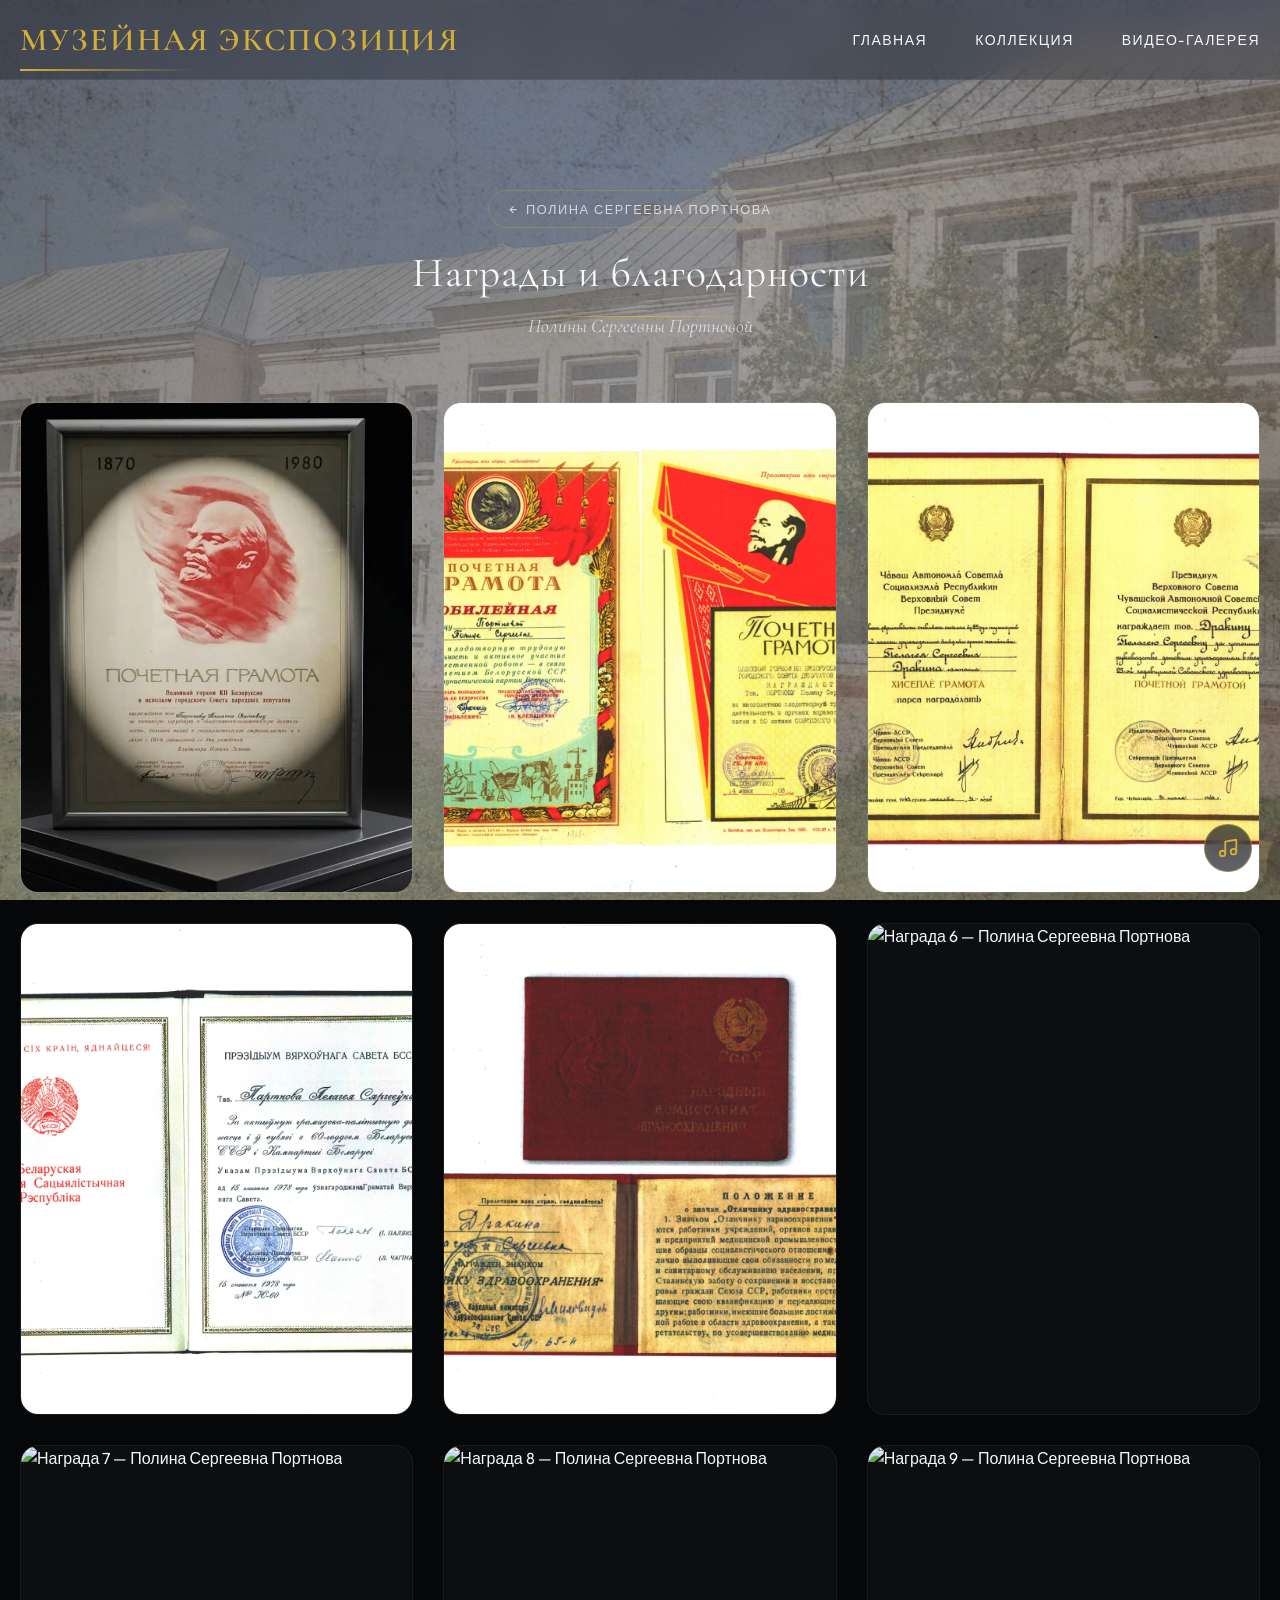
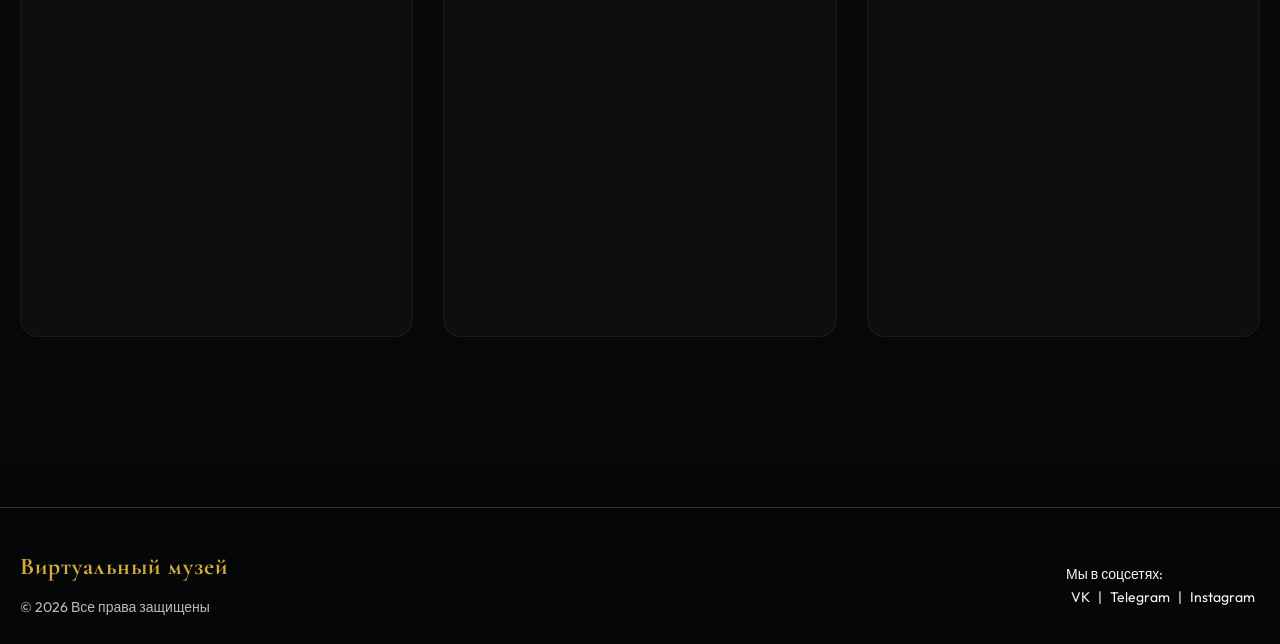
==== awards.html @ 123d1235 "Update awards.html" ====
<!doctype html>
<html lang="ru">
  <head>
    <meta charset="UTF-8" />
    <meta name="viewport" content="width=device-width, initial-scale=1.0" />
    <title>Награды и благодарности — Полина Сергеевна Портнова</title>

    <!-- SEO -->
    <meta
      name="description"
      content="Награды и благодарности Полины Сергеевны Портновой — документы и свидетельства признания подвига основательницы детского сада №24 г. Полоцка."
    />
    <meta
      name="keywords"
      content="Полина Портнова, награды, благодарности, детский сад Полоцк, Великая Отечественная война"
    />
    <meta name="robots" content="index, follow" />

    <!-- Open Graph -->
    <meta
      property="og:title"
      content="Награды и благодарности — Полина Сергеевна Портнова"
    />
    <meta
      property="og:description"
      content="Награды и благодарности Полины Сергеевны Портновой из фондов виртуального музея детского сада №24 г. Полоцка."
    />
    <meta property="og:image" content="assets/portnova.webp" />
    <meta property="og:type" content="website" />

    <!-- Performance: preconnect -->
    <link rel="preconnect" href="https://fonts.googleapis.com" />
    <link rel="preconnect" href="https://fonts.gstatic.com" crossorigin />

    <link rel="stylesheet" href="style.css" />
    <link
      href="https://fonts.googleapis.com/css2?family=Cormorant+Garamond:ital,wght@0,400;0,600;1,400&family=Outfit:wght@300;400;500&display=swap"
      rel="stylesheet"
    />
  </head>
  <body class="gallery-page">
    <a class="skip-link" href="#main-content"
      >Перейти к основному содержимому</a
    >

    <header class="header" role="banner">
      <div class="container nav">
        <div class="logo">Музейная экспозиция</div>
        <nav aria-label="Основная навигация">
          <ul class="nav-menu" id="menu" role="list">
            <li><a href="index.html">Главная</a></li>
            <li><a href="gallery.html">Коллекция</a></li>
            <li><a href="video-gallery.html">Видео-галерея</a></li>
          </ul>
        </nav>
        <button
          class="burger"
          id="burger"
          aria-label="Открыть меню навигации"
          aria-expanded="false"
          aria-controls="menu"
        >
          <span aria-hidden="true"></span>
          <span aria-hidden="true"></span>
          <span aria-hidden="true"></span>
        </button>
      </div>
    </header>

    <main id="main-content">
      <section
        class="bio-hero"
        aria-label="Награды и благодарности Полины Сергеевны Портновой"
      >
        <div class="container">
          <!-- Заголовок с кнопкой назад -->
          <div class="archive-header animate-up">
            <a
              href="portnova.html"
              class="archive-back-btn"
              aria-label="Вернуться к странице Портновой"
            >
              <span aria-hidden="true">←</span> Полина Сергеевна Портнова
            </a>
            <h1 class="bio-gallery-title" style="margin-bottom: 0">
              Награды и благодарности
            </h1>
            <p class="bio-gallery-sub">Полины Сергеевны Портновой</p>
          </div>

          <!--
            Чтобы добавить/изменить фото — отредактируйте массив ниже.
            Поля: src, alt (обязательные), caption (необязательное — подпись под фото)
          -->
          <!--
            Поля: src, alt (обязательные)
                  name — название награды
                  date — дата (необязательно)
                  note — вторая строка (необязательно)
          -->
          <script id="awards-data" type="application/json">
            [
              {
                "src": "assets/awards/award-01.webp",
                "alt": "Награда 1 — Полина Сергеевна Портнова",
                "name": "",
                "date": ""
              },
              {
                "src": "assets/awards/award-02.webp",
                "alt": "Награда 2 — Полина Сергеевна Портнова",
                "name": "",
                "date": ""
              },
              {
                "src": "assets/awards/award-03.webp",
                "alt": "Награда 3 — Полина Сергеевна Портнова",
                "name": "",
                "date": ""
              },
              {
                "src": "assets/awards/award-04.webp",
                "alt": "Награда 4 — Полина Сергеевна Портнова",
                "name": "",
                "date": ""
              },
              {
                "src": "assets/awards/award-05.webp",
                "alt": "Награда 5 — Полина Сергеевна Портнова",
                "name": "",
                "date": ""
              },
              {
                "src": "assets/awards/award-06.jpg",
                "alt": "Награда 6 — Полина Сергеевна Портнова",
                "name": "",
                "date": ""
              },
              {
                "src": "assets/awards/award-07.jpg",
                "alt": "Награда 7 — Полина Сергеевна Портнова",
                "name": "",
                "date": ""
              },
              {
                "src": "assets/awards/award-08.jpg",
                "alt": "Награда 8 — Полина Сергеевна Портнова",
                "name": "",
                "date": ""
              },
              {
                "src": "assets/awards/award-09.jpg",
                "alt": "Награда 9 — Полина Сергеевна Портнова",
                "name": "",
                "date": ""
              }
            ]
          </script>

          <div
            class="gallery-grid"
            id="awards-grid"
            role="list"
            aria-label="Награды и благодарности"
          ></div>
        </div>
      </section>
    </main>

    <footer class="footer" role="contentinfo">
      <div class="container">
        <div class="footer-content">
          <div class="footer-info">
            <h3>Виртуальный музей</h3>
            <p>© 2026 Все права защищены</p>   
          </div>
          <div class="footer-social">
            <p>Мы в соцсетях:</p>
            <a href="https://vk.ru/club183409209" aria-label="VK">VK</a> |
            <a href="https://t.me/Detskiisad24" aria-label="Telegram">Telegram</a> |
            <a href="https://www.instagram.com/sad_24_polotsk?igsh=MTd6ZWc3cmJobXB2Nw%3D%3D&utm_source=qr" aria-label="Instagram">Instagram</a>
          </div>
        </div>
      </div>
    </footer>

    <audio id="bg-music" loop>
      <source src="assets/audio/music-main.mp3" type="audio/mpeg" />
      Ваш браузер не поддерживает аудио.
    </audio>

    <button
      id="music-toggle"
      class="music-toggle"
      aria-label="Включить музыку"
      aria-pressed="false"
    >
      <svg
        xmlns="http://www.w3.org/2000/svg"
        viewBox="0 0 24 24"
        aria-hidden="true"
        focusable="false"
      >
        <path class="note-icon" d="M9 18V5l12-2v13" />
        <circle class="note-icon" cx="6" cy="18" r="3" />
        <circle class="note-icon" cx="18" cy="16" r="3" />
      </svg>
      <svg
        class="pause-icon"
        xmlns="http://www.w3.org/2000/svg"
        viewBox="0 0 24 24"
        aria-hidden="true"
        focusable="false"
      >
        <rect x="6" y="4" width="4" height="16" rx="1" />
        <rect x="14" y="4" width="4" height="16" rx="1" />
      </svg>
    </button>
    <script src="script.js"></script>
  </body>
</html>
---- style.css ----
:root {
  --bg: #060709;
  --surface-light: rgba(255, 255, 255, 0.03);
  --light: #f8f5f2;
  --text: #f5f7fa;
  --text-muted: rgba(245, 247, 250, 0.75);
  --accent: #d4af37;
  --accent-soft: rgba(212, 175, 55, 0.15);
  --accent-glow: rgba(212, 175, 55, 0.3);

  --font-serif: "Cormorant Garamond", serif;
  --font-sans: "Outfit", sans-serif;

  --radius: 24px;
  --radius-sm: 18px;
  --transition: 0.4s cubic-bezier(0.2, 0.9, 0.3, 1);
  --shadow: 0 25px 50px -12px rgba(0, 0, 0, 0.6);

  --header-height: 80px;
}

* {
  box-sizing: border-box;
  margin: 0;
  padding: 0;
}

img,
video,
iframe,
embed,
object,
svg {
  max-width: 100%; /* не даём медиа выйти за ширину контейнера */
}

html {
  height: 100%;
  overflow-x: hidden; /* блокируем горизонтальный скролл на уровне корня */
  background-color: var(--bg);
  scroll-padding-top: var(--header-height);
  scroll-behavior: smooth;
}

body {
  font-family: var(--font-sans);
  color: var(--text);
  line-height: 1.6;
  overflow-x: hidden;
  max-width: 100%; /* не даём body выйти за viewport */
  min-height: 100vh;
  position: relative;
  background:
    linear-gradient(
      135deg,
      rgba(6, 7, 9, 0.5) 0%,
      rgba(20, 25, 35, 0.4) 50%,
      rgba(6, 7, 9, 0.5) 100%
    ),
    url("assets/background.webp");
  background-size: cover;
  background-position: center;
  background-repeat: no-repeat;
  background-attachment: fixed;
}

/* iOS Safari fix: background-attachment: fixed causes white flicker / broken scroll */
@supports (-webkit-touch-callout: none) {
  body {
    background-attachment: scroll;
  }
}

.container {
  max-width: 1280px;
  margin: 0 auto;
  padding: 50px 20px;
  width: 100%;
  overflow-x: hidden;
}

/* Шапка */
.header {
  position: fixed;
  top: 0;
  width: 100%;
  z-index: 1000;
  background: rgba(10, 15, 24, 0.3);
  backdrop-filter: blur(16px);
  -webkit-backdrop-filter: blur(16px);
  border-bottom: 1px solid rgba(255, 255, 255, 0.05);
  height: var(--header-height);
  display: flex;
  align-items: center;
  overflow: visible;
}

.nav {
  display: flex;
  justify-content: space-between;
  align-items: center;
  padding: 15px 20px;
  width: 100%;
  /* .container sets overflow-x:hidden which clips the
     mobile dropdown — override it for the nav bar */
  overflow: visible !important;
  position: relative;
}

.logo {
  font-family: var(--font-serif);
  font-size: clamp(20px, 4vw, 32px);
  font-weight: 600;
  letter-spacing: 2px;
  color: var(--accent);
  text-transform: uppercase;
  position: relative;
  z-index: 1002;
}

.logo::after {
  content: "";
  position: absolute;
  bottom: -6px;
  left: 0;
  width: 40%;
  height: 2px;
  background: linear-gradient(90deg, var(--accent), transparent);
}

.nav-menu {
  display: flex;
  gap: 48px;
  list-style: none;
  z-index: 999;
}

.nav-menu a {
  text-decoration: none;
  color: var(--text);
  font-size: 14px;
  text-transform: uppercase;
  letter-spacing: 1.5px;
  transition: var(--transition);
  position: relative;
  padding-bottom: 4px;
}

.nav-menu a::before {
  content: "";
  position: absolute;
  bottom: 0;
  left: 0;
  width: 0;
  height: 1px;
  background: var(--accent);
  transition: width 0.3s ease;
}

.nav-menu a:hover {
  color: var(--accent);
}

.nav-menu a:hover::before {
  width: 100%;
}

/* Бургер-меню */
.burger {
  display: none;
  flex-direction: column;
  justify-content: center;
  align-items: center;
  gap: 5px;
  width: 40px;
  height: 40px;
  cursor: pointer;
  z-index: 1001;
  padding: 0;
  background: rgba(10, 15, 24, 0.4);
  border: 1px solid rgba(212, 175, 55, 0.3);
  border-radius: 10px;
  backdrop-filter: blur(10px);
  -webkit-backdrop-filter: blur(10px);
  transition: border-color 0.35s ease, background 0.35s ease, box-shadow 0.35s ease;
}

.burger:hover {
  border-color: rgba(212, 175, 55, 0.75);
  background: rgba(10, 15, 24, 0.7);
  box-shadow: 0 0 16px rgba(212, 175, 55, 0.1);
}

.burger span {
  display: block;
  height: 1.5px;
  background-color: rgba(245, 247, 250, 0.75);
  border-radius: 2px;
  transition: var(--transition);
}

/* Три черты разной длины — элегантный асимметричный штрих */
.burger span:nth-child(1) { width: 18px; }
.burger span:nth-child(2) { width: 12px; align-self: flex-start; margin-left: 11px; }
.burger span:nth-child(3) { width: 18px; }

.burger:hover span {
  background-color: var(--accent);
}

.burger.active {
  border-color: rgba(212, 175, 55, 0.6);
  background: rgba(10, 15, 24, 0.75);
}

.burger.active span:nth-child(1) {
  width: 18px;
  transform: translateY(6.5px) rotate(45deg);
  background-color: var(--accent);
}

.burger.active span:nth-child(2) {
  opacity: 0;
  transform: scaleX(0);
}

.burger.active span:nth-child(3) {
  width: 18px;
  transform: translateY(-6.5px) rotate(-45deg);
  background-color: var(--accent);
}

body.menu-open {
  overflow: hidden;
}

/* Hero секция (index.html) */
.hero {
  padding-top: calc(var(--header-height) + 20px);
}

.hero-text-container {
  position: relative;
  max-width: 1000px;
  margin: 0 auto 60px;
  padding: 40px 20px;
  display: flex;
  justify-content: center;
  align-items: center;
  background: rgba(6, 7, 9, 0.65);
  backdrop-filter: blur(3px);
  -webkit-backdrop-filter: blur(3px);
  border-radius: 15px;
}

.hero-text {
  position: relative;
  z-index: 2;
  text-align: center;
  max-width: 820px;
}

.hero-title {
  font-family: var(--font-serif);
  color: var(--accent);
  font-size: clamp(2.2rem, 6vw, 4rem);
  line-height: 1.1;
  margin-bottom: 24px;
  text-shadow: 0 15px 40px rgba(0, 0, 0, 0.6);
  font-weight: 500;
  letter-spacing: -0.5px;
}

.hero-subtitle {
  font-family: var(--font-serif);
  font-size: clamp(1.8rem, 3.6vw, 2.1rem);
  color: var(--text-muted);
  line-height: 1.5;
  max-width: 750px;
  margin: 0 auto;
  font-style: italic;
  border-left: 2px solid var(--accent);
  padding-left: 24px;
  text-align: left;
}

/* Секция выставок – слайдер (index.html) */
.exhibitions {
  background: rgba(0, 0, 0, 0.15);
  padding: 60px 0;
  margin: 30px 0;
}

.swipe-gallery {
  position: relative;
  max-width: 1100px;
  margin: 0 auto;
  overflow: hidden;
  border-radius: 36px;
  box-shadow: var(--shadow);
}

.swipe-track {
  display: flex;
  transition: transform 0.7s cubic-bezier(0.25, 0.46, 0.45, 0.94);
}

.swipe-slide {
  flex: 0 0 100%;
  max-width: 100%;
  position: relative;
  overflow: hidden;
}

.swipe-slide img {
  width: 100%;
  height: 550px;
  object-fit: cover;
  display: block;
  transition:
    transform 0.8s ease,
    filter 0.5s;
  filter: brightness(0.9);
  cursor: pointer;
}

.swipe-slide:hover img {
  transform: scale(1.05);
  filter: brightness(1);
}

.slide-caption {
  position: absolute;
  left: 40px;
  bottom: 40px;
  background: rgba(10, 15, 24, 0.5);
  backdrop-filter: blur(16px);
  border: 1px solid rgba(212, 175, 55, 0.3);
  border-radius: 60px;
  padding: 16px 36px;
  font-family: var(--font-serif);
  font-size: 1.8rem;
  color: white;
  box-shadow: 0 10px 30px rgba(0, 0, 0, 0.3);
  transform: translateY(0);
  transition:
    transform 0.4s ease,
    background 0.4s;
  pointer-events: none;
}

.swipe-slide:hover .slide-caption {
  background: rgba(212, 175, 55, 0.2);
  transform: translateY(-5px);
}

.swipe-btn {
  position: absolute;
  top: 50%;
  transform: translateY(-50%);
  background: rgba(6, 7, 9, 0.75);
  backdrop-filter: blur(14px);
  -webkit-backdrop-filter: blur(14px);
  color: var(--accent);
  border: 1.5px solid rgba(212, 175, 55, 0.6);
  width: 52px;
  height: 52px;
  border-radius: 50%;
  cursor: pointer;
  z-index: 10;
  transition: background 0.3s ease, border-color 0.3s ease,
              transform 0.3s cubic-bezier(0.2, 0.9, 0.3, 1),
              box-shadow 0.3s ease;
  display: flex;
  align-items: center;
  justify-content: center;
  box-shadow: 0 4px 20px rgba(0, 0, 0, 0.5);
}

.swipe-btn svg {
  width: 22px;
  height: 22px;
  stroke: var(--accent);
  filter: drop-shadow(0 0 4px rgba(212, 175, 55, 0.4));
}

.swipe-btn:hover {
  background: rgba(6, 7, 9, 0.92);
  border-color: rgba(212, 175, 55, 1);
  box-shadow: 0 0 20px rgba(212, 175, 55, 0.25), 0 4px 20px rgba(0, 0, 0, 0.6);
  transform: translateY(-50%) scale(1.08);
}

.swipe-btn:active {
  transform: translateY(-50%) scale(0.95);
}

.swipe-btn.prev {
  left: 15px;
}
.swipe-btn.next {
  right: 15px;
}

.swipe-dots {
  display: flex;
  justify-content: center;
  gap: 16px;
  margin-top: 30px;
}

.dot {
  width: 10px;
  height: 10px;
  border-radius: 50%;
  background: rgba(212, 175, 55, 0.3);
  cursor: pointer;
  transition: var(--transition);
}

.dot.active {
  background: var(--accent);
  transform: scale(1.3);
}

/* Floating 3D Carousel (index.html) */
.carousel-section {
  padding: 100px 0 100px;
  background: rgba(10, 15, 24, 0.3);
  position: relative;
  z-index: 10;
  margin-top: 20px;
}

.carousel-wrapper {
  position: relative;
  width: 100%;
  height: 480px;
  margin: 0 auto;
  pointer-events: none;
}

.carousel-3d,
.carousel-controls {
  pointer-events: auto;
}

.carousel-3d {
  position: relative;
  width: 100%;
  height: 100%;
  transform-style: preserve-3d;
  perspective: 1000px;
}

.carousel-item {
  position: absolute;
  top: 50%;
  left: 50%;
  width: 320px;
  height: 400px;
  margin-left: -160px;
  margin-top: -200px;
  max-width: 90vw;
  transform-style: preserve-3d;
  transition:
    transform 0.5s cubic-bezier(0.2, 0.9, 0.3, 1),
    opacity 0.3s ease;
  will-change: transform, opacity;
}

.carousel-card {
  width: 100%;
  height: 100%;
  border-radius: 24px;
  overflow: hidden;
  display: flex;
  flex-direction: column;
  background: linear-gradient(
    160deg,
    rgba(255, 255, 255, 0.25) 0%,
    rgba(212, 175, 55, 0.15) 40%,
    rgba(180, 140, 40, 0.1) 100%
  );
  backdrop-filter: blur(20px);
  border: 1px solid rgba(212, 175, 55, 0.4);
  box-shadow:
    0 15px 35px rgba(0, 0, 0, 0.25),
    0 0 50px rgba(212, 175, 55, 0.12),
    inset 0 1px 0 rgba(255, 255, 255, 0.3),
    inset 0 -1px 0 rgba(212, 175, 55, 0.1);
  transition: all 0.5s cubic-bezier(0.2, 0.9, 0.3, 1);
}

.carousel-item:hover .carousel-card {
  border-color: var(--accent);
  box-shadow:
    0 25px 50px rgba(0, 0, 0, 0.3),
    0 0 60px rgba(212, 175, 55, 0.25),
    inset 0 1px 0 rgba(255, 255, 255, 0.4),
    inset 0 -1px 0 rgba(212, 175, 55, 0.15);
  transform: translateY(-5px);
}

.card-image {
  width: 100%;
  height: 100%;
  border-radius: var(--radius);
  overflow: hidden;
  box-shadow: var(--shadow);
  border: 1px solid rgba(255, 255, 255, 0.1);
}

.card-image::after {
  content: "";
  position: absolute;
  bottom: 0;
  left: 0;
  right: 0;
  height: 40px;
  background: linear-gradient(to top, rgba(10, 15, 24, 0.8), transparent);
}

.card-image img {
  width: 100%;
  height: 100%;
  object-fit: cover;
  display: block;
}

.carousel-item:hover .card-image img {
  transform: scale(1.08);
}

.carousel-controls {
  position: absolute;
  bottom: -50px;
  left: 50%;
  transform: translateX(-50%);
  display: flex;
  align-items: center;
  gap: 30px;
  z-index: 1000;
}

.carousel-btn {
  width: 56px;
  height: 56px;
  border-radius: 50%;
  background: rgba(212, 175, 55, 0.15);
  border: 2px solid var(--accent);
  color: var(--accent);
  cursor: pointer;
  display: flex;
  align-items: center;
  justify-content: center;
  transition: all 0.4s cubic-bezier(0.2, 0.9, 0.3, 1);
  flex-shrink: 0;
}

.carousel-btn:hover {
  background: rgba(212, 175, 55, 0.3);
  backdrop-filter: blur(8px);
  transform: scale(1.1);
}

.carousel-btn:active {
  transform: scale(0.95);
}

.carousel-dots {
  display: flex;
  gap: 12px;
}

.carousel-dot {
  width: 10px;
  height: 10px;
  border-radius: 50%;
  background: rgba(212, 175, 55, 0.25);
  cursor: pointer;
  transition: all 0.3s ease;
  border: 1px solid transparent;
}

.carousel-dot:hover {
  background: rgba(212, 175, 55, 0.5);
  transform: scale(1.2);
}

.carousel-dot.active {
  background: var(--accent);
  transform: scale(1.3);
  border-color: rgba(255, 255, 255, 0.3);
}

/* Анимация появления */
.animate-up {
  opacity: 0;
  transform: translateY(40px);
  transition: all 0.8s cubic-bezier(0.2, 0.9, 0.3, 1);
}

.animate-up.visible {
  opacity: 1;
  transform: translateY(0);
}

/* Модальное окно для видео (index.html) */
.modal {
  display: none;
  position: fixed;
  z-index: 2000;
  left: 0;
  top: 0;
  width: 100%;
  height: 100%;
  background-color: rgba(0, 0, 0, 0.9);
}

.modal-content {
  position: relative;
  margin: auto;
  padding: 20px;
  width: 90%;
  max-width: 800px;
  top: 50%;
  transform: translateY(-50%);
}

.close {
  position: absolute;
  top: -52px;
  right: 0;
  width: 40px;
  height: 40px;
  cursor: pointer;
  display: flex;
  align-items: center;
  justify-content: center;
  background: rgba(10, 15, 24, 0.6);
  border: 1px solid rgba(212, 175, 55, 0.35);
  border-radius: 10px;
  backdrop-filter: blur(12px);
  -webkit-backdrop-filter: blur(12px);
  color: rgba(245, 247, 250, 0.65);
  font-size: 0;          /* скрываем символ × */
  transition: border-color 0.3s ease, background 0.3s ease, box-shadow 0.3s ease;
}

/* Рисуем крест через псевдоэлементы */
.close::before,
.close::after {
  content: "";
  position: absolute;
  width: 14px;
  height: 1.5px;
  background: rgba(245, 247, 250, 0.65);
  border-radius: 2px;
  transition: background 0.3s ease;
}
.close::before { transform: rotate(45deg); }
.close::after  { transform: rotate(-45deg); }

.close:hover {
  border-color: rgba(212, 175, 55, 0.75);
  background: rgba(10, 15, 24, 0.85);
  box-shadow: 0 0 16px rgba(212, 175, 55, 0.12);
}
.close:hover::before,
.close:hover::after {
  background: var(--accent);
}

#modalVideo {
  width: 100%;
  height: auto;
  border-radius: 12px;
  box-shadow: 0 20px 40px rgba(0, 0, 0, 0.5);
}

/* Указатель мыши для карусели */
.carousel-3d .card-image {
  cursor: pointer;
}

/* Контейнер галереи (gallery.html, video-gallery.html) */
.gallery-hero {
  padding-top: calc(var(--header-height) + 60px);
  padding-bottom: 100px;
}

.gallery-grid {
  display: grid;
  grid-template-columns: repeat(auto-fill, minmax(300px, 1fr));
  gap: 30px;
  margin-top: 60px;
}

/* Карточка в галерее (gallery.html) */
.gallery-item {
  opacity: 0;
  transform: translateY(30px);
  transition: var(--transition);
}

.gallery-item.visible {
  opacity: 1;
  transform: translateY(0);
}

.gallery-card {
  position: relative;
  border-radius: var(--radius-sm);
  overflow: hidden;
  aspect-ratio: 4 / 5;
  background: var(--surface-light);
  border: 1px solid rgba(255, 255, 255, 0.05);
  transition: var(--transition);
}

.gallery-card img {
  width: 100%;
  height: 100%;
  object-fit: cover;
  transition: transform 0.6s cubic-bezier(0.2, 0.9, 0.3, 1);
}

.gallery-info {
  position: absolute;
  bottom: 0;
  left: 0;
  right: 0;
  padding: 30px 20px;
  background: linear-gradient(to top, rgba(0, 0, 0, 0.9) 0%, transparent 100%);
  transform: translateY(20px);
  opacity: 0;
  transition: var(--transition);
}

.gallery-info span {
  font-family: var(--font-sans);
  font-size: 12px;
  color: var(--accent);
  text-transform: uppercase;
  letter-spacing: 2px;
}

.gallery-info h3 {
  font-family: var(--font-serif);
  font-size: 20px;
  color: var(--text);
  margin-top: 5px;
}

.gallery-card:hover {
  transform: translateY(-10px);
  border-color: var(--accent-soft);
  box-shadow: 0 20px 40px rgba(0, 0, 0, 0.4);
}

.gallery-card:hover img {
  transform: scale(1.1);
}

.gallery-card:hover .gallery-info {
  transform: translateY(0);
  opacity: 1;
}

.section-subtitle {
  font-family: var(--font-serif);
  font-size: clamp(1.6rem, 3.2vw, 1.9rem);
  color: var(--text-muted);
  line-height: 1.5;
  font-style: italic;
  padding-left: 24px;
  text-align: left;
  backdrop-filter: blur(20px);
  border-radius: 15px;
}

/* Видео-контейнер для вертикальной галереи (video-gallery.html) */
.video-container {
  position: relative;
  display: inline-block;
  cursor: pointer;
}

.video-poster {
  display: block;
  width: 100%;
  height: auto;
}

.video-player {
  display: none;
  width: 100%;
  height: auto;
}

.video-container.playing .video-poster {
  display: none;
}

.video-container.playing .video-player {
  display: block;
}

/* Вертикальная галерея видео (video-gallery.html) */
.video-gallery-vertical {
  display: flex;
  flex-direction: column;
  gap: 40px;
  margin-top: 50px;
}

.video-vertical-item {
  width: 100%;
}

.video-vertical-item .video-container {
  position: relative;
  width: 100%;
  aspect-ratio: 16 / 9;
  cursor: pointer;
  overflow: hidden;
  border-radius: var(--radius);
  box-shadow: var(--shadow);
  transition: var(--transition);
}

.video-vertical-item .video-container:hover {
  transform: scale(1.01);
  box-shadow: 0 25px 50px rgba(212, 175, 55, 0.2);
}

.video-vertical-item .video-poster,
.video-vertical-item .video-player {
  position: absolute;
  top: 0;
  left: 0;
  width: 100%;
  height: 100%;
  object-fit: cover;
}

.video-vertical-item .video-poster {
  z-index: 2;
}

.video-vertical-item .video-player {
  z-index: 1;
  display: none;
}

.video-caption {
  margin-top: 15px;
  font-family: var(--font-serif);
  font-size: 1.4rem;
  color: white;
  text-align: center;
  letter-spacing: 1px;
  border-bottom: 1px solid rgba(212, 175, 55, 0.3);
  padding-bottom: 10px;
  backdrop-filter: blur(22px);
  -webkit-backdrop-filter: blur(22px);
  border-radius: 15px;
}

/* Footer (все страницы) */
.footer {
  background: rgba(6, 7, 9, 0.6);
  backdrop-filter: blur(20px);
  -webkit-backdrop-filter: blur(20px);
  border-top: 1px solid rgba(212, 175, 55, 0.25);
  padding: 40px 0 20px;
  margin-top: 60px;
  box-shadow: 0 -10px 30px rgba(0, 0, 0, 0.2);
}

.footer .container {
  padding-top: 0;
  padding-bottom: 0;
}

.footer-content {
  display: flex;
  flex-wrap: wrap;
  justify-content: space-between;
  align-items: center;
  gap: 30px;
}

.footer-info h3 {
  font-family: var(--font-serif);
  font-size: 24px;
  color: var(--accent);
  margin-bottom: 10px;
  letter-spacing: 1px;
}

.footer-info p {
  font-family: var(--font-sans);
  font-size: 14px;
  color: var(--text-muted);
  margin-bottom: 5px;
}

.footer-social {
  font-family: var(--font-sans);
  font-size: 14px;
  color: var(--text);
}

.footer-social a {
  color: var(--text);
  text-decoration: none;
  transition: color 0.3s ease;
  margin: 0 5px;
}

.footer-social a:hover {
  color: var(--accent);
}

/* ── Кнопка воспроизведения поверх постера ────────────────────── */
.video-container::after {
  content: "▶";
  position: absolute;
  top: 50%;
  left: 50%;
  transform: translate(-50%, -50%);
  font-size: 3rem;
  color: rgba(255, 255, 255, 0.85);
  text-shadow: 0 2px 12px rgba(0, 0, 0, 0.6);
  z-index: 3;
  pointer-events: none;
  transition: opacity 0.3s ease;
}

.video-container.playing::after {
  opacity: 0;
}

/* ── Safe-area для устройств с вырезами (notch) ───────────────── */
@supports (padding: max(0px)) {
  .header {
    padding-left: max(0px, env(safe-area-inset-left));
    padding-right: max(0px, env(safe-area-inset-right));
  }
  .footer {
    padding-bottom: max(20px, env(safe-area-inset-bottom));
  }
}

/* ── Секция «Играй и познавай» (index.html) ───────────────────── */
.visitors {
  padding: 40px;
}

.section-title {
  font-family: var(--font-serif);
  font-size: clamp(2.4rem, 5vw, 3.6rem);
  font-weight: 400;
  margin-bottom: 60px;
  text-align: center;
  letter-spacing: 1px;
  color: var(--text);
  position: relative;
  display: block;
  width: 100%;
}
.section-title::after {
  content: "";
  position: absolute;
  bottom: -10px;
  left: 25%;
  width: 50%;
  height: 1px;
  background: linear-gradient(90deg, transparent, var(--accent), transparent);
}

.visitors-grid {
  display: grid;
  grid-template-columns: repeat(3, 1fr);
  gap: 32px;
  max-width: 1060px;
  margin: 0 auto;
}

.visitor-card {
  position: relative;
  cursor: default;
  transition: transform 0.5s cubic-bezier(0.2, 0.9, 0.3, 1);
}
.visitor-card:hover {
  transform: scale(1.05);
}

/* Арка — скрыта */
.window-arch {
  display: none;
}

/* Стеклянное тело */
.window-glass {
  position: relative;
  z-index: 1;
  background: linear-gradient(
    175deg,
    rgba(255, 255, 255, 0.11) 0%,
    rgba(212, 175, 55, 0.08) 40%,
    rgba(10, 15, 24, 0.28) 100%
  );
  backdrop-filter: blur(22px);
  -webkit-backdrop-filter: blur(22px);
  border: 1px solid rgba(212, 175, 55, 0.38);
  border-radius: 16px;
  overflow: hidden;
  box-shadow: 0 20px 50px rgba(0, 0, 0, 0.45);
  transition: border-color 0.3s ease, box-shadow 0.5s ease;
}
.visitor-card:hover .window-glass {
  border-color: rgba(212, 175, 55, 0.7);
  box-shadow: 0 28px 60px rgba(0, 0, 0, 0.55), 0 0 30px rgba(212, 175, 55, 0.1);
}

/* Декоративные уголки рамки */
.window-frame-corner {
  position: absolute;
  width: 16px;
  height: 16px;
  border-color: rgba(212, 175, 55, 0.5);
  border-style: solid;
  z-index: 3;
}
.window-frame-corner.tl {
  top: 0;
  left: 0;
  border-width: 2px 0 0 2px;
}
.window-frame-corner.tr {
  top: 0;
  right: 0;
  border-width: 2px 2px 0 0;
}

/* Блеск — скрыт */
.window-shine {
  display: none;
}

/* Подоконник */
.window-sill {
  height: 10px;
  margin: 0 20px;
  background: linear-gradient(
    90deg,
    transparent,
    rgba(212, 175, 55, 0.35) 30%,
    rgba(212, 175, 55, 0.52) 50%,
    rgba(212, 175, 55, 0.35) 70%,
    transparent
  );
  border-radius: 0 0 6px 6px;
  position: relative;
  z-index: 2;
}

/* ── Цветная картинка поверх ч/б (video-gallery.html) ─────────── */
.video-vertical-item .color-reveal {
  position: absolute;
  top: 0;
  left: 0;
  width: 100%;
  height: 100%;
  object-fit: cover;
  z-index: 3;
  opacity: 0;
  transition: opacity 0.8s ease;
}

/* Видео-режим: постер скрывается */
.video-vertical-item .video-container.playing .video-poster {
  display: none;
}

/* Режим color-reveal: постер остаётся как ч/б фон */
.video-vertical-item .video-container.has-color-reveal.playing .video-poster {
  display: block;
}

.video-vertical-item .video-container.playing .color-reveal {
  opacity: 1;
}

/* ── Кнопка «О музее» ─────────────────────────────────────────── */
.hero-btn-wrap {
  margin-top: 36px;
  display: flex;
  justify-content: center;
}

.btn-museum {
  font-family: var(--font-serif);
  font-size: 1.1rem;
  letter-spacing: 2px;
  text-transform: uppercase;
  color: var(--accent);
  background: rgba(212, 175, 55, 0.1);
  border: 2px solid var(--accent);
  border-radius: 4px;
  padding: 14px 48px;
  cursor: pointer;
  transition: all 0.4s cubic-bezier(0.2, 0.9, 0.3, 1);
}

.btn-museum:hover {
  background: rgba(212, 175, 55, 0.3);
  backdrop-filter: blur(10px);
  -webkit-backdrop-filter: blur(10px);
  transform: scale(1.05);
}

.btn-museum:active {
  transform: scale(0.97);
}

/* ── Модальное окно «О музее» ─────────────────────────────────── */
.about-modal {
  display: flex;
  align-items: center;
  justify-content: center;
  position: fixed;
  inset: 0;
  z-index: 2000;
  background: rgba(0, 0, 0, 0.75);
  backdrop-filter: blur(14px);
  -webkit-backdrop-filter: blur(14px);
  opacity: 0;
  pointer-events: none;
  transition: opacity 0.35s ease;
}

.about-modal.active {
  opacity: 1;
  pointer-events: all;
}

.about-modal-content {
  position: relative;
  width: 90%;
  max-width: 680px;
  max-height: 85vh;
  overflow-y: auto;
  background:
    linear-gradient(
      135deg,
      rgba(6, 7, 9, 0.72) 0%,
      rgba(20, 25, 35, 0.65) 50%,
      rgba(6, 7, 9, 0.72) 100%
    ),
    url("assets/background.webp");
  background-size: cover;
  background-position: center;
  backdrop-filter: blur(18px);
  -webkit-backdrop-filter: blur(18px);
  border: 1px solid rgba(212, 175, 55, 0.35);
  border-radius: var(--radius);
  padding: 52px 48px 44px;
  box-shadow: 0 30px 60px rgba(0, 0, 0, 0.6);
  transform: translateY(24px);
  transition: transform 0.35s cubic-bezier(0.2, 0.9, 0.3, 1);
}

.about-modal.active .about-modal-content {
  transform: translateY(0);
}

.about-modal-content::before,
.about-modal-content::after {
  content: "";
  position: absolute;
  width: 22px;
  height: 22px;
  border-color: var(--accent);
  border-style: solid;
  pointer-events: none;
}
.about-modal-content::before {
  top: 16px;
  left: 16px;
  border-width: 2px 0 0 2px;
}
.about-modal-content::after {
  bottom: 16px;
  right: 16px;
  border-width: 0 2px 2px 0;
}

.about-modal-close {
  position: absolute;
  top: 16px;
  right: 20px;
  width: 36px;
  height: 36px;
  cursor: pointer;
  display: flex;
  align-items: center;
  justify-content: center;
  background: rgba(10, 15, 24, 0.5);
  border: 1px solid rgba(212, 175, 55, 0.25);
  border-radius: 8px;
  backdrop-filter: blur(8px);
  -webkit-backdrop-filter: blur(8px);
  font-size: 0;
  transition: border-color 0.3s ease, background 0.3s ease, box-shadow 0.3s ease;
}

.about-modal-close::before,
.about-modal-close::after {
  content: "";
  position: absolute;
  width: 13px;
  height: 1.5px;
  background: rgba(245, 247, 250, 0.55);
  border-radius: 2px;
  transition: background 0.3s ease;
}
.about-modal-close::before { transform: rotate(45deg); }
.about-modal-close::after  { transform: rotate(-45deg); }

.about-modal-close:hover {
  border-color: rgba(212, 175, 55, 0.7);
  background: rgba(10, 15, 24, 0.8);
  box-shadow: 0 0 14px rgba(212, 175, 55, 0.1);
}
.about-modal-close:hover::before,
.about-modal-close:hover::after {
  background: var(--accent);
}

.about-modal-title {
  font-family: var(--font-serif);
  font-size: clamp(1.8rem, 3.5vw, 2.6rem);
  font-weight: 400;
  color: var(--accent);
  letter-spacing: 1.5px;
  margin-bottom: 28px;
  padding-bottom: 16px;
  border-bottom: 1px solid rgba(212, 175, 55, 0.2);
}

.about-modal-body p {
  font-family: var(--font-sans);
  font-size: 1rem;
  color: var(--text-muted);
  line-height: 1.85;
  font-weight: 300;
  margin-bottom: 18px;
}

.about-modal-body p:last-child {
  margin-bottom: 0;
}

.about-modal-quote {
  font-family: var(--font-serif) !important;
  font-style: italic;
  font-size: 1.15rem !important;
  color: var(--text) !important;
  border-left: 2px solid var(--accent);
  padding-left: 20px;
  margin-top: 24px !important;
}


/* ── Три зала в модальном окне ─────────────────────── */
.modal-halls {
  display: flex;
  gap: 14px;
  margin-top: 28px;
  flex-wrap: wrap;
}

.modal-hall-card {
  position: relative;
  flex: 1;
  min-width: 140px;
  display: flex;
  flex-direction: column;
  align-items: center;
  gap: 8px;
  text-decoration: none;
  padding: 24px 16px 20px;
  background: linear-gradient(
    175deg,
    rgba(255, 255, 255, 0.07) 0%,
    rgba(212, 175, 55, 0.05) 40%,
    rgba(10, 15, 24, 0.22) 100%
  );
  border: 1px solid rgba(212, 175, 55, 0.3);
  border-radius: 16px;
  backdrop-filter: blur(12px);
  -webkit-backdrop-filter: blur(12px);
  overflow: hidden;
  transition:
    border-color 0.35s ease,
    background 0.35s ease,
    transform 0.35s ease,
    box-shadow 0.35s ease;
}

.modal-hall-card::before {
  content: "";
  position: absolute;
  inset: 0;
  background: linear-gradient(135deg, rgba(212, 175, 55, 0.08) 0%, transparent 60%);
  opacity: 0;
  transition: opacity 0.35s ease;
}

.modal-hall-card:hover {
  border-color: rgba(212, 175, 55, 0.75);
  transform: translateY(-4px);
  box-shadow: 0 16px 40px rgba(0, 0, 0, 0.45),
    0 0 20px rgba(212, 175, 55, 0.1);
}

.modal-hall-card:hover::before {
  opacity: 1;
}

/* Декоративные уголки */
.modal-hall-card__corner {
  position: absolute;
  width: 12px;
  height: 12px;
  border-color: rgba(212, 175, 55, 0.55);
  border-style: solid;
}
.modal-hall-card__corner.tl {
  top: 8px;
  left: 8px;
  border-width: 1.5px 0 0 1.5px;
}
.modal-hall-card__corner.tr {
  top: 8px;
  right: 8px;
  border-width: 1.5px 1.5px 0 0;
}

.modal-hall-card:hover .modal-hall-card__corner {
  border-color: rgba(212, 175, 55, 0.9);
}

/* Римская цифра */
.modal-hall-card__num {
  font-family: var(--font-serif);
  font-size: 1.6rem;
  font-weight: 400;
  color: var(--accent);
  letter-spacing: 2px;
  line-height: 1;
  opacity: 0.85;
  transition: opacity 0.3s;
}

.modal-hall-card:hover .modal-hall-card__num {
  opacity: 1;
}

/* Название зала */
.modal-hall-card__title {
  font-family: var(--font-serif);
  font-size: clamp(0.9rem, 1.5vw, 1.05rem);
  color: var(--text);
  text-align: center;
  line-height: 1.3;
  font-weight: 400;
  letter-spacing: 0.3px;
  transition: color 0.3s;
}

.modal-hall-card:hover .modal-hall-card__title {
  color: var(--accent);
}

/* Подпись */
.modal-hall-card__sub {
  font-family: var(--font-sans);
  font-size: 0.7rem;
  color: var(--text-muted);
  text-transform: uppercase;
  letter-spacing: 1px;
  text-align: center;
  line-height: 1.4;
  opacity: 0.75;
}

@media (max-width: 560px) {
  .modal-halls {
    flex-direction: column;
    gap: 12px;
  }
  .modal-hall-card {
    min-width: unset;
    flex-direction: row;
    text-align: left;
    align-items: center;
    gap: 14px;
    padding: 18px 16px;
  }
  .modal-hall-card__num {
    font-size: 1.4rem;
    min-width: 24px;
  }
  .modal-hall-card__title,
  .modal-hall-card__sub {
    text-align: left;
  }
}

/* =================================================================
   АДАПТИВНАЯ ВЁРСТКА — единый организованный блок
   ================================================================= */

/* ── Планшеты широкие (≤ 1200px) ─────────────────────────────── */
@media (max-width: 1200px) {
  .nav-menu {
    gap: 32px;
  }
}

/* ── Планшеты (≤ 992px) ─────────────────────────────────────── */
@media (max-width: 992px) {
  .nav-menu {
    gap: 24px;
  }
}

/* ── Планшеты средние — окна в три колонки (≤ 900px) ─────────── */
@media (max-width: 900px) {
  .visitors-grid {
    grid-template-columns: repeat(3, 1fr);
    gap: 20px;
  }
}

/* ── Планшеты / крупные телефоны (≤ 768px) ───────────────────── */
@media (max-width: 768px) {
  /* Фон: fixed ломает мобильные браузеры */
  body {
    background-attachment: scroll;
  }

  /* Навигация */
  .burger {
    display: flex;
  }
  .logo {
    font-size: 18px;
    letter-spacing: 0.5px;
  }

  .nav-menu {
    position: fixed;
    top: var(--header-height);
    left: -100vw;
    width: 100%; /* 100vw включает скроллбар и вызывает горизонтальный overflow */
    flex-direction: column;
    background: rgba(10, 15, 24, 0.98);
    backdrop-filter: blur(20px);
    -webkit-backdrop-filter: blur(20px);
    padding: 20px 0;
    gap: 16px;
    align-items: center;
    transition: left 0.4s cubic-bezier(0.2, 0.9, 0.3, 1);
    z-index: 1001;
  }
  .nav-menu.active {
    left: 0;
  }
  .nav-menu a {
    font-size: 16px;
    padding: 8px 20px;
    width: 100%;
    text-align: center;
  }
  .nav-menu.active::before {
    content: "";
    position: fixed;
    top: var(--header-height);
    left: 0;
    width: 100%;
    height: 100vh;
    background: rgba(0, 0, 0, 0.5);
    backdrop-filter: blur(4px);
    z-index: -1;
  }

  /* Заголовки секций */
  .section-title {
    margin-bottom: 36px;
    font-size: 2.6rem;
  }

  /* Hero */
  .hero-text-container {
    padding: 24px 0;
    margin-bottom: 36px;
  }

  /* Карусель */
  .carousel-section {
    padding: 60px 0 120px;
  }
  .carousel-wrapper {
    height: 380px;
  }
  .carousel-item {
    width: 220px;
    height: 300px;
    margin-left: -110px;
    margin-top: -150px;
  }
  .carousel-controls {
    bottom: -55px;
    gap: 20px;
  }
  .carousel-btn {
    width: 44px;
    height: 44px;
  }

  /* Слайдер */
  .swipe-gallery {
    border-radius: 24px;
    padding: 0;
  }
  .swipe-slide img {
    height: 400px;
  }
  .slide-caption {
    left: 20px;
    bottom: 20px;
    padding: 10px 24px;
    font-size: 1.3rem;
  }
  .swipe-btn {
    width: 44px;
    height: 44px;
  }
  .swipe-btn svg {
    width: 20px;
    height: 20px;
  }
  .swipe-btn.prev {
    left: 10px;
  }
  .swipe-btn.next {
    right: 10px;
  }

  /* Галерея экспонатов */
  .gallery-grid {
    grid-template-columns: repeat(auto-fill, minmax(250px, 1fr));
    gap: 15px;
  }
  .gallery-info {
    transform: translateY(0);
    opacity: 1;
  }
  .gallery-card:hover {
    transform: none;
  }

  /* Видео-галерея */
  .video-gallery-vertical {
    gap: 30px;
    margin-top: 30px;
  }
  .video-vertical-item {
    width: 100%;
  } /* сбрасываем 80% — на планшете/телефоне на всю ширину */
  .video-caption {
    font-size: 1.2rem;
    margin-top: 10px;
  }

  /* Секция «окна» */
  .visitors {
    padding: 60px 20px 80px;
  }

  /* Биография */
  .bio-portrait-frame {
    width: 160px;
    height: 210px;
  }
  .bio-photo-grid {
    grid-template-columns: 1fr 1fr;
    gap: 14px;
  }

  /* Подвал */
  .footer-content {
    flex-direction: column;
    text-align: center;
  }
  .footer-info h3 {
    font-size: 22px;
  }
}

/* ── Средние телефоны / маленькие планшеты (≤ 640px) ─────────── */
@media (max-width: 640px) {
  /* Сетка «окон» — одна колонка */
  .visitors-grid {
    grid-template-columns: 1fr;
    max-width: 420px;
    gap: 32px;
  }
  .visitors {
    padding: 50px 16px 70px;
  }

  /* Галерея экспонатов — одна колонка */
  .gallery-grid {
    grid-template-columns: 1fr;
    gap: 16px;
  }
  .gallery-info {
    transform: translateY(0);
    opacity: 1;
    padding: 16px 14px;
  }
  .gallery-info span {
    font-size: 10px;
  }
  .gallery-info h3 {
    font-size: 15px;
  }

  /* Карусель */
  .carousel-wrapper {
    height: 330px;
  }
  .carousel-item {
    width: 195px;
    height: 265px;
    margin-left: -98px;
    margin-top: -133px;
  }

  /* Слайдер */
  .swipe-slide img {
    height: 310px;
  }
  .slide-caption {
    left: 12px;
    right: 12px;
    bottom: 12px;
    font-size: 1rem;
    padding: 7px 15px;
  }

  /* Видео */
  .video-vertical-item {
    width: 100%;
  }

  /* Подвал */
  .footer-info h3 {
    font-size: 20px;
  }
  .footer-info p,
  .footer-social {
    font-size: 12px;
  }

  /* Биография */
  .bio-photo-grid {
    grid-template-columns: 1fr 1fr;
    gap: 12px;
  }
  .bio-poem {
    padding: 30px 22px;
  }
}

/* ── Смартфоны (≤ 480px) ─────────────────────────────────────── */
@media (max-width: 480px) {
  /* Контейнер */
  .container {
    padding: 30px 15px;
  }

  /* Навигация */
  .logo {
    font-size: 16px;
    letter-spacing: 0.2px;
  }

  /* Заголовки и подзаголовки */
  .section-title {
    margin-bottom: 24px;
    font-size: 2rem;
  }
  .section-subtitle {
    font-size: 1.2rem;
    padding-left: 15px;
  }

  /* Hero */
  .hero-text-container {
    padding: 16px 0;
    margin-bottom: 24px;
  }
  .hero-title {
    font-size: 1.8rem;
  }
  .hero-subtitle {
    font-size: 1.2rem;
    padding-left: 15px;
    border-left-width: 2px;
    text-align: left;
  }
  .hero-btn-wrap {
    margin-top: 24px;
  }
  .btn-museum {
    padding: 12px 32px;
    font-size: 1rem;
  }

  /* Карусель */
  .carousel-section {
    padding: 30px 0 100px;
  }
  .carousel-wrapper {
    height: 320px;
  }
  .carousel-item {
    width: 180px;
    height: 250px;
    margin-left: -90px;
    margin-top: -125px;
  }
  .carousel-controls {
    bottom: -45px;
    gap: 12px;
  }
  .carousel-btn {
    width: 38px;
    height: 38px;
  }
  .carousel-btn svg {
    width: 18px;
    height: 18px;
  }

  /* Слайдер */
  .swipe-slide img {
    height: 280px;
  }
  .slide-caption {
    left: 10px;
    right: 10px;
    bottom: 10px;
    font-size: 0.95rem;
    padding: 6px 14px;
    white-space: nowrap;
    overflow: hidden;
    text-overflow: ellipsis;
    border-radius: 30px;
  }
  .swipe-btn {
    width: 38px;
    height: 38px;
  }
  .swipe-btn svg {
    width: 16px;
    height: 16px;
  }
  .swipe-btn.prev {
    left: 5px;
  }
  .swipe-btn.next {
    right: 5px;
  }
  .swipe-dots {
    gap: 12px;
    margin-top: 20px;
  }

  /* Галерея экспонатов */
  .gallery-grid {
    grid-template-columns: 1fr;
    gap: 20px;
  }
  .gallery-card {
    aspect-ratio: 4 / 3;
  }
  .gallery-info {
    transform: translateY(0);
    opacity: 1;
    padding: 16px 14px;
  }
  .gallery-info span {
    font-size: 10px;
  }
  .gallery-info h3 {
    font-size: 15px;
  }

  /* Видео-галерея */
  .video-gallery-vertical {
    gap: 25px;
  }
  .video-caption {
    font-size: 1rem;
  }

  /* Модальное видео */
  .modal-content {
    width: 95%;
    padding: 10px;
  }
  .close {
    top: -50px;
    width: 36px;
    height: 36px;
  }

  /* Подвал */
  .footer {
    padding: 30px 0 15px;
    margin-top: 40px;
  }
  .footer-info h3 {
    font-size: 20px;
  }
  .footer-info p {
    font-size: 12px;
  }
  .footer-social {
    font-size: 12px;
  }

  /* Биография */
  .bio-hero {
    padding-top: calc(var(--header-height) + 30px);
    padding-bottom: 40px;
  }
  .bio-dates {
    font-size: 1.3rem;
    letter-spacing: 2px;
  }
  .bio-photo-grid {
    grid-template-columns: 1fr;
    gap: 16px;
  }
  .bio-poem {
    padding: 28px 20px;
  }
  .bio-poem-stanza p {
    font-size: 1.05rem;
  }
  .bio-dedication {
    font-size: 0.8rem;
    letter-spacing: 1px;
    white-space: normal;
    text-align: center;
    flex-direction: column;
    gap: 10px;
  }
  .bio-dedication-line {
    width: 60px;
    flex: none;
  }

  /* Модальное окно «О музее» */
  .about-modal-content {
    padding: 40px 20px 28px;
  }
  .about-modal-title {
    font-size: 1.6rem;
    margin-bottom: 20px;
  }
  .about-modal-body p {
    font-size: 0.95rem;
  }

  /* Секция «окна» — одна колонка */
  .visitors-grid {
    grid-template-columns: 1fr;
    max-width: 400px;
    gap: 40px;
  }

  /* Биография — сетка в одну колонку */
  .bio-hero {
    padding-top: calc(var(--header-height) + 30px);
    padding-bottom: 40px;
  }
  .bio-photo-grid {
    grid-template-columns: 1fr;
    gap: 16px;
  }
  .bio-poem {
    padding: 28px 20px;
  }
  .bio-poem-stanza p {
    font-size: 1.05rem;
  }
  .bio-dedication {
    font-size: 0.8rem;
    letter-spacing: 1px;
    white-space: normal;
    text-align: center;
    flex-direction: column;
    gap: 10px;
  }
  .bio-dedication-line {
    width: 60px;
    flex: none;
  }
}

/* ── Страница биографии ─────────────────────────────── */

.bio-hero {
  padding-top: calc(var(--header-height) + 60px);
  padding-bottom: 60px;
}

/* Шапка-портрет */
.bio-portrait {
  display: flex;
  flex-direction: column;
  align-items: center;
  text-align: center;
  margin-bottom: 70px;
}

.bio-portrait-frame {
  position: relative;
  width: 220px;
  height: 280px;
  margin-bottom: 36px;
  flex-shrink: 0;
}

.bio-portrait-frame img {
  width: 100%;
  height: 100%;
  object-fit: cover;
  border-radius: 4px;
  display: block;
  filter: sepia(0.25) brightness(0.92);
}

/* Декоративная рамка вокруг портрета */
.bio-portrait-frame::before,
.bio-portrait-frame::after {
  content: "";
  position: absolute;
  border: 1px solid rgba(212, 175, 55, 0.5);
  border-radius: 4px;
  pointer-events: none;
}
.bio-portrait-frame::before {
  inset: -8px;
}
.bio-portrait-frame::after {
  inset: -16px;
  border-color: rgba(212, 175, 55, 0.2);
}

/* Угловые золотые уголки */
.bio-portrait-corners span {
  position: absolute;
  width: 18px;
  height: 18px;
  border-color: var(--accent);
  border-style: solid;
}
.bio-portrait-corners span:nth-child(1) {
  top: -20px;
  left: -20px;
  border-width: 2px 0 0 2px;
}
.bio-portrait-corners span:nth-child(2) {
  top: -20px;
  right: -20px;
  border-width: 2px 2px 0 0;
}
.bio-portrait-corners span:nth-child(3) {
  bottom: -20px;
  left: -20px;
  border-width: 0 0 2px 2px;
}
.bio-portrait-corners span:nth-child(4) {
  bottom: -20px;
  right: -20px;
  border-width: 0 2px 2px 0;
}

.bio-name {
  font-family: var(--font-serif);
  font-size: clamp(2.4rem, 5vw, 3.8rem);
  font-weight: 400;
  color: var(--accent);
  letter-spacing: 2px;
  line-height: 1.15;
  margin-bottom: 10px;
}

.bio-dates {
  font-family: var(--font-serif);
  font-size: 1.7rem;
  color: var(--text-muted);
  letter-spacing: 4px;
  text-transform: uppercase;
  margin-bottom: 24px;
  backdrop-filter: blur(8px);
  border-radius: 10px;
}

/* ── Фото-сетка (галерея жизни) ──────────────────── */
.bio-gallery-title {
  text-align: center;
  font-family: var(--font-serif);
  font-size: clamp(1.8rem, 3.5vw, 2.6rem);
  font-weight: 400;
  color: var(--text);
  letter-spacing: 1px;
  margin-bottom: 40px;
  position: relative;
}
.bio-gallery-title::after {
  content: "";
  position: absolute;
  bottom: -10px;
  left: 25%;
  width: 50%;
  height: 1px;
  background: linear-gradient(90deg, transparent, var(--accent), transparent);
}

.bio-photo-grid {
  display: grid;
  grid-template-columns: repeat(auto-fill, minmax(280px, 1fr));
  gap: 24px;
  margin-bottom: 80px;
}

.bio-photo-item {
  opacity: 0;
  transform: translateY(30px);
  transition:
    opacity 0.7s ease,
    transform 0.7s ease;
}

.bio-photo-item.visible {
  opacity: 1;
  transform: translateY(0);
}

.bio-photo-card {
  position: relative;
  border-radius: var(--radius-sm);
  overflow: hidden;
  aspect-ratio: 3 / 4;
  background: var(--surface-light);
  border: 1px solid rgba(255, 255, 255, 0.05);
  cursor: pointer;
  transition:
    border-color 0.3s ease,
    box-shadow 0.3s ease;
}

.bio-photo-card:hover {
  border-color: rgba(212, 175, 55, 0.4);
  box-shadow: 0 16px 40px rgba(0, 0, 0, 0.4);
}

.bio-photo-card img {
  width: 100%;
  height: 100%;
  object-fit: cover;
  filter: sepia(0.2) brightness(0.88);
  transition:
    filter 0.5s ease,
    transform 0.6s ease;
  display: block;
}

.bio-photo-card:hover img {
  filter: sepia(0) brightness(1);
  transform: scale(1.06);
}

.bio-photo-info {
  position: absolute;
  bottom: 0;
  left: 0;
  right: 0;
  padding: 24px 18px 18px;
  background: linear-gradient(to top, rgba(0, 0, 0, 0.88) 0%, transparent 100%);
  transform: translateY(8px);
  opacity: 0;
  transition:
    opacity 0.3s ease,
    transform 0.3s ease;
}

.bio-photo-card:hover .bio-photo-info {
  opacity: 1;
  transform: translateY(0);
}

/* На мобильных — всегда видимо */
@media (hover: none) {
  .bio-photo-info {
    opacity: 1;
    transform: translateY(0);
  }
}

.bio-photo-info span {
  font-family: var(--font-sans);
  font-size: 11px;
  color: var(--accent);
  text-transform: uppercase;
  letter-spacing: 2px;
  display: block;
  margin-bottom: 4px;
}

.bio-photo-info p {
  font-family: var(--font-serif);
  font-size: 1.1rem;
  color: var(--text);
  line-height: 1.3;
  margin: 0;
}

/* ── Адаптив (см. главный блок медиазапросов ниже) ─── */
/* ── Стихотворение ────────────────────────────────────── */
.bio-poem {
  position: relative;
  max-width: 520px;
  margin: 28px auto 0;
  padding: 40px 48px;
  text-align: center;

  /* Тонкая рамка с золотыми углами */
  border: 1px solid rgba(212, 175, 55, 0.2);
  border-radius: 2px;

  /* Стеклянный фон под стихом */
  background: rgba(10, 15, 24, 0.35);
  backdrop-filter: blur(12px);
  -webkit-backdrop-filter: blur(12px);
}

/* Угловые акценты */
.bio-poem::before,
.bio-poem::after {
  content: "";
  position: absolute;
  width: 20px;
  height: 20px;
  border-color: var(--accent);
  border-style: solid;
}
.bio-poem::before {
  top: -1px;
  left: -1px;
  border-width: 2px 0 0 2px;
}
.bio-poem::after {
  bottom: -1px;
  right: -1px;
  border-width: 0 2px 2px 0;
}

/* Орнамент ✦ */
.bio-poem-ornament {
  font-size: 0.85rem;
  color: var(--accent);
  letter-spacing: 6px;
  opacity: 0.7;
  margin: 0 0 20px;
  user-select: none;
}
.bio-poem-ornament:last-child {
  margin: 20px 0 0;
}

/* Строфа */
.bio-poem-stanza {
  margin-bottom: 22px;
}
.bio-poem-stanza:last-of-type {
  margin-bottom: 0;
}

/* Строки */
.bio-poem-stanza p {
  font-family: var(--font-serif);
  font-size: clamp(1.1rem, 2.2vw, 1.35rem);
  font-style: italic;
  color: var(--text-muted);
  line-height: 1.85;
  margin: 0;
  font-weight: 400;
  letter-spacing: 0.2px;
}

/* Последняя строка — акцент */
.bio-poem-last {
  color: var(--accent) !important;
  font-style: normal !important;
  font-weight: 600 !important;
  letter-spacing: 0.5px !important;
  margin-top: 4px !important;
}

/* ── Посвящение ───────────────────────────────────────── */
.bio-dedication {
  display: flex;
  align-items: center;
  gap: 18px;
  max-width: 540px;
  margin: 0 auto 28px;
  font-family: var(--font-serif);
  font-size: clamp(0.95rem, 1.8vw, 1.15rem);
  font-style: italic;
  color: rgba(212, 175, 55, 0.55);
  letter-spacing: 1.5px;
  text-transform: uppercase;
  white-space: nowrap;
}

.bio-dedication-line {
  flex: 1;
  height: 1px;
  background: linear-gradient(
    90deg,
    transparent,
    rgba(212, 175, 55, 0.35),
    transparent
  );
}

/* ── Посвящение внутри блока стихотворения ─────────── */
.bio-poem .bio-dedication {
  flex-direction: column;
  gap: 10px;
  white-space: normal;
  text-align: center;
  margin-bottom: 20px;
  font-size: clamp(0.8rem, 1.6vw, 1rem);
}

.bio-poem .bio-dedication-line {
  width: 80px;
  flex: none;
}
/* =====================================================
   УЛУЧШЕНИЯ (museum-report.md)
   ===================================================== */

/* --- Skip link (доступность) --- */
.skip-link {
  position: absolute;
  top: -100px;
  left: 1rem;
  z-index: 9999;
  padding: 0.6rem 1.2rem;
  background: var(--accent);
  color: #000;
  font-family: var(--font-sans);
  font-weight: 500;
  border-radius: var(--radius-sm);
  text-decoration: none;
  transition: top 0.2s;
}
.skip-link:focus {
  top: 1rem;
}

/* --- :focus-visible (клавиатурный фокус) --- */
*:focus {
  outline: none;
}
*:focus-visible {
  outline: 2px solid var(--accent);
  outline-offset: 3px;
  border-radius: 4px;
}

/* --- Форма обратной связи --- */
.contact-section {
  padding: 0;
}

.contact-grid {
  display: grid;
  grid-template-columns: 1fr 1.6fr;
  gap: 3rem;
  align-items: start;
}

@media (max-width: 768px) {
  .contact-grid {
    grid-template-columns: 1fr;
    gap: 2rem;
  }
}

.contact-info h3 {
  font-family: var(--font-serif);
  font-size: clamp(1.4rem, 2.5vw, 1.8rem);
  color: var(--accent);
  margin-bottom: 1rem;
}

.contact-info p {
  color: var(--text-muted);
  margin-bottom: 0.6rem;
  line-height: 1.7;
}

.contact-info a {
  color: var(--accent);
  text-decoration: none;
  transition: opacity 0.2s;
}
.contact-info a:hover {
  opacity: 0.75;
}

.contact-social {
  margin-top: 1.2rem;
}
.contact-social a {
  color: var(--accent);
  text-decoration: none;
  font-weight: 500;
  transition: opacity 0.2s;
}
.contact-social a:hover { opacity: 0.75; }

/* Форма */
.contact-form {
  display: flex;
  flex-direction: column;
  gap: 1.2rem;
  background: var(--surface-light);
  border: 1px solid rgba(212, 175, 55, 0.15);
  border-radius: var(--radius);
  padding: 2rem;
  backdrop-filter: blur(8px);
  -webkit-backdrop-filter: blur(8px);
}

.form-group {
  display: flex;
  flex-direction: column;
  gap: 0.4rem;
}

.form-group label {
  font-family: var(--font-sans);
  font-size: 0.85rem;
  font-weight: 500;
  color: var(--text-muted);
  letter-spacing: 0.04em;
  text-transform: uppercase;
}

.form-group input,
.form-group select,
.form-group textarea {
  background: rgba(255, 255, 255, 0.04);
  border: 1px solid rgba(212, 175, 55, 0.2);
  border-radius: var(--radius-sm);
  padding: 0.75rem 1rem;
  color: var(--text);
  font-family: var(--font-sans);
  font-size: 0.95rem;
  transition: border-color 0.25s, box-shadow 0.25s;
  width: 100%;
}

.form-group input::placeholder,
.form-group textarea::placeholder {
  color: rgba(245, 247, 250, 0.35);
}

.form-group select option {
  background: #0f1419;
  color: var(--text);
}

.form-group input:focus-visible,
.form-group select:focus-visible,
.form-group textarea:focus-visible {
  border-color: var(--accent);
  box-shadow: 0 0 0 3px var(--accent-soft);
  outline: none;
}

.form-group input[aria-invalid="true"],
.form-group textarea[aria-invalid="true"] {
  border-color: #e05c5c;
}

.form-group textarea {
  resize: vertical;
  min-height: 120px;
}

.field-error {
  font-size: 0.8rem;
  color: #e05c5c;
  min-height: 1.1em;
}

.form-consent {
  flex-direction: row;
  align-items: flex-start;
  gap: 0.6rem;
}

.checkbox-label {
  display: flex;
  align-items: flex-start;
  gap: 0.6rem;
  cursor: pointer;
  font-size: 0.85rem;
  color: var(--text-muted);
  line-height: 1.5;
  text-transform: none;
  font-weight: 400;
  letter-spacing: 0;
}

.checkbox-label input[type="checkbox"] {
  width: 18px;
  min-width: 18px;
  height: 18px;
  margin-top: 2px;
  accent-color: var(--accent);
  cursor: pointer;
}

.btn-submit {
  align-self: flex-start;
  cursor: pointer;
  transition: opacity 0.2s, transform 0.2s;
}
.btn-submit:disabled {
  opacity: 0.6;
  cursor: not-allowed;
  transform: none;
}

.form-status {
  padding: 0.75rem 1rem;
  border-radius: var(--radius-sm);
  font-size: 0.9rem;
  line-height: 1.5;
  display: none;
}
.form-status.success {
  display: block;
  background: rgba(72, 187, 120, 0.12);
  border: 1px solid rgba(72, 187, 120, 0.35);
  color: #68d391;
}
.form-status.error {
  display: block;
  background: rgba(224, 92, 92, 0.1);
  border: 1px solid rgba(224, 92, 92, 0.3);
  color: #fc8181;
}
/* ── Параллельный блок: портрет + стихотворение ───── */
.bio-hero-row {
  display: flex;
  flex-direction: row;
  align-items: center;
  gap: 60px;
  margin-bottom: 60px;
  justify-content: center;
}

.bio-portrait-col {
  display: flex;
  flex-direction: column;
  align-items: center;
  text-align: center;
  flex-shrink: 0;
  width: 280px;
}

.bio-poem-col {
  flex: 1;
  max-width: 480px;
  display: flex;
  align-items: center;
  justify-content: center;
}

.bio-poem--compact {
  margin: 0;
  padding: 28px 32px;
  max-width: 100%;
}

.bio-poem--compact .bio-poem-stanza p {
  font-size: clamp(0.9rem, 1.6vw, 1.05rem);
  line-height: 1.7;
}

.bio-poem--compact .bio-dedication {
  font-size: clamp(0.7rem, 1.3vw, 0.85rem);
  margin-bottom: 12px;
}

.bio-poem--compact .bio-poem-ornament {
  margin: 0 0 12px;
}
.bio-poem--compact .bio-poem-ornament:last-child {
  margin: 12px 0 0;
}

.bio-poem--compact .bio-poem-stanza {
  margin-bottom: 14px;
}

/* ── Кнопки разделов ───────────────────────────────── */
.bio-section-nav {
  display: flex;
  gap: 20px;
  justify-content: center;
  flex-wrap: wrap;
  margin-bottom: 72px;
}

.bio-section-btn {
  display: flex;
  flex-direction: column;
  align-items: center;
  gap: 8px;
  text-decoration: none;
  padding: 30px 28px;
  flex: 1;
  min-width: 200px;
  max-width: 260px;
  background: rgba(10, 15, 24, 0.55);
  border: 1px solid rgba(212, 175, 55, 0.35);
  border-radius: 24px;
  backdrop-filter: blur(12px);
  -webkit-backdrop-filter: blur(12px);
  position: relative;
  overflow: hidden;
  transition: border-color 0.35s ease, background 0.35s ease,
    transform 0.35s ease, box-shadow 0.35s ease;
}

.bio-section-btn::before {
  content: "";
  position: absolute;
  inset: 0;
  background: linear-gradient(135deg, rgba(212, 175, 55, 0.08) 0%, transparent 65%);
  opacity: 0;
  transition: opacity 0.35s ease;
}

.bio-section-btn:hover {
  border-color: rgba(212, 175, 55, 0.85);
  background: rgba(10, 15, 24, 0.8);
  transform: translateY(-5px);
  box-shadow: 0 20px 48px rgba(0, 0, 0, 0.5),
    0 0 24px rgba(212, 175, 55, 0.12);
}

.bio-section-btn:hover::before {
  opacity: 1;
}

.bio-section-btn__icon {
  font-size: 1.3rem;
  color: var(--accent);
  opacity: 0.65;
  transition: opacity 0.3s, transform 0.3s;
  display: block;
}

.bio-section-btn:hover .bio-section-btn__icon {
  opacity: 1;
  transform: scale(1.15) rotate(12deg);
}

.bio-section-btn__title {
  font-family: var(--font-serif);
  font-size: clamp(1rem, 1.8vw, 1.2rem);
  color: var(--text);
  text-align: center;
  line-height: 1.3;
  font-weight: 400;
  letter-spacing: 0.3px;
  transition: color 0.3s;
}

.bio-section-btn:hover .bio-section-btn__title {
  color: var(--accent);
}

.bio-section-btn__sub {
  font-family: var(--font-sans);
  font-size: 0.75rem;
  color: var(--text-muted);
  text-transform: uppercase;
  letter-spacing: 1.5px;
  text-align: center;
}

@media (max-width: 760px) {
  .bio-hero-row {
    flex-direction: column;
    gap: 32px;
  }
  .bio-portrait-col {
    width: auto;
  }
  .bio-poem-col {
    max-width: 100%;
    width: 100%;
  }
  .bio-section-nav {
    flex-direction: column;
    align-items: stretch;
    gap: 14px;
  }
  .bio-section-btn {
    max-width: 100%;
    min-width: unset;
  }
}
/* ── Автор стихотворения ───────────────────────────── */
.bio-poem-author {
  margin: 18px 0 6px;
  display: flex;
  flex-direction: column;
  align-items: center;
  gap: 8px;
}

.bio-poem-author__rule {
  display: block;
  width: 50%;
  height: 1px;
  background: linear-gradient(90deg, transparent, rgba(212, 175, 55, 0.45), transparent);
  align-self: stretch;
}

.bio-poem-author__inner {
  display: flex;
  flex-direction: column;
  align-items: center;
  gap: 2px;
  padding: 10px 14px;
  background: rgba(212, 175, 55, 0.05);
  border: 1px solid rgba(212, 175, 55, 0.18);
  border-radius: 12px;
  backdrop-filter: blur(6px);
  -webkit-backdrop-filter: blur(6px);
  position: relative;
}

.bio-poem-author__inner::before {
  position: absolute;
  top: -9px;
  right: 14px;
  font-size: 0.65rem;
  color: var(--accent);
  background: inherit;
  padding: 0 4px;
  background: #0c0e13;
}

.bio-poem-author__label {
  font-family: var(--font-sans);
  font-size: 0.65rem;
  text-transform: uppercase;
  letter-spacing: 2px;
  color: var(--accent);
  opacity: 0.7;
}

.bio-poem-author__name {
  font-family: var(--font-serif);
  font-size: clamp(0.95rem, 1.8vw, 1.1rem);
  font-weight: 600;
  font-style: italic;
  color: var(--accent);
  letter-spacing: 0.5px;
}

.bio-poem-author__role {
  font-family: var(--font-sans);
  font-size: 0.72rem;
  color: var(--text-muted);
  text-align: center;
  line-height: 1.4;
  max-width: 220px;
}
/* ── Динамическая галерея: загрузка и ошибка ───────── */
.gallery-loading {
  display: flex;
  justify-content: center;
  align-items: center;
  gap: 10px;
  padding: 80px 0;
}

.gallery-loading__dot {
  width: 8px;
  height: 8px;
  border-radius: 50%;
  background: var(--accent);
  opacity: 0.3;
  animation: gallery-pulse 1.2s ease-in-out infinite;
}

.gallery-loading__dot:nth-child(2) { animation-delay: 0.2s; }
.gallery-loading__dot:nth-child(3) { animation-delay: 0.4s; }

@keyframes gallery-pulse {
  0%, 100% { opacity: 0.3; transform: scale(1); }
  50%       { opacity: 1;   transform: scale(1.4); }
}

.gallery-error {
  display: flex;
  flex-direction: column;
  align-items: center;
  gap: 16px;
  padding: 60px 20px;
  text-align: center;
  color: var(--text-muted);
}

.gallery-error__icon {
  font-size: 2rem;
  color: var(--accent);
  opacity: 0.5;
}

.gallery-error p {
  font-family: var(--font-serif);
  font-size: 1.1rem;
  line-height: 1.6;
}

.gallery-error code {
  font-family: monospace;
  font-size: 0.9em;
  background: rgba(212, 175, 55, 0.08);
  border: 1px solid rgba(212, 175, 55, 0.2);
  border-radius: 6px;
  padding: 2px 6px;
  color: var(--accent);
}
/* ── Страница личного архива ────────────────────────── */
.archive-header {
  display: flex;
  flex-direction: column;
  align-items: center;
  gap: 12px;
  margin-bottom: 48px;
  text-align: center;
}

.archive-back-btn {
  display: inline-flex;
  align-items: center;
  gap: 8px;
  font-family: var(--font-sans);
  font-size: 0.8rem;
  text-transform: uppercase;
  letter-spacing: 1.5px;
  color: var(--text-muted);
  text-decoration: none;
  border: 1px solid rgba(212, 175, 55, 0.25);
  border-radius: 40px;
  padding: 8px 20px;
  transition: color 0.3s, border-color 0.3s;
}

.archive-back-btn:hover {
  color: var(--accent);
  border-color: rgba(212, 175, 55, 0.6);
}

.bio-gallery-sub {
  font-family: var(--font-serif);
  font-size: clamp(1rem, 2vw, 1.2rem);
  color: var(--text-muted);
  font-style: italic;
  margin-top: -8px;
}
/* ── Кнопка-нота для управления музыкой ────────────── */
.music-toggle {
  position: fixed;
  bottom: 28px;
  right: 28px;
  z-index: 1100;
  width: 48px;
  height: 48px;
  border-radius: 50%;
  border: 1px solid rgba(212, 175, 55, 0.45);
  background: rgba(10, 15, 24, 0.65);
  backdrop-filter: blur(12px);
  -webkit-backdrop-filter: blur(12px);
  cursor: pointer;
  display: flex;
  align-items: center;
  justify-content: center;
  transition: border-color 0.3s, background 0.3s, transform 0.3s, box-shadow 0.3s;
  padding: 0;
}

.music-toggle:hover {
  border-color: rgba(212, 175, 55, 0.85);
  background: rgba(10, 15, 24, 0.9);
  transform: scale(1.1);
  box-shadow: 0 0 18px rgba(212, 175, 55, 0.2);
}

.music-toggle:focus-visible {
  outline: 2px solid var(--accent);
  outline-offset: 3px;
}

/* SVG внутри кнопки */
.music-toggle svg {
  width: 22px;
  height: 22px;
  fill: none;
  stroke: var(--accent);
  stroke-width: 2;
  stroke-linecap: round;
  stroke-linejoin: round;
  transition: opacity 0.2s;
}

/* Нота видна по умолчанию, пауза скрыта */
.music-toggle svg:first-child  { opacity: 1; position: absolute; }
.music-toggle svg.pause-icon   { opacity: 0; position: absolute; }

/* Когда играет — показываем паузу, прячем ноту */
.music-toggle.is-playing svg:first-child { opacity: 0; }
.music-toggle.is-playing svg.pause-icon  { opacity: 1; }

/* Пульсация когда музыка играет */
@keyframes music-pulse {
  0%, 100% { box-shadow: 0 0 0 0 rgba(212, 175, 55, 0); }
  50%       { box-shadow: 0 0 0 6px rgba(212, 175, 55, 0.15); }
}

.music-toggle.is-playing {
  animation: music-pulse 2.4s ease-in-out infinite;
  border-color: rgba(212, 175, 55, 0.7);
}

.music-toggle.is-playing:hover {
  animation: none;
}

@media (max-width: 480px) {
  .music-toggle {
    bottom: 18px;
    right: 18px;
    width: 42px;
    height: 42px;
  }
}
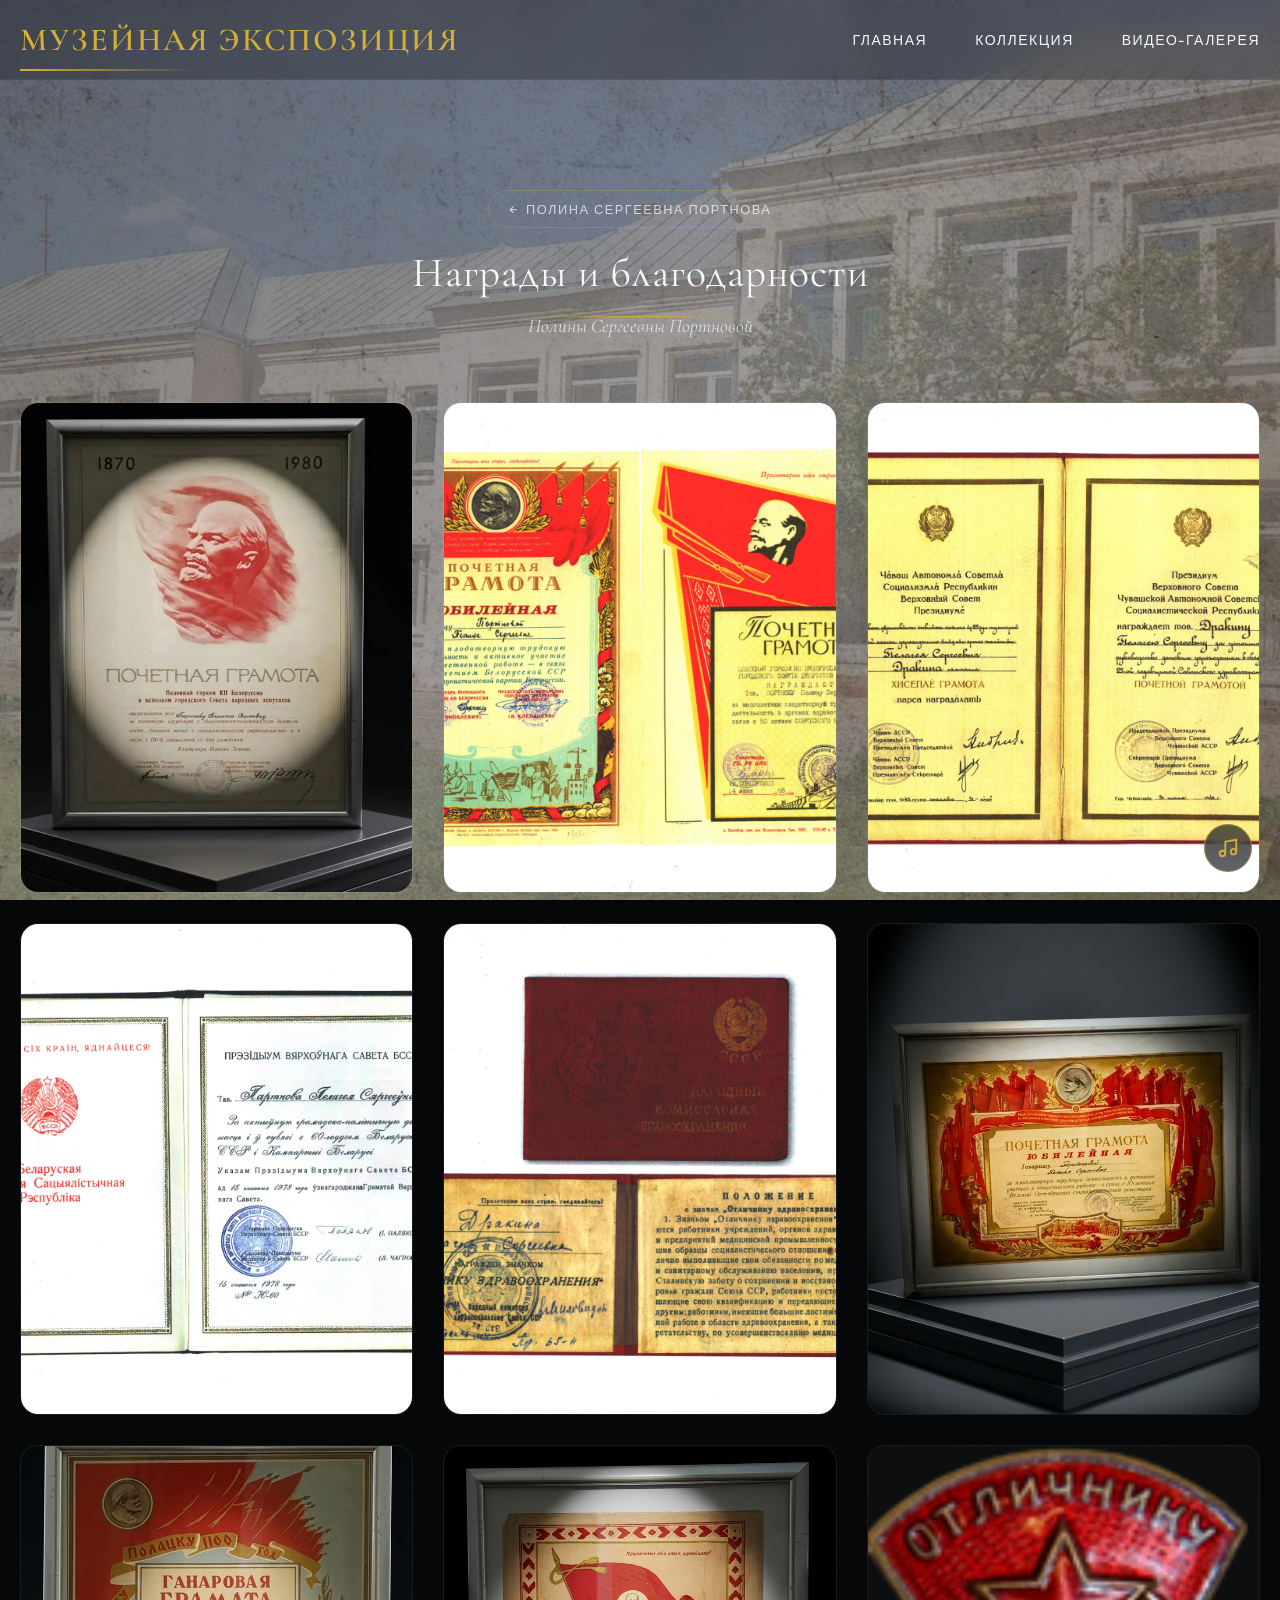
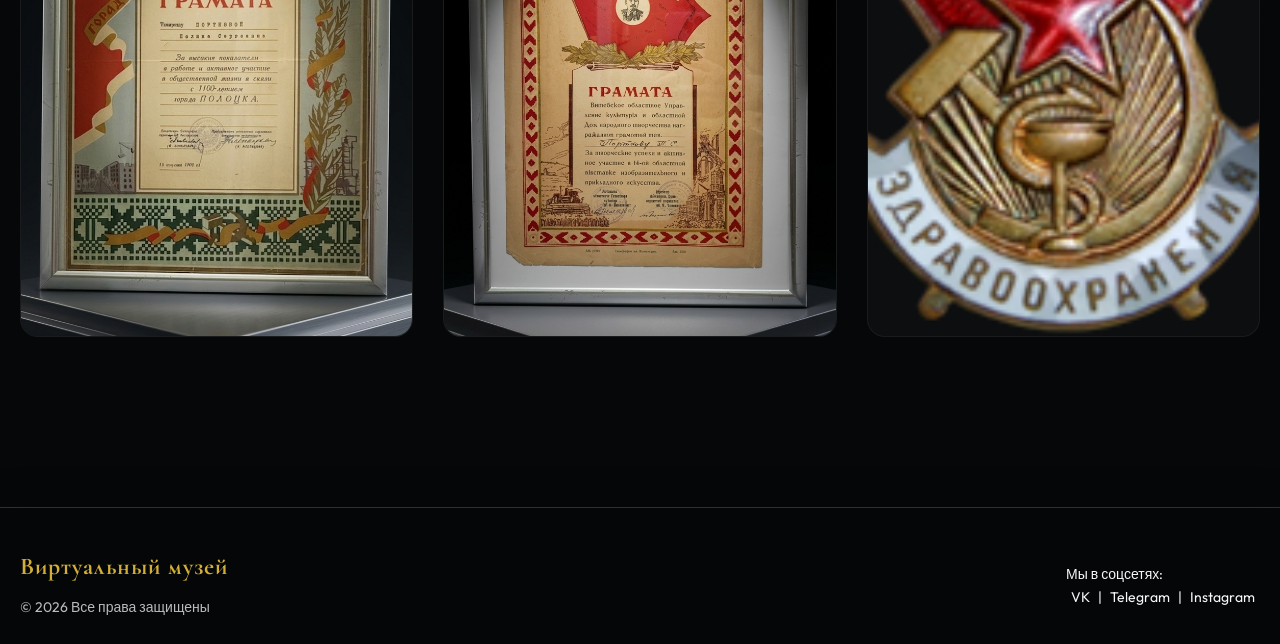
==== commit ee8c2412: "Оптимизация галерей, шапки и подвала" ====
--- a/awards.html
+++ b/awards.html
@@ -43,29 +43,7 @@
       >Перейти к основному содержимому</a
     >
 
-    <header class="header" role="banner">
-      <div class="container nav">
-        <div class="logo">Музейная экспозиция</div>
-        <nav aria-label="Основная навигация">
-          <ul class="nav-menu" id="menu" role="list">
-            <li><a href="index.html">Главная</a></li>
-            <li><a href="gallery.html">Коллекция</a></li>
-            <li><a href="video-gallery.html">Видео-галерея</a></li>
-          </ul>
-        </nav>
-        <button
-          class="burger"
-          id="burger"
-          aria-label="Открыть меню навигации"
-          aria-expanded="false"
-          aria-controls="menu"
-        >
-          <span aria-hidden="true"></span>
-          <span aria-hidden="true"></span>
-          <span aria-hidden="true"></span>
-        </button>
-      </div>
-    </header>
+    <header id="site-header"></header>
 
     <main id="main-content">
       <section
@@ -131,25 +109,25 @@
                 "date": ""
               },
               {
-                "src": "assets/awards/award-06.jpg",
+                "src": "assets/awards/award-06.png",
                 "alt": "Награда 6 — Полина Сергеевна Портнова",
                 "name": "",
                 "date": ""
               },
               {
-                "src": "assets/awards/award-07.jpg",
+                "src": "assets/awards/award-07.png",
                 "alt": "Награда 7 — Полина Сергеевна Портнова",
                 "name": "",
                 "date": ""
               },
               {
-                "src": "assets/awards/award-08.jpg",
+                "src": "assets/awards/award-08.png",
                 "alt": "Награда 8 — Полина Сергеевна Портнова",
                 "name": "",
                 "date": ""
               },
               {
-                "src": "assets/awards/award-09.jpg",
+                "src": "assets/awards/award-09.png",
                 "alt": "Награда 9 — Полина Сергеевна Портнова",
                 "name": "",
                 "date": ""
@@ -167,22 +145,7 @@
       </section>
     </main>
 
-    <footer class="footer" role="contentinfo">
-      <div class="container">
-        <div class="footer-content">
-          <div class="footer-info">
-            <h3>Виртуальный музей</h3>
-            <p>© 2026 Все права защищены</p>   
-          </div>
-          <div class="footer-social">
-            <p>Мы в соцсетях:</p>
-            <a href="https://vk.ru/club183409209" aria-label="VK">VK</a> |
-            <a href="https://t.me/Detskiisad24" aria-label="Telegram">Telegram</a> |
-            <a href="https://www.instagram.com/sad_24_polotsk?igsh=MTd6ZWc3cmJobXB2Nw%3D%3D&utm_source=qr" aria-label="Instagram">Instagram</a>
-          </div>
-        </div>
-      </div>
-    </footer>
+    <footer id="site-footer"></footer>
 
     <audio id="bg-music" loop>
       <source src="assets/audio/music-main.mp3" type="audio/mpeg" />
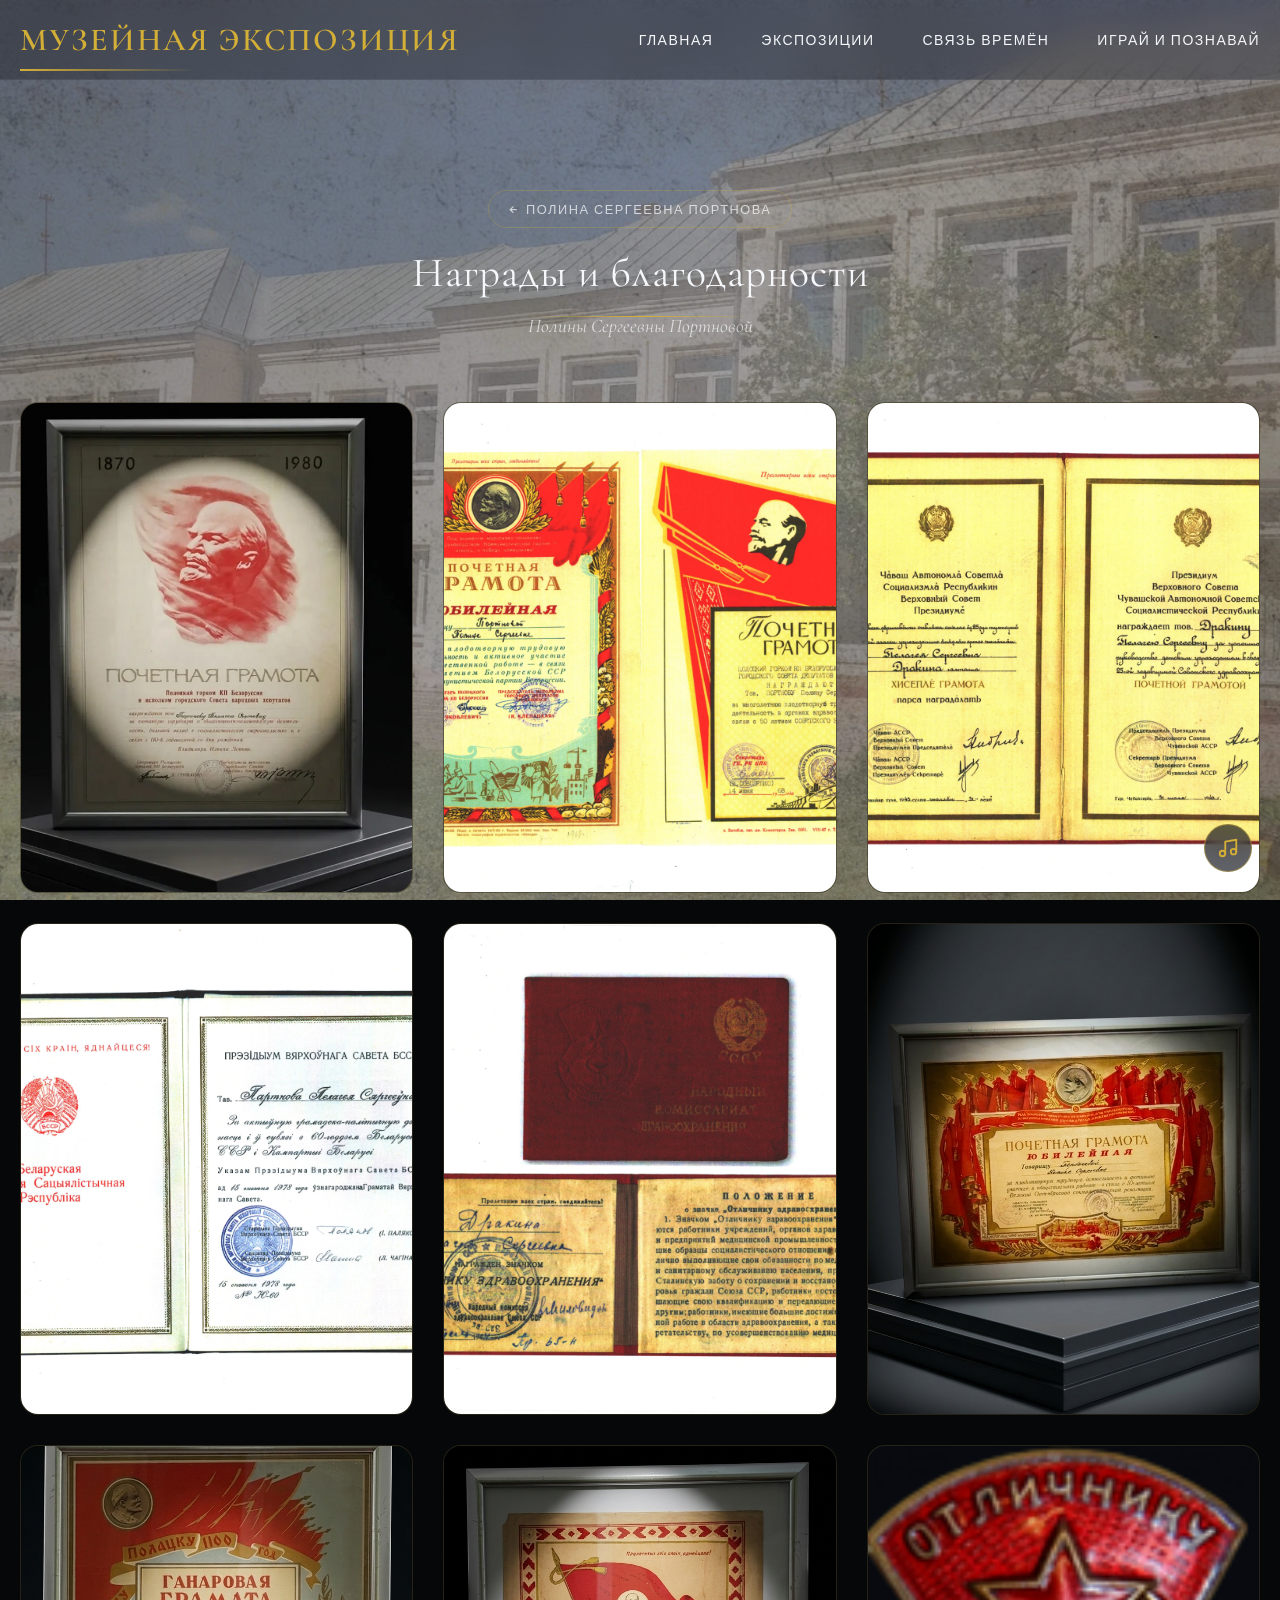
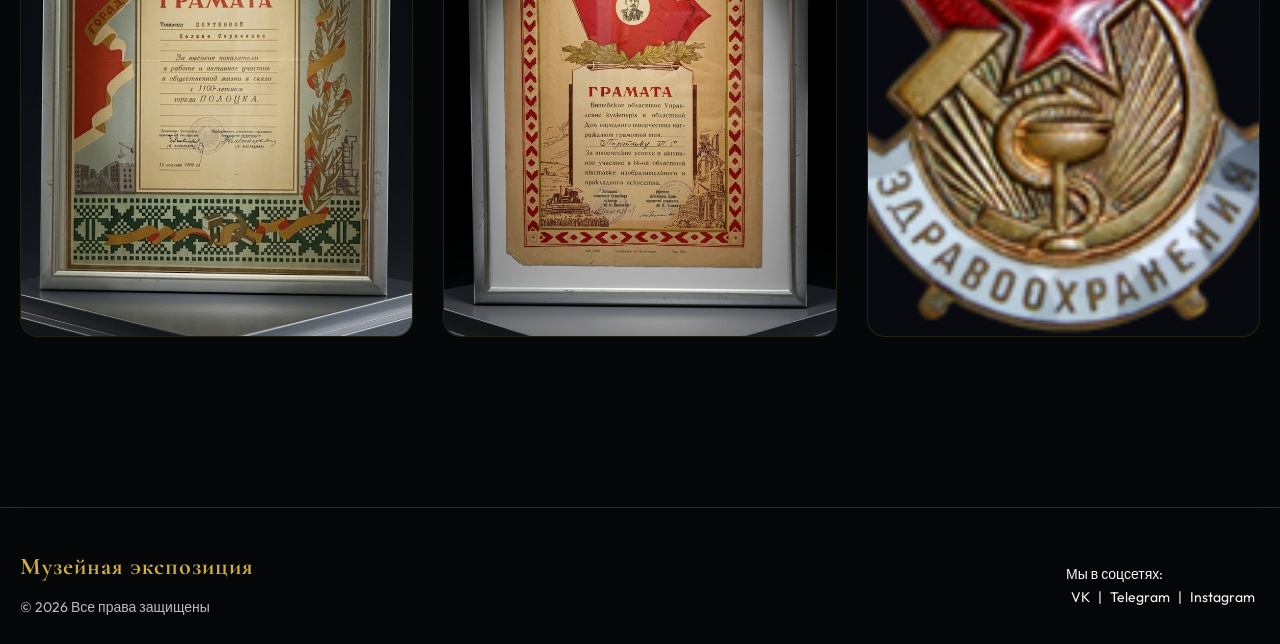
==== commit 6724efcf: "МЕЛКИЕ ФИКСЫ" ====
--- a/awards.html
+++ b/awards.html
@@ -81,55 +81,55 @@
               {
                 "src": "assets/awards/award-01.webp",
                 "alt": "Награда 1 — Полина Сергеевна Портнова",
-                "name": "",
+                "name": "Благодарность",
                 "date": ""
               },
               {
                 "src": "assets/awards/award-02.webp",
                 "alt": "Награда 2 — Полина Сергеевна Портнова",
-                "name": "",
+                "name": "Благодарность",
                 "date": ""
               },
               {
                 "src": "assets/awards/award-03.webp",
                 "alt": "Награда 3 — Полина Сергеевна Портнова",
-                "name": "",
+                "name": "Благодарность",
                 "date": ""
               },
               {
                 "src": "assets/awards/award-04.webp",
                 "alt": "Награда 4 — Полина Сергеевна Портнова",
-                "name": "",
+                "name": "Благодарность",
                 "date": ""
               },
               {
                 "src": "assets/awards/award-05.webp",
                 "alt": "Награда 5 — Полина Сергеевна Портнова",
-                "name": "",
+                "name": "Благодарность",
                 "date": ""
               },
               {
                 "src": "assets/awards/award-06.png",
                 "alt": "Награда 6 — Полина Сергеевна Портнова",
-                "name": "",
+                "name": "Благодарность",
                 "date": ""
               },
               {
                 "src": "assets/awards/award-07.png",
                 "alt": "Награда 7 — Полина Сергеевна Портнова",
-                "name": "",
+                "name": "Благодарность",
                 "date": ""
               },
               {
                 "src": "assets/awards/award-08.png",
                 "alt": "Награда 8 — Полина Сергеевна Портнова",
-                "name": "",
+                "name": "Благодарность",
                 "date": ""
               },
               {
                 "src": "assets/awards/award-09.png",
                 "alt": "Награда 9 — Полина Сергеевна Портнова",
-                "name": "",
+                "name": "Благодарность",
                 "date": ""
               }
             ]
@@ -179,6 +179,14 @@
         <rect x="14" y="4" width="4" height="16" rx="1" />
       </svg>
     </button>
+    <!-- Универсальный лайтбокс -->
+    <div id="lb-overlay" class="lb-overlay" role="dialog" aria-modal="true" aria-label="Просмотр фотографии">
+      <div class="lb-inner">
+        <button class="lb-close" id="lb-close" aria-label="Закрыть">&times;</button>
+        <img class="lb-img" id="lb-img" src="" alt="" />
+        <p class="lb-caption" id="lb-caption"></p>
+      </div>
+    </div>
     <script src="script.js"></script>
   </body>
 </html>
--- a/style.css
+++ b/style.css
@@ -1,6 +1,10 @@
 :root {
   --bg: #060709;
   --surface-light: rgba(255, 255, 255, 0.03);
+  --text-bg: rgba(10, 15, 24, 0.5);
+  --text-bg-blur: 12px;
+  --text-bg-border: rgba(212, 175, 55, 0.15);
+  --text-bg-radius: var(--radius);
   --light: #f8f5f2;
   --text: #f5f7fa;
   --text-muted: rgba(245, 247, 250, 0.75);
@@ -17,6 +21,9 @@
   --shadow: 0 25px 50px -12px rgba(0, 0, 0, 0.6);
 
   --header-height: 80px;
+  --surface-dark: rgba(10, 15, 24, 0.9);
+  --accent-border: rgba(212, 175, 55, 0.25);
+  --accent-border-hover: rgba(212, 175, 55, 0.75);
 }
 
 * {
@@ -182,7 +189,10 @@
   border-radius: 10px;
   backdrop-filter: blur(10px);
   -webkit-backdrop-filter: blur(10px);
-  transition: border-color 0.35s ease, background 0.35s ease, box-shadow 0.35s ease;
+  transition:
+    border-color 0.35s ease,
+    background 0.35s ease,
+    box-shadow 0.35s ease;
 }
 
 .burger:hover {
@@ -200,9 +210,17 @@
 }
 
 /* Три черты разной длины — элегантный асимметричный штрих */
-.burger span:nth-child(1) { width: 18px; }
-.burger span:nth-child(2) { width: 12px; align-self: flex-start; margin-left: 11px; }
-.burger span:nth-child(3) { width: 18px; }
+.burger span:nth-child(1) {
+  width: 18px;
+}
+.burger span:nth-child(2) {
+  width: 12px;
+  align-self: flex-start;
+  margin-left: 11px;
+}
+.burger span:nth-child(3) {
+  width: 18px;
+}
 
 .burger:hover span {
   background-color: var(--accent);
@@ -243,14 +261,28 @@
   position: relative;
   max-width: 1000px;
   margin: 0 auto 60px;
-  padding: 40px 20px;
+  padding: 48px;
   display: flex;
   justify-content: center;
   align-items: center;
-  background: rgba(6, 7, 9, 0.65);
-  backdrop-filter: blur(3px);
-  -webkit-backdrop-filter: blur(3px);
-  border-radius: 15px;
+  background: var(--text-bg);
+  border: 1px solid var(--text-bg-border);
+  border-radius: var(--text-bg-radius);
+  backdrop-filter: blur(var(--text-bg-blur));
+  -webkit-backdrop-filter: blur(var(--text-bg-blur));
+  overflow: hidden;
+}
+
+.hero-text-container::before {
+  content: "";
+  position: absolute;
+  top: 0;
+  left: 0;
+  width: 2px;
+  height: 100%;
+  background: linear-gradient(180deg, #fff8e0 0%, var(--accent) 30%, rgba(212, 175, 55, 0.2) 80%, transparent 100%);
+  border-radius: 0 0 0 var(--text-bg-radius);
+  filter: blur(0.5px);
 }
 
 .hero-text {
@@ -333,14 +365,15 @@
   position: absolute;
   left: 40px;
   bottom: 40px;
-  background: rgba(10, 15, 24, 0.5);
-  backdrop-filter: blur(16px);
-  border: 1px solid rgba(212, 175, 55, 0.3);
+  background: var(--text-bg);
+  backdrop-filter: blur(var(--text-bg-blur));
+  -webkit-backdrop-filter: blur(var(--text-bg-blur));
+  border: 1px solid var(--text-bg-border);
   border-radius: 60px;
   padding: 16px 36px;
   font-family: var(--font-serif);
   font-size: 1.8rem;
-  color: white;
+  color: var(--text);
   box-shadow: 0 10px 30px rgba(0, 0, 0, 0.3);
   transform: translateY(0);
   transition:
@@ -368,9 +401,11 @@
   border-radius: 50%;
   cursor: pointer;
   z-index: 10;
-  transition: background 0.3s ease, border-color 0.3s ease,
-              transform 0.3s cubic-bezier(0.2, 0.9, 0.3, 1),
-              box-shadow 0.3s ease;
+  transition:
+    background 0.3s ease,
+    border-color 0.3s ease,
+    transform 0.3s cubic-bezier(0.2, 0.9, 0.3, 1),
+    box-shadow 0.3s ease;
   display: flex;
   align-items: center;
   justify-content: center;
@@ -387,7 +422,9 @@
 .swipe-btn:hover {
   background: rgba(6, 7, 9, 0.92);
   border-color: rgba(212, 175, 55, 1);
-  box-shadow: 0 0 20px rgba(212, 175, 55, 0.25), 0 4px 20px rgba(0, 0, 0, 0.6);
+  box-shadow:
+    0 0 20px rgba(212, 175, 55, 0.25),
+    0 4px 20px rgba(0, 0, 0, 0.6);
   transform: translateY(-50%) scale(1.08);
 }
 
@@ -472,24 +509,18 @@
 .carousel-card {
   width: 100%;
   height: 100%;
-  border-radius: 24px;
+  border-radius: var(--text-bg-radius);
   overflow: hidden;
   display: flex;
   flex-direction: column;
-  background: linear-gradient(
-    160deg,
-    rgba(255, 255, 255, 0.25) 0%,
-    rgba(212, 175, 55, 0.15) 40%,
-    rgba(180, 140, 40, 0.1) 100%
-  );
-  backdrop-filter: blur(20px);
-  border: 1px solid rgba(212, 175, 55, 0.4);
+  background: var(--text-bg);
+  backdrop-filter: blur(var(--text-bg-blur));
+  -webkit-backdrop-filter: blur(var(--text-bg-blur));
+  border: 1px solid var(--text-bg-border);
   box-shadow:
     0 15px 35px rgba(0, 0, 0, 0.25),
-    0 0 50px rgba(212, 175, 55, 0.12),
-    inset 0 1px 0 rgba(255, 255, 255, 0.3),
-    inset 0 -1px 0 rgba(212, 175, 55, 0.1);
-  transition: all 0.5s cubic-bezier(0.2, 0.9, 0.3, 1);
+    0 0 50px rgba(212, 175, 55, 0.12);
+  transition: border-color 0.5s cubic-bezier(0.2, 0.9, 0.3, 1), box-shadow 0.5s cubic-bezier(0.2, 0.9, 0.3, 1), transform 0.5s cubic-bezier(0.2, 0.9, 0.3, 1);
 }
 
 .carousel-item:hover .carousel-card {
@@ -554,7 +585,7 @@
   display: flex;
   align-items: center;
   justify-content: center;
-  transition: all 0.4s cubic-bezier(0.2, 0.9, 0.3, 1);
+  transition: background 0.4s cubic-bezier(0.2, 0.9, 0.3, 1), transform 0.4s cubic-bezier(0.2, 0.9, 0.3, 1), backdrop-filter 0.4s cubic-bezier(0.2, 0.9, 0.3, 1);
   flex-shrink: 0;
 }
 
@@ -579,7 +610,7 @@
   border-radius: 50%;
   background: rgba(212, 175, 55, 0.25);
   cursor: pointer;
-  transition: all 0.3s ease;
+  transition: background 0.3s ease, transform 0.3s ease, border-color 0.3s ease;
   border: 1px solid transparent;
 }
 
@@ -598,7 +629,7 @@
 .animate-up {
   opacity: 0;
   transform: translateY(40px);
-  transition: all 0.8s cubic-bezier(0.2, 0.9, 0.3, 1);
+  transition: opacity 0.8s cubic-bezier(0.2, 0.9, 0.3, 1), transform 0.8s cubic-bezier(0.2, 0.9, 0.3, 1);
 }
 
 .animate-up.visible {
@@ -644,8 +675,11 @@
   backdrop-filter: blur(12px);
   -webkit-backdrop-filter: blur(12px);
   color: rgba(245, 247, 250, 0.65);
-  font-size: 0;          /* скрываем символ × */
-  transition: border-color 0.3s ease, background 0.3s ease, box-shadow 0.3s ease;
+  font-size: 0; /* скрываем символ × */
+  transition:
+    border-color 0.3s ease,
+    background 0.3s ease,
+    box-shadow 0.3s ease;
 }
 
 /* Рисуем крест через псевдоэлементы */
@@ -659,8 +693,12 @@
   border-radius: 2px;
   transition: background 0.3s ease;
 }
-.close::before { transform: rotate(45deg); }
-.close::after  { transform: rotate(-45deg); }
+.close::before {
+  transform: rotate(45deg);
+}
+.close::after {
+  transform: rotate(-45deg);
+}
 
 .close:hover {
   border-color: rgba(212, 175, 55, 0.75);
@@ -714,8 +752,8 @@
   border-radius: var(--radius-sm);
   overflow: hidden;
   aspect-ratio: 4 / 5;
-  background: var(--surface-light);
-  border: 1px solid rgba(255, 255, 255, 0.05);
+  background: var(--text-bg);
+  border: 1px solid var(--text-bg-border);
   transition: var(--transition);
 }
 
@@ -732,7 +770,9 @@
   left: 0;
   right: 0;
   padding: 30px 20px;
-  background: linear-gradient(to top, rgba(0, 0, 0, 0.9) 0%, transparent 100%);
+  background: var(--text-bg);
+  backdrop-filter: blur(var(--text-bg-blur));
+  border-top: 1px solid var(--text-bg-border);
   transform: translateY(20px);
   opacity: 0;
   transition: var(--transition);
@@ -755,8 +795,8 @@
 
 .gallery-card:hover {
   transform: translateY(-10px);
-  border-color: var(--accent-soft);
-  box-shadow: 0 20px 40px rgba(0, 0, 0, 0.4);
+  border-color: var(--accent-border-hover);
+  box-shadow: 0 20px 40px rgba(0, 0, 0, 0.4), 0 0 20px rgba(212, 175, 55, 0.1);
 }
 
 .gallery-card:hover img {
@@ -774,10 +814,29 @@
   color: var(--text-muted);
   line-height: 1.5;
   font-style: italic;
-  padding-left: 24px;
+  padding: 48px;
   text-align: left;
-  backdrop-filter: blur(20px);
-  border-radius: 15px;
+  background: var(--text-bg);
+  backdrop-filter: blur(var(--text-bg-blur));
+  -webkit-backdrop-filter: blur(var(--text-bg-blur));
+  border: 1px solid var(--text-bg-border);
+  border-radius: var(--text-bg-radius);
+  position: relative;
+  overflow: hidden;
+  width: 100%;
+  margin: 0 auto;
+}
+
+.section-subtitle::before {
+  content: "";
+  position: absolute;
+  top: 0;
+  left: 0;
+  width: 2px;
+  height: 100%;
+  background: linear-gradient(180deg, #fff8e0 0%, var(--accent) 30%, rgba(212, 175, 55, 0.2) 80%, transparent 100%);
+  border-radius: 0 0 0 var(--text-bg-radius);
+  filter: blur(0.5px);
 }
 
 /* Видео-контейнер для вертикальной галереи (video-gallery.html) */
@@ -817,15 +876,62 @@
 
 .video-vertical-item {
   width: 100%;
+  max-width: 800px;
+  margin: 0 auto;
+}
+
+.video-media-block {
+  background: var(--text-bg);
+  border: 1px solid var(--text-bg-border);
+  border-radius: var(--text-bg-radius);
+  backdrop-filter: blur(var(--text-bg-blur));
+  -webkit-backdrop-filter: blur(var(--text-bg-blur));
+  padding: 20px;
+  overflow: hidden;
+  position: relative;
+  transition:
+    border-color 0.35s ease,
+    box-shadow 0.35s ease;
+}
+
+.video-media-block::before {
+  content: "";
+  position: absolute;
+  top: 0;
+  left: 0;
+  width: 4px;
+  height: 100%;
+  background: linear-gradient(180deg, var(--accent), transparent);
+  border-radius: 4px 0 0 4px;
+}
+
+.video-media-block:hover {
+  border-color: rgba(212, 175, 55, 0.5);
+  box-shadow: 0 16px 40px rgba(0, 0, 0, 0.4), 0 0 16px rgba(212, 175, 55, 0.08);
+}
+
+.video-vertical-item .video-container:hover {
+  transform: scale(1.01);
+  box-shadow: 0 25px 50px rgba(212, 175, 55, 0.2);
+}
+
+.video-vertical-item .video-poster {
+  z-index: 2;
+}
+
+.video-vertical-item .video-player {
+  z-index: 1;
+  display: none;
 }
 
 .video-vertical-item .video-container {
   position: relative;
   width: 100%;
+  margin: 0 auto;
   aspect-ratio: 16 / 9;
   cursor: pointer;
   overflow: hidden;
-  border-radius: var(--radius);
+  border-radius: calc(var(--text-bg-radius) - 4px);
   box-shadow: var(--shadow);
   transition: var(--transition);
 }
@@ -854,18 +960,53 @@
   display: none;
 }
 
+.video-vertical-item .video-container.playing .video-poster {
+  display: none;
+}
+
+.video-vertical-item .video-container.playing .color-reveal {
+  opacity: 1;
+}
+
+/* Режим color-reveal: постер остаётся как ч/б фон */
+.video-vertical-item .video-container.has-color-reveal.playing .video-poster {
+  display: block;
+}
+
 .video-caption {
-  margin-top: 15px;
+  margin-top: 16px;
   font-family: var(--font-serif);
-  font-size: 1.4rem;
-  color: white;
+  font-size: 1.1rem;
+  color: var(--text);
   text-align: center;
-  letter-spacing: 1px;
-  border-bottom: 1px solid rgba(212, 175, 55, 0.3);
-  padding-bottom: 10px;
-  backdrop-filter: blur(22px);
-  -webkit-backdrop-filter: blur(22px);
-  border-radius: 15px;
+  letter-spacing: 0.5px;
+  line-height: 1.5;
+  padding: 0;
+  background: none;
+  backdrop-filter: none;
+  -webkit-backdrop-filter: none;
+  border: none;
+  border-radius: 0;
+  position: static;
+  overflow: visible;
+}
+
+.video-caption::before {
+  display: none;
+}
+
+.video-caption-only {
+  display: flex;
+  flex-direction: column;
+  gap: 16px;
+}
+
+.video-caption-only img {
+  border-radius: calc(var(--text-bg-radius) - 4px);
+  box-shadow: var(--shadow);
+  width: 100%;
+  height: auto;
+  display: block;
 }
 
 /* Footer (все страницы) */
@@ -931,12 +1072,26 @@
   top: 50%;
   left: 50%;
   transform: translate(-50%, -50%);
-  font-size: 3rem;
-  color: rgba(255, 255, 255, 0.85);
-  text-shadow: 0 2px 12px rgba(0, 0, 0, 0.6);
+  width: 60px;
+  height: 60px;
+  display: flex;
+  align-items: center;
+  justify-content: center;
+  font-size: 1.5rem;
+  color: var(--accent);
+  background: rgba(10, 15, 24, 0.7);
+  border: 2px solid var(--accent);
+  border-radius: 50%;
+  box-shadow: 0 0 20px rgba(212, 175, 55, 0.3);
   z-index: 3;
   pointer-events: none;
-  transition: opacity 0.3s ease;
+  transition: all 0.3s ease;
+}
+
+.video-container:hover::after {
+  background: rgba(212, 175, 55, 0.3);
+  transform: translate(-50%, -50%) scale(1.1);
+  box-shadow: 0 0 30px rgba(212, 175, 55, 0.5);
 }
 
 .video-container.playing::after {
@@ -998,32 +1153,30 @@
   transform: scale(1.05);
 }
 
-/* Арка — скрыта */
-.window-arch {
-  display: none;
-}
-
 /* Стеклянное тело */
 .window-glass {
   position: relative;
   z-index: 1;
-  background: linear-gradient(
-    175deg,
-    rgba(255, 255, 255, 0.11) 0%,
-    rgba(212, 175, 55, 0.08) 40%,
-    rgba(10, 15, 24, 0.28) 100%
-  );
-  backdrop-filter: blur(22px);
-  -webkit-backdrop-filter: blur(22px);
-  border: 1px solid rgba(212, 175, 55, 0.38);
-  border-radius: 16px;
+  background: rgba(10, 15, 24, 0.4);
+  backdrop-filter: blur(var(--text-bg-blur));
+  -webkit-backdrop-filter: blur(var(--text-bg-blur));
+  border: 1px solid rgba(255, 255, 255, 0.07);
+  border-top-color: rgba(255, 255, 255, 0.12);
+  border-bottom-color: rgba(212, 175, 55, 0.12);
+  border-radius: var(--text-bg-radius);
   overflow: hidden;
   box-shadow: 0 20px 50px rgba(0, 0, 0, 0.45);
-  transition: border-color 0.3s ease, box-shadow 0.5s ease;
+  transition:
+    border-color 0.3s ease,
+    box-shadow 0.5s ease;
 }
 .visitor-card:hover .window-glass {
-  border-color: rgba(212, 175, 55, 0.7);
-  box-shadow: 0 28px 60px rgba(0, 0, 0, 0.55), 0 0 30px rgba(212, 175, 55, 0.1);
+  border-color: rgba(255, 255, 255, 0.1);
+  border-top-color: rgba(255, 255, 255, 0.16);
+  border-bottom-color: rgba(212, 175, 55, 0.35);
+  box-shadow:
+    0 28px 60px rgba(0, 0, 0, 0.55),
+    0 0 30px rgba(212, 175, 55, 0.08);
 }
 
 /* Декоративные уголки рамки */
@@ -1046,26 +1199,9 @@
   border-width: 2px 2px 0 0;
 }
 
-/* Блеск — скрыт */
-.window-shine {
-  display: none;
-}
-
 /* Подоконник */
 .window-sill {
-  height: 10px;
-  margin: 0 20px;
-  background: linear-gradient(
-    90deg,
-    transparent,
-    rgba(212, 175, 55, 0.35) 30%,
-    rgba(212, 175, 55, 0.52) 50%,
-    rgba(212, 175, 55, 0.35) 70%,
-    transparent
-  );
-  border-radius: 0 0 6px 6px;
-  position: relative;
-  z-index: 2;
+  display: none;
 }
 
 /* ── Цветная картинка поверх ч/б (video-gallery.html) ─────────── */
@@ -1113,7 +1249,7 @@
   border-radius: 4px;
   padding: 14px 48px;
   cursor: pointer;
-  transition: all 0.4s cubic-bezier(0.2, 0.9, 0.3, 1);
+  transition: background 0.4s cubic-bezier(0.2, 0.9, 0.3, 1), transform 0.4s cubic-bezier(0.2, 0.9, 0.3, 1);
 }
 
 .btn-museum:hover {
@@ -1153,6 +1289,1950 @@
   width: 90%;
   max-width: 680px;
   max-height: 85vh;
+  overflow: hidden;
+  display: flex;
+  flex-direction: column;
+  background:
+    linear-gradient(
+      135deg,
+      rgba(6, 7, 9, 0.72) 0%,
+      rgba(20, 25, 35, 0.65) 50%,
+      rgba(6, 7, 9, 0.72) 100%
+    ),
+    url("assets/background.webp");
+  background-size: cover;
+  background-position: center;
+  backdrop-filter: blur(18px);
+  -webkit-backdrop-filter: blur(18px);
+  border: 1px solid rgba(212, 175, 55, 0.35);
+  border-radius: var(--radius);
+  box-shadow: 0 30px 60px rgba(0, 0, 0, 0.6);
+  transform: translateY(24px);
+  transition: transform 0.35s cubic-bezier(0.2, 0.9, 0.3, 1);
+}
+
+/* Скроллируемая область внутри модального окна */
+.about-modal-scroll {
+  overflow-y: auto;
+  flex: 1;
+  padding: 52px 48px 44px;
+}
+
+.about-modal.active .about-modal-content {
+  transform: translateY(0);
+}
+
+.about-modal-content::before,
+.about-modal-content::after {
+  content: "";
+  position: absolute;
+  width: 22px;
+  height: 22px;
+  border-color: var(--accent);
+  border-style: solid;
+  pointer-events: none;
+}
+.about-modal-content::before {
+  top: 16px;
+  left: 16px;
+  border-width: 2px 0 0 2px;
+}
+.about-modal-content::after {
+  bottom: 16px;
+  right: 16px;
+  border-width: 0 2px 2px 0;
+}
+
+.about-modal-close {
+  position: absolute;
+  top: 16px;
+  right: 20px;
+  width: 36px;
+  height: 36px;
+  cursor: pointer;
+  display: flex;
+  align-items: center;
+  justify-content: center;
+  background: rgba(10, 15, 24, 0.5);
+  border: 1px solid rgba(212, 175, 55, 0.25);
+  border-radius: 8px;
+  backdrop-filter: blur(8px);
+  -webkit-backdrop-filter: blur(8px);
+  font-size: 0;
+  transition:
+    border-color 0.3s ease,
+    background 0.3s ease,
+    box-shadow 0.3s ease;
+}
+
+.about-modal-close::before,
+.about-modal-close::after {
+  content: "";
+  position: absolute;
+  width: 13px;
+  height: 1.5px;
+  background: rgba(245, 247, 250, 0.55);
+  border-radius: 2px;
+  transition: background 0.3s ease;
+}
+.about-modal-close::before {
+  transform: rotate(45deg);
+}
+.about-modal-close::after {
+  transform: rotate(-45deg);
+}
+
+.about-modal-close:hover {
+  border-color: rgba(212, 175, 55, 0.7);
+  background: rgba(10, 15, 24, 0.8);
+  box-shadow: 0 0 14px rgba(212, 175, 55, 0.1);
+}
+.about-modal-close:hover::before,
+.about-modal-close:hover::after {
+  background: var(--accent);
+}
+
+.about-modal-title {
+  font-family: var(--font-serif);
+  font-size: clamp(1.8rem, 3.5vw, 2.6rem);
+  font-weight: 400;
+  color: var(--accent);
+  letter-spacing: 1.5px;
+  margin-bottom: 28px;
+  padding-bottom: 16px;
+  border-bottom: 1px solid rgba(212, 175, 55, 0.2);
+}
+
+.about-modal-body p {
+  font-family: var(--font-sans);
+  font-size: 1rem;
+  color: var(--text-muted);
+  line-height: 1.85;
+  font-weight: 300;
+  margin-bottom: 18px;
+}
+
+.about-modal-body p:last-child {
+  margin-bottom: 0;
+}
+
+.about-modal-quote {
+  font-family: var(--font-serif) !important;
+  font-style: italic;
+  font-size: 1.15rem !important;
+  color: var(--text) !important;
+  border-left: 2px solid var(--accent);
+  padding-left: 20px;
+  margin-top: 24px !important;
+}
+
+/* ── Три зала в модальном окне ─────────────────────── */
+.modal-halls {
+  display: flex;
+  gap: 14px;
+  margin-top: 28px;
+  flex-wrap: wrap;
+}
+
+.modal-hall-card {
+  position: relative;
+  flex: 1;
+  min-width: 140px;
+  display: flex;
+  flex-direction: column;
+  align-items: center;
+  gap: 8px;
+  text-decoration: none;
+  padding: 24px 16px 20px;
+  background: var(--text-bg);
+  border: 1px solid var(--text-bg-border);
+  border-radius: var(--text-bg-radius);
+  backdrop-filter: blur(var(--text-bg-blur));
+  -webkit-backdrop-filter: blur(var(--text-bg-blur));
+  overflow: hidden;
+  transition:
+    border-color 0.35s ease,
+    background 0.35s ease,
+    transform 0.35s ease,
+    box-shadow 0.35s ease;
+}
+
+.modal-hall-card::before {
+  content: "";
+  position: absolute;
+  inset: 0;
+  background: linear-gradient(
+    135deg,
+    rgba(212, 175, 55, 0.08) 0%,
+    transparent 60%
+  );
+  opacity: 0;
+  transition: opacity 0.35s ease;
+}
+
+.modal-hall-card:hover {
+  border-color: rgba(212, 175, 55, 0.75);
+  transform: translateY(-4px);
+  box-shadow:
+    0 16px 40px rgba(0, 0, 0, 0.45),
+    0 0 20px rgba(212, 175, 55, 0.1);
+}
+
+.modal-hall-card:hover::before {
+  opacity: 1;
+}
+
+/* Декоративные уголки */
+.modal-hall-card__corner {
+  position: absolute;
+  width: 12px;
+  height: 12px;
+  border-color: rgba(212, 175, 55, 0.55);
+  border-style: solid;
+}
+.modal-hall-card__corner.tl {
+  top: 8px;
+  left: 8px;
+  border-width: 1.5px 0 0 1.5px;
+}
+.modal-hall-card__corner.tr {
+  top: 8px;
+  right: 8px;
+  border-width: 1.5px 1.5px 0 0;
+}
+
+.modal-hall-card:hover .modal-hall-card__corner {
+  border-color: rgba(212, 175, 55, 0.9);
+}
+
+/* Римская цифра */
+.modal-hall-card__num {
+  font-family: var(--font-serif);
+  font-size: 1.6rem;
+  font-weight: 400;
+  color: var(--accent);
+  letter-spacing: 2px;
+  line-height: 1;
+  opacity: 0.85;
+  transition: opacity 0.3s;
+}
+
+.modal-hall-card:hover .modal-hall-card__num {
+  opacity: 1;
+}
+
+/* Название зала */
+.modal-hall-card__title {
+  font-family: var(--font-serif);
+  font-size: clamp(0.9rem, 1.5vw, 1.05rem);
+  color: var(--text);
+  text-align: center;
+  line-height: 1.3;
+  font-weight: 400;
+  letter-spacing: 0.3px;
+  transition: color 0.3s;
+}
+
+.modal-hall-card:hover .modal-hall-card__title {
+  color: var(--accent);
+}
+
+/* Подпись */
+.modal-hall-card__sub {
+  font-family: var(--font-sans);
+  font-size: 0.7rem;
+  color: var(--text-muted);
+  text-transform: uppercase;
+  letter-spacing: 1px;
+  text-align: center;
+  line-height: 1.4;
+  opacity: 0.75;
+}
+
+@media (max-width: 560px) {
+  .modal-halls {
+    flex-direction: column;
+    gap: 12px;
+  }
+  .modal-hall-card {
+    min-width: unset;
+    flex-direction: row;
+    text-align: left;
+    align-items: center;
+    gap: 14px;
+    padding: 18px 16px;
+  }
+  .modal-hall-card__num {
+    font-size: 1.4rem;
+    min-width: 24px;
+  }
+  .modal-hall-card__title,
+  .modal-hall-card__sub {
+    text-align: left;
+  }
+}
+
+/* =================================================================
+   АДАПТИВНАЯ ВЁРСТКА — единый организованный блок
+   ================================================================= */
+
+/* ── Планшеты широкие (≤ 1200px) ─────────────────────────────── */
+@media (max-width: 1200px) {
+  .nav-menu {
+    gap: 32px;
+  }
+}
+
+/* ── Планшеты (≤ 992px) ─────────────────────────────────────── */
+@media (max-width: 992px) {
+  .nav-menu {
+    gap: 24px;
+  }
+}
+
+/* ── Планшеты средние — окна в три колонки (≤ 900px) ─────────── */
+@media (max-width: 900px) {
+  .visitors-grid {
+    grid-template-columns: repeat(3, 1fr);
+    gap: 20px;
+  }
+}
+
+/* ── Планшеты / крупные телефоны (≤ 768px) ───────────────────── */
+@media (max-width: 768px) {
+  /* Фон: fixed ломает мобильные браузеры */
+  body {
+    background-attachment: scroll;
+  }
+
+  /* Навигация */
+  .burger {
+    display: flex;
+  }
+  .logo {
+    font-size: 18px;
+    letter-spacing: 0.5px;
+  }
+
+  .nav-menu {
+    position: fixed;
+    top: var(--header-height);
+    left: -100vw;
+    width: 100%; /* 100vw включает скроллбар и вызывает горизонтальный overflow */
+    flex-direction: column;
+    background: rgba(10, 15, 24, 0.98);
+    backdrop-filter: blur(20px);
+    -webkit-backdrop-filter: blur(20px);
+    padding: 20px 0;
+    gap: 16px;
+    align-items: center;
+    transition: left 0.4s cubic-bezier(0.2, 0.9, 0.3, 1);
+    z-index: 1001;
+  }
+  .nav-menu.active {
+    left: 0;
+  }
+  .nav-menu a {
+    font-size: 16px;
+    padding: 8px 20px;
+    width: 100%;
+    text-align: center;
+  }
+  .nav-menu.active::before {
+    content: "";
+    position: fixed;
+    top: var(--header-height);
+    left: 0;
+    width: 100%;
+    height: 100vh;
+    background: rgba(0, 0, 0, 0.5);
+    backdrop-filter: blur(4px);
+    z-index: -1;
+  }
+
+  /* Заголовки секций */
+  .section-title {
+    margin-bottom: 36px;
+    font-size: 2.6rem;
+  }
+
+  /* Hero */
+  .hero-text-container {
+    padding: 24px 0;
+    margin-bottom: 36px;
+  }
+
+  /* Карусель */
+  .carousel-section {
+    padding: 60px 0 120px;
+  }
+  .carousel-wrapper {
+    height: 380px;
+  }
+  .carousel-item {
+    width: 220px;
+    height: 300px;
+    margin-left: -110px;
+    margin-top: -150px;
+  }
+  .carousel-controls {
+    bottom: -55px;
+    gap: 20px;
+  }
+  .carousel-btn {
+    width: 44px;
+    height: 44px;
+  }
+
+  /* Слайдер */
+  .swipe-gallery {
+    border-radius: 24px;
+    padding: 0;
+  }
+  .swipe-slide img {
+    height: 400px;
+  }
+  .slide-caption {
+    left: 20px;
+    bottom: 20px;
+    padding: 10px 24px;
+    font-size: 1.3rem;
+  }
+  .swipe-btn {
+    width: 44px;
+    height: 44px;
+  }
+  .swipe-btn svg {
+    width: 20px;
+    height: 20px;
+  }
+  .swipe-btn.prev {
+    left: 10px;
+  }
+  .swipe-btn.next {
+    right: 10px;
+  }
+
+  /* Галерея экспонатов */
+  .gallery-grid {
+    grid-template-columns: repeat(auto-fill, minmax(250px, 1fr));
+    gap: 15px;
+  }
+  .gallery-info {
+    transform: translateY(0);
+    opacity: 1;
+  }
+  .gallery-card:hover {
+    transform: none;
+  }
+
+  /* Видео-галерея */
+  .video-gallery-vertical {
+    gap: 30px;
+    margin-top: 30px;
+  }
+  .video-vertical-item {
+    width: 100%;
+  } /* сбрасываем 80% — на планшете/телефоне на всю ширину */
+  .video-caption {
+    font-size: 1.2rem;
+    margin-top: 10px;
+  }
+
+  /* Секция «окна» */
+  .visitors {
+    padding: 60px 20px 80px;
+  }
+
+  /* Биография */
+  .bio-portrait-frame {
+    width: 160px;
+    height: 210px;
+  }
+  .bio-photo-grid {
+    grid-template-columns: 1fr 1fr;
+    gap: 14px;
+  }
+
+  /* Подвал */
+  .footer-content {
+    flex-direction: column;
+    text-align: center;
+  }
+  .footer-info h3 {
+    font-size: 22px;
+  }
+}
+
+/* ── Средние телефоны / маленькие планшеты (≤ 640px) ─────────── */
+@media (max-width: 640px) {
+  /* Сетка «окон» — одна колонка */
+  .visitors-grid {
+    grid-template-columns: 1fr;
+    max-width: 420px;
+    gap: 32px;
+  }
+  .visitors {
+    padding: 50px 16px 70px;
+  }
+
+  /* Галерея экспонатов — одна колонка */
+  .gallery-grid {
+    grid-template-columns: 1fr;
+    gap: 16px;
+  }
+  .gallery-info {
+    transform: translateY(0);
+    opacity: 1;
+    padding: 16px 14px;
+  }
+  .gallery-info span {
+    font-size: 10px;
+  }
+  .gallery-info h3 {
+    font-size: 15px;
+  }
+
+  /* Карусель */
+  .carousel-wrapper {
+    height: 330px;
+  }
+  .carousel-item {
+    width: 195px;
+    height: 265px;
+    margin-left: -98px;
+    margin-top: -133px;
+  }
+
+  /* Слайдер */
+  .swipe-slide img {
+    height: 310px;
+  }
+  .slide-caption {
+    left: 12px;
+    right: 12px;
+    bottom: 12px;
+    font-size: 1rem;
+    padding: 7px 15px;
+  }
+
+  /* Видео */
+  .video-vertical-item {
+    width: 100%;
+  }
+
+  /* Подвал */
+  .footer-info h3 {
+    font-size: 20px;
+  }
+  .footer-info p,
+  .footer-social {
+    font-size: 12px;
+  }
+
+  /* Биография */
+  .bio-photo-grid {
+    grid-template-columns: 1fr 1fr;
+    gap: 12px;
+  }
+  .bio-poem {
+    padding: 30px 22px;
+  }
+}
+
+/* ── Смартфоны (≤ 480px) ─────────────────────────────────────── */
+@media (max-width: 480px) {
+  /* Контейнер */
+  .container {
+    padding: 30px 15px;
+  }
+
+  /* Навигация */
+  .logo {
+    font-size: 16px;
+    letter-spacing: 0.2px;
+  }
+
+  /* Заголовки и подзаголовки */
+  .section-title {
+    margin-bottom: 24px;
+    font-size: 2rem;
+  }
+  .section-subtitle {
+    font-size: 1.2rem;
+    padding-left: 15px;
+  }
+
+  /* Hero */
+  .hero-text-container {
+    padding: 16px 0;
+    margin-bottom: 24px;
+  }
+  .hero-title {
+    font-size: 1.8rem;
+  }
+  .hero-subtitle {
+    font-size: 1.2rem;
+    padding-left: 15px;
+    border-left-width: 2px;
+    text-align: left;
+  }
+  .hero-btn-wrap {
+    margin-top: 24px;
+  }
+  .btn-museum {
+    padding: 12px 32px;
+    font-size: 1rem;
+  }
+
+  /* Карусель */
+  .carousel-section {
+    padding: 30px 0 100px;
+  }
+  .carousel-wrapper {
+    height: 320px;
+  }
+  .carousel-item {
+    width: 180px;
+    height: 250px;
+    margin-left: -90px;
+    margin-top: -125px;
+  }
+  .carousel-controls {
+    bottom: -45px;
+    gap: 12px;
+  }
+  .carousel-btn {
+    width: 38px;
+    height: 38px;
+  }
+  .carousel-btn svg {
+    width: 18px;
+    height: 18px;
+  }
+
+  /* Слайдер */
+  .swipe-slide img {
+    height: 280px;
+  }
+  .slide-caption {
+    left: 10px;
+    right: 10px;
+    bottom: 10px;
+    font-size: 0.95rem;
+    padding: 6px 14px;
+    white-space: nowrap;
+    overflow: hidden;
+    text-overflow: ellipsis;
+    border-radius: 30px;
+  }
+  .swipe-btn {
+    width: 38px;
+    height: 38px;
+  }
+  .swipe-btn svg {
+    width: 16px;
+    height: 16px;
+  }
+  .swipe-btn.prev {
+    left: 5px;
+  }
+  .swipe-btn.next {
+    right: 5px;
+  }
+  .swipe-dots {
+    gap: 12px;
+    margin-top: 20px;
+  }
+
+  /* Галерея экспонатов */
+  .gallery-grid {
+    grid-template-columns: 1fr;
+    gap: 20px;
+  }
+  .gallery-card {
+    aspect-ratio: 4 / 3;
+  }
+  .gallery-info {
+    transform: translateY(0);
+    opacity: 1;
+    padding: 16px 14px;
+  }
+  .gallery-info span {
+    font-size: 10px;
+  }
+  .gallery-info h3 {
+    font-size: 15px;
+  }
+
+  /* Видео-галерея */
+  .video-gallery-vertical {
+    gap: 25px;
+  }
+  .video-caption {
+    font-size: 1rem;
+  }
+
+  /* Модальное видео */
+  .modal-content {
+    width: 95%;
+    padding: 10px;
+  }
+  .close {
+    top: -50px;
+    width: 36px;
+    height: 36px;
+  }
+
+  /* Подвал */
+  .footer {
+    padding: 30px 0 15px;
+    margin-top: 40px;
+  }
+  .footer-info h3 {
+    font-size: 20px;
+  }
+  .footer-info p {
+    font-size: 12px;
+  }
+  .footer-social {
+    font-size: 12px;
+  }
+
+  /* Биография */
+  .bio-hero {
+    padding-top: calc(var(--header-height) + 30px);
+    padding-bottom: 40px;
+  }
+  .bio-dates {
+    font-size: 1.3rem;
+    letter-spacing: 2px;
+  }
+  .bio-photo-grid {
+    grid-template-columns: 1fr;
+    gap: 16px;
+  }
+  .bio-poem {
+    padding: 28px 20px;
+  }
+  .bio-poem-stanza p {
+    font-size: 1.05rem;
+  }
+  .bio-dedication {
+    font-size: 0.8rem;
+    letter-spacing: 1px;
+    white-space: normal;
+    text-align: center;
+    flex-direction: column;
+    gap: 10px;
+  }
+  .bio-dedication-line {
+    width: 60px;
+    flex: none;
+  }
+
+  /* Модальное окно «О музее» */
+  .about-modal-scroll {
+    padding: 40px 20px 28px;
+  }
+  .about-modal-title {
+    font-size: 1.6rem;
+    margin-bottom: 20px;
+  }
+  .about-modal-body p {
+    font-size: 0.95rem;
+  }
+
+  /* Секция «окна» — одна колонка */
+  .visitors-grid {
+    grid-template-columns: 1fr;
+    max-width: 400px;
+    gap: 40px;
+  }
+}
+
+/* ── Страница биографии ─────────────────────────────── */
+
+.bio-hero {
+  padding-top: calc(var(--header-height) + 60px);
+  padding-bottom: 60px;
+}
+
+/* Шапка-портрет */
+.bio-portrait {
+  display: flex;
+  flex-direction: column;
+  align-items: center;
+  text-align: center;
+  margin-bottom: 70px;
+}
+
+.bio-portrait-frame {
+  position: relative;
+  width: 220px;
+  height: 280px;
+  margin-bottom: 36px;
+  flex-shrink: 0;
+}
+
+.bio-portrait-frame img {
+  width: 100%;
+  height: 100%;
+  object-fit: cover;
+  border-radius: 4px;
+  display: block;
+  filter: sepia(0.25) brightness(0.92);
+}
+
+/* Декоративная рамка вокруг портрета */
+.bio-portrait-frame::before,
+.bio-portrait-frame::after {
+  content: "";
+  position: absolute;
+  border: 1px solid rgba(212, 175, 55, 0.5);
+  border-radius: 4px;
+  pointer-events: none;
+}
+.bio-portrait-frame::before {
+  inset: -8px;
+}
+.bio-portrait-frame::after {
+  inset: -16px;
+  border-color: rgba(212, 175, 55, 0.2);
+}
+
+/* Угловые золотые уголки */
+.bio-portrait-corners span {
+  position: absolute;
+  width: 18px;
+  height: 18px;
+  border-color: var(--accent);
+  border-style: solid;
+}
+.bio-portrait-corners span:nth-child(1) {
+  top: -20px;
+  left: -20px;
+  border-width: 2px 0 0 2px;
+}
+.bio-portrait-corners span:nth-child(2) {
+  top: -20px;
+  right: -20px;
+  border-width: 2px 2px 0 0;
+}
+.bio-portrait-corners span:nth-child(3) {
+  bottom: -20px;
+  left: -20px;
+  border-width: 0 0 2px 2px;
+}
+.bio-portrait-corners span:nth-child(4) {
+  bottom: -20px;
+  right: -20px;
+  border-width: 0 2px 2px 0;
+}
+
+.bio-name {
+  font-family: var(--font-serif);
+  font-size: clamp(2.4rem, 5vw, 3.8rem);
+  font-weight: 400;
+  color: var(--accent);
+  letter-spacing: 2px;
+  line-height: 1.15;
+  margin-bottom: 10px;
+}
+
+.bio-dates {
+  font-family: var(--font-serif);
+  font-size: 1.7rem;
+  color: var(--text-muted);
+  letter-spacing: 4px;
+  text-transform: uppercase;
+  margin-bottom: 24px;
+  padding: 48px;
+  background: var(--text-bg);
+  backdrop-filter: blur(var(--text-bg-blur));
+  -webkit-backdrop-filter: blur(var(--text-bg-blur));
+  border: 1px solid var(--text-bg-border);
+  border-radius: var(--text-bg-radius);
+  position: relative;
+  overflow: hidden;
+}
+
+.bio-dates::before {
+  content: "";
+  position: absolute;
+  top: 0;
+  left: 0;
+  width: 2px;
+  height: 100%;
+  background: linear-gradient(180deg, #fff8e0 0%, var(--accent) 30%, rgba(212, 175, 55, 0.2) 80%, transparent 100%);
+  border-radius: 0 0 0 var(--text-bg-radius);
+  filter: blur(0.5px);
+}
+
+/* ── Фото-сетка (галерея жизни) ──────────────────── */
+.bio-gallery-title {
+  text-align: center;
+  font-family: var(--font-serif);
+  font-size: clamp(1.8rem, 3.5vw, 2.6rem);
+  font-weight: 400;
+  color: var(--text);
+  letter-spacing: 1px;
+  margin-bottom: 40px;
+  position: relative;
+}
+.bio-gallery-title::after {
+  content: "";
+  position: absolute;
+  bottom: -10px;
+  left: 25%;
+  width: 50%;
+  height: 1px;
+  background: linear-gradient(90deg, transparent, var(--accent), transparent);
+}
+
+.bio-photo-grid {
+  display: grid;
+  grid-template-columns: repeat(auto-fill, minmax(280px, 1fr));
+  gap: 24px;
+  margin-bottom: 80px;
+}
+
+.bio-photo-item {
+  opacity: 0;
+  transform: translateY(30px);
+  transition:
+    opacity 0.7s ease,
+    transform 0.7s ease;
+}
+
+.bio-photo-item.visible {
+  opacity: 1;
+  transform: translateY(0);
+}
+
+.bio-photo-card {
+  position: relative;
+  border-radius: var(--radius-sm);
+  overflow: hidden;
+  aspect-ratio: 3 / 4;
+  background: var(--surface-light);
+  border: 1px solid rgba(255, 255, 255, 0.05);
+  cursor: pointer;
+  transition:
+    border-color 0.3s ease,
+    box-shadow 0.3s ease;
+}
+
+.bio-photo-card:hover {
+  border-color: rgba(212, 175, 55, 0.4);
+  box-shadow: 0 16px 40px rgba(0, 0, 0, 0.4);
+}
+
+.bio-photo-card img {
+  width: 100%;
+  height: 100%;
+  object-fit: cover;
+  filter: sepia(0.2) brightness(0.88);
+  transition:
+    filter 0.5s ease,
+    transform 0.6s ease;
+  display: block;
+}
+
+.bio-photo-card:hover img {
+  filter: sepia(0) brightness(1);
+  transform: scale(1.06);
+}
+
+.bio-photo-info {
+  position: absolute;
+  bottom: 0;
+  left: 0;
+  right: 0;
+  padding: 24px 18px 18px;
+  background: linear-gradient(to top, rgba(0, 0, 0, 0.88) 0%, transparent 100%);
+  transform: translateY(8px);
+  opacity: 0;
+  transition:
+    opacity 0.3s ease,
+    transform 0.3s ease;
+}
+
+.bio-photo-card:hover .bio-photo-info {
+  opacity: 1;
+  transform: translateY(0);
+}
+
+/* На мобильных — всегда видимо */
+@media (hover: none) {
+  .bio-photo-info {
+    opacity: 1;
+    transform: translateY(0);
+  }
+}
+
+.bio-photo-info span {
+  font-family: var(--font-sans);
+  font-size: 11px;
+  color: var(--accent);
+  text-transform: uppercase;
+  letter-spacing: 2px;
+  display: block;
+  margin-bottom: 4px;
+}
+
+.bio-photo-info p {
+  font-family: var(--font-serif);
+  font-size: 1.1rem;
+  color: var(--text);
+  line-height: 1.3;
+  margin: 0;
+}
+
+/* ── Адаптив (см. главный блок медиазапросов ниже) ─── */
+/* ── Стихотворение ────────────────────────────────────── */
+.bio-poem {
+  position: relative;
+  max-width: 520px;
+  margin: 28px auto 0;
+  padding: 48px;
+  text-align: center;
+
+  background: var(--text-bg);
+  border: 1px solid var(--text-bg-border);
+  border-radius: var(--text-bg-radius);
+  backdrop-filter: blur(var(--text-bg-blur));
+  -webkit-backdrop-filter: blur(var(--text-bg-blur));
+  overflow: hidden;
+}
+
+.bio-poem::before {
+  content: "";
+  position: absolute;
+  top: 0;
+  left: 0;
+  width: 2px;
+  height: 100%;
+  background: linear-gradient(180deg, #fff8e0 0%, var(--accent) 30%, rgba(212, 175, 55, 0.2) 80%, transparent 100%);
+  border-radius: 0 0 0 var(--text-bg-radius);
+  filter: blur(0.5px);
+  z-index: 1;
+}
+
+.bio-poem::after {
+  content: "";
+  position: absolute;
+  bottom: -1px;
+  right: -1px;
+  width: 20px;
+  height: 20px;
+  border-color: var(--accent);
+  border-style: solid;
+  border-width: 0 2px 2px 0;
+}
+
+/* Орнамент ✦ */
+.bio-poem-ornament {
+  font-size: 0.85rem;
+  color: var(--accent);
+  letter-spacing: 6px;
+  opacity: 0.7;
+  margin: 0 0 20px;
+  user-select: none;
+}
+.bio-poem-ornament:last-child {
+  margin: 20px 0 0;
+}
+
+/* Строфа */
+.bio-poem-stanza {
+  margin-bottom: 22px;
+}
+.bio-poem-stanza:last-of-type {
+  margin-bottom: 0;
+}
+
+/* Строки */
+.bio-poem-stanza p {
+  font-family: var(--font-serif);
+  font-size: clamp(1.1rem, 2.2vw, 1.35rem);
+  font-style: italic;
+  color: var(--text-muted);
+  line-height: 1.85;
+  margin: 0;
+  font-weight: 400;
+  letter-spacing: 0.2px;
+}
+
+/* Последняя строка — акцент */
+.bio-poem-last {
+  color: var(--accent) !important;
+  font-style: normal !important;
+  font-weight: 600 !important;
+  letter-spacing: 0.5px !important;
+  margin-top: 4px !important;
+}
+
+/* ── Посвящение ───────────────────────────────────────── */
+.bio-dedication {
+  display: flex;
+  align-items: center;
+  gap: 18px;
+  max-width: 540px;
+  margin: 0 auto 28px;
+  font-family: var(--font-serif);
+  font-size: clamp(0.95rem, 1.8vw, 1.15rem);
+  font-style: italic;
+  color: rgba(212, 175, 55, 0.55);
+  letter-spacing: 1.5px;
+  text-transform: uppercase;
+  white-space: nowrap;
+}
+
+.bio-dedication-line {
+  flex: 1;
+  height: 1px;
+  background: linear-gradient(
+    90deg,
+    transparent,
+    rgba(212, 175, 55, 0.35),
+    transparent
+  );
+}
+
+/* ── Посвящение внутри блока стихотворения ─────────── */
+.bio-poem .bio-dedication {
+  flex-direction: column;
+  gap: 10px;
+  white-space: normal;
+  text-align: center;
+  margin-bottom: 20px;
+  font-size: clamp(0.8rem, 1.6vw, 1rem);
+}
+
+.bio-poem .bio-dedication-line {
+  width: 80px;
+  flex: none;
+}
+/* =====================================================
+   УЛУЧШЕНИЯ (museum-report.md)
+   ===================================================== */
+
+/* --- Skip link (доступность) --- */
+.skip-link {
+  position: absolute;
+  top: -100px;
+  left: 1rem;
+  z-index: 9999;
+  padding: 0.6rem 1.2rem;
+  background: var(--accent);
+  color: #000;
+  font-family: var(--font-sans);
+  font-weight: 500;
+  border-radius: var(--radius-sm);
+  text-decoration: none;
+  transition: top 0.2s;
+}
+.skip-link:focus {
+  top: 1rem;
+}
+
+/* --- :focus-visible (клавиатурный фокус) --- */
+*:focus {
+  outline: none;
+}
+*:focus-visible {
+  outline: 2px solid var(--accent);
+  outline-offset: 3px;
+  border-radius: 4px;
+}
+
+/* --- Форма обратной связи --- */
+.contact-section {
+  padding: 0;
+}
+
+.contact-grid {
+  display: grid;
+  grid-template-columns: 1fr 1.6fr;
+  gap: 3rem;
+  align-items: start;
+}
+
+@media (max-width: 768px) {
+  .contact-grid {
+    grid-template-columns: 1fr;
+    gap: 2rem;
+  }
+}
+
+.contact-info h3 {
+  font-family: var(--font-serif);
+  font-size: clamp(1.4rem, 2.5vw, 1.8rem);
+  color: var(--accent);
+  margin-bottom: 1rem;
+}
+
+.contact-info p {
+  color: var(--text-muted);
+  margin-bottom: 0.6rem;
+  line-height: 1.7;
+}
+
+.contact-info a {
+  color: var(--accent);
+  text-decoration: none;
+  transition: opacity 0.2s;
+}
+.contact-info a:hover {
+  opacity: 0.75;
+}
+
+.contact-social {
+  margin-top: 1.2rem;
+}
+.contact-social a {
+  color: var(--accent);
+  text-decoration: none;
+  font-weight: 500;
+  transition: opacity 0.2s;
+}
+.contact-social a:hover {
+  opacity: 0.75;
+}
+
+/* Форма */
+.contact-form {
+  display: flex;
+  flex-direction: column;
+  gap: 1.2rem;
+  background: var(--text-bg);
+  border: 1px solid var(--text-bg-border);
+  border-radius: var(--text-bg-radius);
+  padding: 48px;
+  backdrop-filter: blur(var(--text-bg-blur));
+  -webkit-backdrop-filter: blur(var(--text-bg-blur));
+  position: relative;
+  overflow: hidden;
+}
+
+.contact-form::before {
+  content: "";
+  position: absolute;
+  top: 0;
+  left: 0;
+  width: 2px;
+  height: 100%;
+  background: linear-gradient(180deg, #fff8e0 0%, var(--accent) 30%, rgba(212, 175, 55, 0.2) 80%, transparent 100%);
+  border-radius: 0 0 0 var(--text-bg-radius);
+  filter: blur(0.5px);
+}
+
+.form-group {
+  display: flex;
+  flex-direction: column;
+  gap: 0.4rem;
+}
+
+.form-group label {
+  font-family: var(--font-sans);
+  font-size: 0.85rem;
+  font-weight: 500;
+  color: var(--text-muted);
+  letter-spacing: 0.04em;
+  text-transform: uppercase;
+}
+
+.form-group input,
+.form-group select,
+.form-group textarea {
+  background: rgba(255, 255, 255, 0.04);
+  border: 1px solid rgba(212, 175, 55, 0.2);
+  border-radius: var(--radius-sm);
+  padding: 0.75rem 1rem;
+  color: var(--text);
+  font-family: var(--font-sans);
+  font-size: 0.95rem;
+  transition:
+    border-color 0.25s,
+    box-shadow 0.25s;
+  width: 100%;
+}
+
+.form-group input::placeholder,
+.form-group textarea::placeholder {
+  color: rgba(245, 247, 250, 0.35);
+}
+
+.form-group select option {
+  background: #0f1419;
+  color: var(--text);
+}
+
+.form-group input:focus-visible,
+.form-group select:focus-visible,
+.form-group textarea:focus-visible {
+  border-color: var(--accent);
+  box-shadow: 0 0 0 3px var(--accent-soft);
+  outline: none;
+}
+
+.form-group input[aria-invalid="true"],
+.form-group textarea[aria-invalid="true"] {
+  border-color: #e05c5c;
+}
+
+.form-group textarea {
+  resize: vertical;
+  min-height: 120px;
+}
+
+.field-error {
+  font-size: 0.8rem;
+  color: #e05c5c;
+  min-height: 1.1em;
+}
+
+.form-consent {
+  flex-direction: row;
+  align-items: flex-start;
+  gap: 0.6rem;
+}
+
+.checkbox-label {
+  display: flex;
+  align-items: flex-start;
+  gap: 0.6rem;
+  cursor: pointer;
+  font-size: 0.85rem;
+  color: var(--text-muted);
+  line-height: 1.5;
+  text-transform: none;
+  font-weight: 400;
+  letter-spacing: 0;
+}
+
+.checkbox-label input[type="checkbox"] {
+  width: 18px;
+  min-width: 18px;
+  height: 18px;
+  margin-top: 2px;
+  accent-color: var(--accent);
+  cursor: pointer;
+}
+
+.btn-submit {
+  align-self: flex-start;
+  cursor: pointer;
+  transition:
+    opacity 0.2s,
+    transform 0.2s;
+}
+.btn-submit:disabled {
+  opacity: 0.6;
+  cursor: not-allowed;
+  transform: none;
+}
+
+.form-status {
+  padding: 0.75rem 1rem;
+  border-radius: var(--radius-sm);
+  font-size: 0.9rem;
+  line-height: 1.5;
+  display: none;
+}
+.form-status.success {
+  display: block;
+  background: rgba(72, 187, 120, 0.12);
+  border: 1px solid rgba(72, 187, 120, 0.35);
+  color: #68d391;
+}
+.form-status.error {
+  display: block;
+  background: rgba(224, 92, 92, 0.1);
+  border: 1px solid rgba(224, 92, 92, 0.3);
+  color: #fc8181;
+}
+/* ── Параллельный блок: портрет + стихотворение ───── */
+.bio-hero-row {
+  display: flex;
+  flex-direction: row;
+  align-items: center;
+  gap: 60px;
+  margin-bottom: 60px;
+  justify-content: center;
+}
+
+.bio-portrait-col {
+  display: flex;
+  flex-direction: column;
+  align-items: center;
+  text-align: center;
+  flex-shrink: 0;
+  width: 280px;
+}
+
+.bio-poem-col {
+  flex: 1;
+  max-width: 480px;
+  display: flex;
+  align-items: center;
+  justify-content: center;
+}
+
+.bio-poem--compact {
+  margin: 0;
+  padding: 28px 32px;
+  max-width: 100%;
+}
+
+.bio-poem--compact .bio-poem-stanza p {
+  font-size: clamp(0.9rem, 1.6vw, 1.05rem);
+  line-height: 1.7;
+}
+
+.bio-poem--compact .bio-dedication {
+  font-size: clamp(0.7rem, 1.3vw, 0.85rem);
+  margin-bottom: 12px;
+}
+
+.bio-poem--compact .bio-poem-ornament {
+  margin: 0 0 12px;
+}
+.bio-poem--compact .bio-poem-ornament:last-child {
+  margin: 12px 0 0;
+}
+
+.bio-poem--compact .bio-poem-stanza {
+  margin-bottom: 14px;
+}
+
+/* ── Кнопки разделов ───────────────────────────────── */
+.bio-section-nav {
+  display: flex;
+  gap: 20px;
+  justify-content: center;
+  flex-wrap: wrap;
+  margin-bottom: 72px;
+}
+
+.bio-section-btn {
+  display: flex;
+  flex-direction: column;
+  align-items: center;
+  gap: 8px;
+  text-decoration: none;
+  padding: 48px;
+  flex: 1;
+  min-width: 200px;
+  max-width: 260px;
+  background: var(--text-bg);
+  border: 1px solid var(--text-bg-border);
+  border-radius: var(--text-bg-radius);
+  backdrop-filter: blur(var(--text-bg-blur));
+  -webkit-backdrop-filter: blur(var(--text-bg-blur));
+  position: relative;
+  overflow: hidden;
+  transition:
+    border-color 0.35s ease,
+    background 0.35s ease,
+    transform 0.35s ease,
+    box-shadow 0.35s ease;
+}
+
+.bio-section-btn::before {
+  content: "";
+  position: absolute;
+  top: 0;
+  left: 0;
+  width: 2px;
+  height: 100%;
+  background: linear-gradient(180deg, #fff8e0 0%, var(--accent) 30%, rgba(212, 175, 55, 0.2) 80%, transparent 100%);
+  border-radius: 0 0 0 var(--text-bg-radius);
+  filter: blur(0.5px);
+}
+
+.bio-section-btn:hover {
+  border-color: rgba(212, 175, 55, 0.85);
+  background: rgba(10, 15, 24, 0.8);
+  transform: translateY(-5px);
+  box-shadow:
+    0 20px 48px rgba(0, 0, 0, 0.5),
+    0 0 24px rgba(212, 175, 55, 0.12);
+}
+
+.bio-section-btn__icon {
+  font-size: 1.3rem;
+  color: var(--accent);
+  opacity: 0.65;
+  transition:
+    opacity 0.3s,
+    transform 0.3s;
+  display: block;
+}
+
+.bio-section-btn:hover .bio-section-btn__icon {
+  opacity: 1;
+  transform: scale(1.15) rotate(12deg);
+}
+
+.bio-section-btn__title {
+  font-family: var(--font-serif);
+  font-size: clamp(1rem, 1.8vw, 1.2rem);
+  color: var(--text);
+  text-align: center;
+  line-height: 1.3;
+  font-weight: 400;
+  letter-spacing: 0.3px;
+  transition: color 0.3s;
+}
+
+.bio-section-btn:hover .bio-section-btn__title {
+  color: var(--accent);
+}
+
+.bio-section-btn__sub {
+  font-family: var(--font-sans);
+  font-size: 0.75rem;
+  color: var(--text-muted);
+  text-transform: uppercase;
+  letter-spacing: 1.5px;
+  text-align: center;
+}
+
+@media (max-width: 760px) {
+  .bio-hero-row {
+    flex-direction: column;
+    gap: 32px;
+  }
+  .bio-portrait-col {
+    width: auto;
+  }
+  .bio-poem-col {
+    max-width: 100%;
+    width: 100%;
+  }
+  .bio-section-nav {
+    flex-direction: column;
+    align-items: stretch;
+    gap: 14px;
+  }
+  .bio-section-btn {
+    max-width: 100%;
+    min-width: unset;
+  }
+}
+/* ── Автор стихотворения ───────────────────────────── */
+.bio-poem-author {
+  margin: 18px 0 6px;
+  display: flex;
+  flex-direction: column;
+  align-items: center;
+  gap: 8px;
+}
+
+.bio-poem-author__rule {
+  display: block;
+  width: 50%;
+  height: 1px;
+  background: linear-gradient(
+    90deg,
+    transparent,
+    rgba(212, 175, 55, 0.45),
+    transparent
+  );
+  align-self: stretch;
+}
+
+.bio-poem-author__inner {
+  display: flex;
+  flex-direction: column;
+  align-items: center;
+  gap: 2px;
+  padding: 10px 14px;
+  border: 1px solid var(--text-bg-border);
+  border-radius: var(--text-bg-radius);
+  backdrop-filter: blur(var(--text-bg-blur));
+  -webkit-backdrop-filter: blur(var(--text-bg-blur));
+  position: relative;
+  overflow: hidden;
+}
+
+.bio-poem-author__inner::before {
+  content: "";
+  position: absolute;
+  top: 0;
+  left: 0;
+  width: 2px;
+  height: 100%;
+  background: linear-gradient(180deg, #fff8e0 0%, var(--accent) 30%, rgba(212, 175, 55, 0.2) 80%, transparent 100%);
+  border-radius: 0 0 0 var(--text-bg-radius);
+  filter: blur(0.5px);
+}
+
+.bio-poem-author__label {
+  font-family: var(--font-sans);
+  font-size: 0.65rem;
+  text-transform: uppercase;
+  letter-spacing: 2px;
+  color: var(--accent);
+  opacity: 0.7;
+}
+
+.bio-poem-author__name {
+  font-family: var(--font-serif);
+  font-size: clamp(0.95rem, 1.8vw, 1.1rem);
+  font-weight: 600;
+  font-style: italic;
+  color: var(--accent);
+  letter-spacing: 0.5px;
+}
+
+.bio-poem-author__role {
+  font-family: var(--font-sans);
+  font-size: 0.72rem;
+  color: var(--text-muted);
+  text-align: center;
+  line-height: 1.4;
+  max-width: 220px;
+}
+/* ── Динамическая галерея: загрузка и ошибка ───────── */
+.gallery-loading {
+  display: flex;
+  justify-content: center;
+  align-items: center;
+  gap: 10px;
+  padding: 80px 0;
+}
+
+.gallery-loading__dot {
+  width: 8px;
+  height: 8px;
+  border-radius: 50%;
+  background: var(--accent);
+  opacity: 0.3;
+  animation: gallery-pulse 1.2s ease-in-out infinite;
+}
+
+.gallery-loading__dot:nth-child(2) {
+  animation-delay: 0.2s;
+}
+.gallery-loading__dot:nth-child(3) {
+  animation-delay: 0.4s;
+}
+
+@keyframes gallery-pulse {
+  0%,
+  100% {
+    opacity: 0.3;
+    transform: scale(1);
+  }
+  50% {
+    opacity: 1;
+    transform: scale(1.4);
+  }
+}
+
+.gallery-error {
+  display: flex;
+  flex-direction: column;
+  align-items: center;
+  gap: 16px;
+  padding: 60px 20px;
+  text-align: center;
+  color: var(--text-muted);
+}
+
+.gallery-error__icon {
+  font-size: 2rem;
+  color: var(--accent);
+  opacity: 0.5;
+}
+
+.gallery-error p {
+  font-family: var(--font-serif);
+  font-size: 1.1rem;
+  line-height: 1.6;
+}
+
+.gallery-error code {
+  font-family: monospace;
+  font-size: 0.9em;
+  background: rgba(212, 175, 55, 0.08);
+  border: 1px solid rgba(212, 175, 55, 0.2);
+  border-radius: 6px;
+  padding: 2px 6px;
+  color: var(--accent);
+}
+/* ── Страница личного архива ────────────────────────── */
+.archive-header {
+  display: flex;
+  flex-direction: column;
+  align-items: center;
+  gap: 12px;
+  margin-bottom: 48px;
+  text-align: center;
+}
+
+.archive-back-btn {
+  display: inline-flex;
+  align-items: center;
+  gap: 8px;
+  font-family: var(--font-sans);
+  font-size: 0.8rem;
+  text-transform: uppercase;
+  letter-spacing: 1.5px;
+  color: var(--text-muted);
+  text-decoration: none;
+  border: 1px solid rgba(212, 175, 55, 0.25);
+  border-radius: 40px;
+  padding: 8px 20px;
+  transition:
+    color 0.3s,
+    border-color 0.3s;
+}
+
+.archive-back-btn:hover {
+  color: var(--accent);
+  border-color: rgba(212, 175, 55, 0.6);
+}
+
+.bio-gallery-sub {
+  font-family: var(--font-serif);
+  font-size: clamp(1rem, 2vw, 1.2rem);
+  color: var(--text-muted);
+  font-style: italic;
+  margin-top: -8px;
+}
+/* ── Кнопка-нота для управления музыкой ────────────── */
+.music-toggle {
+  position: fixed;
+  bottom: 28px;
+  right: 28px;
+  z-index: 1100;
+  width: 48px;
+  height: 48px;
+  border-radius: 50%;
+  border: 1px solid rgba(212, 175, 55, 0.45);
+  background: rgba(10, 15, 24, 0.65);
+  backdrop-filter: blur(12px);
+  -webkit-backdrop-filter: blur(12px);
+  cursor: pointer;
+  display: flex;
+  align-items: center;
+  justify-content: center;
+  transition:
+    border-color 0.3s,
+    background 0.3s,
+    transform 0.3s,
+    box-shadow 0.3s;
+  padding: 0;
+}
+
+.music-toggle:hover {
+  border-color: rgba(212, 175, 55, 0.85);
+  background: rgba(10, 15, 24, 0.9);
+  transform: scale(1.1);
+  box-shadow: 0 0 18px rgba(212, 175, 55, 0.2);
+}
+
+.music-toggle:focus-visible {
+  outline: 2px solid var(--accent);
+  outline-offset: 3px;
+}
+
+/* SVG внутри кнопки */
+.music-toggle svg {
+  width: 22px;
+  height: 22px;
+  fill: none;
+  stroke: var(--accent);
+  stroke-width: 2;
+  stroke-linecap: round;
+  stroke-linejoin: round;
+  transition: opacity 0.2s;
+}
+
+/* Нота видна по умолчанию, пауза скрыта */
+.music-toggle svg:first-child {
+  opacity: 1;
+  position: absolute;
+}
+.music-toggle svg.pause-icon {
+  opacity: 0;
+  position: absolute;
+}
+
+/* Когда играет — показываем паузу, прячем ноту */
+.music-toggle.is-playing svg:first-child {
+  opacity: 0;
+}
+.music-toggle.is-playing svg.pause-icon {
+  opacity: 1;
+}
+
+/* Пульсация когда музыка играет */
+@keyframes music-pulse {
+  0%,
+  100% {
+    box-shadow: 0 0 0 0 rgba(212, 175, 55, 0);
+  }
+  50% {
+    box-shadow: 0 0 0 6px rgba(212, 175, 55, 0.15);
+  }
+}
+
+.music-toggle.is-playing {
+  animation: music-pulse 2.4s ease-in-out infinite;
+  border-color: rgba(212, 175, 55, 0.7);
+}
+
+.music-toggle.is-playing:hover {
+  animation: none;
+}
+
+@media (max-width: 480px) {
+  .music-toggle {
+    bottom: 18px;
+    right: 18px;
+    width: 42px;
+    height: 42px;
+  }
+}
+
+/* ── Универсальный лайтбокс (gallery, awards, archive, media) ── */
+.lb-overlay {
+  display: none;
+  position: fixed;
+  inset: 0;
+  z-index: 2000;
+  background: rgba(6, 7, 9, 0.96);
+  backdrop-filter: blur(20px);
+  -webkit-backdrop-filter: blur(20px);
+  align-items: center;
+  justify-content: center;
+  padding: 20px;
+}
+
+.lb-overlay.active {
+  display: flex;
+}
+
+.lb-inner {
+  position: relative;
+  max-width: 900px;
+  width: 100%;
+  display: flex;
+  flex-direction: column;
+  align-items: center;
+  gap: 16px;
+}
+
+.lb-img {
+  max-height: 75vh;
+  max-width: 100%;
+  border-radius: 12px;
+  box-shadow: 0 30px 80px rgba(0, 0, 0, 0.8);
+  border: 1px solid rgba(212, 175, 55, 0.25);
+  object-fit: contain;
+}
+
+.lb-caption {
+  font-family: var(--font-serif);
+  font-style: italic;
+  font-size: 1rem;
+  color: var(--text-muted);
+  text-align: center;
+  max-width: 680px;
+  line-height: 1.6;
+}
+
+.lb-close {
+  position: absolute;
+  top: -12px;
+  right: -12px;
+  width: 42px;
+  height: 42px;
+  border-radius: 50%;
+  border: 1px solid rgba(212, 175, 55, 0.45);
+  background: rgba(10, 15, 24, 0.9);
+  color: var(--accent);
+  font-size: 1.3rem;
+  cursor: pointer;
+  display: flex;
+  align-items: center;
+  justify-content: center;
+  transition: border-color 0.3s, transform 0.3s;
+  z-index: 10;
+  line-height: 1;
+  padding: 0;
+}
+
+.lb-close:hover {
+  border-color: var(--accent);
+  transform: rotate(90deg);
+}
+
+/* Hover-эффект на карточках с лайтбоксом */
+.gallery-item.has-lightbox .gallery-card {
+  cursor: pointer;
+  position: relative;
+  overflow: hidden;
+  transition: border-color 0.35s ease, transform 0.35s ease, box-shadow 0.35s ease;
+}
+
+.gallery-item.has-lightbox .gallery-card:hover {
+  border-color: rgba(212, 175, 55, 0.65);
+  transform: translateY(-5px);
+  box-shadow: 0 20px 48px rgba(0,0,0,0.5), 0 0 20px rgba(212,175,55,0.1);
+}
+
+.gallery-item.has-lightbox .gallery-card::after {
+  content: "Увеличить";
+  position: absolute;
+  bottom: 12px;
+  left: 16px;
+  font-size: 0.7rem;
+  text-transform: uppercase;
+  letter-spacing: 2px;
+  color: var(--accent);
+  font-family: var(--font-sans);
+  opacity: 0;
+  transition: opacity 0.3s;
+  pointer-events: none;
+  z-index: 2;
+}
+
+.gallery-item.has-lightbox .gallery-card:hover::after {
+  opacity: 1;
+}
+
+/* ── Модальное окно «Через огненные вёрсты войны» ── */
+.war-preview-modal {
+  display: none;
+  position: fixed;
+  inset: 0;
+  z-index: 1800;
+  align-items: center;
+  justify-content: center;
+  padding: 20px;
+}
+.war-preview-modal.active { display: flex; }
+
+.war-preview-modal__backdrop {
+  position: absolute;
+  inset: 0;
+  background: rgba(6, 7, 9, 0.93);
+  backdrop-filter: blur(18px);
+  -webkit-backdrop-filter: blur(18px);
+}
+
+.war-preview-modal__box {
+  position: relative;
+  z-index: 1;
+  width: 100%;
+  max-width: 900px;
+  max-height: 90vh;
   overflow-y: auto;
   background:
     linear-gradient(
@@ -1167,19 +3247,21 @@
   backdrop-filter: blur(18px);
   -webkit-backdrop-filter: blur(18px);
   border: 1px solid rgba(212, 175, 55, 0.35);
+  border-top-color: rgba(255, 255, 255, 0.08);
   border-radius: var(--radius);
   padding: 52px 48px 44px;
-  box-shadow: 0 30px 60px rgba(0, 0, 0, 0.6);
+  box-shadow: 0 40px 100px rgba(0, 0, 0, 0.7);
+  text-align: center;
   transform: translateY(24px);
   transition: transform 0.35s cubic-bezier(0.2, 0.9, 0.3, 1);
 }
 
-.about-modal.active .about-modal-content {
+.war-preview-modal.active .war-preview-modal__box {
   transform: translateY(0);
 }
 
-.about-modal-content::before,
-.about-modal-content::after {
+.war-preview-modal__box::before,
+.war-preview-modal__box::after {
   content: "";
   position: absolute;
   width: 22px;
@@ -1187,39 +3269,42 @@
   border-color: var(--accent);
   border-style: solid;
   pointer-events: none;
-}
-.about-modal-content::before {
+  z-index: 2;
+}
+.war-preview-modal__box::before {
   top: 16px;
   left: 16px;
   border-width: 2px 0 0 2px;
 }
-.about-modal-content::after {
+.war-preview-modal__box::after {
   bottom: 16px;
   right: 16px;
   border-width: 0 2px 2px 0;
 }
 
-.about-modal-close {
+.war-preview-modal__close {
   position: absolute;
   top: 16px;
   right: 20px;
   width: 36px;
   height: 36px;
+  border-radius: 8px;
+  border: 1px solid rgba(212, 175, 55, 0.25);
+  background: rgba(10, 15, 24, 0.5);
+  color: var(--accent);
+  font-size: 0;
   cursor: pointer;
   display: flex;
   align-items: center;
   justify-content: center;
-  background: rgba(10, 15, 24, 0.5);
-  border: 1px solid rgba(212, 175, 55, 0.25);
-  border-radius: 8px;
   backdrop-filter: blur(8px);
   -webkit-backdrop-filter: blur(8px);
-  font-size: 0;
   transition: border-color 0.3s ease, background 0.3s ease, box-shadow 0.3s ease;
-}
-
-.about-modal-close::before,
-.about-modal-close::after {
+  padding: 0;
+  z-index: 3;
+}
+.war-preview-modal__close::before,
+.war-preview-modal__close::after {
   content: "";
   position: absolute;
   width: 13px;
@@ -1228,1669 +3313,517 @@
   border-radius: 2px;
   transition: background 0.3s ease;
 }
-.about-modal-close::before { transform: rotate(45deg); }
-.about-modal-close::after  { transform: rotate(-45deg); }
-
-.about-modal-close:hover {
+.war-preview-modal__close::before { transform: rotate(45deg); }
+.war-preview-modal__close::after  { transform: rotate(-45deg); }
+.war-preview-modal__close:hover {
   border-color: rgba(212, 175, 55, 0.7);
   background: rgba(10, 15, 24, 0.8);
   box-shadow: 0 0 14px rgba(212, 175, 55, 0.1);
 }
-.about-modal-close:hover::before,
-.about-modal-close:hover::after {
+.war-preview-modal__close:hover::before,
+.war-preview-modal__close:hover::after {
   background: var(--accent);
 }
 
-.about-modal-title {
+.war-preview-modal__label {
+  font-family: var(--font-sans);
+  font-size: 0.65rem;
+  text-transform: uppercase;
+  letter-spacing: 3px;
+  color: var(--accent);
+  opacity: 0.8;
+  margin-bottom: 10px;
+}
+
+.war-preview-modal__title {
   font-family: var(--font-serif);
-  font-size: clamp(1.8rem, 3.5vw, 2.6rem);
+  font-size: clamp(1.5rem, 3vw, 2.2rem);
+  color: var(--accent);
   font-weight: 400;
-  color: var(--accent);
-  letter-spacing: 1.5px;
-  margin-bottom: 28px;
+  line-height: 1.2;
+  letter-spacing: 1px;
+  margin-bottom: 10px;
   padding-bottom: 16px;
   border-bottom: 1px solid rgba(212, 175, 55, 0.2);
 }
 
-.about-modal-body p {
-  font-family: var(--font-sans);
-  font-size: 1rem;
+.war-preview-modal__sub {
+  font-family: var(--font-serif);
+  font-style: italic;
+  font-size: 0.95rem;
   color: var(--text-muted);
-  line-height: 1.85;
-  font-weight: 300;
-  margin-bottom: 18px;
-}
-
-.about-modal-body p:last-child {
-  margin-bottom: 0;
-}
-
-.about-modal-quote {
-  font-family: var(--font-serif) !important;
-  font-style: italic;
-  font-size: 1.15rem !important;
-  color: var(--text) !important;
-  border-left: 2px solid var(--accent);
-  padding-left: 20px;
-  margin-top: 24px !important;
-}
-
-
-/* ── Три зала в модальном окне ─────────────────────── */
-.modal-halls {
-  display: flex;
+  margin-bottom: 32px;
+}
+
+.war-preview-modal__grid {
+  display: grid;
+  grid-template-columns: repeat(3, 1fr);
   gap: 14px;
-  margin-top: 28px;
-  flex-wrap: wrap;
-}
-
-.modal-hall-card {
-  position: relative;
-  flex: 1;
-  min-width: 140px;
-  display: flex;
-  flex-direction: column;
-  align-items: center;
-  gap: 8px;
-  text-decoration: none;
-  padding: 24px 16px 20px;
-  background: linear-gradient(
-    175deg,
-    rgba(255, 255, 255, 0.07) 0%,
-    rgba(212, 175, 55, 0.05) 40%,
-    rgba(10, 15, 24, 0.22) 100%
-  );
-  border: 1px solid rgba(212, 175, 55, 0.3);
-  border-radius: 16px;
-  backdrop-filter: blur(12px);
-  -webkit-backdrop-filter: blur(12px);
+}
+
+@media (max-width: 600px) {
+  .war-preview-modal__grid { grid-template-columns: repeat(2, 1fr); }
+  .war-preview-modal__box { padding: 44px 20px 32px; }
+}
+
+.war-preview-modal__card {
+  position: relative;
+  border-radius: 14px;
   overflow: hidden;
-  transition:
-    border-color 0.35s ease,
-    background 0.35s ease,
-    transform 0.35s ease,
-    box-shadow 0.35s ease;
-}
-
-.modal-hall-card::before {
-  content: "";
-  position: absolute;
-  inset: 0;
-  background: linear-gradient(135deg, rgba(212, 175, 55, 0.08) 0%, transparent 60%);
-  opacity: 0;
-  transition: opacity 0.35s ease;
-}
-
-.modal-hall-card:hover {
-  border-color: rgba(212, 175, 55, 0.75);
+  cursor: pointer;
+  border: 1px solid rgba(212,175,55,0.18);
+  transition: border-color 0.3s, transform 0.3s, box-shadow 0.3s;
+  aspect-ratio: 4/3;
+  display: block;
+}
+.war-preview-modal__card:hover {
+  border-color: rgba(212,175,55,0.7);
   transform: translateY(-4px);
-  box-shadow: 0 16px 40px rgba(0, 0, 0, 0.45),
-    0 0 20px rgba(212, 175, 55, 0.1);
-}
-
-.modal-hall-card:hover::before {
-  opacity: 1;
-}
-
-/* Декоративные уголки */
-.modal-hall-card__corner {
-  position: absolute;
-  width: 12px;
-  height: 12px;
-  border-color: rgba(212, 175, 55, 0.55);
-  border-style: solid;
-}
-.modal-hall-card__corner.tl {
-  top: 8px;
-  left: 8px;
-  border-width: 1.5px 0 0 1.5px;
-}
-.modal-hall-card__corner.tr {
-  top: 8px;
-  right: 8px;
-  border-width: 1.5px 1.5px 0 0;
-}
-
-.modal-hall-card:hover .modal-hall-card__corner {
-  border-color: rgba(212, 175, 55, 0.9);
-}
-
-/* Римская цифра */
-.modal-hall-card__num {
-  font-family: var(--font-serif);
-  font-size: 1.6rem;
-  font-weight: 400;
-  color: var(--accent);
-  letter-spacing: 2px;
-  line-height: 1;
-  opacity: 0.85;
-  transition: opacity 0.3s;
-}
-
-.modal-hall-card:hover .modal-hall-card__num {
-  opacity: 1;
-}
-
-/* Название зала */
-.modal-hall-card__title {
-  font-family: var(--font-serif);
-  font-size: clamp(0.9rem, 1.5vw, 1.05rem);
-  color: var(--text);
-  text-align: center;
-  line-height: 1.3;
-  font-weight: 400;
-  letter-spacing: 0.3px;
-  transition: color 0.3s;
-}
-
-.modal-hall-card:hover .modal-hall-card__title {
-  color: var(--accent);
-}
-
-/* Подпись */
-.modal-hall-card__sub {
-  font-family: var(--font-sans);
-  font-size: 0.7rem;
-  color: var(--text-muted);
-  text-transform: uppercase;
-  letter-spacing: 1px;
-  text-align: center;
-  line-height: 1.4;
-  opacity: 0.75;
-}
-
-@media (max-width: 560px) {
-  .modal-halls {
-    flex-direction: column;
-    gap: 12px;
-  }
-  .modal-hall-card {
-    min-width: unset;
-    flex-direction: row;
-    text-align: left;
-    align-items: center;
-    gap: 14px;
-    padding: 18px 16px;
-  }
-  .modal-hall-card__num {
-    font-size: 1.4rem;
-    min-width: 24px;
-  }
-  .modal-hall-card__title,
-  .modal-hall-card__sub {
-    text-align: left;
-  }
-}
-
-/* =================================================================
-   АДАПТИВНАЯ ВЁРСТКА — единый организованный блок
-   ================================================================= */
-
-/* ── Планшеты широкие (≤ 1200px) ─────────────────────────────── */
-@media (max-width: 1200px) {
-  .nav-menu {
-    gap: 32px;
-  }
-}
-
-/* ── Планшеты (≤ 992px) ─────────────────────────────────────── */
-@media (max-width: 992px) {
-  .nav-menu {
-    gap: 24px;
-  }
-}
-
-/* ── Планшеты средние — окна в три колонки (≤ 900px) ─────────── */
-@media (max-width: 900px) {
-  .visitors-grid {
-    grid-template-columns: repeat(3, 1fr);
-    gap: 20px;
-  }
-}
-
-/* ── Планшеты / крупные телефоны (≤ 768px) ───────────────────── */
-@media (max-width: 768px) {
-  /* Фон: fixed ломает мобильные браузеры */
-  body {
-    background-attachment: scroll;
-  }
-
-  /* Навигация */
-  .burger {
-    display: flex;
-  }
-  .logo {
-    font-size: 18px;
-    letter-spacing: 0.5px;
-  }
-
-  .nav-menu {
-    position: fixed;
-    top: var(--header-height);
-    left: -100vw;
-    width: 100%; /* 100vw включает скроллбар и вызывает горизонтальный overflow */
-    flex-direction: column;
-    background: rgba(10, 15, 24, 0.98);
-    backdrop-filter: blur(20px);
-    -webkit-backdrop-filter: blur(20px);
-    padding: 20px 0;
-    gap: 16px;
-    align-items: center;
-    transition: left 0.4s cubic-bezier(0.2, 0.9, 0.3, 1);
-    z-index: 1001;
-  }
-  .nav-menu.active {
-    left: 0;
-  }
-  .nav-menu a {
-    font-size: 16px;
-    padding: 8px 20px;
-    width: 100%;
-    text-align: center;
-  }
-  .nav-menu.active::before {
-    content: "";
-    position: fixed;
-    top: var(--header-height);
-    left: 0;
-    width: 100%;
-    height: 100vh;
-    background: rgba(0, 0, 0, 0.5);
-    backdrop-filter: blur(4px);
-    z-index: -1;
-  }
-
-  /* Заголовки секций */
-  .section-title {
-    margin-bottom: 36px;
-    font-size: 2.6rem;
-  }
-
-  /* Hero */
-  .hero-text-container {
-    padding: 24px 0;
-    margin-bottom: 36px;
-  }
-
-  /* Карусель */
-  .carousel-section {
-    padding: 60px 0 120px;
-  }
-  .carousel-wrapper {
-    height: 380px;
-  }
-  .carousel-item {
-    width: 220px;
-    height: 300px;
-    margin-left: -110px;
-    margin-top: -150px;
-  }
-  .carousel-controls {
-    bottom: -55px;
-    gap: 20px;
-  }
-  .carousel-btn {
-    width: 44px;
-    height: 44px;
-  }
-
-  /* Слайдер */
-  .swipe-gallery {
-    border-radius: 24px;
-    padding: 0;
-  }
-  .swipe-slide img {
-    height: 400px;
-  }
-  .slide-caption {
-    left: 20px;
-    bottom: 20px;
-    padding: 10px 24px;
-    font-size: 1.3rem;
-  }
-  .swipe-btn {
-    width: 44px;
-    height: 44px;
-  }
-  .swipe-btn svg {
-    width: 20px;
-    height: 20px;
-  }
-  .swipe-btn.prev {
-    left: 10px;
-  }
-  .swipe-btn.next {
-    right: 10px;
-  }
-
-  /* Галерея экспонатов */
-  .gallery-grid {
-    grid-template-columns: repeat(auto-fill, minmax(250px, 1fr));
-    gap: 15px;
-  }
-  .gallery-info {
-    transform: translateY(0);
-    opacity: 1;
-  }
-  .gallery-card:hover {
-    transform: none;
-  }
-
-  /* Видео-галерея */
-  .video-gallery-vertical {
-    gap: 30px;
-    margin-top: 30px;
-  }
-  .video-vertical-item {
-    width: 100%;
-  } /* сбрасываем 80% — на планшете/телефоне на всю ширину */
-  .video-caption {
-    font-size: 1.2rem;
-    margin-top: 10px;
-  }
-
-  /* Секция «окна» */
-  .visitors {
-    padding: 60px 20px 80px;
-  }
-
-  /* Биография */
-  .bio-portrait-frame {
-    width: 160px;
-    height: 210px;
-  }
-  .bio-photo-grid {
-    grid-template-columns: 1fr 1fr;
-    gap: 14px;
-  }
-
-  /* Подвал */
-  .footer-content {
-    flex-direction: column;
-    text-align: center;
-  }
-  .footer-info h3 {
-    font-size: 22px;
-  }
-}
-
-/* ── Средние телефоны / маленькие планшеты (≤ 640px) ─────────── */
-@media (max-width: 640px) {
-  /* Сетка «окон» — одна колонка */
-  .visitors-grid {
-    grid-template-columns: 1fr;
-    max-width: 420px;
-    gap: 32px;
-  }
-  .visitors {
-    padding: 50px 16px 70px;
-  }
-
-  /* Галерея экспонатов — одна колонка */
-  .gallery-grid {
-    grid-template-columns: 1fr;
-    gap: 16px;
-  }
-  .gallery-info {
-    transform: translateY(0);
-    opacity: 1;
-    padding: 16px 14px;
-  }
-  .gallery-info span {
-    font-size: 10px;
-  }
-  .gallery-info h3 {
-    font-size: 15px;
-  }
-
-  /* Карусель */
-  .carousel-wrapper {
-    height: 330px;
-  }
-  .carousel-item {
-    width: 195px;
-    height: 265px;
-    margin-left: -98px;
-    margin-top: -133px;
-  }
-
-  /* Слайдер */
-  .swipe-slide img {
-    height: 310px;
-  }
-  .slide-caption {
-    left: 12px;
-    right: 12px;
-    bottom: 12px;
-    font-size: 1rem;
-    padding: 7px 15px;
-  }
-
-  /* Видео */
-  .video-vertical-item {
-    width: 100%;
-  }
-
-  /* Подвал */
-  .footer-info h3 {
-    font-size: 20px;
-  }
-  .footer-info p,
-  .footer-social {
-    font-size: 12px;
-  }
-
-  /* Биография */
-  .bio-photo-grid {
-    grid-template-columns: 1fr 1fr;
-    gap: 12px;
-  }
-  .bio-poem {
-    padding: 30px 22px;
-  }
-}
-
-/* ── Смартфоны (≤ 480px) ─────────────────────────────────────── */
-@media (max-width: 480px) {
-  /* Контейнер */
-  .container {
-    padding: 30px 15px;
-  }
-
-  /* Навигация */
-  .logo {
-    font-size: 16px;
-    letter-spacing: 0.2px;
-  }
-
-  /* Заголовки и подзаголовки */
-  .section-title {
-    margin-bottom: 24px;
-    font-size: 2rem;
-  }
-  .section-subtitle {
-    font-size: 1.2rem;
-    padding-left: 15px;
-  }
-
-  /* Hero */
-  .hero-text-container {
-    padding: 16px 0;
-    margin-bottom: 24px;
-  }
-  .hero-title {
-    font-size: 1.8rem;
-  }
-  .hero-subtitle {
-    font-size: 1.2rem;
-    padding-left: 15px;
-    border-left-width: 2px;
-    text-align: left;
-  }
-  .hero-btn-wrap {
-    margin-top: 24px;
-  }
-  .btn-museum {
-    padding: 12px 32px;
-    font-size: 1rem;
-  }
-
-  /* Карусель */
-  .carousel-section {
-    padding: 30px 0 100px;
-  }
-  .carousel-wrapper {
-    height: 320px;
-  }
-  .carousel-item {
-    width: 180px;
-    height: 250px;
-    margin-left: -90px;
-    margin-top: -125px;
-  }
-  .carousel-controls {
-    bottom: -45px;
-    gap: 12px;
-  }
-  .carousel-btn {
-    width: 38px;
-    height: 38px;
-  }
-  .carousel-btn svg {
-    width: 18px;
-    height: 18px;
-  }
-
-  /* Слайдер */
-  .swipe-slide img {
-    height: 280px;
-  }
-  .slide-caption {
-    left: 10px;
-    right: 10px;
-    bottom: 10px;
-    font-size: 0.95rem;
-    padding: 6px 14px;
-    white-space: nowrap;
-    overflow: hidden;
-    text-overflow: ellipsis;
-    border-radius: 30px;
-  }
-  .swipe-btn {
-    width: 38px;
-    height: 38px;
-  }
-  .swipe-btn svg {
-    width: 16px;
-    height: 16px;
-  }
-  .swipe-btn.prev {
-    left: 5px;
-  }
-  .swipe-btn.next {
-    right: 5px;
-  }
-  .swipe-dots {
-    gap: 12px;
-    margin-top: 20px;
-  }
-
-  /* Галерея экспонатов */
-  .gallery-grid {
-    grid-template-columns: 1fr;
-    gap: 20px;
-  }
-  .gallery-card {
-    aspect-ratio: 4 / 3;
-  }
-  .gallery-info {
-    transform: translateY(0);
-    opacity: 1;
-    padding: 16px 14px;
-  }
-  .gallery-info span {
-    font-size: 10px;
-  }
-  .gallery-info h3 {
-    font-size: 15px;
-  }
-
-  /* Видео-галерея */
-  .video-gallery-vertical {
-    gap: 25px;
-  }
-  .video-caption {
-    font-size: 1rem;
-  }
-
-  /* Модальное видео */
-  .modal-content {
-    width: 95%;
-    padding: 10px;
-  }
-  .close {
-    top: -50px;
-    width: 36px;
-    height: 36px;
-  }
-
-  /* Подвал */
-  .footer {
-    padding: 30px 0 15px;
-    margin-top: 40px;
-  }
-  .footer-info h3 {
-    font-size: 20px;
-  }
-  .footer-info p {
-    font-size: 12px;
-  }
-  .footer-social {
-    font-size: 12px;
-  }
-
-  /* Биография */
-  .bio-hero {
-    padding-top: calc(var(--header-height) + 30px);
-    padding-bottom: 40px;
-  }
-  .bio-dates {
-    font-size: 1.3rem;
-    letter-spacing: 2px;
-  }
-  .bio-photo-grid {
-    grid-template-columns: 1fr;
-    gap: 16px;
-  }
-  .bio-poem {
-    padding: 28px 20px;
-  }
-  .bio-poem-stanza p {
-    font-size: 1.05rem;
-  }
-  .bio-dedication {
-    font-size: 0.8rem;
-    letter-spacing: 1px;
-    white-space: normal;
-    text-align: center;
-    flex-direction: column;
-    gap: 10px;
-  }
-  .bio-dedication-line {
-    width: 60px;
-    flex: none;
-  }
-
-  /* Модальное окно «О музее» */
-  .about-modal-content {
-    padding: 40px 20px 28px;
-  }
-  .about-modal-title {
-    font-size: 1.6rem;
-    margin-bottom: 20px;
-  }
-  .about-modal-body p {
-    font-size: 0.95rem;
-  }
-
-  /* Секция «окна» — одна колонка */
-  .visitors-grid {
-    grid-template-columns: 1fr;
-    max-width: 400px;
-    gap: 40px;
-  }
-
-  /* Биография — сетка в одну колонку */
-  .bio-hero {
-    padding-top: calc(var(--header-height) + 30px);
-    padding-bottom: 40px;
-  }
-  .bio-photo-grid {
-    grid-template-columns: 1fr;
-    gap: 16px;
-  }
-  .bio-poem {
-    padding: 28px 20px;
-  }
-  .bio-poem-stanza p {
-    font-size: 1.05rem;
-  }
-  .bio-dedication {
-    font-size: 0.8rem;
-    letter-spacing: 1px;
-    white-space: normal;
-    text-align: center;
-    flex-direction: column;
-    gap: 10px;
-  }
-  .bio-dedication-line {
-    width: 60px;
-    flex: none;
-  }
-}
-
-/* ── Страница биографии ─────────────────────────────── */
-
-.bio-hero {
-  padding-top: calc(var(--header-height) + 60px);
-  padding-bottom: 60px;
-}
-
-/* Шапка-портрет */
-.bio-portrait {
-  display: flex;
-  flex-direction: column;
-  align-items: center;
-  text-align: center;
-  margin-bottom: 70px;
-}
-
-.bio-portrait-frame {
-  position: relative;
-  width: 220px;
-  height: 280px;
-  margin-bottom: 36px;
-  flex-shrink: 0;
-}
-
-.bio-portrait-frame img {
+  box-shadow: 0 16px 40px rgba(0,0,0,0.5), 0 0 16px rgba(212,175,55,0.12);
+}
+
+.war-preview-modal__card img {
   width: 100%;
   height: 100%;
   object-fit: cover;
-  border-radius: 4px;
+  transition: transform 0.5s ease, filter 0.4s ease;
+  filter: brightness(0.82) sepia(0.12);
+}
+.war-preview-modal__card:hover img {
+  transform: scale(1.07);
+  filter: brightness(0.95) sepia(0);
+}
+
+.war-preview-modal__card-overlay {
+  position: absolute;
+  inset: 0;
+  background: linear-gradient(to top, rgba(6,7,9,0.75) 0%, transparent 55%);
+  opacity: 0;
+  transition: opacity 0.3s;
+  display: flex;
+  align-items: flex-end;
+  justify-content: center;
+  padding-bottom: 14px;
+}
+.war-preview-modal__card:hover .war-preview-modal__card-overlay { opacity: 1; }
+
+.war-preview-modal__card-overlay span {
+  font-family: var(--font-sans);
+  font-size: 0.68rem;
+  text-transform: uppercase;
+  letter-spacing: 2px;
+  color: var(--accent);
+}
+
+/* ── Страница «Через огненные вёрсты войны» ─────────── */
+
+.war-hero {
+  padding-top: calc(var(--header-height) + 60px);
+  padding-bottom: 80px;
+}
+
+.war-header {
+  display: flex;
+  flex-direction: column;
+  align-items: center;
+  gap: 16px;
+  margin-bottom: 64px;
+  text-align: center;
+}
+
+.war-title {
+  font-family: var(--font-serif);
+  font-size: clamp(2rem, 5vw, 3.4rem);
+  color: var(--accent);
+  font-weight: 600;
+  letter-spacing: -0.5px;
+  line-height: 1.15;
+  text-shadow: 0 8px 30px rgba(0, 0, 0, 0.5);
+  max-width: 780px;
+  position: relative;
+}
+
+.war-title::after {
+  content: "";
   display: block;
-  filter: sepia(0.25) brightness(0.92);
-}
-
-/* Декоративная рамка вокруг портрета */
-.bio-portrait-frame::before,
-.bio-portrait-frame::after {
+  width: 80px;
+  height: 2px;
+  background: linear-gradient(
+    90deg,
+    transparent,
+    var(--accent),
+    transparent
+  );
+  margin: 20px auto 0;
+}
+
+.war-subtitle {
+  font-family: var(--font-serif);
+  font-size: clamp(1rem, 2vw, 1.2rem);
+  color: var(--text-muted);
+  font-style: italic;
+  max-width: 640px;
+  line-height: 1.7;
+}
+
+.war-hall-badge {
+  display: inline-flex;
+  align-items: center;
+  gap: 10px;
+  font-family: var(--font-sans);
+  font-size: 0.72rem;
+  text-transform: uppercase;
+  letter-spacing: 2.5px;
+  color: var(--accent);
+  border: 1px solid rgba(212, 175, 55, 0.35);
+  border-radius: 40px;
+  padding: 8px 22px;
+  background: rgba(212, 175, 55, 0.05);
+}
+
+.war-content {
+  display: grid;
+  gap: 56px;
+  max-width: 1100px;
+  margin: 0 auto;
+}
+
+.war-text-section {
+  display: grid;
+  grid-template-columns: 1fr 1fr;
+  gap: 40px;
+  align-items: start;
+  background: rgba(10, 15, 24, 0.5);
+  border: 1px solid rgba(212, 175, 55, 0.15);
+  border-radius: var(--radius);
+  padding: 48px;
+  backdrop-filter: blur(12px);
+  -webkit-backdrop-filter: blur(12px);
+  position: relative;
+  overflow: hidden;
+}
+
+.war-text-section::before {
   content: "";
   position: absolute;
-  border: 1px solid rgba(212, 175, 55, 0.5);
-  border-radius: 4px;
-  pointer-events: none;
-}
-.bio-portrait-frame::before {
-  inset: -8px;
-}
-.bio-portrait-frame::after {
-  inset: -16px;
-  border-color: rgba(212, 175, 55, 0.2);
-}
-
-/* Угловые золотые уголки */
-.bio-portrait-corners span {
-  position: absolute;
-  width: 18px;
-  height: 18px;
-  border-color: var(--accent);
-  border-style: solid;
-}
-.bio-portrait-corners span:nth-child(1) {
-  top: -20px;
-  left: -20px;
-  border-width: 2px 0 0 2px;
-}
-.bio-portrait-corners span:nth-child(2) {
-  top: -20px;
-  right: -20px;
-  border-width: 2px 2px 0 0;
-}
-.bio-portrait-corners span:nth-child(3) {
-  bottom: -20px;
-  left: -20px;
-  border-width: 0 0 2px 2px;
-}
-.bio-portrait-corners span:nth-child(4) {
-  bottom: -20px;
-  right: -20px;
-  border-width: 0 2px 2px 0;
-}
-
-.bio-name {
+  top: 0;
+  left: 0;
+  width: 4px;
+  height: 100%;
+  background: linear-gradient(180deg, var(--accent), transparent);
+  border-radius: 4px 0 0 4px;
+}
+
+.war-text-section.full-width {
+  grid-template-columns: 1fr;
+}
+
+.war-section-label {
+  font-family: var(--font-sans);
+  font-size: 0.65rem;
+  text-transform: uppercase;
+  letter-spacing: 3px;
+  color: var(--accent);
+  opacity: 0.8;
+  margin-bottom: 14px;
+  display: block;
+}
+
+.war-section-title {
   font-family: var(--font-serif);
-  font-size: clamp(2.4rem, 5vw, 3.8rem);
+  font-size: clamp(1.3rem, 2.5vw, 1.7rem);
+  color: var(--text);
+  font-weight: 600;
+  line-height: 1.3;
+  margin-bottom: 20px;
+}
+
+.war-text-col p {
+  font-family: var(--font-sans);
+  font-size: 0.95rem;
+  color: var(--text-muted);
+  line-height: 1.8;
+  margin-bottom: 14px;
+}
+
+.war-text-col p:last-child {
+  margin-bottom: 0;
+}
+
+.war-quote {
+  background: rgba(212, 175, 55, 0.06);
+  border-left: 3px solid var(--accent);
+  border-radius: 0 12px 12px 0;
+  padding: 24px 28px;
+  margin: 24px 0;
+}
+
+.war-quote p {
+  font-family: var(--font-serif) !important;
+  font-size: clamp(1rem, 1.8vw, 1.15rem) !important;
+  font-style: italic;
+  color: var(--text) !important;
+  line-height: 1.7 !important;
+  margin-bottom: 10px !important;
+}
+
+.war-quote cite {
+  font-family: var(--font-sans);
+  font-size: 0.75rem;
+  text-transform: uppercase;
+  letter-spacing: 1.5px;
+  color: var(--accent);
+  opacity: 0.8;
+  font-style: normal;
+}
+
+.war-facts {
+  display: grid;
+  grid-template-columns: repeat(auto-fit, minmax(200px, 1fr));
+  gap: 16px;
+  margin-top: 8px;
+}
+
+.war-fact {
+  background: rgba(212, 175, 55, 0.07);
+  border: 1px solid rgba(212, 175, 55, 0.2);
+  border-radius: 16px;
+  padding: 20px 24px;
+  display: flex;
+  flex-direction: column;
+  gap: 6px;
+  transition:
+    border-color 0.3s,
+    transform 0.3s;
+}
+
+.war-fact:hover {
+  border-color: rgba(212, 175, 55, 0.55);
+  transform: translateY(-3px);
+}
+
+.war-fact__num {
+  font-family: var(--font-serif);
+  font-size: clamp(1.8rem, 3vw, 2.4rem);
+  color: var(--accent);
+  line-height: 1;
+  font-weight: 600;
+}
+
+.war-fact__label {
+  font-family: var(--font-sans);
+  font-size: 0.8rem;
+  color: var(--text-muted);
+  line-height: 1.4;
+}
+
+.war-gallery-title {
+  font-family: var(--font-serif);
+  font-size: clamp(1.4rem, 2.5vw, 1.9rem);
+  color: var(--text);
+  text-align: center;
+  margin-bottom: 8px;
   font-weight: 400;
-  color: var(--accent);
-  letter-spacing: 2px;
-  line-height: 1.15;
-  margin-bottom: 10px;
-}
-
-.bio-dates {
-  font-family: var(--font-serif);
-  font-size: 1.7rem;
-  color: var(--text-muted);
-  letter-spacing: 4px;
-  text-transform: uppercase;
-  margin-bottom: 24px;
-  backdrop-filter: blur(8px);
-  border-radius: 10px;
-}
-
-/* ── Фото-сетка (галерея жизни) ──────────────────── */
-.bio-gallery-title {
+  position: relative;
+}
+
+.war-gallery-title::after {
+  content: "✦";
+  display: block;
+  font-size: 0.9rem;
+  color: var(--accent);
+  opacity: 0.6;
+  margin-top: 10px;
+}
+
+.war-gallery-sub {
   text-align: center;
   font-family: var(--font-serif);
-  font-size: clamp(1.8rem, 3.5vw, 2.6rem);
-  font-weight: 400;
-  color: var(--text);
-  letter-spacing: 1px;
+  font-style: italic;
+  color: var(--text-muted);
+  font-size: 0.95rem;
   margin-bottom: 40px;
-  position: relative;
-}
-.bio-gallery-title::after {
-  content: "";
-  position: absolute;
-  bottom: -10px;
-  left: 25%;
-  width: 50%;
-  height: 1px;
-  background: linear-gradient(90deg, transparent, var(--accent), transparent);
-}
-
-.bio-photo-grid {
+}
+
+.war-gallery-grid {
   display: grid;
   grid-template-columns: repeat(auto-fill, minmax(280px, 1fr));
-  gap: 24px;
-  margin-bottom: 80px;
-}
-
-.bio-photo-item {
-  opacity: 0;
-  transform: translateY(30px);
-  transition:
-    opacity 0.7s ease,
-    transform 0.7s ease;
-}
-
-.bio-photo-item.visible {
-  opacity: 1;
-  transform: translateY(0);
-}
-
-.bio-photo-card {
-  position: relative;
+  gap: 20px;
+}
+
+.war-photo-card {
+  background: rgba(10, 15, 24, 0.55);
+  border: 1px solid rgba(212, 175, 55, 0.2);
   border-radius: var(--radius-sm);
   overflow: hidden;
-  aspect-ratio: 3 / 4;
-  background: var(--surface-light);
-  border: 1px solid rgba(255, 255, 255, 0.05);
   cursor: pointer;
   transition:
-    border-color 0.3s ease,
-    box-shadow 0.3s ease;
-}
-
-.bio-photo-card:hover {
-  border-color: rgba(212, 175, 55, 0.4);
-  box-shadow: 0 16px 40px rgba(0, 0, 0, 0.4);
-}
-
-.bio-photo-card img {
+    border-color 0.35s ease,
+    transform 0.35s ease,
+    box-shadow 0.35s ease;
+  position: relative;
+}
+
+.war-photo-card:hover {
+  border-color: rgba(212, 175, 55, 0.65);
+  transform: translateY(-5px);
+  box-shadow:
+    0 20px 48px rgba(0, 0, 0, 0.5),
+    0 0 20px rgba(212, 175, 55, 0.1);
+}
+
+.war-photo-card__img-wrap {
+  position: relative;
+  overflow: hidden;
+  aspect-ratio: 4/3;
+}
+
+.war-photo-card__img-wrap img {
   width: 100%;
   height: 100%;
   object-fit: cover;
-  filter: sepia(0.2) brightness(0.88);
   transition:
-    filter 0.5s ease,
-    transform 0.6s ease;
-  display: block;
-}
-
-.bio-photo-card:hover img {
-  filter: sepia(0) brightness(1);
+    transform 0.5s ease,
+    filter 0.4s ease;
+  filter: brightness(0.88) sepia(0.1);
+}
+
+.war-photo-card:hover .war-photo-card__img-wrap img {
   transform: scale(1.06);
-}
-
-.bio-photo-info {
-  position: absolute;
-  bottom: 0;
-  left: 0;
-  right: 0;
-  padding: 24px 18px 18px;
-  background: linear-gradient(to top, rgba(0, 0, 0, 0.88) 0%, transparent 100%);
-  transform: translateY(8px);
+  filter: brightness(0.98) sepia(0);
+}
+
+.war-photo-card__overlay {
+  position: absolute;
+  inset: 0;
+  background: linear-gradient(
+    to top,
+    rgba(6, 7, 9, 0.7) 0%,
+    transparent 60%
+  );
   opacity: 0;
-  transition:
-    opacity 0.3s ease,
-    transform 0.3s ease;
-}
-
-.bio-photo-card:hover .bio-photo-info {
+  transition: opacity 0.35s;
+  display: flex;
+  align-items: flex-end;
+  padding: 16px;
+}
+
+.war-photo-card:hover .war-photo-card__overlay {
   opacity: 1;
-  transform: translateY(0);
-}
-
-/* На мобильных — всегда видимо */
-@media (hover: none) {
-  .bio-photo-info {
-    opacity: 1;
-    transform: translateY(0);
-  }
-}
-
-.bio-photo-info span {
-  font-family: var(--font-sans);
-  font-size: 11px;
-  color: var(--accent);
+}
+
+.war-photo-card__zoom {
+  font-size: 0.7rem;
   text-transform: uppercase;
   letter-spacing: 2px;
-  display: block;
+  color: var(--accent);
+  font-family: var(--font-sans);
+}
+
+.war-photo-card__caption {
+  padding: 14px 16px;
+  font-family: var(--font-serif);
+  font-size: 0.9rem;
+  color: var(--text-muted);
+  line-height: 1.5;
+  font-style: italic;
+  border-top: 1px solid rgba(212, 175, 55, 0.1);
+}
+
+.war-timeline {
+  position: relative;
+  padding-left: 32px;
+}
+
+.war-timeline::before {
+  content: "";
+  position: absolute;
+  left: 0;
+  top: 8px;
+  bottom: 8px;
+  width: 2px;
+  background: linear-gradient(
+    180deg,
+    var(--accent),
+    rgba(212, 175, 55, 0.1)
+  );
+  border-radius: 2px;
+}
+
+.war-timeline__item {
+  position: relative;
+  margin-bottom: 28px;
+}
+
+.war-timeline__item:last-child {
+  margin-bottom: 0;
+}
+
+.war-timeline__item::before {
+  content: "";
+  position: absolute;
+  left: -37px;
+  top: 6px;
+  width: 10px;
+  height: 10px;
+  border-radius: 50%;
+  background: var(--accent);
+  border: 2px solid rgba(6, 7, 9, 0.8);
+  box-shadow: 0 0 8px rgba(212, 175, 55, 0.4);
+}
+
+.war-timeline__year {
+  font-family: var(--font-sans);
+  font-size: 0.7rem;
+  text-transform: uppercase;
+  letter-spacing: 2px;
+  color: var(--accent);
+  opacity: 0.85;
   margin-bottom: 4px;
 }
 
-.bio-photo-info p {
-  font-family: var(--font-serif);
-  font-size: 1.1rem;
-  color: var(--text);
-  line-height: 1.3;
-  margin: 0;
-}
-
-/* ── Адаптив (см. главный блок медиазапросов ниже) ─── */
-/* ── Стихотворение ────────────────────────────────────── */
-.bio-poem {
-  position: relative;
-  max-width: 520px;
-  margin: 28px auto 0;
-  padding: 40px 48px;
-  text-align: center;
-
-  /* Тонкая рамка с золотыми углами */
-  border: 1px solid rgba(212, 175, 55, 0.2);
-  border-radius: 2px;
-
-  /* Стеклянный фон под стихом */
-  background: rgba(10, 15, 24, 0.35);
-  backdrop-filter: blur(12px);
-  -webkit-backdrop-filter: blur(12px);
-}
-
-/* Угловые акценты */
-.bio-poem::before,
-.bio-poem::after {
+.war-timeline__text {
+  font-family: var(--font-sans);
+  font-size: 0.9rem;
+  color: var(--text-muted);
+  line-height: 1.7;
+}
+
+.war-divider {
+  display: flex;
+  align-items: center;
+  gap: 16px;
+  margin: 8px 0;
+}
+
+.war-divider::before,
+.war-divider::after {
   content: "";
-  position: absolute;
-  width: 20px;
-  height: 20px;
-  border-color: var(--accent);
-  border-style: solid;
-}
-.bio-poem::before {
-  top: -1px;
-  left: -1px;
-  border-width: 2px 0 0 2px;
-}
-.bio-poem::after {
-  bottom: -1px;
-  right: -1px;
-  border-width: 0 2px 2px 0;
-}
-
-/* Орнамент ✦ */
-.bio-poem-ornament {
-  font-size: 0.85rem;
-  color: var(--accent);
-  letter-spacing: 6px;
-  opacity: 0.7;
-  margin: 0 0 20px;
-  user-select: none;
-}
-.bio-poem-ornament:last-child {
-  margin: 20px 0 0;
-}
-
-/* Строфа */
-.bio-poem-stanza {
-  margin-bottom: 22px;
-}
-.bio-poem-stanza:last-of-type {
-  margin-bottom: 0;
-}
-
-/* Строки */
-.bio-poem-stanza p {
-  font-family: var(--font-serif);
-  font-size: clamp(1.1rem, 2.2vw, 1.35rem);
-  font-style: italic;
-  color: var(--text-muted);
-  line-height: 1.85;
-  margin: 0;
-  font-weight: 400;
-  letter-spacing: 0.2px;
-}
-
-/* Последняя строка — акцент */
-.bio-poem-last {
-  color: var(--accent) !important;
-  font-style: normal !important;
-  font-weight: 600 !important;
-  letter-spacing: 0.5px !important;
-  margin-top: 4px !important;
-}
-
-/* ── Посвящение ───────────────────────────────────────── */
-.bio-dedication {
-  display: flex;
-  align-items: center;
-  gap: 18px;
-  max-width: 540px;
-  margin: 0 auto 28px;
-  font-family: var(--font-serif);
-  font-size: clamp(0.95rem, 1.8vw, 1.15rem);
-  font-style: italic;
-  color: rgba(212, 175, 55, 0.55);
-  letter-spacing: 1.5px;
-  text-transform: uppercase;
-  white-space: nowrap;
-}
-
-.bio-dedication-line {
   flex: 1;
   height: 1px;
   background: linear-gradient(
     90deg,
     transparent,
-    rgba(212, 175, 55, 0.35),
+    rgba(212, 175, 55, 0.3),
     transparent
   );
 }
 
-/* ── Посвящение внутри блока стихотворения ─────────── */
-.bio-poem .bio-dedication {
-  flex-direction: column;
-  gap: 10px;
-  white-space: normal;
-  text-align: center;
-  margin-bottom: 20px;
-  font-size: clamp(0.8rem, 1.6vw, 1rem);
-}
-
-.bio-poem .bio-dedication-line {
-  width: 80px;
-  flex: none;
-}
-/* =====================================================
-   УЛУЧШЕНИЯ (museum-report.md)
-   ===================================================== */
-
-/* --- Skip link (доступность) --- */
-.skip-link {
-  position: absolute;
-  top: -100px;
-  left: 1rem;
-  z-index: 9999;
-  padding: 0.6rem 1.2rem;
-  background: var(--accent);
-  color: #000;
-  font-family: var(--font-sans);
-  font-weight: 500;
-  border-radius: var(--radius-sm);
-  text-decoration: none;
-  transition: top 0.2s;
-}
-.skip-link:focus {
-  top: 1rem;
-}
-
-/* --- :focus-visible (клавиатурный фокус) --- */
-*:focus {
-  outline: none;
-}
-*:focus-visible {
-  outline: 2px solid var(--accent);
-  outline-offset: 3px;
-  border-radius: 4px;
-}
-
-/* --- Форма обратной связи --- */
-.contact-section {
-  padding: 0;
-}
-
-.contact-grid {
-  display: grid;
-  grid-template-columns: 1fr 1.6fr;
-  gap: 3rem;
-  align-items: start;
+.war-divider__sym {
+  color: var(--accent);
+  opacity: 0.5;
+  font-size: 0.8rem;
 }
 
 @media (max-width: 768px) {
-  .contact-grid {
+  .war-text-section {
     grid-template-columns: 1fr;
-    gap: 2rem;
-  }
-}
-
-.contact-info h3 {
-  font-family: var(--font-serif);
-  font-size: clamp(1.4rem, 2.5vw, 1.8rem);
-  color: var(--accent);
-  margin-bottom: 1rem;
-}
-
-.contact-info p {
-  color: var(--text-muted);
-  margin-bottom: 0.6rem;
-  line-height: 1.7;
-}
-
-.contact-info a {
-  color: var(--accent);
-  text-decoration: none;
-  transition: opacity 0.2s;
-}
-.contact-info a:hover {
-  opacity: 0.75;
-}
-
-.contact-social {
-  margin-top: 1.2rem;
-}
-.contact-social a {
-  color: var(--accent);
-  text-decoration: none;
-  font-weight: 500;
-  transition: opacity 0.2s;
-}
-.contact-social a:hover { opacity: 0.75; }
-
-/* Форма */
-.contact-form {
-  display: flex;
-  flex-direction: column;
-  gap: 1.2rem;
-  background: var(--surface-light);
-  border: 1px solid rgba(212, 175, 55, 0.15);
-  border-radius: var(--radius);
-  padding: 2rem;
-  backdrop-filter: blur(8px);
-  -webkit-backdrop-filter: blur(8px);
-}
-
-.form-group {
-  display: flex;
-  flex-direction: column;
-  gap: 0.4rem;
-}
-
-.form-group label {
-  font-family: var(--font-sans);
-  font-size: 0.85rem;
-  font-weight: 500;
-  color: var(--text-muted);
-  letter-spacing: 0.04em;
-  text-transform: uppercase;
-}
-
-.form-group input,
-.form-group select,
-.form-group textarea {
-  background: rgba(255, 255, 255, 0.04);
-  border: 1px solid rgba(212, 175, 55, 0.2);
-  border-radius: var(--radius-sm);
-  padding: 0.75rem 1rem;
-  color: var(--text);
-  font-family: var(--font-sans);
-  font-size: 0.95rem;
-  transition: border-color 0.25s, box-shadow 0.25s;
-  width: 100%;
-}
-
-.form-group input::placeholder,
-.form-group textarea::placeholder {
-  color: rgba(245, 247, 250, 0.35);
-}
-
-.form-group select option {
-  background: #0f1419;
-  color: var(--text);
-}
-
-.form-group input:focus-visible,
-.form-group select:focus-visible,
-.form-group textarea:focus-visible {
-  border-color: var(--accent);
-  box-shadow: 0 0 0 3px var(--accent-soft);
-  outline: none;
-}
-
-.form-group input[aria-invalid="true"],
-.form-group textarea[aria-invalid="true"] {
-  border-color: #e05c5c;
-}
-
-.form-group textarea {
-  resize: vertical;
-  min-height: 120px;
-}
-
-.field-error {
-  font-size: 0.8rem;
-  color: #e05c5c;
-  min-height: 1.1em;
-}
-
-.form-consent {
-  flex-direction: row;
-  align-items: flex-start;
-  gap: 0.6rem;
-}
-
-.checkbox-label {
-  display: flex;
-  align-items: flex-start;
-  gap: 0.6rem;
-  cursor: pointer;
-  font-size: 0.85rem;
-  color: var(--text-muted);
-  line-height: 1.5;
-  text-transform: none;
-  font-weight: 400;
-  letter-spacing: 0;
-}
-
-.checkbox-label input[type="checkbox"] {
-  width: 18px;
-  min-width: 18px;
-  height: 18px;
-  margin-top: 2px;
-  accent-color: var(--accent);
-  cursor: pointer;
-}
-
-.btn-submit {
-  align-self: flex-start;
-  cursor: pointer;
-  transition: opacity 0.2s, transform 0.2s;
-}
-.btn-submit:disabled {
-  opacity: 0.6;
-  cursor: not-allowed;
-  transform: none;
-}
-
-.form-status {
-  padding: 0.75rem 1rem;
-  border-radius: var(--radius-sm);
-  font-size: 0.9rem;
-  line-height: 1.5;
-  display: none;
-}
-.form-status.success {
-  display: block;
-  background: rgba(72, 187, 120, 0.12);
-  border: 1px solid rgba(72, 187, 120, 0.35);
-  color: #68d391;
-}
-.form-status.error {
-  display: block;
-  background: rgba(224, 92, 92, 0.1);
-  border: 1px solid rgba(224, 92, 92, 0.3);
-  color: #fc8181;
-}
-/* ── Параллельный блок: портрет + стихотворение ───── */
-.bio-hero-row {
-  display: flex;
-  flex-direction: row;
-  align-items: center;
-  gap: 60px;
-  margin-bottom: 60px;
-  justify-content: center;
-}
-
-.bio-portrait-col {
-  display: flex;
-  flex-direction: column;
-  align-items: center;
-  text-align: center;
-  flex-shrink: 0;
-  width: 280px;
-}
-
-.bio-poem-col {
-  flex: 1;
-  max-width: 480px;
-  display: flex;
-  align-items: center;
-  justify-content: center;
-}
-
-.bio-poem--compact {
-  margin: 0;
-  padding: 28px 32px;
-  max-width: 100%;
-}
-
-.bio-poem--compact .bio-poem-stanza p {
-  font-size: clamp(0.9rem, 1.6vw, 1.05rem);
-  line-height: 1.7;
-}
-
-.bio-poem--compact .bio-dedication {
-  font-size: clamp(0.7rem, 1.3vw, 0.85rem);
-  margin-bottom: 12px;
-}
-
-.bio-poem--compact .bio-poem-ornament {
-  margin: 0 0 12px;
-}
-.bio-poem--compact .bio-poem-ornament:last-child {
-  margin: 12px 0 0;
-}
-
-.bio-poem--compact .bio-poem-stanza {
-  margin-bottom: 14px;
-}
-
-/* ── Кнопки разделов ───────────────────────────────── */
-.bio-section-nav {
-  display: flex;
-  gap: 20px;
-  justify-content: center;
-  flex-wrap: wrap;
-  margin-bottom: 72px;
-}
-
-.bio-section-btn {
-  display: flex;
-  flex-direction: column;
-  align-items: center;
-  gap: 8px;
-  text-decoration: none;
-  padding: 30px 28px;
-  flex: 1;
-  min-width: 200px;
-  max-width: 260px;
-  background: rgba(10, 15, 24, 0.55);
-  border: 1px solid rgba(212, 175, 55, 0.35);
-  border-radius: 24px;
-  backdrop-filter: blur(12px);
-  -webkit-backdrop-filter: blur(12px);
-  position: relative;
-  overflow: hidden;
-  transition: border-color 0.35s ease, background 0.35s ease,
-    transform 0.35s ease, box-shadow 0.35s ease;
-}
-
-.bio-section-btn::before {
-  content: "";
-  position: absolute;
-  inset: 0;
-  background: linear-gradient(135deg, rgba(212, 175, 55, 0.08) 0%, transparent 65%);
-  opacity: 0;
-  transition: opacity 0.35s ease;
-}
-
-.bio-section-btn:hover {
-  border-color: rgba(212, 175, 55, 0.85);
-  background: rgba(10, 15, 24, 0.8);
-  transform: translateY(-5px);
-  box-shadow: 0 20px 48px rgba(0, 0, 0, 0.5),
-    0 0 24px rgba(212, 175, 55, 0.12);
-}
-
-.bio-section-btn:hover::before {
-  opacity: 1;
-}
-
-.bio-section-btn__icon {
-  font-size: 1.3rem;
-  color: var(--accent);
-  opacity: 0.65;
-  transition: opacity 0.3s, transform 0.3s;
-  display: block;
-}
-
-.bio-section-btn:hover .bio-section-btn__icon {
-  opacity: 1;
-  transform: scale(1.15) rotate(12deg);
-}
-
-.bio-section-btn__title {
-  font-family: var(--font-serif);
-  font-size: clamp(1rem, 1.8vw, 1.2rem);
-  color: var(--text);
-  text-align: center;
-  line-height: 1.3;
-  font-weight: 400;
-  letter-spacing: 0.3px;
-  transition: color 0.3s;
-}
-
-.bio-section-btn:hover .bio-section-btn__title {
-  color: var(--accent);
-}
-
-.bio-section-btn__sub {
-  font-family: var(--font-sans);
-  font-size: 0.75rem;
-  color: var(--text-muted);
-  text-transform: uppercase;
-  letter-spacing: 1.5px;
-  text-align: center;
-}
-
-@media (max-width: 760px) {
-  .bio-hero-row {
-    flex-direction: column;
-    gap: 32px;
-  }
-  .bio-portrait-col {
-    width: auto;
-  }
-  .bio-poem-col {
-    max-width: 100%;
-    width: 100%;
-  }
-  .bio-section-nav {
-    flex-direction: column;
-    align-items: stretch;
+    padding: 30px 24px;
+    gap: 28px;
+  }
+
+  .war-gallery-grid {
+    grid-template-columns: repeat(auto-fill, minmax(220px, 1fr));
     gap: 14px;
   }
-  .bio-section-btn {
-    max-width: 100%;
-    min-width: unset;
-  }
-}
-/* ── Автор стихотворения ───────────────────────────── */
-.bio-poem-author {
-  margin: 18px 0 6px;
-  display: flex;
-  flex-direction: column;
-  align-items: center;
-  gap: 8px;
-}
-
-.bio-poem-author__rule {
-  display: block;
-  width: 50%;
-  height: 1px;
-  background: linear-gradient(90deg, transparent, rgba(212, 175, 55, 0.45), transparent);
-  align-self: stretch;
-}
-
-.bio-poem-author__inner {
-  display: flex;
-  flex-direction: column;
-  align-items: center;
-  gap: 2px;
-  padding: 10px 14px;
-  background: rgba(212, 175, 55, 0.05);
-  border: 1px solid rgba(212, 175, 55, 0.18);
-  border-radius: 12px;
-  backdrop-filter: blur(6px);
-  -webkit-backdrop-filter: blur(6px);
-  position: relative;
-}
-
-.bio-poem-author__inner::before {
-  position: absolute;
-  top: -9px;
-  right: 14px;
-  font-size: 0.65rem;
-  color: var(--accent);
-  background: inherit;
-  padding: 0 4px;
-  background: #0c0e13;
-}
-
-.bio-poem-author__label {
-  font-family: var(--font-sans);
-  font-size: 0.65rem;
-  text-transform: uppercase;
-  letter-spacing: 2px;
-  color: var(--accent);
-  opacity: 0.7;
-}
-
-.bio-poem-author__name {
-  font-family: var(--font-serif);
-  font-size: clamp(0.95rem, 1.8vw, 1.1rem);
-  font-weight: 600;
-  font-style: italic;
-  color: var(--accent);
-  letter-spacing: 0.5px;
-}
-
-.bio-poem-author__role {
-  font-family: var(--font-sans);
-  font-size: 0.72rem;
-  color: var(--text-muted);
-  text-align: center;
-  line-height: 1.4;
-  max-width: 220px;
-}
-/* ── Динамическая галерея: загрузка и ошибка ───────── */
-.gallery-loading {
-  display: flex;
-  justify-content: center;
-  align-items: center;
-  gap: 10px;
-  padding: 80px 0;
-}
-
-.gallery-loading__dot {
-  width: 8px;
-  height: 8px;
-  border-radius: 50%;
-  background: var(--accent);
-  opacity: 0.3;
-  animation: gallery-pulse 1.2s ease-in-out infinite;
-}
-
-.gallery-loading__dot:nth-child(2) { animation-delay: 0.2s; }
-.gallery-loading__dot:nth-child(3) { animation-delay: 0.4s; }
-
-@keyframes gallery-pulse {
-  0%, 100% { opacity: 0.3; transform: scale(1); }
-  50%       { opacity: 1;   transform: scale(1.4); }
-}
-
-.gallery-error {
-  display: flex;
-  flex-direction: column;
-  align-items: center;
-  gap: 16px;
-  padding: 60px 20px;
-  text-align: center;
-  color: var(--text-muted);
-}
-
-.gallery-error__icon {
-  font-size: 2rem;
-  color: var(--accent);
-  opacity: 0.5;
-}
-
-.gallery-error p {
-  font-family: var(--font-serif);
-  font-size: 1.1rem;
-  line-height: 1.6;
-}
-
-.gallery-error code {
-  font-family: monospace;
-  font-size: 0.9em;
-  background: rgba(212, 175, 55, 0.08);
-  border: 1px solid rgba(212, 175, 55, 0.2);
-  border-radius: 6px;
-  padding: 2px 6px;
-  color: var(--accent);
-}
-/* ── Страница личного архива ────────────────────────── */
-.archive-header {
-  display: flex;
-  flex-direction: column;
-  align-items: center;
-  gap: 12px;
-  margin-bottom: 48px;
-  text-align: center;
-}
-
-.archive-back-btn {
-  display: inline-flex;
-  align-items: center;
-  gap: 8px;
-  font-family: var(--font-sans);
-  font-size: 0.8rem;
-  text-transform: uppercase;
-  letter-spacing: 1.5px;
-  color: var(--text-muted);
-  text-decoration: none;
-  border: 1px solid rgba(212, 175, 55, 0.25);
-  border-radius: 40px;
-  padding: 8px 20px;
-  transition: color 0.3s, border-color 0.3s;
-}
-
-.archive-back-btn:hover {
-  color: var(--accent);
-  border-color: rgba(212, 175, 55, 0.6);
-}
-
-.bio-gallery-sub {
-  font-family: var(--font-serif);
-  font-size: clamp(1rem, 2vw, 1.2rem);
-  color: var(--text-muted);
-  font-style: italic;
-  margin-top: -8px;
-}
-/* ── Кнопка-нота для управления музыкой ────────────── */
-.music-toggle {
-  position: fixed;
-  bottom: 28px;
-  right: 28px;
-  z-index: 1100;
-  width: 48px;
-  height: 48px;
-  border-radius: 50%;
-  border: 1px solid rgba(212, 175, 55, 0.45);
-  background: rgba(10, 15, 24, 0.65);
-  backdrop-filter: blur(12px);
-  -webkit-backdrop-filter: blur(12px);
-  cursor: pointer;
-  display: flex;
-  align-items: center;
-  justify-content: center;
-  transition: border-color 0.3s, background 0.3s, transform 0.3s, box-shadow 0.3s;
-  padding: 0;
-}
-
-.music-toggle:hover {
-  border-color: rgba(212, 175, 55, 0.85);
-  background: rgba(10, 15, 24, 0.9);
-  transform: scale(1.1);
-  box-shadow: 0 0 18px rgba(212, 175, 55, 0.2);
-}
-
-.music-toggle:focus-visible {
-  outline: 2px solid var(--accent);
-  outline-offset: 3px;
-}
-
-/* SVG внутри кнопки */
-.music-toggle svg {
-  width: 22px;
-  height: 22px;
-  fill: none;
-  stroke: var(--accent);
-  stroke-width: 2;
-  stroke-linecap: round;
-  stroke-linejoin: round;
-  transition: opacity 0.2s;
-}
-
-/* Нота видна по умолчанию, пауза скрыта */
-.music-toggle svg:first-child  { opacity: 1; position: absolute; }
-.music-toggle svg.pause-icon   { opacity: 0; position: absolute; }
-
-/* Когда играет — показываем паузу, прячем ноту */
-.music-toggle.is-playing svg:first-child { opacity: 0; }
-.music-toggle.is-playing svg.pause-icon  { opacity: 1; }
-
-/* Пульсация когда музыка играет */
-@keyframes music-pulse {
-  0%, 100% { box-shadow: 0 0 0 0 rgba(212, 175, 55, 0); }
-  50%       { box-shadow: 0 0 0 6px rgba(212, 175, 55, 0.15); }
-}
-
-.music-toggle.is-playing {
-  animation: music-pulse 2.4s ease-in-out infinite;
-  border-color: rgba(212, 175, 55, 0.7);
-}
-
-.music-toggle.is-playing:hover {
-  animation: none;
-}
-
-@media (max-width: 480px) {
-  .music-toggle {
-    bottom: 18px;
-    right: 18px;
-    width: 42px;
-    height: 42px;
-  }
 }
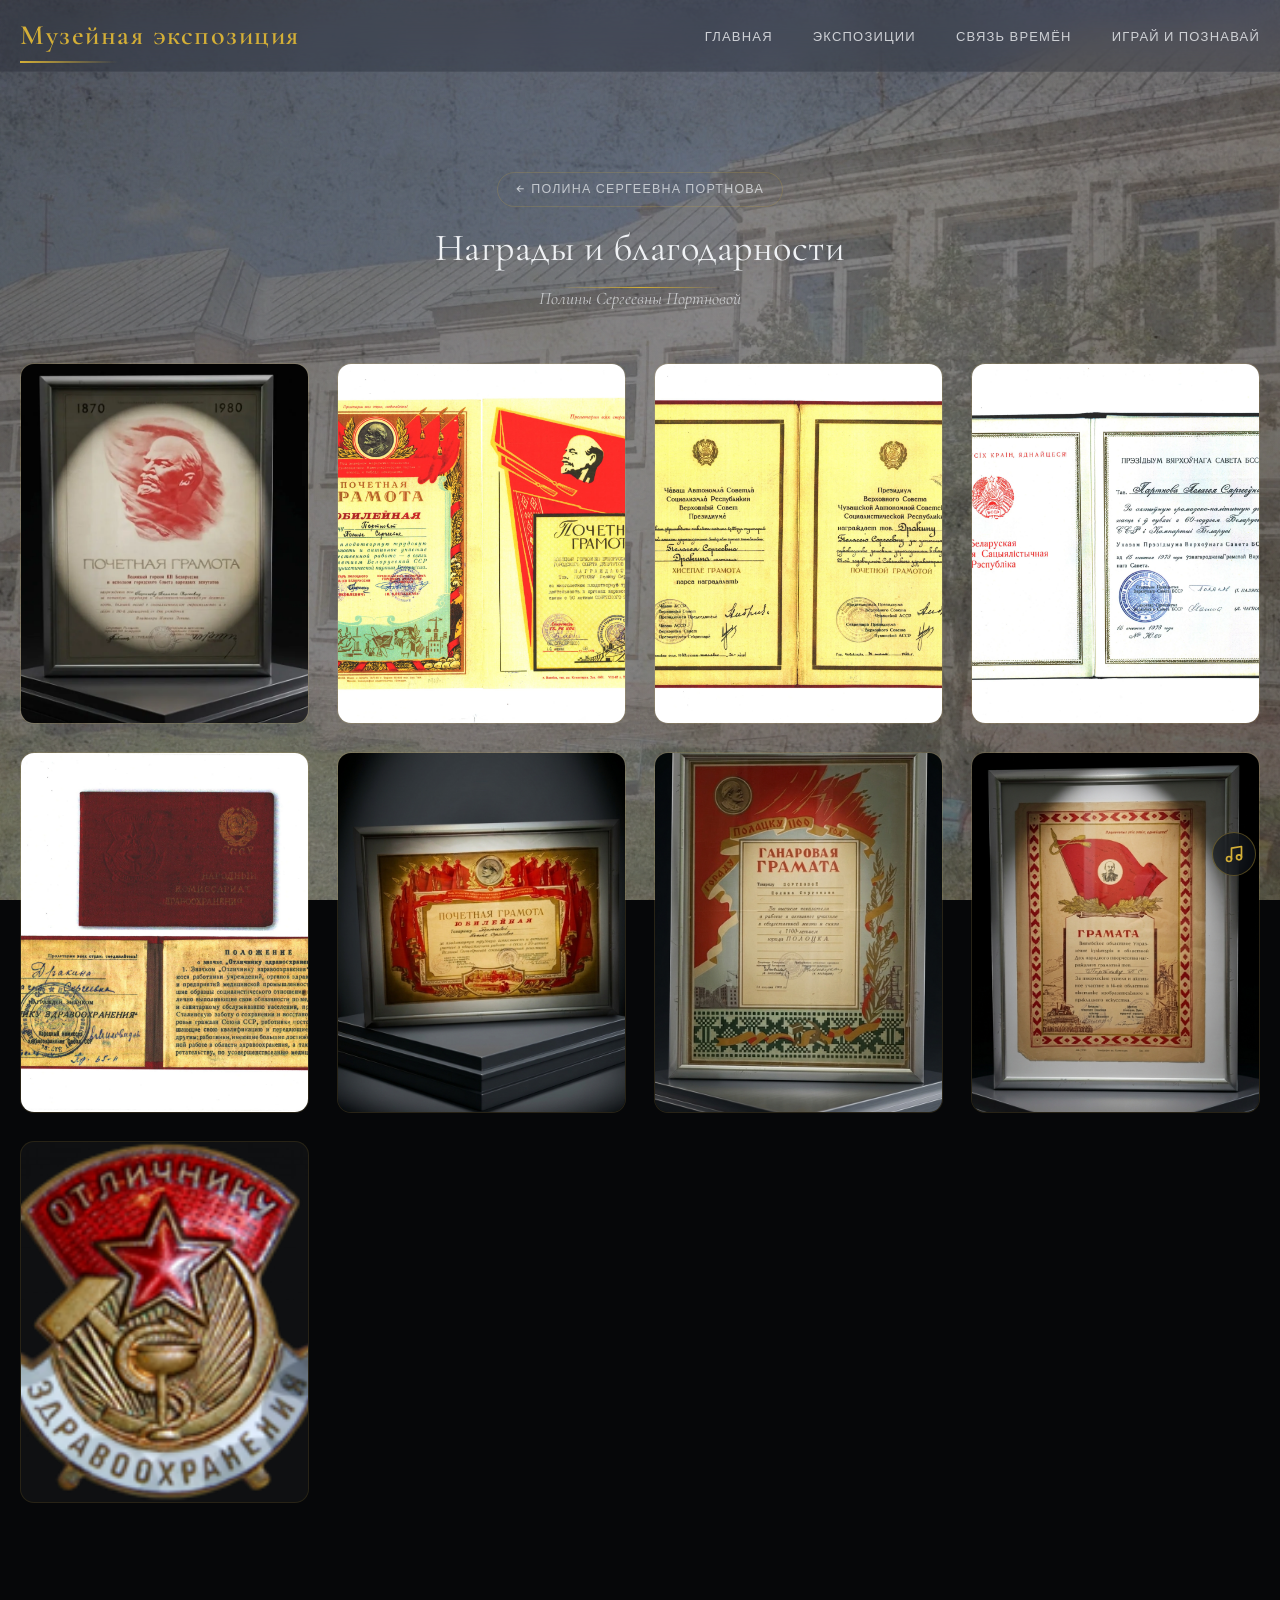
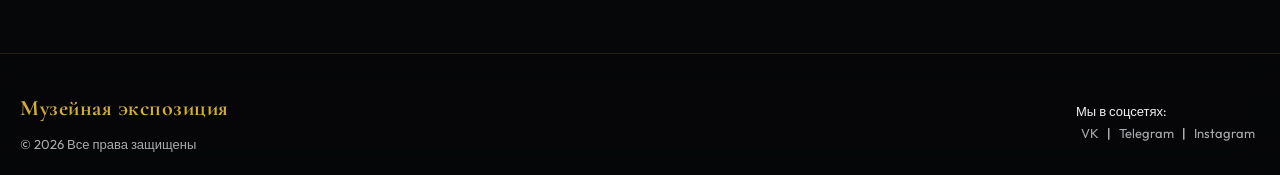
==== commit 23e4ab59: "Все галереи изменены на манифесты" ====
--- a/awards.html
+++ b/awards.html
@@ -76,65 +76,7 @@
                   date — дата (необязательно)
                   note — вторая строка (необязательно)
           -->
-          <script id="awards-data" type="application/json">
-            [
-              {
-                "src": "assets/awards/award-01.webp",
-                "alt": "Награда 1 — Полина Сергеевна Портнова",
-                "name": "Благодарность",
-                "date": ""
-              },
-              {
-                "src": "assets/awards/award-02.webp",
-                "alt": "Награда 2 — Полина Сергеевна Портнова",
-                "name": "Благодарность",
-                "date": ""
-              },
-              {
-                "src": "assets/awards/award-03.webp",
-                "alt": "Награда 3 — Полина Сергеевна Портнова",
-                "name": "Благодарность",
-                "date": ""
-              },
-              {
-                "src": "assets/awards/award-04.webp",
-                "alt": "Награда 4 — Полина Сергеевна Портнова",
-                "name": "Благодарность",
-                "date": ""
-              },
-              {
-                "src": "assets/awards/award-05.webp",
-                "alt": "Награда 5 — Полина Сергеевна Портнова",
-                "name": "Благодарность",
-                "date": ""
-              },
-              {
-                "src": "assets/awards/award-06.png",
-                "alt": "Награда 6 — Полина Сергеевна Портнова",
-                "name": "Благодарность",
-                "date": ""
-              },
-              {
-                "src": "assets/awards/award-07.png",
-                "alt": "Награда 7 — Полина Сергеевна Портнова",
-                "name": "Благодарность",
-                "date": ""
-              },
-              {
-                "src": "assets/awards/award-08.png",
-                "alt": "Награда 8 — Полина Сергеевна Портнова",
-                "name": "Благодарность",
-                "date": ""
-              },
-              {
-                "src": "assets/awards/award-09.png",
-                "alt": "Награда 9 — Полина Сергеевна Портнова",
-                "name": "Благодарность",
-                "date": ""
-              }
-            ]
-          </script>
-
+          <!-- Награды загружаются из assets/awards/manifest.json -->
           <div
             class="gallery-grid"
             id="awards-grid"
--- a/style.css
+++ b/style.css
@@ -1,3829 +1,1025 @@
 :root {
   --bg: #060709;
-  --surface-light: rgba(255, 255, 255, 0.03);
-  --text-bg: rgba(10, 15, 24, 0.5);
-  --text-bg-blur: 12px;
-  --text-bg-border: rgba(212, 175, 55, 0.15);
-  --text-bg-radius: var(--radius);
+  --bg-warm: #0a0f18;
+  --surface: rgba(255, 255, 255, 0.04);
+  --surface-hover: rgba(255, 255, 255, 0.08);
+  --glass: rgba(10, 15, 24, 0.55);
+  --glass-border: rgba(212, 175, 55, 0.12);
+  --glass-border-hover: rgba(212, 175, 55, 0.55);
   --light: #f8f5f2;
-  --text: #f5f7fa;
-  --text-muted: rgba(245, 247, 250, 0.75);
+  --text: #f0f2f5;
+  --text-muted: rgba(240, 242, 245, 0.7);
   --accent: #d4af37;
-  --accent-soft: rgba(212, 175, 55, 0.15);
-  --accent-glow: rgba(212, 175, 55, 0.3);
-
+  --accent-soft: rgba(212, 175, 55, 0.12);
+  --accent-glow: rgba(212, 175, 55, 0.25);
+  --danger: #e05c5c;
+  --success: #48bb78;
   --font-serif: "Cormorant Garamond", serif;
   --font-sans: "Outfit", sans-serif;
-
-  --radius: 24px;
-  --radius-sm: 18px;
-  --transition: 0.4s cubic-bezier(0.2, 0.9, 0.3, 1);
-  --shadow: 0 25px 50px -12px rgba(0, 0, 0, 0.6);
-
-  --header-height: 80px;
-  --surface-dark: rgba(10, 15, 24, 0.9);
-  --accent-border: rgba(212, 175, 55, 0.25);
-  --accent-border-hover: rgba(212, 175, 55, 0.75);
-}
-
-* {
-  box-sizing: border-box;
-  margin: 0;
-  padding: 0;
-}
-
-img,
-video,
-iframe,
-embed,
-object,
-svg {
-  max-width: 100%; /* не даём медиа выйти за ширину контейнера */
-}
-
-html {
-  height: 100%;
-  overflow-x: hidden; /* блокируем горизонтальный скролл на уровне корня */
-  background-color: var(--bg);
-  scroll-padding-top: var(--header-height);
-  scroll-behavior: smooth;
-}
+  --radius: 20px;
+  --radius-sm: 14px;
+  --radius-xs: 10px;
+  --transition: 0.45s cubic-bezier(0.22, 1, 0.36, 1);
+  --shadow-sm: 0 4px 20px rgba(0, 0, 0, 0.3);
+  --shadow: 0 12px 40px rgba(0, 0, 0, 0.4);
+  --shadow-lg: 0 25px 60px rgba(0, 0, 0, 0.5);
+  --header-height: 72px;
+}
+
+* { box-sizing: border-box; margin: 0; padding: 0; }
+img, video, iframe, embed, object, svg { max-width: 100%; }
+html { height: 100%; overflow-x: hidden; background: var(--bg); scroll-padding-top: var(--header-height); scroll-behavior: smooth; }
 
 body {
   font-family: var(--font-sans);
   color: var(--text);
-  line-height: 1.6;
+  line-height: 1.65;
   overflow-x: hidden;
-  max-width: 100%; /* не даём body выйти за viewport */
+  max-width: 100%;
   min-height: 100vh;
   position: relative;
-  background:
-    linear-gradient(
-      135deg,
-      rgba(6, 7, 9, 0.5) 0%,
-      rgba(20, 25, 35, 0.4) 50%,
-      rgba(6, 7, 9, 0.5) 100%
-    ),
-    url("assets/background.webp");
+  background: linear-gradient(135deg, rgba(6,7,9,0.6) 0%, rgba(20,25,35,0.5) 50%, rgba(6,7,9,0.6) 100%), url("assets/background.webp");
   background-size: cover;
   background-position: center;
   background-repeat: no-repeat;
   background-attachment: fixed;
 }
 
-/* iOS Safari fix: background-attachment: fixed causes white flicker / broken scroll */
-@supports (-webkit-touch-callout: none) {
-  body {
-    background-attachment: scroll;
-  }
-}
-
-.container {
-  max-width: 1280px;
-  margin: 0 auto;
-  padding: 50px 20px;
-  width: 100%;
-  overflow-x: hidden;
-}
-
-/* Шапка */
+body::before {
+  content: "";
+  position: fixed;
+  inset: 0;
+  background-image: url("data:image/svg+xml,%3Csvg viewBox='0 0 256 256' xmlns='http://www.w3.org/2000/svg'%3E%3Cfilter id='n'%3E%3CfeTurbulence type='fractalNoise' baseFrequency='0.9' numOctaves='4' stitchTiles='stitch'/%3E%3C/filter%3E%3Crect width='100%25' height='100%25' filter='url(%23n)' opacity='0.03'/%3E%3C/svg%3E");
+  pointer-events: none;
+  z-index: 0;
+}
+
+@supports (-webkit-touch-callout: none) { body { background-attachment: scroll; } }
+
+::-webkit-scrollbar { width: 6px; }
+::-webkit-scrollbar-track { background: var(--bg); }
+::-webkit-scrollbar-thumb { background: var(--accent); border-radius: 3px; opacity: 0.5; }
+::-webkit-scrollbar-thumb:hover { opacity: 0.8; }
+::selection { background: var(--accent); color: var(--bg); }
+
+.container { max-width: 1280px; margin: 0 auto; padding: 50px 20px; width: 100%; overflow-x: hidden; }
+
 .header {
-  position: fixed;
-  top: 0;
-  width: 100%;
-  z-index: 1000;
-  background: rgba(10, 15, 24, 0.3);
-  backdrop-filter: blur(16px);
-  -webkit-backdrop-filter: blur(16px);
-  border-bottom: 1px solid rgba(255, 255, 255, 0.05);
-  height: var(--header-height);
-  display: flex;
-  align-items: center;
-  overflow: visible;
-}
-
-.nav {
-  display: flex;
-  justify-content: space-between;
-  align-items: center;
-  padding: 15px 20px;
-  width: 100%;
-  /* .container sets overflow-x:hidden which clips the
-     mobile dropdown — override it for the nav bar */
-  overflow: visible !important;
-  position: relative;
-}
+  position: fixed; top: 0; width: 100%; z-index: 1000; height: var(--header-height);
+  background: rgba(10, 15, 24, 0.25);
+  backdrop-filter: blur(18px) saturate(1.2);
+  -webkit-backdrop-filter: blur(18px) saturate(1.2);
+  border-bottom: 1px solid rgba(255, 255, 255, 0.04);
+  display: flex; align-items: center;
+}
+
+.nav { display: flex; justify-content: space-between; align-items: center; padding: 12px 20px; width: 100%; overflow: visible !important; position: relative; }
 
 .logo {
-  font-family: var(--font-serif);
-  font-size: clamp(20px, 4vw, 32px);
-  font-weight: 600;
-  letter-spacing: 2px;
-  color: var(--accent);
-  text-transform: uppercase;
-  position: relative;
-  z-index: 1002;
-}
-
-.logo::after {
-  content: "";
-  position: absolute;
-  bottom: -6px;
-  left: 0;
-  width: 40%;
-  height: 2px;
-  background: linear-gradient(90deg, var(--accent), transparent);
-}
-
-.nav-menu {
-  display: flex;
-  gap: 48px;
-  list-style: none;
-  z-index: 999;
-}
-
+  font-family: var(--font-serif); font-size: clamp(18px, 3.5vw, 28px); font-weight: 600;
+  letter-spacing: 1.5px; color: var(--accent); position: relative; z-index: 1002;
+}
+.logo::after { content: ""; position: absolute; bottom: -4px; left: 0; width: 35%; height: 1.5px; background: linear-gradient(90deg, var(--accent), transparent); }
+
+.nav-menu { display: flex; gap: 40px; list-style: none; z-index: 999; }
 .nav-menu a {
-  text-decoration: none;
-  color: var(--text);
-  font-size: 14px;
-  text-transform: uppercase;
-  letter-spacing: 1.5px;
+  text-decoration: none; color: var(--text); font-size: 13px; text-transform: uppercase;
+  letter-spacing: 1.2px; transition: var(--transition); position: relative; padding-bottom: 3px;
+  opacity: 0.8;
+}
+.nav-menu a::before { content: ""; position: absolute; bottom: 0; left: 0; width: 0; height: 1.5px; background: var(--accent); transition: width 0.35s ease; }
+.nav-menu a:hover { opacity: 1; color: var(--accent); }
+.nav-menu a:hover::before { width: 100%; }
+
+.burger {
+  display: none; flex-direction: column; justify-content: center; align-items: center;
+  gap: 5px; width: 38px; height: 38px; cursor: pointer; z-index: 1001; padding: 0;
+  background: rgba(10, 15, 24, 0.5); border: 1px solid rgba(212, 175, 55, 0.25);
+  border-radius: var(--radius-xs); backdrop-filter: blur(10px); transition: var(--transition);
+}
+.burger:hover { border-color: rgba(212, 175, 55, 0.6); background: rgba(10, 15, 24, 0.7); }
+.burger span { display: block; height: 1.5px; background: rgba(245, 247, 250, 0.7); border-radius: 2px; transition: var(--transition); }
+.burger span:nth-child(1) { width: 16px; }
+.burger span:nth-child(2) { width: 10px; align-self: flex-start; margin-left: 11px; }
+.burger span:nth-child(3) { width: 16px; }
+.burger:hover span { background: var(--accent); }
+.burger.active { border-color: rgba(212, 175, 55, 0.5); background: rgba(10, 15, 24, 0.8); }
+.burger.active span:nth-child(1) { width: 16px; transform: translateY(6.5px) rotate(45deg); background: var(--accent); }
+.burger.active span:nth-child(2) { opacity: 0; transform: scaleX(0); }
+.burger.active span:nth-child(3) { width: 16px; transform: translateY(-6.5px) rotate(-45deg); background: var(--accent); }
+
+body.menu-open { overflow: hidden; }
+
+.hero { padding-top: calc(var(--header-height) + 40px); position: relative; }
+.hero-text-container {
+  position: relative; max-width: 920px; margin: 0 auto 50px; padding: 48px;
+  display: flex; justify-content: center; align-items: center;
+  background: var(--glass); border: 1px solid var(--glass-border);
+  border-radius: var(--radius); backdrop-filter: blur(14px); overflow: hidden;
+}
+.hero-text-container::before {
+  content: ""; position: absolute; inset: 0;
+  background: linear-gradient(135deg, rgba(212,175,55,0.06) 0%, transparent 50%);
+  pointer-events: none;
+}
+.hero-text-container::after {
+  content: ""; position: absolute; top: -1px; left: -1px; right: -1px;
+  height: 1px;
+  background: linear-gradient(90deg, transparent, var(--accent), transparent);
+  opacity: 0.5;
+  animation: shimmer 3s ease-in-out infinite;
+}
+@keyframes shimmer { 0%, 100% { opacity: 0.3; } 50% { opacity: 0.8; } }
+
+.hero-text { position: relative; z-index: 2; text-align: center; max-width: 800px; }
+.hero-title {
+  font-family: var(--font-serif); color: var(--accent);
+  font-size: clamp(2rem, 5vw, 3.6rem); line-height: 1.1; margin-bottom: 24px;
+  text-shadow: 0 15px 40px rgba(0,0,0,0.5); font-weight: 500; letter-spacing: -0.3px;
+}
+.hero-subtitle {
+  font-family: var(--font-serif); font-size: clamp(1.4rem, 2.8vw, 1.8rem);
+  color: var(--text-muted); line-height: 1.5; max-width: 700px; margin: 0 auto;
+  font-style: italic; border-left: 2px solid var(--accent); padding-left: 24px; text-align: left;
+}
+
+.section-title {
+  font-family: var(--font-serif); font-size: clamp(2.2rem, 4.5vw, 3.2rem);
+  font-weight: 400; margin-bottom: 50px; text-align: center; letter-spacing: 0.5px;
+  color: var(--text); position: relative; display: block; width: 100%;
+}
+.section-title::after {
+  content: ""; position: absolute; bottom: -8px; left: 30%; width: 40%;
+  height: 1px; background: linear-gradient(90deg, transparent, var(--accent), transparent);
+}
+
+.section-subtitle {
+  font-family: var(--font-serif); font-size: clamp(1.3rem, 2.5vw, 1.7rem);
+  color: var(--text-muted); line-height: 1.6; font-style: italic; padding: 40px;
+  text-align: left;
+  background: var(--glass); backdrop-filter: blur(14px);
+  border: 1px solid var(--glass-border); border-radius: var(--radius);
+  position: relative; overflow: hidden; width: 100%; margin: 0 auto;
+}
+.section-subtitle::before {
+  content: ""; position: absolute; top: 0; left: 0; width: 3px; height: 100%;
+  background: linear-gradient(180deg, var(--accent), transparent);
+}
+
+.exhibitions { background: rgba(0, 0, 0, 0.1); padding: 60px 0; margin: 20px 0; }
+
+.swipe-gallery {
+  position: relative; max-width: 1100px; margin: 0 auto; overflow: hidden;
+  border-radius: var(--radius); box-shadow: var(--shadow-lg);
+}
+.swipe-track { display: flex; transition: transform 0.7s cubic-bezier(0.25, 0.46, 0.45, 0.94); }
+.swipe-slide { flex: 0 0 100%; max-width: 100%; position: relative; overflow: hidden; }
+.swipe-slide img {
+  width: 100%; height: 500px; object-fit: cover; display: block;
+  transition: transform 0.8s ease, filter 0.6s;
+  filter: brightness(0.85) contrast(1.05);
+}
+.swipe-slide:hover img { transform: scale(1.04); filter: brightness(1); }
+
+.slide-caption {
+  position: absolute; left: 36px; bottom: 36px;
+  background: var(--glass); backdrop-filter: blur(16px);
+  border: 1px solid var(--glass-border); border-radius: 60px;
+  padding: 14px 32px; font-family: var(--font-serif); font-size: 1.5rem;
+  color: var(--text); box-shadow: var(--shadow); transition: var(--transition);
+  pointer-events: none;
+}
+.swipe-slide:hover .slide-caption {
+  background: rgba(212, 175, 55, 0.18);
+  transform: translateY(-4px);
+}
+
+.swipe-btn {
+  position: absolute; top: 50%; transform: translateY(-50%);
+  background: var(--glass); backdrop-filter: blur(14px);
+  color: var(--accent); border: 1.5px solid rgba(212, 175, 55, 0.4);
+  width: 48px; height: 48px; border-radius: 50%; cursor: pointer; z-index: 10;
+  display: flex; align-items: center; justify-content: center;
+  box-shadow: var(--shadow-sm); transition: var(--transition);
+}
+.swipe-btn svg { width: 20px; height: 20px; stroke: var(--accent); }
+.swipe-btn:hover {
+  background: var(--surface-hover); border-color: var(--accent);
+  box-shadow: 0 0 24px rgba(212, 175, 55, 0.2), var(--shadow-sm);
+  transform: translateY(-50%) scale(1.08);
+}
+.swipe-btn:active { transform: translateY(-50%) scale(0.95); }
+.swipe-btn.prev { left: 16px; }
+.swipe-btn.next { right: 16px; }
+
+.swipe-dots { display: flex; justify-content: center; gap: 14px; margin-top: 28px; }
+
+.dot {
+  width: 8px; height: 8px; border-radius: 50%;
+  background: rgba(212, 175, 55, 0.25); cursor: pointer;
+  transition: var(--transition); border: 1px solid transparent;
+}
+.dot.active { background: var(--accent); transform: scale(1.4); }
+
+.carousel-section {
+  padding: 80px 0 100px;
+  background: rgba(10, 15, 24, 0.25);
+  position: relative; z-index: 10; margin-top: 20px;
+}
+.carousel-wrapper { position: relative; width: 100%; height: 460px; margin: 0 auto; pointer-events: none; }
+.carousel-3d, .carousel-controls { pointer-events: auto; }
+.carousel-3d { position: relative; width: 100%; height: 100%; transform-style: preserve-3d; perspective: 1000px; }
+
+.carousel-item {
+  position: absolute; top: 50%; left: 50%; width: 300px; height: 380px;
+  margin-left: -150px; margin-top: -190px; max-width: 90vw;
+  transform-style: preserve-3d;
+  transition: transform 0.5s cubic-bezier(0.22, 1, 0.36, 1), opacity 0.3s ease;
+  will-change: transform, opacity;
+}
+
+.carousel-card {
+  width: 100%; height: 100%; border-radius: var(--radius); overflow: hidden;
+  display: flex; flex-direction: column;
+  background: var(--glass); backdrop-filter: blur(14px);
+  border: 1px solid var(--glass-border);
+  box-shadow: var(--shadow-lg);
   transition: var(--transition);
-  position: relative;
-  padding-bottom: 4px;
-}
-
-.nav-menu a::before {
-  content: "";
-  position: absolute;
-  bottom: 0;
-  left: 0;
-  width: 0;
-  height: 1px;
-  background: var(--accent);
-  transition: width 0.3s ease;
-}
-
-.nav-menu a:hover {
-  color: var(--accent);
-}
-
-.nav-menu a:hover::before {
-  width: 100%;
-}
-
-/* Бургер-меню */
-.burger {
-  display: none;
-  flex-direction: column;
-  justify-content: center;
-  align-items: center;
-  gap: 5px;
-  width: 40px;
-  height: 40px;
-  cursor: pointer;
-  z-index: 1001;
-  padding: 0;
-  background: rgba(10, 15, 24, 0.4);
-  border: 1px solid rgba(212, 175, 55, 0.3);
-  border-radius: 10px;
-  backdrop-filter: blur(10px);
-  -webkit-backdrop-filter: blur(10px);
-  transition:
-    border-color 0.35s ease,
-    background 0.35s ease,
-    box-shadow 0.35s ease;
-}
-
-.burger:hover {
-  border-color: rgba(212, 175, 55, 0.75);
-  background: rgba(10, 15, 24, 0.7);
-  box-shadow: 0 0 16px rgba(212, 175, 55, 0.1);
-}
-
-.burger span {
-  display: block;
-  height: 1.5px;
-  background-color: rgba(245, 247, 250, 0.75);
-  border-radius: 2px;
-  transition: var(--transition);
-}
-
-/* Три черты разной длины — элегантный асимметричный штрих */
-.burger span:nth-child(1) {
-  width: 18px;
-}
-.burger span:nth-child(2) {
-  width: 12px;
-  align-self: flex-start;
-  margin-left: 11px;
-}
-.burger span:nth-child(3) {
-  width: 18px;
-}
-
-.burger:hover span {
-  background-color: var(--accent);
-}
-
-.burger.active {
-  border-color: rgba(212, 175, 55, 0.6);
-  background: rgba(10, 15, 24, 0.75);
-}
-
-.burger.active span:nth-child(1) {
-  width: 18px;
-  transform: translateY(6.5px) rotate(45deg);
-  background-color: var(--accent);
-}
-
-.burger.active span:nth-child(2) {
-  opacity: 0;
-  transform: scaleX(0);
-}
-
-.burger.active span:nth-child(3) {
-  width: 18px;
-  transform: translateY(-6.5px) rotate(-45deg);
-  background-color: var(--accent);
-}
-
-body.menu-open {
-  overflow: hidden;
-}
-
-/* Hero секция (index.html) */
-.hero {
-  padding-top: calc(var(--header-height) + 20px);
-}
-
-.hero-text-container {
-  position: relative;
-  max-width: 1000px;
-  margin: 0 auto 60px;
-  padding: 48px;
-  display: flex;
-  justify-content: center;
-  align-items: center;
-  background: var(--text-bg);
-  border: 1px solid var(--text-bg-border);
-  border-radius: var(--text-bg-radius);
-  backdrop-filter: blur(var(--text-bg-blur));
-  -webkit-backdrop-filter: blur(var(--text-bg-blur));
-  overflow: hidden;
-}
-
-.hero-text-container::before {
-  content: "";
-  position: absolute;
-  top: 0;
-  left: 0;
-  width: 2px;
-  height: 100%;
-  background: linear-gradient(180deg, #fff8e0 0%, var(--accent) 30%, rgba(212, 175, 55, 0.2) 80%, transparent 100%);
-  border-radius: 0 0 0 var(--text-bg-radius);
-  filter: blur(0.5px);
-}
-
-.hero-text {
-  position: relative;
-  z-index: 2;
-  text-align: center;
-  max-width: 820px;
-}
-
-.hero-title {
-  font-family: var(--font-serif);
-  color: var(--accent);
-  font-size: clamp(2.2rem, 6vw, 4rem);
-  line-height: 1.1;
-  margin-bottom: 24px;
-  text-shadow: 0 15px 40px rgba(0, 0, 0, 0.6);
-  font-weight: 500;
-  letter-spacing: -0.5px;
-}
-
-.hero-subtitle {
-  font-family: var(--font-serif);
-  font-size: clamp(1.8rem, 3.6vw, 2.1rem);
-  color: var(--text-muted);
-  line-height: 1.5;
-  max-width: 750px;
-  margin: 0 auto;
-  font-style: italic;
-  border-left: 2px solid var(--accent);
-  padding-left: 24px;
-  text-align: left;
-}
-
-/* Секция выставок – слайдер (index.html) */
-.exhibitions {
-  background: rgba(0, 0, 0, 0.15);
-  padding: 60px 0;
-  margin: 30px 0;
-}
-
-.swipe-gallery {
-  position: relative;
-  max-width: 1100px;
-  margin: 0 auto;
-  overflow: hidden;
-  border-radius: 36px;
-  box-shadow: var(--shadow);
-}
-
-.swipe-track {
-  display: flex;
-  transition: transform 0.7s cubic-bezier(0.25, 0.46, 0.45, 0.94);
-}
-
-.swipe-slide {
-  flex: 0 0 100%;
-  max-width: 100%;
-  position: relative;
-  overflow: hidden;
-}
-
-.swipe-slide img {
-  width: 100%;
-  height: 550px;
-  object-fit: cover;
-  display: block;
-  transition:
-    transform 0.8s ease,
-    filter 0.5s;
-  filter: brightness(0.9);
-  cursor: pointer;
-}
-
-.swipe-slide:hover img {
-  transform: scale(1.05);
-  filter: brightness(1);
-}
-
-.slide-caption {
-  position: absolute;
-  left: 40px;
-  bottom: 40px;
-  background: var(--text-bg);
-  backdrop-filter: blur(var(--text-bg-blur));
-  -webkit-backdrop-filter: blur(var(--text-bg-blur));
-  border: 1px solid var(--text-bg-border);
-  border-radius: 60px;
-  padding: 16px 36px;
-  font-family: var(--font-serif);
-  font-size: 1.8rem;
-  color: var(--text);
-  box-shadow: 0 10px 30px rgba(0, 0, 0, 0.3);
-  transform: translateY(0);
-  transition:
-    transform 0.4s ease,
-    background 0.4s;
-  pointer-events: none;
-}
-
-.swipe-slide:hover .slide-caption {
-  background: rgba(212, 175, 55, 0.2);
-  transform: translateY(-5px);
-}
-
-.swipe-btn {
-  position: absolute;
-  top: 50%;
-  transform: translateY(-50%);
-  background: rgba(6, 7, 9, 0.75);
-  backdrop-filter: blur(14px);
-  -webkit-backdrop-filter: blur(14px);
-  color: var(--accent);
-  border: 1.5px solid rgba(212, 175, 55, 0.6);
-  width: 52px;
-  height: 52px;
-  border-radius: 50%;
-  cursor: pointer;
-  z-index: 10;
-  transition:
-    background 0.3s ease,
-    border-color 0.3s ease,
-    transform 0.3s cubic-bezier(0.2, 0.9, 0.3, 1),
-    box-shadow 0.3s ease;
-  display: flex;
-  align-items: center;
-  justify-content: center;
-  box-shadow: 0 4px 20px rgba(0, 0, 0, 0.5);
-}
-
-.swipe-btn svg {
-  width: 22px;
-  height: 22px;
-  stroke: var(--accent);
-  filter: drop-shadow(0 0 4px rgba(212, 175, 55, 0.4));
-}
-
-.swipe-btn:hover {
-  background: rgba(6, 7, 9, 0.92);
-  border-color: rgba(212, 175, 55, 1);
-  box-shadow:
-    0 0 20px rgba(212, 175, 55, 0.25),
-    0 4px 20px rgba(0, 0, 0, 0.6);
-  transform: translateY(-50%) scale(1.08);
-}
-
-.swipe-btn:active {
-  transform: translateY(-50%) scale(0.95);
-}
-
-.swipe-btn.prev {
-  left: 15px;
-}
-.swipe-btn.next {
-  right: 15px;
-}
-
-.swipe-dots {
-  display: flex;
-  justify-content: center;
-  gap: 16px;
-  margin-top: 30px;
-}
-
-.dot {
-  width: 10px;
-  height: 10px;
-  border-radius: 50%;
-  background: rgba(212, 175, 55, 0.3);
-  cursor: pointer;
-  transition: var(--transition);
-}
-
-.dot.active {
-  background: var(--accent);
-  transform: scale(1.3);
-}
-
-/* Floating 3D Carousel (index.html) */
-.carousel-section {
-  padding: 100px 0 100px;
-  background: rgba(10, 15, 24, 0.3);
-  position: relative;
-  z-index: 10;
-  margin-top: 20px;
-}
-
-.carousel-wrapper {
-  position: relative;
-  width: 100%;
-  height: 480px;
-  margin: 0 auto;
-  pointer-events: none;
-}
-
-.carousel-3d,
-.carousel-controls {
-  pointer-events: auto;
-}
-
-.carousel-3d {
-  position: relative;
-  width: 100%;
-  height: 100%;
-  transform-style: preserve-3d;
-  perspective: 1000px;
-}
-
-.carousel-item {
-  position: absolute;
-  top: 50%;
-  left: 50%;
-  width: 320px;
-  height: 400px;
-  margin-left: -160px;
-  margin-top: -200px;
-  max-width: 90vw;
-  transform-style: preserve-3d;
-  transition:
-    transform 0.5s cubic-bezier(0.2, 0.9, 0.3, 1),
-    opacity 0.3s ease;
-  will-change: transform, opacity;
-}
-
-.carousel-card {
-  width: 100%;
-  height: 100%;
-  border-radius: var(--text-bg-radius);
-  overflow: hidden;
-  display: flex;
-  flex-direction: column;
-  background: var(--text-bg);
-  backdrop-filter: blur(var(--text-bg-blur));
-  -webkit-backdrop-filter: blur(var(--text-bg-blur));
-  border: 1px solid var(--text-bg-border);
-  box-shadow:
-    0 15px 35px rgba(0, 0, 0, 0.25),
-    0 0 50px rgba(212, 175, 55, 0.12);
-  transition: border-color 0.5s cubic-bezier(0.2, 0.9, 0.3, 1), box-shadow 0.5s cubic-bezier(0.2, 0.9, 0.3, 1), transform 0.5s cubic-bezier(0.2, 0.9, 0.3, 1);
-}
-
+}
 .carousel-item:hover .carousel-card {
   border-color: var(--accent);
-  box-shadow:
-    0 25px 50px rgba(0, 0, 0, 0.3),
-    0 0 60px rgba(212, 175, 55, 0.25),
-    inset 0 1px 0 rgba(255, 255, 255, 0.4),
-    inset 0 -1px 0 rgba(212, 175, 55, 0.15);
-  transform: translateY(-5px);
-}
-
-.card-image {
-  width: 100%;
-  height: 100%;
-  border-radius: var(--radius);
-  overflow: hidden;
-  box-shadow: var(--shadow);
-  border: 1px solid rgba(255, 255, 255, 0.1);
-}
-
-.card-image::after {
-  content: "";
-  position: absolute;
-  bottom: 0;
-  left: 0;
-  right: 0;
-  height: 40px;
-  background: linear-gradient(to top, rgba(10, 15, 24, 0.8), transparent);
-}
-
-.card-image img {
-  width: 100%;
-  height: 100%;
-  object-fit: cover;
-  display: block;
-}
-
-.carousel-item:hover .card-image img {
-  transform: scale(1.08);
-}
+  box-shadow: 0 20px 50px rgba(0,0,0,0.3), 0 0 40px rgba(212,175,55,0.15);
+  transform: translateY(-4px);
+}
+
+.card-image { width: 100%; height: 100%; border-radius: var(--radius); overflow: hidden; position: relative; }
+.card-image::after { content: ""; position: absolute; bottom: 0; left: 0; right: 0; height: 50px; background: linear-gradient(to top, rgba(10, 15, 24, 0.7), transparent); }
+.card-image img { width: 100%; height: 100%; object-fit: cover; display: block; transition: transform 0.6s ease; }
+.carousel-item:hover .card-image img { transform: scale(1.06); }
+.carousel-3d .card-image { cursor: pointer; }
 
 .carousel-controls {
-  position: absolute;
-  bottom: -50px;
-  left: 50%;
-  transform: translateX(-50%);
-  display: flex;
-  align-items: center;
-  gap: 30px;
-  z-index: 1000;
+  position: absolute; bottom: -50px; left: 50%; transform: translateX(-50%);
+  display: flex; align-items: center; gap: 28px; z-index: 1000;
 }
 
 .carousel-btn {
-  width: 56px;
-  height: 56px;
-  border-radius: 50%;
-  background: rgba(212, 175, 55, 0.15);
-  border: 2px solid var(--accent);
-  color: var(--accent);
-  cursor: pointer;
-  display: flex;
-  align-items: center;
-  justify-content: center;
-  transition: background 0.4s cubic-bezier(0.2, 0.9, 0.3, 1), transform 0.4s cubic-bezier(0.2, 0.9, 0.3, 1), backdrop-filter 0.4s cubic-bezier(0.2, 0.9, 0.3, 1);
-  flex-shrink: 0;
-}
-
-.carousel-btn:hover {
-  background: rgba(212, 175, 55, 0.3);
-  backdrop-filter: blur(8px);
-  transform: scale(1.1);
-}
-
-.carousel-btn:active {
-  transform: scale(0.95);
-}
-
-.carousel-dots {
-  display: flex;
-  gap: 12px;
-}
-
+  width: 50px; height: 50px; border-radius: 50%;
+  background: rgba(212, 175, 55, 0.1);
+  border: 2px solid var(--accent); color: var(--accent); cursor: pointer;
+  display: flex; align-items: center; justify-content: center;
+  transition: var(--transition); flex-shrink: 0;
+}
+.carousel-btn:hover { background: rgba(212, 175, 55, 0.25); transform: scale(1.1); }
+.carousel-btn:active { transform: scale(0.95); }
+
+.carousel-dots { display: flex; gap: 10px; }
 .carousel-dot {
-  width: 10px;
-  height: 10px;
-  border-radius: 50%;
-  background: rgba(212, 175, 55, 0.25);
-  cursor: pointer;
-  transition: background 0.3s ease, transform 0.3s ease, border-color 0.3s ease;
-  border: 1px solid transparent;
-}
-
-.carousel-dot:hover {
-  background: rgba(212, 175, 55, 0.5);
-  transform: scale(1.2);
-}
-
-.carousel-dot.active {
-  background: var(--accent);
-  transform: scale(1.3);
-  border-color: rgba(255, 255, 255, 0.3);
-}
-
-/* Анимация появления */
-.animate-up {
-  opacity: 0;
-  transform: translateY(40px);
-  transition: opacity 0.8s cubic-bezier(0.2, 0.9, 0.3, 1), transform 0.8s cubic-bezier(0.2, 0.9, 0.3, 1);
-}
-
-.animate-up.visible {
-  opacity: 1;
-  transform: translateY(0);
-}
-
-/* Модальное окно для видео (index.html) */
+  width: 8px; height: 8px; border-radius: 50%;
+  background: rgba(212, 175, 55, 0.2); cursor: pointer;
+  transition: var(--transition); border: 1px solid transparent;
+}
+.carousel-dot:hover { background: rgba(212, 175, 55, 0.4); transform: scale(1.2); }
+.carousel-dot.active { background: var(--accent); transform: scale(1.35); }
+
+.animate-up { opacity: 0; transform: translateY(30px); transition: opacity 0.7s ease, transform 0.7s ease; }
+.animate-up.visible { opacity: 1; transform: translateY(0); }
+
 .modal {
-  display: none;
-  position: fixed;
-  z-index: 2000;
-  left: 0;
-  top: 0;
-  width: 100%;
-  height: 100%;
-  background-color: rgba(0, 0, 0, 0.9);
-}
-
-.modal-content {
-  position: relative;
-  margin: auto;
-  padding: 20px;
-  width: 90%;
-  max-width: 800px;
-  top: 50%;
-  transform: translateY(-50%);
-}
+  display: none; position: fixed; z-index: 2000; left: 0; top: 0; width: 100%; height: 100%;
+  background: rgba(0, 0, 0, 0.88); backdrop-filter: blur(8px);
+}
+.modal-content { position: relative; margin: auto; padding: 20px; width: 90%; max-width: 800px; top: 50%; transform: translateY(-50%); }
 
 .close {
-  position: absolute;
-  top: -52px;
-  right: 0;
-  width: 40px;
-  height: 40px;
-  cursor: pointer;
-  display: flex;
-  align-items: center;
-  justify-content: center;
-  background: rgba(10, 15, 24, 0.6);
-  border: 1px solid rgba(212, 175, 55, 0.35);
-  border-radius: 10px;
-  backdrop-filter: blur(12px);
-  -webkit-backdrop-filter: blur(12px);
-  color: rgba(245, 247, 250, 0.65);
-  font-size: 0; /* скрываем символ × */
-  transition:
-    border-color 0.3s ease,
-    background 0.3s ease,
-    box-shadow 0.3s ease;
-}
-
-/* Рисуем крест через псевдоэлементы */
-.close::before,
-.close::after {
-  content: "";
-  position: absolute;
-  width: 14px;
-  height: 1.5px;
-  background: rgba(245, 247, 250, 0.65);
-  border-radius: 2px;
-  transition: background 0.3s ease;
-}
-.close::before {
-  transform: rotate(45deg);
-}
-.close::after {
-  transform: rotate(-45deg);
-}
-
-.close:hover {
-  border-color: rgba(212, 175, 55, 0.75);
-  background: rgba(10, 15, 24, 0.85);
-  box-shadow: 0 0 16px rgba(212, 175, 55, 0.12);
-}
-.close:hover::before,
-.close:hover::after {
-  background: var(--accent);
-}
-
-#modalVideo {
-  width: 100%;
-  height: auto;
-  border-radius: 12px;
-  box-shadow: 0 20px 40px rgba(0, 0, 0, 0.5);
-}
-
-/* Указатель мыши для карусели */
-.carousel-3d .card-image {
-  cursor: pointer;
-}
-
-/* Контейнер галереи (gallery.html, video-gallery.html) */
-.gallery-hero {
-  padding-top: calc(var(--header-height) + 60px);
-  padding-bottom: 100px;
-}
+  position: absolute; top: -52px; right: 0; width: 40px; height: 40px;
+  cursor: pointer; display: flex; align-items: center; justify-content: center;
+  background: var(--glass); border: 1px solid rgba(212, 175, 55, 0.3);
+  border-radius: var(--radius-xs); backdrop-filter: blur(12px);
+  color: transparent; font-size: 0;
+  transition: var(--transition);
+}
+.close::before, .close::after { content: ""; position: absolute; width: 14px; height: 1.5px; background: rgba(245, 247, 250, 0.6); border-radius: 2px; transition: background 0.3s; }
+.close::before { transform: rotate(45deg); }
+.close::after { transform: rotate(-45deg); }
+.close:hover { border-color: rgba(212, 175, 55, 0.7); background: rgba(10, 15, 24, 0.85); }
+.close:hover::before, .close:hover::after { background: var(--accent); }
+
+#modalVideo { width: 100%; height: auto; border-radius: var(--radius-sm); box-shadow: var(--shadow-lg); }
+
+.gallery-hero { padding-top: calc(var(--header-height) + 50px); padding-bottom: 80px; }
 
 .gallery-grid {
   display: grid;
-  grid-template-columns: repeat(auto-fill, minmax(300px, 1fr));
-  gap: 30px;
-  margin-top: 60px;
-}
-
-/* Карточка в галерее (gallery.html) */
-.gallery-item {
-  opacity: 0;
-  transform: translateY(30px);
+  grid-template-columns: repeat(auto-fill, minmax(280px, 1fr));
+  gap: 28px; margin-top: 50px;
+}
+.gallery-item { opacity: 0; transform: translateY(20px); transition: var(--transition); }
+.gallery-item.visible { opacity: 1; transform: translateY(0); }
+
+.gallery-card {
+  position: relative; border-radius: var(--radius-sm); overflow: hidden;
+  aspect-ratio: 4 / 5;
+  background: var(--surface); border: 1px solid var(--glass-border);
   transition: var(--transition);
 }
-
-.gallery-item.visible {
-  opacity: 1;
-  transform: translateY(0);
-}
-
-.gallery-card {
-  position: relative;
-  border-radius: var(--radius-sm);
-  overflow: hidden;
-  aspect-ratio: 4 / 5;
-  background: var(--text-bg);
-  border: 1px solid var(--text-bg-border);
+.gallery-card img { width: 100%; height: 100%; object-fit: cover; transition: transform 0.6s ease; }
+
+.gallery-info {
+  position: absolute; bottom: 0; left: 0; right: 0;
+  padding: 28px 18px 18px;
+  background: linear-gradient(to top, rgba(10,15,24,0.9) 30%, transparent);
+  transform: translateY(16px); opacity: 0;
   transition: var(--transition);
 }
-
-.gallery-card img {
-  width: 100%;
-  height: 100%;
-  object-fit: cover;
-  transition: transform 0.6s cubic-bezier(0.2, 0.9, 0.3, 1);
-}
-
-.gallery-info {
-  position: absolute;
-  bottom: 0;
-  left: 0;
-  right: 0;
-  padding: 30px 20px;
-  background: var(--text-bg);
-  backdrop-filter: blur(var(--text-bg-blur));
-  border-top: 1px solid var(--text-bg-border);
-  transform: translateY(20px);
-  opacity: 0;
+.gallery-info span { font-family: var(--font-sans); font-size: 11px; color: var(--accent); text-transform: uppercase; letter-spacing: 2px; }
+.gallery-info h3 { font-family: var(--font-serif); font-size: 18px; color: var(--text); margin-top: 4px; }
+
+.gallery-card:hover {
+  transform: translateY(-8px);
+  border-color: var(--glass-border-hover);
+  box-shadow: 0 16px 40px rgba(0,0,0,0.4), 0 0 20px rgba(212,175,55,0.08);
+}
+.gallery-card:hover img { transform: scale(1.08); }
+.gallery-card:hover .gallery-info { transform: translateY(0); opacity: 1; }
+
+.video-gallery-vertical { display: flex; flex-direction: column; gap: 36px; margin-top: 40px; }
+.video-vertical-item { width: 100%; max-width: 760px; margin: 0 auto; }
+
+.video-media-block {
+  background: var(--glass); border: 1px solid var(--glass-border);
+  border-radius: var(--radius); backdrop-filter: blur(14px);
+  padding: 18px; overflow: hidden; position: relative;
   transition: var(--transition);
 }
-
-.gallery-info span {
-  font-family: var(--font-sans);
-  font-size: 12px;
-  color: var(--accent);
+.video-media-block::before {
+  content: ""; position: absolute; top: 0; left: 0; width: 3px; height: 100%;
+  background: linear-gradient(180deg, var(--accent), transparent);
+}
+.video-media-block:hover { border-color: rgba(212, 175, 55, 0.4); box-shadow: 0 12px 40px rgba(0,0,0,0.35); }
+
+.video-container {
+  position: relative; display: inline-block; cursor: pointer;
+  width: 100%; margin: 0 auto; aspect-ratio: 16 / 9;
+  overflow: hidden; border-radius: calc(var(--radius) - 4px);
+  box-shadow: var(--shadow); transition: var(--transition);
+}
+.video-container::after {
+  content: "▶"; position: absolute; top: 50%; left: 50%;
+  transform: translate(-50%, -50%);
+  width: 56px; height: 56px; display: flex; align-items: center; justify-content: center;
+  font-size: 1.3rem; color: var(--accent);
+  background: var(--glass); border: 2px solid var(--accent);
+  border-radius: 50%; box-shadow: 0 0 20px rgba(212,175,55,0.2);
+  z-index: 3; pointer-events: none; transition: var(--transition);
+}
+.video-container:hover::after {
+  background: rgba(212,175,55,0.25);
+  transform: translate(-50%, -50%) scale(1.1);
+  box-shadow: 0 0 30px rgba(212,175,55,0.35);
+}
+.video-container.playing::after { opacity: 0; }
+.video-container:hover { transform: scale(1.01); box-shadow: 0 20px 50px rgba(0,0,0,0.4); }
+
+.video-poster { display: block; width: 100%; height: auto; z-index: 2; }
+.video-player { display: none; width: 100%; height: auto; z-index: 1; }
+.video-container.playing .video-poster { display: none; }
+.video-container.playing .video-player { display: block; }
+
+.video-vertical-item .video-poster, .video-vertical-item .video-player {
+  position: absolute; top: 0; left: 0; width: 100%; height: 100%; object-fit: cover;
+}
+.video-vertical-item .video-poster { z-index: 2; }
+.video-vertical-item .video-player { z-index: 1; display: none; }
+.video-vertical-item .video-container.playing .video-poster { display: none; }
+.video-vertical-item .video-container.playing .color-reveal { opacity: 1; }
+.video-vertical-item .video-container.has-color-reveal.playing .video-poster { display: block; }
+
+.video-caption {
+  margin-top: 14px; font-family: var(--font-serif); font-size: 1rem;
+  color: var(--text); text-align: center; letter-spacing: 0.3px; line-height: 1.5;
+}
+
+.video-caption-only { display: flex; flex-direction: column; gap: 14px; }
+.video-caption-only img { border-radius: calc(var(--radius) - 4px); box-shadow: var(--shadow); width: 100%; height: auto; display: block; }
+
+.video-vertical-item .color-reveal {
+  position: absolute; top: 0; left: 0; width: 100%; height: 100%;
+  object-fit: cover; z-index: 3; opacity: 0; transition: opacity 0.8s ease;
+}
+.video-vertical-item .video-container.playing .video-poster { display: none; }
+.video-vertical-item .video-container.has-color-reveal.playing .video-poster { display: block; }
+.video-vertical-item .video-container.playing .color-reveal { opacity: 1; }
+
+.footer {
+  background: rgba(6, 7, 9, 0.5);
+  backdrop-filter: blur(20px) saturate(1.2);
+  border-top: 1px solid rgba(212, 175, 55, 0.15);
+  padding: 36px 0 20px; margin-top: 50px;
+}
+.footer .container { padding-top: 0; padding-bottom: 0; }
+.footer-content { display: flex; flex-wrap: wrap; justify-content: space-between; align-items: center; gap: 24px; }
+.footer-info h3 { font-family: var(--font-serif); font-size: 22px; color: var(--accent); margin-bottom: 8px; letter-spacing: 0.5px; }
+.footer-info p { font-family: var(--font-sans); font-size: 13px; color: var(--text-muted); }
+.footer-social { font-family: var(--font-sans); font-size: 13px; color: var(--text); }
+.footer-social a { color: var(--text-muted); text-decoration: none; transition: var(--transition); margin: 0 5px; }
+.footer-social a:hover { color: var(--accent); }
+
+.visitors { padding: 40px; }
+.visitors-grid { display: grid; grid-template-columns: repeat(3, 1fr); gap: 28px; max-width: 1060px; margin: 0 auto; }
+.visitor-card { position: relative; cursor: default; transition: transform 0.5s ease; }
+.visitor-card:hover { transform: scale(1.03); }
+
+.window-glass {
+  position: relative; z-index: 1;
+  background: var(--glass);
+  backdrop-filter: blur(14px);
+  border: 1px solid rgba(255, 255, 255, 0.06);
+  border-top-color: rgba(255, 255, 255, 0.1);
+  border-radius: var(--radius);
+  overflow: hidden; box-shadow: var(--shadow);
+  transition: var(--transition);
+}
+.visitor-card:hover .window-glass {
+  border-color: rgba(255, 255, 255, 0.08);
+  border-top-color: rgba(255, 255, 255, 0.14);
+  box-shadow: 0 20px 50px rgba(0,0,0,0.45), 0 0 20px rgba(212,175,55,0.06);
+}
+.window-frame-corner {
+  position: absolute; width: 14px; height: 14px;
+  border-color: rgba(212, 175, 55, 0.4); border-style: solid; z-index: 3;
+}
+.window-frame-corner.tl { top: 0; left: 0; border-width: 1.5px 0 0 1.5px; }
+.window-frame-corner.tr { top: 0; right: 0; border-width: 1.5px 1.5px 0 0; }
+
+.hero-btn-wrap { margin-top: 32px; display: flex; justify-content: center; }
+
+.btn-museum {
+  font-family: var(--font-serif); font-size: 1.05rem; letter-spacing: 2px;
   text-transform: uppercase;
-  letter-spacing: 2px;
-}
-
-.gallery-info h3 {
-  font-family: var(--font-serif);
-  font-size: 20px;
-  color: var(--text);
-  margin-top: 5px;
-}
-
-.gallery-card:hover {
-  transform: translateY(-10px);
-  border-color: var(--accent-border-hover);
-  box-shadow: 0 20px 40px rgba(0, 0, 0, 0.4), 0 0 20px rgba(212, 175, 55, 0.1);
-}
-
-.gallery-card:hover img {
-  transform: scale(1.1);
-}
-
-.gallery-card:hover .gallery-info {
-  transform: translateY(0);
-  opacity: 1;
-}
-
-.section-subtitle {
-  font-family: var(--font-serif);
-  font-size: clamp(1.6rem, 3.2vw, 1.9rem);
-  color: var(--text-muted);
-  line-height: 1.5;
-  font-style: italic;
-  padding: 48px;
-  text-align: left;
-  background: var(--text-bg);
-  backdrop-filter: blur(var(--text-bg-blur));
-  -webkit-backdrop-filter: blur(var(--text-bg-blur));
-  border: 1px solid var(--text-bg-border);
-  border-radius: var(--text-bg-radius);
-  position: relative;
-  overflow: hidden;
-  width: 100%;
-  margin: 0 auto;
-}
-
-.section-subtitle::before {
-  content: "";
-  position: absolute;
-  top: 0;
-  left: 0;
-  width: 2px;
-  height: 100%;
-  background: linear-gradient(180deg, #fff8e0 0%, var(--accent) 30%, rgba(212, 175, 55, 0.2) 80%, transparent 100%);
-  border-radius: 0 0 0 var(--text-bg-radius);
-  filter: blur(0.5px);
-}
-
-/* Видео-контейнер для вертикальной галереи (video-gallery.html) */
-.video-container {
-  position: relative;
-  display: inline-block;
-  cursor: pointer;
-}
-
-.video-poster {
-  display: block;
-  width: 100%;
-  height: auto;
-}
-
-.video-player {
-  display: none;
-  width: 100%;
-  height: auto;
-}
-
-.video-container.playing .video-poster {
-  display: none;
-}
-
-.video-container.playing .video-player {
-  display: block;
-}
-
-/* Вертикальная галерея видео (video-gallery.html) */
-.video-gallery-vertical {
-  display: flex;
-  flex-direction: column;
-  gap: 40px;
-  margin-top: 50px;
-}
-
-.video-vertical-item {
-  width: 100%;
-  max-width: 800px;
-  margin: 0 auto;
-}
-
-.video-media-block {
-  background: var(--text-bg);
-  border: 1px solid var(--text-bg-border);
-  border-radius: var(--text-bg-radius);
-  backdrop-filter: blur(var(--text-bg-blur));
-  -webkit-backdrop-filter: blur(var(--text-bg-blur));
-  padding: 20px;
-  overflow: hidden;
-  position: relative;
-  transition:
-    border-color 0.35s ease,
-    box-shadow 0.35s ease;
-}
-
-.video-media-block::before {
-  content: "";
-  position: absolute;
-  top: 0;
-  left: 0;
-  width: 4px;
-  height: 100%;
-  background: linear-gradient(180deg, var(--accent), transparent);
-  border-radius: 4px 0 0 4px;
-}
-
-.video-media-block:hover {
-  border-color: rgba(212, 175, 55, 0.5);
-  box-shadow: 0 16px 40px rgba(0, 0, 0, 0.4), 0 0 16px rgba(212, 175, 55, 0.08);
-}
-
-.video-vertical-item .video-container:hover {
-  transform: scale(1.01);
-  box-shadow: 0 25px 50px rgba(212, 175, 55, 0.2);
-}
-
-.video-vertical-item .video-poster {
-  z-index: 2;
-}
-
-.video-vertical-item .video-player {
-  z-index: 1;
-  display: none;
-}
-
-.video-vertical-item .video-container {
-  position: relative;
-  width: 100%;
-  margin: 0 auto;
-  aspect-ratio: 16 / 9;
-  cursor: pointer;
-  overflow: hidden;
-  border-radius: calc(var(--text-bg-radius) - 4px);
-  box-shadow: var(--shadow);
+  color: var(--accent); background: rgba(212, 175, 55, 0.08);
+  border: 1.5px solid var(--accent); border-radius: 60px;
+  padding: 14px 44px; cursor: pointer;
+  transition: var(--transition); position: relative; overflow: hidden;
+}
+.btn-museum::before {
+  content: ""; position: absolute; inset: 0;
+  background: linear-gradient(135deg, rgba(212,175,55,0.15), transparent);
+  opacity: 0; transition: opacity 0.4s;
+}
+.btn-museum:hover::before { opacity: 1; }
+.btn-museum:hover {
+  background: rgba(212, 175, 55, 0.15);
+  box-shadow: 0 0 30px rgba(212, 175, 55, 0.15);
+  transform: scale(1.04);
+}
+.btn-museum:active { transform: scale(0.97); }
+
+.about-modal {
+  display: flex; align-items: center; justify-content: center;
+  position: fixed; inset: 0; z-index: 2000;
+  background: rgba(0, 0, 0, 0.7);
+  backdrop-filter: blur(12px);
+  opacity: 0; pointer-events: none;
+  transition: opacity 0.35s ease;
+}
+.about-modal.active { opacity: 1; pointer-events: all; }
+
+.about-modal-content {
+  position: relative; width: 90%; max-width: 680px; max-height: 85vh; overflow: hidden;
+  display: flex; flex-direction: column;
+  background: rgba(10, 15, 24, 0.85);
+  backdrop-filter: blur(20px) saturate(1.3);
+  border: 1px solid rgba(212, 175, 55, 0.25);
+  border-top-color: rgba(255, 255, 255, 0.06);
+  border-radius: var(--radius);
+  box-shadow: 0 30px 80px rgba(0, 0, 0, 0.6);
+  transform: translateY(24px);
+  transition: transform 0.35s cubic-bezier(0.22, 1, 0.36, 1);
+}
+.about-modal.active .about-modal-content { transform: translateY(0); }
+
+.about-modal-content::before, .about-modal-content::after {
+  content: ""; position: absolute; width: 20px; height: 20px;
+  border-color: var(--accent); border-style: solid; pointer-events: none;
+}
+.about-modal-content::before { top: 14px; left: 14px; border-width: 1.5px 0 0 1.5px; }
+.about-modal-content::after { bottom: 14px; right: 14px; border-width: 0 1.5px 1.5px 0; }
+
+.about-modal-scroll { overflow-y: auto; flex: 1; padding: 48px 44px 40px; scrollbar-width: thin; }
+
+.about-modal-close {
+  position: absolute; top: 14px; right: 18px; width: 34px; height: 34px;
+  cursor: pointer; display: flex; align-items: center; justify-content: center;
+  background: var(--glass); border: 1px solid rgba(212, 175, 55, 0.2);
+  border-radius: 8px; backdrop-filter: blur(8px); font-size: 0;
+  transition: var(--transition); z-index: 2;
+}
+.about-modal-close::before, .about-modal-close::after {
+  content: ""; position: absolute; width: 12px; height: 1.5px;
+  background: rgba(245, 247, 250, 0.5); border-radius: 2px; transition: background 0.3s;
+}
+.about-modal-close::before { transform: rotate(45deg); }
+.about-modal-close::after { transform: rotate(-45deg); }
+.about-modal-close:hover { border-color: rgba(212, 175, 55, 0.6); background: rgba(10, 15, 24, 0.8); }
+.about-modal-close:hover::before, .about-modal-close:hover::after { background: var(--accent); }
+
+.about-modal-title {
+  font-family: var(--font-serif); font-size: clamp(1.6rem, 3vw, 2.4rem);
+  font-weight: 400; color: var(--accent); letter-spacing: 1px; margin-bottom: 24px;
+  padding-bottom: 14px; border-bottom: 1px solid rgba(212, 175, 55, 0.15);
+}
+.about-modal-body p {
+  font-family: var(--font-sans); font-size: 0.95rem; color: var(--text-muted);
+  line-height: 1.8; font-weight: 300; margin-bottom: 16px;
+}
+.about-modal-body p:last-child { margin-bottom: 0; }
+.about-modal-quote { font-family: var(--font-serif) !important; font-style: italic; font-size: 1.1rem !important; color: var(--text) !important; border-left: 2px solid var(--accent); padding-left: 18px; margin-top: 20px !important; }
+
+.modal-halls { display: flex; gap: 12px; margin-top: 24px; flex-wrap: wrap; }
+.modal-hall-card {
+  position: relative; flex: 1; min-width: 140px;
+  display: flex; flex-direction: column; align-items: center; gap: 6px;
+  text-decoration: none; padding: 22px 14px 18px;
+  background: var(--glass); border: 1px solid var(--glass-border);
+  border-radius: var(--radius); backdrop-filter: blur(14px); overflow: hidden;
   transition: var(--transition);
 }
-
-.video-vertical-item .video-container:hover {
-  transform: scale(1.01);
-  box-shadow: 0 25px 50px rgba(212, 175, 55, 0.2);
-}
-
-.video-vertical-item .video-poster,
-.video-vertical-item .video-player {
-  position: absolute;
-  top: 0;
-  left: 0;
-  width: 100%;
-  height: 100%;
-  object-fit: cover;
-}
-
-.video-vertical-item .video-poster {
-  z-index: 2;
-}
-
-.video-vertical-item .video-player {
-  z-index: 1;
-  display: none;
-}
-
-.video-vertical-item .video-container.playing .video-poster {
-  display: none;
-}
-
-.video-vertical-item .video-container.playing .color-reveal {
-  opacity: 1;
-}
-
-/* Режим color-reveal: постер остаётся как ч/б фон */
-.video-vertical-item .video-container.has-color-reveal.playing .video-poster {
-  display: block;
-}
-
-.video-caption {
-  margin-top: 16px;
-  font-family: var(--font-serif);
-  font-size: 1.1rem;
-  color: var(--text);
-  text-align: center;
-  letter-spacing: 0.5px;
-  line-height: 1.5;
-  padding: 0;
-  background: none;
-  backdrop-filter: none;
-  -webkit-backdrop-filter: none;
-  border: none;
-  border-radius: 0;
-  position: static;
-  overflow: visible;
-}
-
-.video-caption::before {
-  display: none;
-}
-
-.video-caption-only {
-  display: flex;
-  flex-direction: column;
-  gap: 16px;
-}
-
-.video-caption-only img {
-  border-radius: calc(var(--text-bg-radius) - 4px);
-  box-shadow: var(--shadow);
-  width: 100%;
-  height: auto;
-  display: block;
-}
-
-/* Footer (все страницы) */
-.footer {
-  background: rgba(6, 7, 9, 0.6);
-  backdrop-filter: blur(20px);
-  -webkit-backdrop-filter: blur(20px);
-  border-top: 1px solid rgba(212, 175, 55, 0.25);
-  padding: 40px 0 20px;
-  margin-top: 60px;
-  box-shadow: 0 -10px 30px rgba(0, 0, 0, 0.2);
-}
-
-.footer .container {
-  padding-top: 0;
-  padding-bottom: 0;
-}
-
-.footer-content {
-  display: flex;
-  flex-wrap: wrap;
-  justify-content: space-between;
-  align-items: center;
-  gap: 30px;
-}
-
-.footer-info h3 {
-  font-family: var(--font-serif);
-  font-size: 24px;
-  color: var(--accent);
-  margin-bottom: 10px;
-  letter-spacing: 1px;
-}
-
-.footer-info p {
-  font-family: var(--font-sans);
-  font-size: 14px;
-  color: var(--text-muted);
-  margin-bottom: 5px;
-}
-
-.footer-social {
-  font-family: var(--font-sans);
-  font-size: 14px;
-  color: var(--text);
-}
-
-.footer-social a {
-  color: var(--text);
-  text-decoration: none;
-  transition: color 0.3s ease;
-  margin: 0 5px;
-}
-
-.footer-social a:hover {
-  color: var(--accent);
-}
-
-/* ── Кнопка воспроизведения поверх постера ────────────────────── */
-.video-container::after {
-  content: "▶";
-  position: absolute;
-  top: 50%;
-  left: 50%;
-  transform: translate(-50%, -50%);
-  width: 60px;
-  height: 60px;
-  display: flex;
-  align-items: center;
-  justify-content: center;
-  font-size: 1.5rem;
-  color: var(--accent);
-  background: rgba(10, 15, 24, 0.7);
-  border: 2px solid var(--accent);
-  border-radius: 50%;
-  box-shadow: 0 0 20px rgba(212, 175, 55, 0.3);
-  z-index: 3;
-  pointer-events: none;
-  transition: all 0.3s ease;
-}
-
-.video-container:hover::after {
-  background: rgba(212, 175, 55, 0.3);
-  transform: translate(-50%, -50%) scale(1.1);
-  box-shadow: 0 0 30px rgba(212, 175, 55, 0.5);
-}
-
-.video-container.playing::after {
-  opacity: 0;
-}
-
-/* ── Safe-area для устройств с вырезами (notch) ───────────────── */
-@supports (padding: max(0px)) {
-  .header {
-    padding-left: max(0px, env(safe-area-inset-left));
-    padding-right: max(0px, env(safe-area-inset-right));
-  }
-  .footer {
-    padding-bottom: max(20px, env(safe-area-inset-bottom));
-  }
-}
-
-/* ── Секция «Играй и познавай» (index.html) ───────────────────── */
-.visitors {
-  padding: 40px;
-}
-
-.section-title {
-  font-family: var(--font-serif);
-  font-size: clamp(2.4rem, 5vw, 3.6rem);
-  font-weight: 400;
-  margin-bottom: 60px;
-  text-align: center;
-  letter-spacing: 1px;
-  color: var(--text);
-  position: relative;
-  display: block;
-  width: 100%;
-}
-.section-title::after {
-  content: "";
-  position: absolute;
-  bottom: -10px;
-  left: 25%;
-  width: 50%;
-  height: 1px;
-  background: linear-gradient(90deg, transparent, var(--accent), transparent);
-}
-
-.visitors-grid {
-  display: grid;
-  grid-template-columns: repeat(3, 1fr);
-  gap: 32px;
-  max-width: 1060px;
-  margin: 0 auto;
-}
-
-.visitor-card {
-  position: relative;
-  cursor: default;
-  transition: transform 0.5s cubic-bezier(0.2, 0.9, 0.3, 1);
-}
-.visitor-card:hover {
-  transform: scale(1.05);
-}
-
-/* Стеклянное тело */
-.window-glass {
-  position: relative;
-  z-index: 1;
-  background: rgba(10, 15, 24, 0.4);
-  backdrop-filter: blur(var(--text-bg-blur));
-  -webkit-backdrop-filter: blur(var(--text-bg-blur));
-  border: 1px solid rgba(255, 255, 255, 0.07);
-  border-top-color: rgba(255, 255, 255, 0.12);
-  border-bottom-color: rgba(212, 175, 55, 0.12);
-  border-radius: var(--text-bg-radius);
-  overflow: hidden;
-  box-shadow: 0 20px 50px rgba(0, 0, 0, 0.45);
-  transition:
-    border-color 0.3s ease,
-    box-shadow 0.5s ease;
-}
-.visitor-card:hover .window-glass {
-  border-color: rgba(255, 255, 255, 0.1);
-  border-top-color: rgba(255, 255, 255, 0.16);
-  border-bottom-color: rgba(212, 175, 55, 0.35);
-  box-shadow:
-    0 28px 60px rgba(0, 0, 0, 0.55),
-    0 0 30px rgba(212, 175, 55, 0.08);
-}
-
-/* Декоративные уголки рамки */
-.window-frame-corner {
-  position: absolute;
-  width: 16px;
-  height: 16px;
-  border-color: rgba(212, 175, 55, 0.5);
-  border-style: solid;
-  z-index: 3;
-}
-.window-frame-corner.tl {
-  top: 0;
-  left: 0;
-  border-width: 2px 0 0 2px;
-}
-.window-frame-corner.tr {
-  top: 0;
-  right: 0;
-  border-width: 2px 2px 0 0;
-}
-
-/* Подоконник */
-.window-sill {
-  display: none;
-}
-
-/* ── Цветная картинка поверх ч/б (video-gallery.html) ─────────── */
-.video-vertical-item .color-reveal {
-  position: absolute;
-  top: 0;
-  left: 0;
-  width: 100%;
-  height: 100%;
-  object-fit: cover;
-  z-index: 3;
-  opacity: 0;
-  transition: opacity 0.8s ease;
-}
-
-/* Видео-режим: постер скрывается */
-.video-vertical-item .video-container.playing .video-poster {
-  display: none;
-}
-
-/* Режим color-reveal: постер остаётся как ч/б фон */
-.video-vertical-item .video-container.has-color-reveal.playing .video-poster {
-  display: block;
-}
-
-.video-vertical-item .video-container.playing .color-reveal {
-  opacity: 1;
-}
-
-/* ── Кнопка «О музее» ─────────────────────────────────────────── */
-.hero-btn-wrap {
-  margin-top: 36px;
-  display: flex;
-  justify-content: center;
-}
-
-.btn-museum {
-  font-family: var(--font-serif);
-  font-size: 1.1rem;
-  letter-spacing: 2px;
-  text-transform: uppercase;
-  color: var(--accent);
-  background: rgba(212, 175, 55, 0.1);
-  border: 2px solid var(--accent);
-  border-radius: 4px;
-  padding: 14px 48px;
-  cursor: pointer;
-  transition: background 0.4s cubic-bezier(0.2, 0.9, 0.3, 1), transform 0.4s cubic-bezier(0.2, 0.9, 0.3, 1);
-}
-
-.btn-museum:hover {
-  background: rgba(212, 175, 55, 0.3);
-  backdrop-filter: blur(10px);
-  -webkit-backdrop-filter: blur(10px);
-  transform: scale(1.05);
-}
-
-.btn-museum:active {
-  transform: scale(0.97);
-}
-
-/* ── Модальное окно «О музее» ─────────────────────────────────── */
-.about-modal {
-  display: flex;
-  align-items: center;
-  justify-content: center;
-  position: fixed;
-  inset: 0;
-  z-index: 2000;
-  background: rgba(0, 0, 0, 0.75);
-  backdrop-filter: blur(14px);
-  -webkit-backdrop-filter: blur(14px);
-  opacity: 0;
-  pointer-events: none;
-  transition: opacity 0.35s ease;
-}
-
-.about-modal.active {
-  opacity: 1;
-  pointer-events: all;
-}
-
-.about-modal-content {
-  position: relative;
-  width: 90%;
-  max-width: 680px;
-  max-height: 85vh;
-  overflow: hidden;
-  display: flex;
-  flex-direction: column;
-  background:
-    linear-gradient(
-      135deg,
-      rgba(6, 7, 9, 0.72) 0%,
-      rgba(20, 25, 35, 0.65) 50%,
-      rgba(6, 7, 9, 0.72) 100%
-    ),
-    url("assets/background.webp");
-  background-size: cover;
-  background-position: center;
-  backdrop-filter: blur(18px);
-  -webkit-backdrop-filter: blur(18px);
+.modal-hall-card::before { content: ""; position: absolute; inset: 0; background: linear-gradient(135deg, rgba(212,175,55,0.06) 0%, transparent 60%); opacity: 0; transition: opacity 0.35s; }
+.modal-hall-card:hover { border-color: rgba(212, 175, 55, 0.6); transform: translateY(-3px); box-shadow: 0 12px 36px rgba(0,0,0,0.4); }
+.modal-hall-card:hover::before { opacity: 1; }
+
+.modal-hall-card__corner { position: absolute; width: 10px; height: 10px; border-color: rgba(212, 175, 55, 0.45); border-style: solid; }
+.modal-hall-card__corner.tl { top: 6px; left: 6px; border-width: 1.5px 0 0 1.5px; }
+.modal-hall-card__corner.tr { top: 6px; right: 6px; border-width: 1.5px 1.5px 0 0; }
+.modal-hall-card:hover .modal-hall-card__corner { border-color: var(--accent); }
+
+.modal-hall-card__num { font-family: var(--font-serif); font-size: 1.4rem; color: var(--accent); letter-spacing: 2px; line-height: 1; opacity: 0.8; }
+.modal-hall-card__title { font-family: var(--font-serif); font-size: clamp(0.85rem, 1.3vw, 1rem); color: var(--text); text-align: center; line-height: 1.25; transition: color 0.3s; }
+.modal-hall-card:hover .modal-hall-card__title { color: var(--accent); }
+.modal-hall-card__sub { font-family: var(--font-sans); font-size: 0.65rem; color: var(--text-muted); text-transform: uppercase; letter-spacing: 1px; text-align: center; line-height: 1.35; opacity: 0.7; }
+
+.skip-link {
+  position: absolute; top: -100px; left: 1rem; z-index: 9999;
+  padding: 0.6rem 1.2rem; background: var(--accent); color: #000;
+  font-family: var(--font-sans); font-weight: 500;
+  border-radius: var(--radius-xs); text-decoration: none; transition: top 0.2s;
+}
+.skip-link:focus { top: 1rem; }
+*:focus { outline: none; }
+*:focus-visible { outline: 2px solid var(--accent); outline-offset: 3px; border-radius: 4px; }
+
+.gallery-loading { display: flex; justify-content: center; align-items: center; gap: 10px; padding: 80px 0; }
+.gallery-loading__dot { width: 8px; height: 8px; border-radius: 50%; background: var(--accent); opacity: 0.3; animation: gallery-pulse 1.2s ease-in-out infinite; }
+.gallery-loading__dot:nth-child(2) { animation-delay: 0.2s; }
+.gallery-loading__dot:nth-child(3) { animation-delay: 0.4s; }
+@keyframes gallery-pulse { 0%, 100% { opacity: 0.3; transform: scale(1); } 50% { opacity: 1; transform: scale(1.4); } }
+
+.gallery-scan { display: flex; align-items: center; justify-content: center; gap: 8px; padding: 30px 0; opacity: 0.7; }
+.gallery-scan__dot { width: 6px; height: 6px; border-radius: 50%; background: var(--accent); animation: gallery-pulse 1.2s ease-in-out infinite; }
+.gallery-scan__dot:nth-child(2) { animation-delay: 0.2s; }
+.gallery-scan__dot:nth-child(3) { animation-delay: 0.4s; }
+.gallery-scan__text { font-family: var(--font-sans); font-size: 0.75rem; text-transform: uppercase; letter-spacing: 1.5px; color: var(--text-muted); }
+.gallery-scan.hidden { display: none; }
+
+.gallery-item.no-info .gallery-info { display: none; }
+.gallery-item.no-info .gallery-card::after { content: none; }
+
+.gallery-error { display: flex; flex-direction: column; align-items: center; gap: 14px; padding: 60px 20px; text-align: center; color: var(--text-muted); }
+.gallery-error__icon { font-size: 2rem; color: var(--accent); opacity: 0.5; }
+.gallery-error p { font-family: var(--font-serif); font-size: 1.1rem; line-height: 1.6; }
+
+.archive-header { display: flex; flex-direction: column; align-items: center; gap: 10px; margin-bottom: 40px; text-align: center; }
+.archive-back-btn {
+  display: inline-flex; align-items: center; gap: 6px;
+  font-family: var(--font-sans); font-size: 0.78rem; text-transform: uppercase;
+  letter-spacing: 1.2px; color: var(--text-muted); text-decoration: none;
+  border: 1px solid rgba(212, 175, 55, 0.2); border-radius: 40px;
+  padding: 6px 18px; transition: var(--transition);
+}
+.archive-back-btn:hover { color: var(--accent); border-color: rgba(212, 175, 55, 0.5); }
+.bio-gallery-sub { font-family: var(--font-serif); font-size: clamp(0.95rem, 1.8vw, 1.1rem); color: var(--text-muted); font-style: italic; margin-top: -6px; }
+
+.music-toggle {
+  position: fixed; bottom: 24px; right: 24px; z-index: 1100;
+  width: 44px; height: 44px; border-radius: 50%;
   border: 1px solid rgba(212, 175, 55, 0.35);
+  background: var(--glass); backdrop-filter: blur(14px);
+  cursor: pointer; display: flex; align-items: center; justify-content: center;
+  transition: var(--transition); padding: 0;
+}
+.music-toggle:hover {
+  border-color: var(--accent); background: rgba(10, 15, 24, 0.85);
+  transform: scale(1.12); box-shadow: 0 0 20px rgba(212,175,55,0.15);
+}
+.music-toggle:focus-visible { outline: 2px solid var(--accent); outline-offset: 3px; }
+.music-toggle svg { width: 20px; height: 20px; fill: none; stroke: var(--accent); stroke-width: 2; stroke-linecap: round; stroke-linejoin: round; transition: opacity 0.2s; }
+.music-toggle svg:first-child { opacity: 1; position: absolute; }
+.music-toggle svg.pause-icon { opacity: 0; position: absolute; }
+.music-toggle.is-playing svg:first-child { opacity: 0; }
+.music-toggle.is-playing svg.pause-icon { opacity: 1; }
+
+@keyframes music-pulse { 0%, 100% { box-shadow: 0 0 0 0 rgba(212, 175, 55, 0); } 50% { box-shadow: 0 0 0 6px rgba(212, 175, 55, 0.12); } }
+.music-toggle.is-playing { animation: music-pulse 2.4s ease-in-out infinite; border-color: rgba(212, 175, 55, 0.6); }
+.music-toggle.is-playing:hover { animation: none; }
+
+.lb-overlay {
+  display: none; position: fixed; inset: 0; z-index: 2000;
+  background: rgba(6, 7, 9, 0.94); backdrop-filter: blur(24px);
+  align-items: center; justify-content: center; padding: 20px;
+}
+.lb-overlay.active { display: flex; }
+.lb-inner { position: relative; max-width: 900px; width: 100%; display: flex; flex-direction: column; align-items: center; gap: 14px; }
+.lb-img { max-height: 75vh; max-width: 100%; border-radius: var(--radius-sm); box-shadow: 0 30px 80px rgba(0,0,0,0.7); border: 1px solid rgba(212,175,55,0.15); object-fit: contain; }
+.lb-caption { font-family: var(--font-serif); font-style: italic; font-size: 1rem; color: var(--text-muted); text-align: center; max-width: 680px; line-height: 1.5; }
+
+.lb-close {
+  position: absolute; top: -10px; right: -10px; width: 40px; height: 40px;
+  border-radius: 50%; border: 1px solid rgba(212, 175, 55, 0.35);
+  background: rgba(10, 15, 24, 0.9); color: var(--accent); font-size: 1.2rem;
+  cursor: pointer; display: flex; align-items: center; justify-content: center;
+  transition: var(--transition); z-index: 10; line-height: 1; padding: 0;
+}
+.lb-close:hover { border-color: var(--accent); transform: rotate(90deg) scale(1.05); }
+.lb-counter { font-family: var(--font-sans); font-size: 0.75rem; color: var(--text-muted); text-transform: uppercase; letter-spacing: 1.5px; position: absolute; bottom: -28px; left: 50%; transform: translateX(-50%); }
+
+.gallery-item.has-lightbox .gallery-card { cursor: pointer; position: relative; overflow: hidden; }
+.gallery-item.has-lightbox .gallery-card::after {
+  content: "Увеличить"; position: absolute; bottom: 10px; left: 14px;
+  font-size: 0.65rem; text-transform: uppercase; letter-spacing: 2px;
+  color: var(--accent); font-family: var(--font-sans);
+  opacity: 0; transition: opacity 0.35s; pointer-events: none; z-index: 2;
+}
+.gallery-item.has-lightbox .gallery-card:hover::after { opacity: 1; }
+
+.war-preview-modal { display: none; position: fixed; inset: 0; z-index: 1800; align-items: center; justify-content: center; padding: 20px; }
+.war-preview-modal.active { display: flex; }
+.war-preview-modal__backdrop { position: absolute; inset: 0; background: rgba(6, 7, 9, 0.9); backdrop-filter: blur(18px); }
+
+.war-preview-modal__box {
+  position: relative; z-index: 1; width: 100%; max-width: 860px; max-height: 90vh;
+  overflow-y: auto;
+  background: rgba(10, 15, 24, 0.85);
+  backdrop-filter: blur(20px) saturate(1.3);
+  border: 1px solid rgba(212, 175, 55, 0.3);
   border-radius: var(--radius);
-  box-shadow: 0 30px 60px rgba(0, 0, 0, 0.6);
-  transform: translateY(24px);
-  transition: transform 0.35s cubic-bezier(0.2, 0.9, 0.3, 1);
-}
-
-/* Скроллируемая область внутри модального окна */
-.about-modal-scroll {
-  overflow-y: auto;
-  flex: 1;
-  padding: 52px 48px 44px;
-}
-
-.about-modal.active .about-modal-content {
-  transform: translateY(0);
-}
-
-.about-modal-content::before,
-.about-modal-content::after {
-  content: "";
-  position: absolute;
-  width: 22px;
-  height: 22px;
-  border-color: var(--accent);
-  border-style: solid;
-  pointer-events: none;
-}
-.about-modal-content::before {
-  top: 16px;
-  left: 16px;
-  border-width: 2px 0 0 2px;
-}
-.about-modal-content::after {
-  bottom: 16px;
-  right: 16px;
-  border-width: 0 2px 2px 0;
-}
-
-.about-modal-close {
-  position: absolute;
-  top: 16px;
-  right: 20px;
-  width: 36px;
-  height: 36px;
-  cursor: pointer;
-  display: flex;
-  align-items: center;
-  justify-content: center;
-  background: rgba(10, 15, 24, 0.5);
-  border: 1px solid rgba(212, 175, 55, 0.25);
-  border-radius: 8px;
-  backdrop-filter: blur(8px);
-  -webkit-backdrop-filter: blur(8px);
-  font-size: 0;
-  transition:
-    border-color 0.3s ease,
-    background 0.3s ease,
-    box-shadow 0.3s ease;
-}
-
-.about-modal-close::before,
-.about-modal-close::after {
-  content: "";
-  position: absolute;
-  width: 13px;
-  height: 1.5px;
-  background: rgba(245, 247, 250, 0.55);
-  border-radius: 2px;
-  transition: background 0.3s ease;
-}
-.about-modal-close::before {
-  transform: rotate(45deg);
-}
-.about-modal-close::after {
-  transform: rotate(-45deg);
-}
-
-.about-modal-close:hover {
-  border-color: rgba(212, 175, 55, 0.7);
-  background: rgba(10, 15, 24, 0.8);
-  box-shadow: 0 0 14px rgba(212, 175, 55, 0.1);
-}
-.about-modal-close:hover::before,
-.about-modal-close:hover::after {
-  background: var(--accent);
-}
-
-.about-modal-title {
-  font-family: var(--font-serif);
-  font-size: clamp(1.8rem, 3.5vw, 2.6rem);
-  font-weight: 400;
-  color: var(--accent);
-  letter-spacing: 1.5px;
-  margin-bottom: 28px;
-  padding-bottom: 16px;
-  border-bottom: 1px solid rgba(212, 175, 55, 0.2);
-}
-
-.about-modal-body p {
-  font-family: var(--font-sans);
-  font-size: 1rem;
-  color: var(--text-muted);
-  line-height: 1.85;
-  font-weight: 300;
-  margin-bottom: 18px;
-}
-
-.about-modal-body p:last-child {
-  margin-bottom: 0;
-}
-
-.about-modal-quote {
-  font-family: var(--font-serif) !important;
-  font-style: italic;
-  font-size: 1.15rem !important;
-  color: var(--text) !important;
-  border-left: 2px solid var(--accent);
-  padding-left: 20px;
-  margin-top: 24px !important;
-}
-
-/* ── Три зала в модальном окне ─────────────────────── */
-.modal-halls {
-  display: flex;
-  gap: 14px;
-  margin-top: 28px;
-  flex-wrap: wrap;
-}
-
-.modal-hall-card {
-  position: relative;
-  flex: 1;
-  min-width: 140px;
-  display: flex;
-  flex-direction: column;
-  align-items: center;
-  gap: 8px;
-  text-decoration: none;
-  padding: 24px 16px 20px;
-  background: var(--text-bg);
-  border: 1px solid var(--text-bg-border);
-  border-radius: var(--text-bg-radius);
-  backdrop-filter: blur(var(--text-bg-blur));
-  -webkit-backdrop-filter: blur(var(--text-bg-blur));
-  overflow: hidden;
-  transition:
-    border-color 0.35s ease,
-    background 0.35s ease,
-    transform 0.35s ease,
-    box-shadow 0.35s ease;
-}
-
-.modal-hall-card::before {
-  content: "";
-  position: absolute;
-  inset: 0;
-  background: linear-gradient(
-    135deg,
-    rgba(212, 175, 55, 0.08) 0%,
-    transparent 60%
-  );
-  opacity: 0;
-  transition: opacity 0.35s ease;
-}
-
-.modal-hall-card:hover {
-  border-color: rgba(212, 175, 55, 0.75);
-  transform: translateY(-4px);
-  box-shadow:
-    0 16px 40px rgba(0, 0, 0, 0.45),
-    0 0 20px rgba(212, 175, 55, 0.1);
-}
-
-.modal-hall-card:hover::before {
-  opacity: 1;
-}
-
-/* Декоративные уголки */
-.modal-hall-card__corner {
-  position: absolute;
-  width: 12px;
-  height: 12px;
-  border-color: rgba(212, 175, 55, 0.55);
-  border-style: solid;
-}
-.modal-hall-card__corner.tl {
-  top: 8px;
-  left: 8px;
-  border-width: 1.5px 0 0 1.5px;
-}
-.modal-hall-card__corner.tr {
-  top: 8px;
-  right: 8px;
-  border-width: 1.5px 1.5px 0 0;
-}
-
-.modal-hall-card:hover .modal-hall-card__corner {
-  border-color: rgba(212, 175, 55, 0.9);
-}
-
-/* Римская цифра */
-.modal-hall-card__num {
-  font-family: var(--font-serif);
-  font-size: 1.6rem;
-  font-weight: 400;
-  color: var(--accent);
-  letter-spacing: 2px;
-  line-height: 1;
-  opacity: 0.85;
-  transition: opacity 0.3s;
-}
-
-.modal-hall-card:hover .modal-hall-card__num {
-  opacity: 1;
-}
-
-/* Название зала */
-.modal-hall-card__title {
-  font-family: var(--font-serif);
-  font-size: clamp(0.9rem, 1.5vw, 1.05rem);
-  color: var(--text);
-  text-align: center;
-  line-height: 1.3;
-  font-weight: 400;
-  letter-spacing: 0.3px;
-  transition: color 0.3s;
-}
-
-.modal-hall-card:hover .modal-hall-card__title {
-  color: var(--accent);
-}
-
-/* Подпись */
-.modal-hall-card__sub {
-  font-family: var(--font-sans);
-  font-size: 0.7rem;
-  color: var(--text-muted);
-  text-transform: uppercase;
-  letter-spacing: 1px;
-  text-align: center;
-  line-height: 1.4;
-  opacity: 0.75;
-}
-
-@media (max-width: 560px) {
-  .modal-halls {
-    flex-direction: column;
-    gap: 12px;
-  }
-  .modal-hall-card {
-    min-width: unset;
-    flex-direction: row;
-    text-align: left;
-    align-items: center;
-    gap: 14px;
-    padding: 18px 16px;
-  }
-  .modal-hall-card__num {
-    font-size: 1.4rem;
-    min-width: 24px;
-  }
-  .modal-hall-card__title,
-  .modal-hall-card__sub {
-    text-align: left;
-  }
-}
-
-/* =================================================================
-   АДАПТИВНАЯ ВЁРСТКА — единый организованный блок
-   ================================================================= */
-
-/* ── Планшеты широкие (≤ 1200px) ─────────────────────────────── */
-@media (max-width: 1200px) {
-  .nav-menu {
-    gap: 32px;
-  }
-}
-
-/* ── Планшеты (≤ 992px) ─────────────────────────────────────── */
-@media (max-width: 992px) {
-  .nav-menu {
-    gap: 24px;
-  }
-}
-
-/* ── Планшеты средние — окна в три колонки (≤ 900px) ─────────── */
-@media (max-width: 900px) {
-  .visitors-grid {
-    grid-template-columns: repeat(3, 1fr);
-    gap: 20px;
-  }
-}
-
-/* ── Планшеты / крупные телефоны (≤ 768px) ───────────────────── */
-@media (max-width: 768px) {
-  /* Фон: fixed ломает мобильные браузеры */
-  body {
-    background-attachment: scroll;
-  }
-
-  /* Навигация */
-  .burger {
-    display: flex;
-  }
-  .logo {
-    font-size: 18px;
-    letter-spacing: 0.5px;
-  }
-
-  .nav-menu {
-    position: fixed;
-    top: var(--header-height);
-    left: -100vw;
-    width: 100%; /* 100vw включает скроллбар и вызывает горизонтальный overflow */
-    flex-direction: column;
-    background: rgba(10, 15, 24, 0.98);
-    backdrop-filter: blur(20px);
-    -webkit-backdrop-filter: blur(20px);
-    padding: 20px 0;
-    gap: 16px;
-    align-items: center;
-    transition: left 0.4s cubic-bezier(0.2, 0.9, 0.3, 1);
-    z-index: 1001;
-  }
-  .nav-menu.active {
-    left: 0;
-  }
-  .nav-menu a {
-    font-size: 16px;
-    padding: 8px 20px;
-    width: 100%;
-    text-align: center;
-  }
-  .nav-menu.active::before {
-    content: "";
-    position: fixed;
-    top: var(--header-height);
-    left: 0;
-    width: 100%;
-    height: 100vh;
-    background: rgba(0, 0, 0, 0.5);
-    backdrop-filter: blur(4px);
-    z-index: -1;
-  }
-
-  /* Заголовки секций */
-  .section-title {
-    margin-bottom: 36px;
-    font-size: 2.6rem;
-  }
-
-  /* Hero */
-  .hero-text-container {
-    padding: 24px 0;
-    margin-bottom: 36px;
-  }
-
-  /* Карусель */
-  .carousel-section {
-    padding: 60px 0 120px;
-  }
-  .carousel-wrapper {
-    height: 380px;
-  }
-  .carousel-item {
-    width: 220px;
-    height: 300px;
-    margin-left: -110px;
-    margin-top: -150px;
-  }
-  .carousel-controls {
-    bottom: -55px;
-    gap: 20px;
-  }
-  .carousel-btn {
-    width: 44px;
-    height: 44px;
-  }
-
-  /* Слайдер */
-  .swipe-gallery {
-    border-radius: 24px;
-    padding: 0;
-  }
-  .swipe-slide img {
-    height: 400px;
-  }
-  .slide-caption {
-    left: 20px;
-    bottom: 20px;
-    padding: 10px 24px;
-    font-size: 1.3rem;
-  }
-  .swipe-btn {
-    width: 44px;
-    height: 44px;
-  }
-  .swipe-btn svg {
-    width: 20px;
-    height: 20px;
-  }
-  .swipe-btn.prev {
-    left: 10px;
-  }
-  .swipe-btn.next {
-    right: 10px;
-  }
-
-  /* Галерея экспонатов */
-  .gallery-grid {
-    grid-template-columns: repeat(auto-fill, minmax(250px, 1fr));
-    gap: 15px;
-  }
-  .gallery-info {
-    transform: translateY(0);
-    opacity: 1;
-  }
-  .gallery-card:hover {
-    transform: none;
-  }
-
-  /* Видео-галерея */
-  .video-gallery-vertical {
-    gap: 30px;
-    margin-top: 30px;
-  }
-  .video-vertical-item {
-    width: 100%;
-  } /* сбрасываем 80% — на планшете/телефоне на всю ширину */
-  .video-caption {
-    font-size: 1.2rem;
-    margin-top: 10px;
-  }
-
-  /* Секция «окна» */
-  .visitors {
-    padding: 60px 20px 80px;
-  }
-
-  /* Биография */
-  .bio-portrait-frame {
-    width: 160px;
-    height: 210px;
-  }
-  .bio-photo-grid {
-    grid-template-columns: 1fr 1fr;
-    gap: 14px;
-  }
-
-  /* Подвал */
-  .footer-content {
-    flex-direction: column;
-    text-align: center;
-  }
-  .footer-info h3 {
-    font-size: 22px;
-  }
-}
-
-/* ── Средние телефоны / маленькие планшеты (≤ 640px) ─────────── */
-@media (max-width: 640px) {
-  /* Сетка «окон» — одна колонка */
-  .visitors-grid {
-    grid-template-columns: 1fr;
-    max-width: 420px;
-    gap: 32px;
-  }
-  .visitors {
-    padding: 50px 16px 70px;
-  }
-
-  /* Галерея экспонатов — одна колонка */
-  .gallery-grid {
-    grid-template-columns: 1fr;
-    gap: 16px;
-  }
-  .gallery-info {
-    transform: translateY(0);
-    opacity: 1;
-    padding: 16px 14px;
-  }
-  .gallery-info span {
-    font-size: 10px;
-  }
-  .gallery-info h3 {
-    font-size: 15px;
-  }
-
-  /* Карусель */
-  .carousel-wrapper {
-    height: 330px;
-  }
-  .carousel-item {
-    width: 195px;
-    height: 265px;
-    margin-left: -98px;
-    margin-top: -133px;
-  }
-
-  /* Слайдер */
-  .swipe-slide img {
-    height: 310px;
-  }
-  .slide-caption {
-    left: 12px;
-    right: 12px;
-    bottom: 12px;
-    font-size: 1rem;
-    padding: 7px 15px;
-  }
-
-  /* Видео */
-  .video-vertical-item {
-    width: 100%;
-  }
-
-  /* Подвал */
-  .footer-info h3 {
-    font-size: 20px;
-  }
-  .footer-info p,
-  .footer-social {
-    font-size: 12px;
-  }
-
-  /* Биография */
-  .bio-photo-grid {
-    grid-template-columns: 1fr 1fr;
-    gap: 12px;
-  }
-  .bio-poem {
-    padding: 30px 22px;
-  }
-}
-
-/* ── Смартфоны (≤ 480px) ─────────────────────────────────────── */
-@media (max-width: 480px) {
-  /* Контейнер */
-  .container {
-    padding: 30px 15px;
-  }
-
-  /* Навигация */
-  .logo {
-    font-size: 16px;
-    letter-spacing: 0.2px;
-  }
-
-  /* Заголовки и подзаголовки */
-  .section-title {
-    margin-bottom: 24px;
-    font-size: 2rem;
-  }
-  .section-subtitle {
-    font-size: 1.2rem;
-    padding-left: 15px;
-  }
-
-  /* Hero */
-  .hero-text-container {
-    padding: 16px 0;
-    margin-bottom: 24px;
-  }
-  .hero-title {
-    font-size: 1.8rem;
-  }
-  .hero-subtitle {
-    font-size: 1.2rem;
-    padding-left: 15px;
-    border-left-width: 2px;
-    text-align: left;
-  }
-  .hero-btn-wrap {
-    margin-top: 24px;
-  }
-  .btn-museum {
-    padding: 12px 32px;
-    font-size: 1rem;
-  }
-
-  /* Карусель */
-  .carousel-section {
-    padding: 30px 0 100px;
-  }
-  .carousel-wrapper {
-    height: 320px;
-  }
-  .carousel-item {
-    width: 180px;
-    height: 250px;
-    margin-left: -90px;
-    margin-top: -125px;
-  }
-  .carousel-controls {
-    bottom: -45px;
-    gap: 12px;
-  }
-  .carousel-btn {
-    width: 38px;
-    height: 38px;
-  }
-  .carousel-btn svg {
-    width: 18px;
-    height: 18px;
-  }
-
-  /* Слайдер */
-  .swipe-slide img {
-    height: 280px;
-  }
-  .slide-caption {
-    left: 10px;
-    right: 10px;
-    bottom: 10px;
-    font-size: 0.95rem;
-    padding: 6px 14px;
-    white-space: nowrap;
-    overflow: hidden;
-    text-overflow: ellipsis;
-    border-radius: 30px;
-  }
-  .swipe-btn {
-    width: 38px;
-    height: 38px;
-  }
-  .swipe-btn svg {
-    width: 16px;
-    height: 16px;
-  }
-  .swipe-btn.prev {
-    left: 5px;
-  }
-  .swipe-btn.next {
-    right: 5px;
-  }
-  .swipe-dots {
-    gap: 12px;
-    margin-top: 20px;
-  }
-
-  /* Галерея экспонатов */
-  .gallery-grid {
-    grid-template-columns: 1fr;
-    gap: 20px;
-  }
-  .gallery-card {
-    aspect-ratio: 4 / 3;
-  }
-  .gallery-info {
-    transform: translateY(0);
-    opacity: 1;
-    padding: 16px 14px;
-  }
-  .gallery-info span {
-    font-size: 10px;
-  }
-  .gallery-info h3 {
-    font-size: 15px;
-  }
-
-  /* Видео-галерея */
-  .video-gallery-vertical {
-    gap: 25px;
-  }
-  .video-caption {
-    font-size: 1rem;
-  }
-
-  /* Модальное видео */
-  .modal-content {
-    width: 95%;
-    padding: 10px;
-  }
-  .close {
-    top: -50px;
-    width: 36px;
-    height: 36px;
-  }
-
-  /* Подвал */
-  .footer {
-    padding: 30px 0 15px;
-    margin-top: 40px;
-  }
-  .footer-info h3 {
-    font-size: 20px;
-  }
-  .footer-info p {
-    font-size: 12px;
-  }
-  .footer-social {
-    font-size: 12px;
-  }
-
-  /* Биография */
-  .bio-hero {
-    padding-top: calc(var(--header-height) + 30px);
-    padding-bottom: 40px;
-  }
-  .bio-dates {
-    font-size: 1.3rem;
-    letter-spacing: 2px;
-  }
-  .bio-photo-grid {
-    grid-template-columns: 1fr;
-    gap: 16px;
-  }
-  .bio-poem {
-    padding: 28px 20px;
-  }
-  .bio-poem-stanza p {
-    font-size: 1.05rem;
-  }
-  .bio-dedication {
-    font-size: 0.8rem;
-    letter-spacing: 1px;
-    white-space: normal;
-    text-align: center;
-    flex-direction: column;
-    gap: 10px;
-  }
-  .bio-dedication-line {
-    width: 60px;
-    flex: none;
-  }
-
-  /* Модальное окно «О музее» */
-  .about-modal-scroll {
-    padding: 40px 20px 28px;
-  }
-  .about-modal-title {
-    font-size: 1.6rem;
-    margin-bottom: 20px;
-  }
-  .about-modal-body p {
-    font-size: 0.95rem;
-  }
-
-  /* Секция «окна» — одна колонка */
-  .visitors-grid {
-    grid-template-columns: 1fr;
-    max-width: 400px;
-    gap: 40px;
-  }
-}
-
-/* ── Страница биографии ─────────────────────────────── */
-
-.bio-hero {
-  padding-top: calc(var(--header-height) + 60px);
-  padding-bottom: 60px;
-}
-
-/* Шапка-портрет */
-.bio-portrait {
-  display: flex;
-  flex-direction: column;
-  align-items: center;
-  text-align: center;
-  margin-bottom: 70px;
-}
-
-.bio-portrait-frame {
-  position: relative;
-  width: 220px;
-  height: 280px;
-  margin-bottom: 36px;
-  flex-shrink: 0;
-}
-
-.bio-portrait-frame img {
-  width: 100%;
-  height: 100%;
-  object-fit: cover;
-  border-radius: 4px;
-  display: block;
-  filter: sepia(0.25) brightness(0.92);
-}
-
-/* Декоративная рамка вокруг портрета */
-.bio-portrait-frame::before,
-.bio-portrait-frame::after {
-  content: "";
-  position: absolute;
-  border: 1px solid rgba(212, 175, 55, 0.5);
-  border-radius: 4px;
-  pointer-events: none;
-}
-.bio-portrait-frame::before {
-  inset: -8px;
-}
-.bio-portrait-frame::after {
-  inset: -16px;
-  border-color: rgba(212, 175, 55, 0.2);
-}
-
-/* Угловые золотые уголки */
-.bio-portrait-corners span {
-  position: absolute;
-  width: 18px;
-  height: 18px;
-  border-color: var(--accent);
-  border-style: solid;
-}
-.bio-portrait-corners span:nth-child(1) {
-  top: -20px;
-  left: -20px;
-  border-width: 2px 0 0 2px;
-}
-.bio-portrait-corners span:nth-child(2) {
-  top: -20px;
-  right: -20px;
-  border-width: 2px 2px 0 0;
-}
-.bio-portrait-corners span:nth-child(3) {
-  bottom: -20px;
-  left: -20px;
-  border-width: 0 0 2px 2px;
-}
-.bio-portrait-corners span:nth-child(4) {
-  bottom: -20px;
-  right: -20px;
-  border-width: 0 2px 2px 0;
-}
-
-.bio-name {
-  font-family: var(--font-serif);
-  font-size: clamp(2.4rem, 5vw, 3.8rem);
-  font-weight: 400;
-  color: var(--accent);
-  letter-spacing: 2px;
-  line-height: 1.15;
-  margin-bottom: 10px;
-}
-
-.bio-dates {
-  font-family: var(--font-serif);
-  font-size: 1.7rem;
-  color: var(--text-muted);
-  letter-spacing: 4px;
-  text-transform: uppercase;
-  margin-bottom: 24px;
-  padding: 48px;
-  background: var(--text-bg);
-  backdrop-filter: blur(var(--text-bg-blur));
-  -webkit-backdrop-filter: blur(var(--text-bg-blur));
-  border: 1px solid var(--text-bg-border);
-  border-radius: var(--text-bg-radius);
-  position: relative;
-  overflow: hidden;
-}
-
-.bio-dates::before {
-  content: "";
-  position: absolute;
-  top: 0;
-  left: 0;
-  width: 2px;
-  height: 100%;
-  background: linear-gradient(180deg, #fff8e0 0%, var(--accent) 30%, rgba(212, 175, 55, 0.2) 80%, transparent 100%);
-  border-radius: 0 0 0 var(--text-bg-radius);
-  filter: blur(0.5px);
-}
-
-/* ── Фото-сетка (галерея жизни) ──────────────────── */
-.bio-gallery-title {
-  text-align: center;
-  font-family: var(--font-serif);
-  font-size: clamp(1.8rem, 3.5vw, 2.6rem);
-  font-weight: 400;
-  color: var(--text);
-  letter-spacing: 1px;
-  margin-bottom: 40px;
-  position: relative;
-}
-.bio-gallery-title::after {
-  content: "";
-  position: absolute;
-  bottom: -10px;
-  left: 25%;
-  width: 50%;
-  height: 1px;
-  background: linear-gradient(90deg, transparent, var(--accent), transparent);
-}
-
-.bio-photo-grid {
-  display: grid;
-  grid-template-columns: repeat(auto-fill, minmax(280px, 1fr));
-  gap: 24px;
-  margin-bottom: 80px;
-}
-
-.bio-photo-item {
-  opacity: 0;
-  transform: translateY(30px);
-  transition:
-    opacity 0.7s ease,
-    transform 0.7s ease;
-}
-
-.bio-photo-item.visible {
-  opacity: 1;
-  transform: translateY(0);
-}
-
-.bio-photo-card {
-  position: relative;
-  border-radius: var(--radius-sm);
-  overflow: hidden;
-  aspect-ratio: 3 / 4;
-  background: var(--surface-light);
-  border: 1px solid rgba(255, 255, 255, 0.05);
-  cursor: pointer;
-  transition:
-    border-color 0.3s ease,
-    box-shadow 0.3s ease;
-}
-
-.bio-photo-card:hover {
-  border-color: rgba(212, 175, 55, 0.4);
-  box-shadow: 0 16px 40px rgba(0, 0, 0, 0.4);
-}
-
-.bio-photo-card img {
-  width: 100%;
-  height: 100%;
-  object-fit: cover;
-  filter: sepia(0.2) brightness(0.88);
-  transition:
-    filter 0.5s ease,
-    transform 0.6s ease;
-  display: block;
-}
-
-.bio-photo-card:hover img {
-  filter: sepia(0) brightness(1);
-  transform: scale(1.06);
-}
-
-.bio-photo-info {
-  position: absolute;
-  bottom: 0;
-  left: 0;
-  right: 0;
-  padding: 24px 18px 18px;
-  background: linear-gradient(to top, rgba(0, 0, 0, 0.88) 0%, transparent 100%);
-  transform: translateY(8px);
-  opacity: 0;
-  transition:
-    opacity 0.3s ease,
-    transform 0.3s ease;
-}
-
-.bio-photo-card:hover .bio-photo-info {
-  opacity: 1;
-  transform: translateY(0);
-}
-
-/* На мобильных — всегда видимо */
-@media (hover: none) {
-  .bio-photo-info {
-    opacity: 1;
-    transform: translateY(0);
-  }
-}
-
-.bio-photo-info span {
-  font-family: var(--font-sans);
-  font-size: 11px;
-  color: var(--accent);
-  text-transform: uppercase;
-  letter-spacing: 2px;
-  display: block;
-  margin-bottom: 4px;
-}
-
-.bio-photo-info p {
-  font-family: var(--font-serif);
-  font-size: 1.1rem;
-  color: var(--text);
-  line-height: 1.3;
-  margin: 0;
-}
-
-/* ── Адаптив (см. главный блок медиазапросов ниже) ─── */
-/* ── Стихотворение ────────────────────────────────────── */
-.bio-poem {
-  position: relative;
-  max-width: 520px;
-  margin: 28px auto 0;
-  padding: 48px;
-  text-align: center;
-
-  background: var(--text-bg);
-  border: 1px solid var(--text-bg-border);
-  border-radius: var(--text-bg-radius);
-  backdrop-filter: blur(var(--text-bg-blur));
-  -webkit-backdrop-filter: blur(var(--text-bg-blur));
-  overflow: hidden;
-}
-
-.bio-poem::before {
-  content: "";
-  position: absolute;
-  top: 0;
-  left: 0;
-  width: 2px;
-  height: 100%;
-  background: linear-gradient(180deg, #fff8e0 0%, var(--accent) 30%, rgba(212, 175, 55, 0.2) 80%, transparent 100%);
-  border-radius: 0 0 0 var(--text-bg-radius);
-  filter: blur(0.5px);
-  z-index: 1;
-}
-
-.bio-poem::after {
-  content: "";
-  position: absolute;
-  bottom: -1px;
-  right: -1px;
-  width: 20px;
-  height: 20px;
-  border-color: var(--accent);
-  border-style: solid;
-  border-width: 0 2px 2px 0;
-}
-
-/* Орнамент ✦ */
-.bio-poem-ornament {
-  font-size: 0.85rem;
-  color: var(--accent);
-  letter-spacing: 6px;
-  opacity: 0.7;
-  margin: 0 0 20px;
-  user-select: none;
-}
-.bio-poem-ornament:last-child {
-  margin: 20px 0 0;
-}
-
-/* Строфа */
-.bio-poem-stanza {
-  margin-bottom: 22px;
-}
-.bio-poem-stanza:last-of-type {
-  margin-bottom: 0;
-}
-
-/* Строки */
-.bio-poem-stanza p {
-  font-family: var(--font-serif);
-  font-size: clamp(1.1rem, 2.2vw, 1.35rem);
-  font-style: italic;
-  color: var(--text-muted);
-  line-height: 1.85;
-  margin: 0;
-  font-weight: 400;
-  letter-spacing: 0.2px;
-}
-
-/* Последняя строка — акцент */
-.bio-poem-last {
-  color: var(--accent) !important;
-  font-style: normal !important;
-  font-weight: 600 !important;
-  letter-spacing: 0.5px !important;
-  margin-top: 4px !important;
-}
-
-/* ── Посвящение ───────────────────────────────────────── */
-.bio-dedication {
-  display: flex;
-  align-items: center;
-  gap: 18px;
-  max-width: 540px;
-  margin: 0 auto 28px;
-  font-family: var(--font-serif);
-  font-size: clamp(0.95rem, 1.8vw, 1.15rem);
-  font-style: italic;
-  color: rgba(212, 175, 55, 0.55);
-  letter-spacing: 1.5px;
-  text-transform: uppercase;
-  white-space: nowrap;
-}
-
-.bio-dedication-line {
-  flex: 1;
-  height: 1px;
-  background: linear-gradient(
-    90deg,
-    transparent,
-    rgba(212, 175, 55, 0.35),
-    transparent
-  );
-}
-
-/* ── Посвящение внутри блока стихотворения ─────────── */
-.bio-poem .bio-dedication {
-  flex-direction: column;
-  gap: 10px;
-  white-space: normal;
-  text-align: center;
-  margin-bottom: 20px;
-  font-size: clamp(0.8rem, 1.6vw, 1rem);
-}
-
-.bio-poem .bio-dedication-line {
-  width: 80px;
-  flex: none;
-}
-/* =====================================================
-   УЛУЧШЕНИЯ (museum-report.md)
-   ===================================================== */
-
-/* --- Skip link (доступность) --- */
-.skip-link {
-  position: absolute;
-  top: -100px;
-  left: 1rem;
-  z-index: 9999;
-  padding: 0.6rem 1.2rem;
-  background: var(--accent);
-  color: #000;
-  font-family: var(--font-sans);
-  font-weight: 500;
-  border-radius: var(--radius-sm);
-  text-decoration: none;
-  transition: top 0.2s;
-}
-.skip-link:focus {
-  top: 1rem;
-}
-
-/* --- :focus-visible (клавиатурный фокус) --- */
-*:focus {
-  outline: none;
-}
-*:focus-visible {
-  outline: 2px solid var(--accent);
-  outline-offset: 3px;
-  border-radius: 4px;
-}
-
-/* --- Форма обратной связи --- */
-.contact-section {
-  padding: 0;
-}
-
-.contact-grid {
-  display: grid;
-  grid-template-columns: 1fr 1.6fr;
-  gap: 3rem;
-  align-items: start;
-}
-
-@media (max-width: 768px) {
-  .contact-grid {
-    grid-template-columns: 1fr;
-    gap: 2rem;
-  }
-}
-
-.contact-info h3 {
-  font-family: var(--font-serif);
-  font-size: clamp(1.4rem, 2.5vw, 1.8rem);
-  color: var(--accent);
-  margin-bottom: 1rem;
-}
-
-.contact-info p {
-  color: var(--text-muted);
-  margin-bottom: 0.6rem;
-  line-height: 1.7;
-}
-
-.contact-info a {
-  color: var(--accent);
-  text-decoration: none;
-  transition: opacity 0.2s;
-}
-.contact-info a:hover {
-  opacity: 0.75;
-}
-
-.contact-social {
-  margin-top: 1.2rem;
-}
-.contact-social a {
-  color: var(--accent);
-  text-decoration: none;
-  font-weight: 500;
-  transition: opacity 0.2s;
-}
-.contact-social a:hover {
-  opacity: 0.75;
-}
-
-/* Форма */
-.contact-form {
-  display: flex;
-  flex-direction: column;
-  gap: 1.2rem;
-  background: var(--text-bg);
-  border: 1px solid var(--text-bg-border);
-  border-radius: var(--text-bg-radius);
-  padding: 48px;
-  backdrop-filter: blur(var(--text-bg-blur));
-  -webkit-backdrop-filter: blur(var(--text-bg-blur));
-  position: relative;
-  overflow: hidden;
-}
-
-.contact-form::before {
-  content: "";
-  position: absolute;
-  top: 0;
-  left: 0;
-  width: 2px;
-  height: 100%;
-  background: linear-gradient(180deg, #fff8e0 0%, var(--accent) 30%, rgba(212, 175, 55, 0.2) 80%, transparent 100%);
-  border-radius: 0 0 0 var(--text-bg-radius);
-  filter: blur(0.5px);
-}
-
-.form-group {
-  display: flex;
-  flex-direction: column;
-  gap: 0.4rem;
-}
-
-.form-group label {
-  font-family: var(--font-sans);
-  font-size: 0.85rem;
-  font-weight: 500;
-  color: var(--text-muted);
-  letter-spacing: 0.04em;
-  text-transform: uppercase;
-}
-
-.form-group input,
-.form-group select,
-.form-group textarea {
-  background: rgba(255, 255, 255, 0.04);
-  border: 1px solid rgba(212, 175, 55, 0.2);
-  border-radius: var(--radius-sm);
-  padding: 0.75rem 1rem;
-  color: var(--text);
-  font-family: var(--font-sans);
-  font-size: 0.95rem;
-  transition:
-    border-color 0.25s,
-    box-shadow 0.25s;
-  width: 100%;
-}
-
-.form-group input::placeholder,
-.form-group textarea::placeholder {
-  color: rgba(245, 247, 250, 0.35);
-}
-
-.form-group select option {
-  background: #0f1419;
-  color: var(--text);
-}
-
-.form-group input:focus-visible,
-.form-group select:focus-visible,
-.form-group textarea:focus-visible {
-  border-color: var(--accent);
-  box-shadow: 0 0 0 3px var(--accent-soft);
-  outline: none;
-}
-
-.form-group input[aria-invalid="true"],
-.form-group textarea[aria-invalid="true"] {
-  border-color: #e05c5c;
-}
-
-.form-group textarea {
-  resize: vertical;
-  min-height: 120px;
-}
-
-.field-error {
-  font-size: 0.8rem;
-  color: #e05c5c;
-  min-height: 1.1em;
-}
-
-.form-consent {
-  flex-direction: row;
-  align-items: flex-start;
-  gap: 0.6rem;
-}
-
-.checkbox-label {
-  display: flex;
-  align-items: flex-start;
-  gap: 0.6rem;
-  cursor: pointer;
-  font-size: 0.85rem;
-  color: var(--text-muted);
-  line-height: 1.5;
-  text-transform: none;
-  font-weight: 400;
-  letter-spacing: 0;
-}
-
-.checkbox-label input[type="checkbox"] {
-  width: 18px;
-  min-width: 18px;
-  height: 18px;
-  margin-top: 2px;
-  accent-color: var(--accent);
-  cursor: pointer;
-}
-
-.btn-submit {
-  align-self: flex-start;
-  cursor: pointer;
-  transition:
-    opacity 0.2s,
-    transform 0.2s;
-}
-.btn-submit:disabled {
-  opacity: 0.6;
-  cursor: not-allowed;
-  transform: none;
-}
-
-.form-status {
-  padding: 0.75rem 1rem;
-  border-radius: var(--radius-sm);
-  font-size: 0.9rem;
-  line-height: 1.5;
-  display: none;
-}
-.form-status.success {
-  display: block;
-  background: rgba(72, 187, 120, 0.12);
-  border: 1px solid rgba(72, 187, 120, 0.35);
-  color: #68d391;
-}
-.form-status.error {
-  display: block;
-  background: rgba(224, 92, 92, 0.1);
-  border: 1px solid rgba(224, 92, 92, 0.3);
-  color: #fc8181;
-}
-/* ── Параллельный блок: портрет + стихотворение ───── */
-.bio-hero-row {
-  display: flex;
-  flex-direction: row;
-  align-items: center;
-  gap: 60px;
-  margin-bottom: 60px;
-  justify-content: center;
-}
-
-.bio-portrait-col {
-  display: flex;
-  flex-direction: column;
-  align-items: center;
-  text-align: center;
-  flex-shrink: 0;
-  width: 280px;
-}
-
-.bio-poem-col {
-  flex: 1;
-  max-width: 480px;
-  display: flex;
-  align-items: center;
-  justify-content: center;
-}
-
-.bio-poem--compact {
-  margin: 0;
-  padding: 28px 32px;
-  max-width: 100%;
-}
-
-.bio-poem--compact .bio-poem-stanza p {
-  font-size: clamp(0.9rem, 1.6vw, 1.05rem);
-  line-height: 1.7;
-}
-
-.bio-poem--compact .bio-dedication {
-  font-size: clamp(0.7rem, 1.3vw, 0.85rem);
-  margin-bottom: 12px;
-}
-
-.bio-poem--compact .bio-poem-ornament {
-  margin: 0 0 12px;
-}
-.bio-poem--compact .bio-poem-ornament:last-child {
-  margin: 12px 0 0;
-}
-
-.bio-poem--compact .bio-poem-stanza {
-  margin-bottom: 14px;
-}
-
-/* ── Кнопки разделов ───────────────────────────────── */
-.bio-section-nav {
-  display: flex;
-  gap: 20px;
-  justify-content: center;
-  flex-wrap: wrap;
-  margin-bottom: 72px;
-}
-
-.bio-section-btn {
-  display: flex;
-  flex-direction: column;
-  align-items: center;
-  gap: 8px;
-  text-decoration: none;
-  padding: 48px;
-  flex: 1;
-  min-width: 200px;
-  max-width: 260px;
-  background: var(--text-bg);
-  border: 1px solid var(--text-bg-border);
-  border-radius: var(--text-bg-radius);
-  backdrop-filter: blur(var(--text-bg-blur));
-  -webkit-backdrop-filter: blur(var(--text-bg-blur));
-  position: relative;
-  overflow: hidden;
-  transition:
-    border-color 0.35s ease,
-    background 0.35s ease,
-    transform 0.35s ease,
-    box-shadow 0.35s ease;
-}
-
-.bio-section-btn::before {
-  content: "";
-  position: absolute;
-  top: 0;
-  left: 0;
-  width: 2px;
-  height: 100%;
-  background: linear-gradient(180deg, #fff8e0 0%, var(--accent) 30%, rgba(212, 175, 55, 0.2) 80%, transparent 100%);
-  border-radius: 0 0 0 var(--text-bg-radius);
-  filter: blur(0.5px);
-}
-
-.bio-section-btn:hover {
-  border-color: rgba(212, 175, 55, 0.85);
-  background: rgba(10, 15, 24, 0.8);
-  transform: translateY(-5px);
-  box-shadow:
-    0 20px 48px rgba(0, 0, 0, 0.5),
-    0 0 24px rgba(212, 175, 55, 0.12);
-}
-
-.bio-section-btn__icon {
-  font-size: 1.3rem;
-  color: var(--accent);
-  opacity: 0.65;
-  transition:
-    opacity 0.3s,
-    transform 0.3s;
-  display: block;
-}
-
-.bio-section-btn:hover .bio-section-btn__icon {
-  opacity: 1;
-  transform: scale(1.15) rotate(12deg);
-}
-
-.bio-section-btn__title {
-  font-family: var(--font-serif);
-  font-size: clamp(1rem, 1.8vw, 1.2rem);
-  color: var(--text);
-  text-align: center;
-  line-height: 1.3;
-  font-weight: 400;
-  letter-spacing: 0.3px;
-  transition: color 0.3s;
-}
-
-.bio-section-btn:hover .bio-section-btn__title {
-  color: var(--accent);
-}
-
-.bio-section-btn__sub {
-  font-family: var(--font-sans);
-  font-size: 0.75rem;
-  color: var(--text-muted);
-  text-transform: uppercase;
-  letter-spacing: 1.5px;
-  text-align: center;
-}
-
-@media (max-width: 760px) {
-  .bio-hero-row {
-    flex-direction: column;
-    gap: 32px;
-  }
-  .bio-portrait-col {
-    width: auto;
-  }
-  .bio-poem-col {
-    max-width: 100%;
-    width: 100%;
-  }
-  .bio-section-nav {
-    flex-direction: column;
-    align-items: stretch;
-    gap: 14px;
-  }
-  .bio-section-btn {
-    max-width: 100%;
-    min-width: unset;
-  }
-}
-/* ── Автор стихотворения ───────────────────────────── */
-.bio-poem-author {
-  margin: 18px 0 6px;
-  display: flex;
-  flex-direction: column;
-  align-items: center;
-  gap: 8px;
-}
-
-.bio-poem-author__rule {
-  display: block;
-  width: 50%;
-  height: 1px;
-  background: linear-gradient(
-    90deg,
-    transparent,
-    rgba(212, 175, 55, 0.45),
-    transparent
-  );
-  align-self: stretch;
-}
-
-.bio-poem-author__inner {
-  display: flex;
-  flex-direction: column;
-  align-items: center;
-  gap: 2px;
-  padding: 10px 14px;
-  border: 1px solid var(--text-bg-border);
-  border-radius: var(--text-bg-radius);
-  backdrop-filter: blur(var(--text-bg-blur));
-  -webkit-backdrop-filter: blur(var(--text-bg-blur));
-  position: relative;
-  overflow: hidden;
-}
-
-.bio-poem-author__inner::before {
-  content: "";
-  position: absolute;
-  top: 0;
-  left: 0;
-  width: 2px;
-  height: 100%;
-  background: linear-gradient(180deg, #fff8e0 0%, var(--accent) 30%, rgba(212, 175, 55, 0.2) 80%, transparent 100%);
-  border-radius: 0 0 0 var(--text-bg-radius);
-  filter: blur(0.5px);
-}
-
-.bio-poem-author__label {
-  font-family: var(--font-sans);
-  font-size: 0.65rem;
-  text-transform: uppercase;
-  letter-spacing: 2px;
-  color: var(--accent);
-  opacity: 0.7;
-}
-
-.bio-poem-author__name {
-  font-family: var(--font-serif);
-  font-size: clamp(0.95rem, 1.8vw, 1.1rem);
-  font-weight: 600;
-  font-style: italic;
-  color: var(--accent);
-  letter-spacing: 0.5px;
-}
-
-.bio-poem-author__role {
-  font-family: var(--font-sans);
-  font-size: 0.72rem;
-  color: var(--text-muted);
-  text-align: center;
-  line-height: 1.4;
-  max-width: 220px;
-}
-/* ── Динамическая галерея: загрузка и ошибка ───────── */
-.gallery-loading {
-  display: flex;
-  justify-content: center;
-  align-items: center;
-  gap: 10px;
-  padding: 80px 0;
-}
-
-.gallery-loading__dot {
-  width: 8px;
-  height: 8px;
-  border-radius: 50%;
-  background: var(--accent);
-  opacity: 0.3;
-  animation: gallery-pulse 1.2s ease-in-out infinite;
-}
-
-.gallery-loading__dot:nth-child(2) {
-  animation-delay: 0.2s;
-}
-.gallery-loading__dot:nth-child(3) {
-  animation-delay: 0.4s;
-}
-
-@keyframes gallery-pulse {
-  0%,
-  100% {
-    opacity: 0.3;
-    transform: scale(1);
-  }
-  50% {
-    opacity: 1;
-    transform: scale(1.4);
-  }
-}
-
-.gallery-error {
-  display: flex;
-  flex-direction: column;
-  align-items: center;
-  gap: 16px;
-  padding: 60px 20px;
-  text-align: center;
-  color: var(--text-muted);
-}
-
-.gallery-error__icon {
-  font-size: 2rem;
-  color: var(--accent);
-  opacity: 0.5;
-}
-
-.gallery-error p {
-  font-family: var(--font-serif);
-  font-size: 1.1rem;
-  line-height: 1.6;
-}
-
-.gallery-error code {
-  font-family: monospace;
-  font-size: 0.9em;
-  background: rgba(212, 175, 55, 0.08);
-  border: 1px solid rgba(212, 175, 55, 0.2);
-  border-radius: 6px;
-  padding: 2px 6px;
-  color: var(--accent);
-}
-/* ── Страница личного архива ────────────────────────── */
-.archive-header {
-  display: flex;
-  flex-direction: column;
-  align-items: center;
-  gap: 12px;
-  margin-bottom: 48px;
-  text-align: center;
-}
-
-.archive-back-btn {
-  display: inline-flex;
-  align-items: center;
-  gap: 8px;
-  font-family: var(--font-sans);
-  font-size: 0.8rem;
-  text-transform: uppercase;
-  letter-spacing: 1.5px;
-  color: var(--text-muted);
-  text-decoration: none;
-  border: 1px solid rgba(212, 175, 55, 0.25);
-  border-radius: 40px;
-  padding: 8px 20px;
-  transition:
-    color 0.3s,
-    border-color 0.3s;
-}
-
-.archive-back-btn:hover {
-  color: var(--accent);
-  border-color: rgba(212, 175, 55, 0.6);
-}
-
-.bio-gallery-sub {
-  font-family: var(--font-serif);
-  font-size: clamp(1rem, 2vw, 1.2rem);
-  color: var(--text-muted);
-  font-style: italic;
-  margin-top: -8px;
-}
-/* ── Кнопка-нота для управления музыкой ────────────── */
-.music-toggle {
-  position: fixed;
-  bottom: 28px;
-  right: 28px;
-  z-index: 1100;
-  width: 48px;
-  height: 48px;
-  border-radius: 50%;
-  border: 1px solid rgba(212, 175, 55, 0.45);
-  background: rgba(10, 15, 24, 0.65);
-  backdrop-filter: blur(12px);
-  -webkit-backdrop-filter: blur(12px);
-  cursor: pointer;
-  display: flex;
-  align-items: center;
-  justify-content: center;
-  transition:
-    border-color 0.3s,
-    background 0.3s,
-    transform 0.3s,
-    box-shadow 0.3s;
-  padding: 0;
-}
-
-.music-toggle:hover {
-  border-color: rgba(212, 175, 55, 0.85);
-  background: rgba(10, 15, 24, 0.9);
-  transform: scale(1.1);
-  box-shadow: 0 0 18px rgba(212, 175, 55, 0.2);
-}
-
-.music-toggle:focus-visible {
-  outline: 2px solid var(--accent);
-  outline-offset: 3px;
-}
-
-/* SVG внутри кнопки */
-.music-toggle svg {
-  width: 22px;
-  height: 22px;
-  fill: none;
-  stroke: var(--accent);
-  stroke-width: 2;
-  stroke-linecap: round;
-  stroke-linejoin: round;
-  transition: opacity 0.2s;
-}
-
-/* Нота видна по умолчанию, пауза скрыта */
-.music-toggle svg:first-child {
-  opacity: 1;
-  position: absolute;
-}
-.music-toggle svg.pause-icon {
-  opacity: 0;
-  position: absolute;
-}
-
-/* Когда играет — показываем паузу, прячем ноту */
-.music-toggle.is-playing svg:first-child {
-  opacity: 0;
-}
-.music-toggle.is-playing svg.pause-icon {
-  opacity: 1;
-}
-
-/* Пульсация когда музыка играет */
-@keyframes music-pulse {
-  0%,
-  100% {
-    box-shadow: 0 0 0 0 rgba(212, 175, 55, 0);
-  }
-  50% {
-    box-shadow: 0 0 0 6px rgba(212, 175, 55, 0.15);
-  }
-}
-
-.music-toggle.is-playing {
-  animation: music-pulse 2.4s ease-in-out infinite;
-  border-color: rgba(212, 175, 55, 0.7);
-}
-
-.music-toggle.is-playing:hover {
-  animation: none;
-}
-
-@media (max-width: 480px) {
-  .music-toggle {
-    bottom: 18px;
-    right: 18px;
-    width: 42px;
-    height: 42px;
-  }
-}
-
-/* ── Универсальный лайтбокс (gallery, awards, archive, media) ── */
-.lb-overlay {
-  display: none;
-  position: fixed;
-  inset: 0;
-  z-index: 2000;
-  background: rgba(6, 7, 9, 0.96);
-  backdrop-filter: blur(20px);
-  -webkit-backdrop-filter: blur(20px);
-  align-items: center;
-  justify-content: center;
-  padding: 20px;
-}
-
-.lb-overlay.active {
-  display: flex;
-}
-
-.lb-inner {
-  position: relative;
-  max-width: 900px;
-  width: 100%;
-  display: flex;
-  flex-direction: column;
-  align-items: center;
-  gap: 16px;
-}
-
-.lb-img {
-  max-height: 75vh;
-  max-width: 100%;
-  border-radius: 12px;
-  box-shadow: 0 30px 80px rgba(0, 0, 0, 0.8);
-  border: 1px solid rgba(212, 175, 55, 0.25);
-  object-fit: contain;
-}
-
-.lb-caption {
-  font-family: var(--font-serif);
-  font-style: italic;
-  font-size: 1rem;
-  color: var(--text-muted);
-  text-align: center;
-  max-width: 680px;
-  line-height: 1.6;
-}
-
-.lb-close {
-  position: absolute;
-  top: -12px;
-  right: -12px;
-  width: 42px;
-  height: 42px;
-  border-radius: 50%;
-  border: 1px solid rgba(212, 175, 55, 0.45);
-  background: rgba(10, 15, 24, 0.9);
-  color: var(--accent);
-  font-size: 1.3rem;
-  cursor: pointer;
-  display: flex;
-  align-items: center;
-  justify-content: center;
-  transition: border-color 0.3s, transform 0.3s;
-  z-index: 10;
-  line-height: 1;
-  padding: 0;
-}
-
-.lb-close:hover {
-  border-color: var(--accent);
-  transform: rotate(90deg);
-}
-
-/* Hover-эффект на карточках с лайтбоксом */
-.gallery-item.has-lightbox .gallery-card {
-  cursor: pointer;
-  position: relative;
-  overflow: hidden;
-  transition: border-color 0.35s ease, transform 0.35s ease, box-shadow 0.35s ease;
-}
-
-.gallery-item.has-lightbox .gallery-card:hover {
-  border-color: rgba(212, 175, 55, 0.65);
-  transform: translateY(-5px);
-  box-shadow: 0 20px 48px rgba(0,0,0,0.5), 0 0 20px rgba(212,175,55,0.1);
-}
-
-.gallery-item.has-lightbox .gallery-card::after {
-  content: "Увеличить";
-  position: absolute;
-  bottom: 12px;
-  left: 16px;
-  font-size: 0.7rem;
-  text-transform: uppercase;
-  letter-spacing: 2px;
-  color: var(--accent);
-  font-family: var(--font-sans);
-  opacity: 0;
-  transition: opacity 0.3s;
-  pointer-events: none;
-  z-index: 2;
-}
-
-.gallery-item.has-lightbox .gallery-card:hover::after {
-  opacity: 1;
-}
-
-/* ── Модальное окно «Через огненные вёрсты войны» ── */
-.war-preview-modal {
-  display: none;
-  position: fixed;
-  inset: 0;
-  z-index: 1800;
-  align-items: center;
-  justify-content: center;
-  padding: 20px;
-}
-.war-preview-modal.active { display: flex; }
-
-.war-preview-modal__backdrop {
-  position: absolute;
-  inset: 0;
-  background: rgba(6, 7, 9, 0.93);
-  backdrop-filter: blur(18px);
-  -webkit-backdrop-filter: blur(18px);
-}
-
-.war-preview-modal__box {
-  position: relative;
-  z-index: 1;
-  width: 100%;
-  max-width: 900px;
-  max-height: 90vh;
-  overflow-y: auto;
-  background:
-    linear-gradient(
-      135deg,
-      rgba(6, 7, 9, 0.72) 0%,
-      rgba(20, 25, 35, 0.65) 50%,
-      rgba(6, 7, 9, 0.72) 100%
-    ),
-    url("assets/background.webp");
-  background-size: cover;
-  background-position: center;
-  backdrop-filter: blur(18px);
-  -webkit-backdrop-filter: blur(18px);
-  border: 1px solid rgba(212, 175, 55, 0.35);
-  border-top-color: rgba(255, 255, 255, 0.08);
-  border-radius: var(--radius);
-  padding: 52px 48px 44px;
-  box-shadow: 0 40px 100px rgba(0, 0, 0, 0.7);
+  padding: 48px 44px 40px;
+  box-shadow: 0 40px 100px rgba(0,0,0,0.6);
   text-align: center;
   transform: translateY(24px);
-  transition: transform 0.35s cubic-bezier(0.2, 0.9, 0.3, 1);
-}
-
-.war-preview-modal.active .war-preview-modal__box {
-  transform: translateY(0);
-}
-
-.war-preview-modal__box::before,
-.war-preview-modal__box::after {
-  content: "";
-  position: absolute;
-  width: 22px;
-  height: 22px;
-  border-color: var(--accent);
-  border-style: solid;
-  pointer-events: none;
-  z-index: 2;
-}
-.war-preview-modal__box::before {
-  top: 16px;
-  left: 16px;
-  border-width: 2px 0 0 2px;
-}
-.war-preview-modal__box::after {
-  bottom: 16px;
-  right: 16px;
-  border-width: 0 2px 2px 0;
-}
+  transition: transform 0.35s cubic-bezier(0.22, 1, 0.36, 1);
+}
+.war-preview-modal.active .war-preview-modal__box { transform: translateY(0); }
+.war-preview-modal__box::before, .war-preview-modal__box::after {
+  content: ""; position: absolute; width: 20px; height: 20px;
+  border-color: var(--accent); border-style: solid; pointer-events: none; z-index: 2;
+}
+.war-preview-modal__box::before { top: 14px; left: 14px; border-width: 1.5px 0 0 1.5px; }
+.war-preview-modal__box::after { bottom: 14px; right: 14px; border-width: 0 1.5px 1.5px 0; }
 
 .war-preview-modal__close {
-  position: absolute;
-  top: 16px;
-  right: 20px;
-  width: 36px;
-  height: 36px;
-  border-radius: 8px;
-  border: 1px solid rgba(212, 175, 55, 0.25);
-  background: rgba(10, 15, 24, 0.5);
-  color: var(--accent);
-  font-size: 0;
-  cursor: pointer;
-  display: flex;
-  align-items: center;
-  justify-content: center;
-  backdrop-filter: blur(8px);
-  -webkit-backdrop-filter: blur(8px);
-  transition: border-color 0.3s ease, background 0.3s ease, box-shadow 0.3s ease;
-  padding: 0;
-  z-index: 3;
-}
-.war-preview-modal__close::before,
-.war-preview-modal__close::after {
-  content: "";
-  position: absolute;
-  width: 13px;
-  height: 1.5px;
-  background: rgba(245, 247, 250, 0.55);
-  border-radius: 2px;
-  transition: background 0.3s ease;
+  position: absolute; top: 14px; right: 18px; width: 34px; height: 34px;
+  border-radius: 8px; border: 1px solid rgba(212, 175, 55, 0.2);
+  background: var(--glass); color: transparent; font-size: 0;
+  cursor: pointer; display: flex; align-items: center; justify-content: center;
+  backdrop-filter: blur(8px); transition: var(--transition); padding: 0; z-index: 3;
+}
+.war-preview-modal__close::before, .war-preview-modal__close::after {
+  content: ""; position: absolute; width: 12px; height: 1.5px;
+  background: rgba(245, 247, 250, 0.5); border-radius: 2px; transition: background 0.3s;
 }
 .war-preview-modal__close::before { transform: rotate(45deg); }
-.war-preview-modal__close::after  { transform: rotate(-45deg); }
-.war-preview-modal__close:hover {
-  border-color: rgba(212, 175, 55, 0.7);
-  background: rgba(10, 15, 24, 0.8);
-  box-shadow: 0 0 14px rgba(212, 175, 55, 0.1);
-}
-.war-preview-modal__close:hover::before,
-.war-preview-modal__close:hover::after {
-  background: var(--accent);
-}
-
-.war-preview-modal__label {
-  font-family: var(--font-sans);
-  font-size: 0.65rem;
-  text-transform: uppercase;
-  letter-spacing: 3px;
-  color: var(--accent);
-  opacity: 0.8;
-  margin-bottom: 10px;
-}
-
-.war-preview-modal__title {
-  font-family: var(--font-serif);
-  font-size: clamp(1.5rem, 3vw, 2.2rem);
-  color: var(--accent);
-  font-weight: 400;
-  line-height: 1.2;
-  letter-spacing: 1px;
-  margin-bottom: 10px;
-  padding-bottom: 16px;
-  border-bottom: 1px solid rgba(212, 175, 55, 0.2);
-}
-
-.war-preview-modal__sub {
-  font-family: var(--font-serif);
-  font-style: italic;
-  font-size: 0.95rem;
-  color: var(--text-muted);
-  margin-bottom: 32px;
-}
-
-.war-preview-modal__grid {
-  display: grid;
-  grid-template-columns: repeat(3, 1fr);
-  gap: 14px;
-}
-
-@media (max-width: 600px) {
-  .war-preview-modal__grid { grid-template-columns: repeat(2, 1fr); }
-  .war-preview-modal__box { padding: 44px 20px 32px; }
-}
+.war-preview-modal__close::after { transform: rotate(-45deg); }
+.war-preview-modal__close:hover { border-color: rgba(212, 175, 55, 0.6); background: rgba(10, 15, 24, 0.8); }
+.war-preview-modal__close:hover::before, .war-preview-modal__close:hover::after { background: var(--accent); }
+
+.war-preview-modal__label { font-family: var(--font-sans); font-size: 0.6rem; text-transform: uppercase; letter-spacing: 2.5px; color: var(--accent); opacity: 0.7; margin-bottom: 8px; }
+.war-preview-modal__title { font-family: var(--font-serif); font-size: clamp(1.4rem, 2.8vw, 2rem); color: var(--accent); font-weight: 400; line-height: 1.2; letter-spacing: 0.5px; margin-bottom: 8px; padding-bottom: 14px; border-bottom: 1px solid rgba(212, 175, 55, 0.15); }
+.war-preview-modal__sub { font-family: var(--font-serif); font-style: italic; font-size: 0.9rem; color: var(--text-muted); margin-bottom: 28px; }
+
+.war-preview-modal__grid { display: grid; grid-template-columns: repeat(3, 1fr); gap: 12px; }
+@media (max-width: 600px) { .war-preview-modal__grid { grid-template-columns: repeat(2, 1fr); } .war-preview-modal__box { padding: 40px 18px 28px; } }
 
 .war-preview-modal__card {
-  position: relative;
-  border-radius: 14px;
-  overflow: hidden;
-  cursor: pointer;
-  border: 1px solid rgba(212,175,55,0.18);
-  transition: border-color 0.3s, transform 0.3s, box-shadow 0.3s;
-  aspect-ratio: 4/3;
-  display: block;
-}
-.war-preview-modal__card:hover {
-  border-color: rgba(212,175,55,0.7);
-  transform: translateY(-4px);
-  box-shadow: 0 16px 40px rgba(0,0,0,0.5), 0 0 16px rgba(212,175,55,0.12);
-}
-
-.war-preview-modal__card img {
-  width: 100%;
-  height: 100%;
-  object-fit: cover;
-  transition: transform 0.5s ease, filter 0.4s ease;
-  filter: brightness(0.82) sepia(0.12);
-}
-.war-preview-modal__card:hover img {
-  transform: scale(1.07);
-  filter: brightness(0.95) sepia(0);
-}
-
-.war-preview-modal__card-overlay {
-  position: absolute;
-  inset: 0;
-  background: linear-gradient(to top, rgba(6,7,9,0.75) 0%, transparent 55%);
-  opacity: 0;
-  transition: opacity 0.3s;
-  display: flex;
-  align-items: flex-end;
-  justify-content: center;
-  padding-bottom: 14px;
-}
+  position: relative; border-radius: var(--radius-sm); overflow: hidden;
+  cursor: pointer; border: 1px solid rgba(212, 175, 55, 0.15);
+  transition: var(--transition); aspect-ratio: 4/3; display: block;
+}
+.war-preview-modal__card:hover { border-color: rgba(212,175,55,0.6); transform: translateY(-3px); box-shadow: 0 12px 36px rgba(0,0,0,0.45); }
+.war-preview-modal__card img { width: 100%; height: 100%; object-fit: cover; transition: transform 0.5s, filter 0.4s; filter: brightness(0.78) sepia(0.1); }
+.war-preview-modal__card:hover img { transform: scale(1.06); filter: brightness(0.95) sepia(0); }
+.war-preview-modal__card-overlay { position: absolute; inset: 0; background: linear-gradient(to top, rgba(6,7,9,0.7) 0%, transparent 50%); opacity: 0; transition: opacity 0.35s; display: flex; align-items: flex-end; justify-content: center; padding-bottom: 12px; }
 .war-preview-modal__card:hover .war-preview-modal__card-overlay { opacity: 1; }
-
-.war-preview-modal__card-overlay span {
-  font-family: var(--font-sans);
-  font-size: 0.68rem;
-  text-transform: uppercase;
-  letter-spacing: 2px;
-  color: var(--accent);
-}
-
-/* ── Страница «Через огненные вёрсты войны» ─────────── */
-
-.war-hero {
-  padding-top: calc(var(--header-height) + 60px);
-  padding-bottom: 80px;
-}
-
-.war-header {
-  display: flex;
-  flex-direction: column;
-  align-items: center;
-  gap: 16px;
-  margin-bottom: 64px;
-  text-align: center;
-}
-
-.war-title {
-  font-family: var(--font-serif);
-  font-size: clamp(2rem, 5vw, 3.4rem);
-  color: var(--accent);
-  font-weight: 600;
-  letter-spacing: -0.5px;
-  line-height: 1.15;
-  text-shadow: 0 8px 30px rgba(0, 0, 0, 0.5);
-  max-width: 780px;
-  position: relative;
-}
-
-.war-title::after {
-  content: "";
-  display: block;
-  width: 80px;
-  height: 2px;
-  background: linear-gradient(
-    90deg,
-    transparent,
-    var(--accent),
-    transparent
-  );
-  margin: 20px auto 0;
-}
-
-.war-subtitle {
-  font-family: var(--font-serif);
-  font-size: clamp(1rem, 2vw, 1.2rem);
-  color: var(--text-muted);
-  font-style: italic;
-  max-width: 640px;
-  line-height: 1.7;
-}
-
-.war-hall-badge {
-  display: inline-flex;
-  align-items: center;
-  gap: 10px;
-  font-family: var(--font-sans);
-  font-size: 0.72rem;
-  text-transform: uppercase;
-  letter-spacing: 2.5px;
-  color: var(--accent);
-  border: 1px solid rgba(212, 175, 55, 0.35);
-  border-radius: 40px;
-  padding: 8px 22px;
-  background: rgba(212, 175, 55, 0.05);
-}
-
-.war-content {
-  display: grid;
-  gap: 56px;
-  max-width: 1100px;
-  margin: 0 auto;
-}
+.war-preview-modal__card-overlay span { font-family: var(--font-sans); font-size: 0.65rem; text-transform: uppercase; letter-spacing: 2px; color: var(--accent); }
+
+.bio-hero { padding-top: calc(var(--header-height) + 50px); padding-bottom: 50px; }
+.bio-portrait { display: flex; flex-direction: column; align-items: center; text-align: center; margin-bottom: 60px; }
+
+.bio-portrait-frame {
+  position: relative; width: 200px; height: 260px; margin-bottom: 32px; flex-shrink: 0;
+}
+.bio-portrait-frame img { width: 100%; height: 100%; object-fit: cover; border-radius: 4px; display: block; filter: sepia(0.2) brightness(0.9); }
+.bio-portrait-frame::before, .bio-portrait-frame::after { content: ""; position: absolute; border: 1px solid rgba(212,175,55,0.4); border-radius: 4px; pointer-events: none; }
+.bio-portrait-frame::before { inset: -6px; }
+.bio-portrait-frame::after { inset: -14px; border-color: rgba(212,175,55,0.15); }
+
+.bio-portrait-corners span {
+  position: absolute; width: 16px; height: 16px;
+  border-color: var(--accent); border-style: solid;
+}
+.bio-portrait-corners span:nth-child(1) { top: -18px; left: -18px; border-width: 1.5px 0 0 1.5px; }
+.bio-portrait-corners span:nth-child(2) { top: -18px; right: -18px; border-width: 1.5px 1.5px 0 0; }
+.bio-portrait-corners span:nth-child(3) { bottom: -18px; left: -18px; border-width: 0 0 1.5px 1.5px; }
+.bio-portrait-corners span:nth-child(4) { bottom: -18px; right: -18px; border-width: 0 1.5px 1.5px 0; }
+
+.bio-name { font-family: var(--font-serif); font-size: clamp(2.2rem, 4.5vw, 3.4rem); font-weight: 400; color: var(--accent); letter-spacing: 1.5px; line-height: 1.1; margin-bottom: 8px; }
+.bio-dates { font-family: var(--font-serif); font-size: 1.4rem; color: var(--text-muted); letter-spacing: 3px; text-transform: uppercase; margin-bottom: 20px; padding: 36px; background: var(--glass); backdrop-filter: blur(14px); border: 1px solid var(--glass-border); border-radius: var(--radius); position: relative; overflow: hidden; }
+.bio-dates::before { content: ""; position: absolute; top: 0; left: 0; width: 2px; height: 100%; background: linear-gradient(180deg, var(--accent), transparent); }
+
+.bio-gallery-title { text-align: center; font-family: var(--font-serif); font-size: clamp(1.6rem, 3vw, 2.4rem); font-weight: 400; color: var(--text); letter-spacing: 0.5px; margin-bottom: 36px; position: relative; }
+.bio-gallery-title::after { content: ""; position: absolute; bottom: -8px; left: 30%; width: 40%; height: 1px; background: linear-gradient(90deg, transparent, var(--accent), transparent); }
+.bio-photo-grid { display: grid; grid-template-columns: repeat(auto-fill, minmax(260px, 1fr)); gap: 22px; margin-bottom: 60px; }
+.bio-photo-item { opacity: 0; transform: translateY(20px); transition: opacity 0.7s, transform 0.7s; }
+.bio-photo-item.visible { opacity: 1; transform: translateY(0); }
+.bio-photo-card { position: relative; border-radius: var(--radius-sm); overflow: hidden; aspect-ratio: 3/4; background: var(--surface); border: 1px solid rgba(255,255,255,0.04); transition: var(--transition); }
+.bio-photo-card:hover { border-color: rgba(212,175,55,0.3); box-shadow: 0 12px 36px rgba(0,0,0,0.35); }
+.bio-photo-card img { width: 100%; height: 100%; object-fit: cover; filter: sepia(0.15) brightness(0.85); transition: filter 0.5s, transform 0.6s; display: block; }
+.bio-photo-card:hover img { filter: sepia(0) brightness(1); transform: scale(1.05); }
+.bio-photo-info { position: absolute; bottom: 0; left: 0; right: 0; padding: 20px 16px 14px; background: linear-gradient(to top, rgba(0,0,0,0.85) 0%, transparent 100%); transform: translateY(6px); opacity: 0; transition: opacity 0.3s, transform 0.3s; }
+.bio-photo-card:hover .bio-photo-info { opacity: 1; transform: translateY(0); }
+@media (hover: none) { .bio-photo-info { opacity: 1; transform: translateY(0); } }
+.bio-photo-info span { font-family: var(--font-sans); font-size: 10px; color: var(--accent); text-transform: uppercase; letter-spacing: 2px; display: block; margin-bottom: 3px; }
+.bio-photo-info p { font-family: var(--font-serif); font-size: 1rem; color: var(--text); line-height: 1.3; margin: 0; }
+
+.bio-poem { position: relative; max-width: 500px; margin: 24px auto 0; padding: 40px; text-align: center; background: var(--glass); border: 1px solid var(--glass-border); border-radius: var(--radius); backdrop-filter: blur(14px); overflow: hidden; }
+.bio-poem::before { content: ""; position: absolute; top: 0; left: 0; width: 2px; height: 100%; background: linear-gradient(180deg, var(--accent), transparent); z-index: 1; }
+.bio-poem::after { content: ""; position: absolute; bottom: 0; right: 0; width: 18px; height: 18px; border-color: var(--accent); border-style: solid; border-width: 0 1.5px 1.5px 0; }
+.bio-poem-ornament { font-size: 0.8rem; color: var(--accent); letter-spacing: 5px; opacity: 0.6; margin: 0 0 16px; user-select: none; }
+.bio-poem-ornament:last-child { margin: 16px 0 0; }
+.bio-poem-stanza { margin-bottom: 18px; }
+.bio-poem-stanza:last-of-type { margin-bottom: 0; }
+.bio-poem-stanza p { font-family: var(--font-serif); font-size: clamp(1rem, 2vw, 1.25rem); font-style: italic; color: var(--text-muted); line-height: 1.8; margin: 0; font-weight: 400; }
+.bio-poem-last { color: var(--accent) !important; font-style: normal !important; font-weight: 600 !important; letter-spacing: 0.3px !important; margin-top: 3px !important; }
+
+.bio-dedication { display: flex; align-items: center; gap: 16px; max-width: 520px; margin: 0 auto 24px; font-family: var(--font-serif); font-size: clamp(0.9rem, 1.6vw, 1.05rem); font-style: italic; color: rgba(212,175,55,0.5); letter-spacing: 1.2px; text-transform: uppercase; white-space: nowrap; }
+.bio-dedication-line { flex: 1; height: 1px; background: linear-gradient(90deg, transparent, rgba(212,175,55,0.3), transparent); }
+.bio-poem .bio-dedication { flex-direction: column; gap: 8px; white-space: normal; text-align: center; margin-bottom: 16px; font-size: clamp(0.75rem, 1.4vw, 0.9rem); }
+.bio-poem .bio-dedication-line { width: 60px; flex: none; }
+
+.bio-poem-author { margin: 14px 0 4px; display: flex; flex-direction: column; align-items: center; gap: 6px; }
+.bio-poem-author__rule { display: block; width: 50%; height: 1px; background: linear-gradient(90deg, transparent, rgba(212,175,55,0.35), transparent); align-self: stretch; }
+.bio-poem-author__inner { display: flex; flex-direction: column; align-items: center; gap: 2px; padding: 8px 12px; border: 1px solid var(--glass-border); border-radius: var(--radius); backdrop-filter: blur(14px); position: relative; overflow: hidden; }
+.bio-poem-author__inner::before { content: ""; position: absolute; top: 0; left: 0; width: 2px; height: 100%; background: linear-gradient(180deg, var(--accent), transparent); }
+.bio-poem-author__label { font-family: var(--font-sans); font-size: 0.6rem; text-transform: uppercase; letter-spacing: 1.5px; color: var(--accent); opacity: 0.6; }
+.bio-poem-author__name { font-family: var(--font-serif); font-size: clamp(0.9rem, 1.6vw, 1rem); font-weight: 600; font-style: italic; color: var(--accent); letter-spacing: 0.3px; }
+.bio-poem-author__role { font-family: var(--font-sans); font-size: 0.68rem; color: var(--text-muted); text-align: center; line-height: 1.35; max-width: 200px; }
+
+.bio-hero-row { display: flex; flex-direction: row; align-items: center; gap: 50px; margin-bottom: 50px; justify-content: center; }
+.bio-portrait-col { display: flex; flex-direction: column; align-items: center; text-align: center; flex-shrink: 0; width: 260px; }
+.bio-poem-col { flex: 1; max-width: 460px; display: flex; align-items: center; justify-content: center; }
+.bio-poem--compact { margin: 0; padding: 24px 28px; max-width: 100%; }
+.bio-poem--compact .bio-poem-stanza p { font-size: clamp(0.85rem, 1.4vw, 1rem); line-height: 1.65; }
+.bio-poem--compact .bio-dedication { font-size: clamp(0.65rem, 1.1vw, 0.8rem); margin-bottom: 10px; }
+.bio-poem--compact .bio-poem-ornament { margin: 0 0 10px; }
+.bio-poem--compact .bio-poem-ornament:last-child { margin: 10px 0 0; }
+.bio-poem--compact .bio-poem-stanza { margin-bottom: 12px; }
+
+.bio-section-nav { display: flex; gap: 18px; justify-content: center; flex-wrap: wrap; margin-bottom: 60px; }
+.bio-section-btn {
+  display: flex; flex-direction: column; align-items: center; gap: 6px;
+  text-decoration: none; padding: 40px; flex: 1; min-width: 180px; max-width: 240px;
+  background: var(--glass); border: 1px solid var(--glass-border);
+  border-radius: var(--radius); backdrop-filter: blur(14px);
+  position: relative; overflow: hidden;
+  transition: var(--transition);
+}
+.bio-section-btn::before { content: ""; position: absolute; top: 0; left: 0; width: 2px; height: 100%; background: linear-gradient(180deg, var(--accent), transparent); }
+.bio-section-btn:hover { border-color: rgba(212,175,55,0.7); background: rgba(10,15,24,0.8); transform: translateY(-4px); box-shadow: 0 16px 40px rgba(0,0,0,0.4), 0 0 20px rgba(212,175,55,0.08); }
+.bio-section-btn__icon { font-size: 1.2rem; color: var(--accent); opacity: 0.6; transition: var(--transition); display: block; }
+.bio-section-btn:hover .bio-section-btn__icon { opacity: 1; transform: scale(1.12) rotate(8deg); }
+.bio-section-btn__title { font-family: var(--font-serif); font-size: clamp(0.95rem, 1.6vw, 1.1rem); color: var(--text); text-align: center; line-height: 1.25; font-weight: 400; letter-spacing: 0.2px; transition: color 0.3s; }
+.bio-section-btn:hover .bio-section-btn__title { color: var(--accent); }
+.bio-section-btn__sub { font-family: var(--font-sans); font-size: 0.7rem; color: var(--text-muted); text-transform: uppercase; letter-spacing: 1.2px; text-align: center; }
+
+.war-hero { padding-top: calc(var(--header-height) + 50px); padding-bottom: 60px; }
+.war-header { display: flex; flex-direction: column; align-items: center; gap: 14px; margin-bottom: 50px; text-align: center; }
+.war-title { font-family: var(--font-serif); font-size: clamp(1.8rem, 4.5vw, 3rem); color: var(--accent); font-weight: 600; letter-spacing: -0.3px; line-height: 1.1; text-shadow: 0 8px 30px rgba(0,0,0,0.4); max-width: 720px; position: relative; }
+.war-title::after { content: ""; display: block; width: 60px; height: 1.5px; background: linear-gradient(90deg, transparent, var(--accent), transparent); margin: 16px auto 0; }
+.war-subtitle { font-family: var(--font-serif); font-size: clamp(0.95rem, 1.8vw, 1.15rem); color: var(--text-muted); font-style: italic; max-width: 620px; line-height: 1.6; }
+.war-hall-badge { display: inline-flex; align-items: center; gap: 8px; font-family: var(--font-sans); font-size: 0.68rem; text-transform: uppercase; letter-spacing: 2px; color: var(--accent); border: 1px solid rgba(212,175,55,0.3); border-radius: 40px; padding: 6px 20px; background: rgba(212,175,55,0.04); }
+.war-content { display: grid; gap: 48px; max-width: 1100px; margin: 0 auto; }
 
 .war-text-section {
-  display: grid;
-  grid-template-columns: 1fr 1fr;
-  gap: 40px;
-  align-items: start;
-  background: rgba(10, 15, 24, 0.5);
-  border: 1px solid rgba(212, 175, 55, 0.15);
-  border-radius: var(--radius);
-  padding: 48px;
-  backdrop-filter: blur(12px);
-  -webkit-backdrop-filter: blur(12px);
-  position: relative;
-  overflow: hidden;
-}
-
-.war-text-section::before {
-  content: "";
-  position: absolute;
-  top: 0;
-  left: 0;
-  width: 4px;
-  height: 100%;
-  background: linear-gradient(180deg, var(--accent), transparent);
-  border-radius: 4px 0 0 4px;
-}
-
-.war-text-section.full-width {
-  grid-template-columns: 1fr;
-}
-
-.war-section-label {
-  font-family: var(--font-sans);
-  font-size: 0.65rem;
-  text-transform: uppercase;
-  letter-spacing: 3px;
-  color: var(--accent);
-  opacity: 0.8;
-  margin-bottom: 14px;
-  display: block;
-}
-
-.war-section-title {
-  font-family: var(--font-serif);
-  font-size: clamp(1.3rem, 2.5vw, 1.7rem);
-  color: var(--text);
-  font-weight: 600;
-  line-height: 1.3;
-  margin-bottom: 20px;
-}
-
-.war-text-col p {
-  font-family: var(--font-sans);
-  font-size: 0.95rem;
-  color: var(--text-muted);
-  line-height: 1.8;
-  margin-bottom: 14px;
-}
-
-.war-text-col p:last-child {
-  margin-bottom: 0;
-}
-
-.war-quote {
-  background: rgba(212, 175, 55, 0.06);
-  border-left: 3px solid var(--accent);
-  border-radius: 0 12px 12px 0;
-  padding: 24px 28px;
-  margin: 24px 0;
-}
-
-.war-quote p {
-  font-family: var(--font-serif) !important;
-  font-size: clamp(1rem, 1.8vw, 1.15rem) !important;
-  font-style: italic;
-  color: var(--text) !important;
-  line-height: 1.7 !important;
-  margin-bottom: 10px !important;
-}
-
-.war-quote cite {
-  font-family: var(--font-sans);
-  font-size: 0.75rem;
-  text-transform: uppercase;
-  letter-spacing: 1.5px;
-  color: var(--accent);
-  opacity: 0.8;
-  font-style: normal;
-}
-
-.war-facts {
-  display: grid;
-  grid-template-columns: repeat(auto-fit, minmax(200px, 1fr));
-  gap: 16px;
-  margin-top: 8px;
-}
-
-.war-fact {
-  background: rgba(212, 175, 55, 0.07);
-  border: 1px solid rgba(212, 175, 55, 0.2);
-  border-radius: 16px;
-  padding: 20px 24px;
-  display: flex;
-  flex-direction: column;
-  gap: 6px;
-  transition:
-    border-color 0.3s,
-    transform 0.3s;
-}
-
-.war-fact:hover {
-  border-color: rgba(212, 175, 55, 0.55);
-  transform: translateY(-3px);
-}
-
-.war-fact__num {
-  font-family: var(--font-serif);
-  font-size: clamp(1.8rem, 3vw, 2.4rem);
-  color: var(--accent);
-  line-height: 1;
-  font-weight: 600;
-}
-
-.war-fact__label {
-  font-family: var(--font-sans);
-  font-size: 0.8rem;
-  color: var(--text-muted);
-  line-height: 1.4;
-}
-
-.war-gallery-title {
-  font-family: var(--font-serif);
-  font-size: clamp(1.4rem, 2.5vw, 1.9rem);
-  color: var(--text);
-  text-align: center;
-  margin-bottom: 8px;
-  font-weight: 400;
-  position: relative;
-}
-
-.war-gallery-title::after {
-  content: "✦";
-  display: block;
-  font-size: 0.9rem;
-  color: var(--accent);
-  opacity: 0.6;
-  margin-top: 10px;
-}
-
-.war-gallery-sub {
-  text-align: center;
-  font-family: var(--font-serif);
-  font-style: italic;
-  color: var(--text-muted);
-  font-size: 0.95rem;
-  margin-bottom: 40px;
-}
-
-.war-gallery-grid {
-  display: grid;
-  grid-template-columns: repeat(auto-fill, minmax(280px, 1fr));
-  gap: 20px;
-}
+  display: grid; grid-template-columns: 1fr 1fr; gap: 36px; align-items: start;
+  background: var(--glass); border: 1px solid var(--glass-border);
+  border-radius: var(--radius); padding: 44px;
+  backdrop-filter: blur(14px); position: relative; overflow: hidden;
+}
+.war-text-section::before { content: ""; position: absolute; top: 0; left: 0; width: 3px; height: 100%; background: linear-gradient(180deg, var(--accent), transparent); }
+.war-text-section.full-width { grid-template-columns: 1fr; }
+.war-section-label { font-family: var(--font-sans); font-size: 0.6rem; text-transform: uppercase; letter-spacing: 2.5px; color: var(--accent); opacity: 0.7; margin-bottom: 12px; display: block; }
+.war-section-title { font-family: var(--font-serif); font-size: clamp(1.2rem, 2.2vw, 1.5rem); color: var(--text); font-weight: 600; line-height: 1.3; margin-bottom: 16px; }
+.war-text-col p { font-family: var(--font-sans); font-size: 0.9rem; color: var(--text-muted); line-height: 1.75; margin-bottom: 12px; }
+.war-text-col p:last-child { margin-bottom: 0; }
+.war-quote { background: rgba(212,175,55,0.05); border-left: 2px solid var(--accent); border-radius: 0 var(--radius-xs) var(--radius-xs) 0; padding: 20px 24px; margin: 20px 0; }
+.war-quote p { font-family: var(--font-serif) !important; font-size: clamp(0.95rem, 1.6vw, 1.05rem) !important; font-style: italic; color: var(--text) !important; line-height: 1.65 !important; margin-bottom: 8px !important; }
+.war-quote cite { font-family: var(--font-sans); font-size: 0.7rem; text-transform: uppercase; letter-spacing: 1.2px; color: var(--accent); opacity: 0.7; font-style: normal; }
+.war-facts { display: grid; grid-template-columns: repeat(auto-fit, minmax(180px, 1fr)); gap: 14px; margin-top: 6px; }
+.war-fact { background: rgba(212,175,55,0.05); border: 1px solid rgba(212,175,55,0.15); border-radius: var(--radius-sm); padding: 18px 22px; display: flex; flex-direction: column; gap: 4px; transition: var(--transition); }
+.war-fact:hover { border-color: rgba(212,175,55,0.4); transform: translateY(-2px); }
+.war-fact__num { font-family: var(--font-serif); font-size: clamp(1.6rem, 2.5vw, 2rem); color: var(--accent); line-height: 1; font-weight: 600; }
+.war-fact__label { font-family: var(--font-sans); font-size: 0.75rem; color: var(--text-muted); line-height: 1.35; }
+.war-gallery-title { font-family: var(--font-serif); font-size: clamp(1.3rem, 2.2vw, 1.7rem); color: var(--text); text-align: center; margin-bottom: 6px; font-weight: 400; position: relative; }
+.war-gallery-title::after { content: "✦"; display: block; font-size: 0.8rem; color: var(--accent); opacity: 0.5; margin-top: 8px; }
+.war-gallery-sub { text-align: center; font-family: var(--font-serif); font-style: italic; color: var(--text-muted); font-size: 0.9rem; margin-bottom: 36px; }
+.war-gallery-grid { display: grid; grid-template-columns: repeat(auto-fill, minmax(260px, 1fr)); gap: 18px; }
 
 .war-photo-card {
-  background: rgba(10, 15, 24, 0.55);
-  border: 1px solid rgba(212, 175, 55, 0.2);
-  border-radius: var(--radius-sm);
-  overflow: hidden;
-  cursor: pointer;
-  transition:
-    border-color 0.35s ease,
-    transform 0.35s ease,
-    box-shadow 0.35s ease;
-  position: relative;
-}
-
-.war-photo-card:hover {
-  border-color: rgba(212, 175, 55, 0.65);
-  transform: translateY(-5px);
-  box-shadow:
-    0 20px 48px rgba(0, 0, 0, 0.5),
-    0 0 20px rgba(212, 175, 55, 0.1);
-}
-
-.war-photo-card__img-wrap {
-  position: relative;
-  overflow: hidden;
-  aspect-ratio: 4/3;
-}
-
-.war-photo-card__img-wrap img {
-  width: 100%;
-  height: 100%;
-  object-fit: cover;
-  transition:
-    transform 0.5s ease,
-    filter 0.4s ease;
-  filter: brightness(0.88) sepia(0.1);
-}
-
-.war-photo-card:hover .war-photo-card__img-wrap img {
-  transform: scale(1.06);
-  filter: brightness(0.98) sepia(0);
-}
-
-.war-photo-card__overlay {
-  position: absolute;
-  inset: 0;
-  background: linear-gradient(
-    to top,
-    rgba(6, 7, 9, 0.7) 0%,
-    transparent 60%
-  );
-  opacity: 0;
-  transition: opacity 0.35s;
-  display: flex;
-  align-items: flex-end;
-  padding: 16px;
-}
-
-.war-photo-card:hover .war-photo-card__overlay {
-  opacity: 1;
-}
-
-.war-photo-card__zoom {
-  font-size: 0.7rem;
-  text-transform: uppercase;
-  letter-spacing: 2px;
-  color: var(--accent);
-  font-family: var(--font-sans);
-}
-
-.war-photo-card__caption {
-  padding: 14px 16px;
-  font-family: var(--font-serif);
-  font-size: 0.9rem;
-  color: var(--text-muted);
-  line-height: 1.5;
-  font-style: italic;
-  border-top: 1px solid rgba(212, 175, 55, 0.1);
-}
-
-.war-timeline {
-  position: relative;
-  padding-left: 32px;
-}
-
-.war-timeline::before {
-  content: "";
-  position: absolute;
-  left: 0;
-  top: 8px;
-  bottom: 8px;
-  width: 2px;
-  background: linear-gradient(
-    180deg,
-    var(--accent),
-    rgba(212, 175, 55, 0.1)
-  );
-  border-radius: 2px;
-}
-
-.war-timeline__item {
-  position: relative;
-  margin-bottom: 28px;
-}
-
-.war-timeline__item:last-child {
-  margin-bottom: 0;
-}
-
-.war-timeline__item::before {
-  content: "";
-  position: absolute;
-  left: -37px;
-  top: 6px;
-  width: 10px;
-  height: 10px;
-  border-radius: 50%;
-  background: var(--accent);
-  border: 2px solid rgba(6, 7, 9, 0.8);
-  box-shadow: 0 0 8px rgba(212, 175, 55, 0.4);
-}
-
-.war-timeline__year {
-  font-family: var(--font-sans);
-  font-size: 0.7rem;
-  text-transform: uppercase;
-  letter-spacing: 2px;
-  color: var(--accent);
-  opacity: 0.85;
-  margin-bottom: 4px;
-}
-
-.war-timeline__text {
-  font-family: var(--font-sans);
-  font-size: 0.9rem;
-  color: var(--text-muted);
-  line-height: 1.7;
-}
-
-.war-divider {
-  display: flex;
-  align-items: center;
-  gap: 16px;
-  margin: 8px 0;
-}
-
-.war-divider::before,
-.war-divider::after {
-  content: "";
-  flex: 1;
-  height: 1px;
-  background: linear-gradient(
-    90deg,
-    transparent,
-    rgba(212, 175, 55, 0.3),
-    transparent
-  );
-}
-
-.war-divider__sym {
-  color: var(--accent);
-  opacity: 0.5;
-  font-size: 0.8rem;
-}
+  background: var(--glass); border: 1px solid var(--glass-border);
+  border-radius: var(--radius-sm); overflow: hidden; cursor: pointer;
+  transition: var(--transition); position: relative;
+}
+.war-photo-card:hover { border-color: rgba(212,175,55,0.5); transform: translateY(-4px); box-shadow: 0 16px 40px rgba(0,0,0,0.4), 0 0 16px rgba(212,175,55,0.08); }
+.war-photo-card__img-wrap { position: relative; overflow: hidden; aspect-ratio: 4/3; }
+.war-photo-card__img-wrap img { width: 100%; height: 100%; object-fit: cover; transition: transform 0.5s, filter 0.4s; filter: brightness(0.85) sepia(0.08); }
+.war-photo-card:hover .war-photo-card__img-wrap img { transform: scale(1.05); filter: brightness(0.98) sepia(0); }
+.war-photo-card__overlay { position: absolute; inset: 0; background: linear-gradient(to top, rgba(6,7,9,0.65) 0%, transparent 55%); opacity: 0; transition: opacity 0.35s; display: flex; align-items: flex-end; padding: 14px; }
+.war-photo-card:hover .war-photo-card__overlay { opacity: 1; }
+.war-photo-card__zoom { font-size: 0.65rem; text-transform: uppercase; letter-spacing: 2px; color: var(--accent); font-family: var(--font-sans); }
+.war-photo-card__caption { padding: 12px 14px; font-family: var(--font-serif); font-size: 0.85rem; color: var(--text-muted); line-height: 1.4; font-style: italic; border-top: 1px solid rgba(212,175,55,0.08); }
+
+.war-timeline { position: relative; padding-left: 28px; }
+.war-timeline::before { content: ""; position: absolute; left: 0; top: 6px; bottom: 6px; width: 2px; background: linear-gradient(180deg, var(--accent), rgba(212,175,55,0.08)); }
+.war-timeline__item { position: relative; margin-bottom: 24px; }
+.war-timeline__item:last-child { margin-bottom: 0; }
+.war-timeline__item::before { content: ""; position: absolute; left: -33px; top: 5px; width: 8px; height: 8px; border-radius: 50%; background: var(--accent); border: 2px solid rgba(6,7,9,0.8); box-shadow: 0 0 6px rgba(212,175,55,0.3); }
+.war-timeline__year { font-family: var(--font-sans); font-size: 0.65rem; text-transform: uppercase; letter-spacing: 2px; color: var(--accent); opacity: 0.8; margin-bottom: 3px; }
+.war-timeline__text { font-family: var(--font-sans); font-size: 0.85rem; color: var(--text-muted); line-height: 1.6; }
+.war-divider { display: flex; align-items: center; gap: 14px; margin: 6px 0; }
+.war-divider::before, .war-divider::after { content: ""; flex: 1; height: 1px; background: linear-gradient(90deg, transparent, rgba(212,175,55,0.25), transparent); }
+.war-divider__sym { color: var(--accent); opacity: 0.4; font-size: 0.75rem; }
+
+.contact-section { padding: 0; }
+.contact-grid { display: grid; grid-template-columns: 1fr 1.6fr; gap: 3rem; align-items: start; }
+.contact-info h3 { font-family: var(--font-serif); font-size: clamp(1.3rem, 2.2vw, 1.6rem); color: var(--accent); margin-bottom: 1rem; }
+.contact-info p { color: var(--text-muted); margin-bottom: 0.5rem; line-height: 1.65; }
+.contact-info a { color: var(--accent); text-decoration: none; transition: opacity 0.2s; }
+.contact-info a:hover { opacity: 0.75; }
+.contact-social { margin-top: 1rem; }
+.contact-social a { color: var(--accent); text-decoration: none; font-weight: 500; transition: opacity 0.2s; margin: 0 3px; }
+.contact-social a:hover { opacity: 0.75; }
+
+.contact-form { display: flex; flex-direction: column; gap: 1.2rem; background: var(--glass); border: 1px solid var(--glass-border); border-radius: var(--radius); padding: 44px; backdrop-filter: blur(14px); position: relative; overflow: hidden; }
+.contact-form::before { content: ""; position: absolute; top: 0; left: 0; width: 2px; height: 100%; background: linear-gradient(180deg, var(--accent), transparent); }
+.form-group { display: flex; flex-direction: column; gap: 0.35rem; }
+.form-group label { font-family: var(--font-sans); font-size: 0.8rem; font-weight: 500; color: var(--text-muted); letter-spacing: 0.04em; text-transform: uppercase; }
+.form-group input, .form-group select, .form-group textarea { background: rgba(255,255,255,0.04); border: 1px solid rgba(212,175,55,0.15); border-radius: var(--radius-sm); padding: 0.7rem 1rem; color: var(--text); font-family: var(--font-sans); font-size: 0.9rem; transition: border-color 0.25s, box-shadow 0.25s; width: 100%; }
+.form-group input::placeholder, .form-group textarea::placeholder { color: rgba(245,247,250,0.3); }
+.form-group select option { background: #0f1419; color: var(--text); }
+.form-group input:focus-visible, .form-group select:focus-visible, .form-group textarea:focus-visible { border-color: var(--accent); box-shadow: 0 0 0 3px var(--accent-soft); outline: none; }
+.form-group input[aria-invalid="true"], .form-group textarea[aria-invalid="true"] { border-color: var(--danger); }
+.form-group textarea { resize: vertical; min-height: 110px; }
+.field-error { font-size: 0.78rem; color: var(--danger); min-height: 1.1em; }
+.form-consent { flex-direction: row; align-items: flex-start; gap: 0.5rem; }
+.checkbox-label { display: flex; align-items: flex-start; gap: 0.5rem; cursor: pointer; font-size: 0.82rem; color: var(--text-muted); line-height: 1.45; text-transform: none; font-weight: 400; letter-spacing: 0; }
+.checkbox-label input[type="checkbox"] { width: 16px; min-width: 16px; height: 16px; margin-top: 2px; accent-color: var(--accent); cursor: pointer; }
+.btn-submit { align-self: flex-start; cursor: pointer; transition: opacity 0.2s, transform 0.2s; }
+.btn-submit:disabled { opacity: 0.5; cursor: not-allowed; transform: none; }
+
+.form-status { padding: 0.7rem 1rem; border-radius: var(--radius-xs); font-size: 0.85rem; line-height: 1.45; display: none; }
+.form-status.success { display: block; background: rgba(72,187,120,0.1); border: 1px solid rgba(72,187,120,0.3); color: var(--success); }
+.form-status.error { display: block; background: rgba(224,92,92,0.1); border: 1px solid rgba(224,92,92,0.25); color: #fc8181; }
+
+@supports (padding: max(0px)) {
+  .header { padding-left: max(0px, env(safe-area-inset-left)); padding-right: max(0px, env(safe-area-inset-right)); }
+  .footer { padding-bottom: max(20px, env(safe-area-inset-bottom)); }
+}
+
+@media (prefers-reduced-motion: reduce) {
+  *, *::before, *::after { animation-duration: 0.01ms !important; animation-iteration-count: 1 !important; transition-duration: 0.01ms !important; scroll-behavior: auto !important; }
+}
+
+@media (max-width: 1200px) { .nav-menu { gap: 28px; } }
+@media (max-width: 992px) { .nav-menu { gap: 20px; } }
+@media (max-width: 900px) { .visitors-grid { grid-template-columns: repeat(3, 1fr); gap: 18px; } }
 
 @media (max-width: 768px) {
-  .war-text-section {
-    grid-template-columns: 1fr;
-    padding: 30px 24px;
-    gap: 28px;
+  body { background-attachment: scroll; }
+  .burger { display: flex; }
+  .logo { font-size: 16px; letter-spacing: 0.3px; }
+  .nav-menu {
+    position: fixed; top: var(--header-height); left: -100vw; width: 100%;
+    flex-direction: column; background: rgba(10, 15, 24, 0.97);
+    backdrop-filter: blur(20px); padding: 20px 0; gap: 14px; align-items: center;
+    transition: left 0.4s cubic-bezier(0.22, 1, 0.36, 1); z-index: 1001;
   }
-
-  .war-gallery-grid {
-    grid-template-columns: repeat(auto-fill, minmax(220px, 1fr));
-    gap: 14px;
-  }
-}+  .nav-menu.active { left: 0; }
+  .nav-menu a { font-size: 15px; padding: 6px 20px; width: 100%; text-align: center; }
+  .nav-menu.active::before { content: ""; position: fixed; top: var(--header-height); left: 0; width: 100%; height: 100vh; background: rgba(0,0,0,0.4); backdrop-filter: blur(4px); z-index: -1; }
+  .section-title { margin-bottom: 32px; font-size: 2.2rem; }
+  .hero-text-container { padding: 24px; margin-bottom: 32px; }
+  .carousel-section { padding: 50px 0 110px; }
+  .carousel-wrapper { height: 360px; }
+  .carousel-item { width: 200px; height: 280px; margin-left: -100px; margin-top: -140px; }
+  .carousel-controls { bottom: -50px; gap: 18px; }
+  .carousel-btn { width: 40px; height: 40px; }
+  .swipe-gallery { border-radius: var(--radius); padding: 0; }
+  .swipe-slide img { height: 380px; }
+  .slide-caption { left: 18px; bottom: 18px; padding: 8px 22px; font-size: 1.2rem; }
+  .swipe-btn { width: 40px; height: 40px; }
+  .swipe-btn svg { width: 18px; height: 18px; }
+  .swipe-btn.prev { left: 8px; }
+  .swipe-btn.next { right: 8px; }
+  .gallery-grid { grid-template-columns: repeat(auto-fill, minmax(220px, 1fr)); gap: 14px; }
+  .gallery-info { transform: translateY(0); opacity: 1; }
+  .gallery-card:hover { transform: none; }
+  .video-gallery-vertical { gap: 28px; margin-top: 28px; }
+  .video-vertical-item { width: 100%; }
+  .video-caption { font-size: 1.1rem; margin-top: 8px; }
+  .visitors { padding: 50px 20px 60px; }
+  .bio-portrait-frame { width: 140px; height: 190px; }
+  .bio-photo-grid { grid-template-columns: 1fr 1fr; gap: 12px; }
+  .footer-content { flex-direction: column; text-align: center; }
+  .footer-info h3 { font-size: 20px; }
+  .contact-grid { grid-template-columns: 1fr; gap: 2rem; }
+  .war-text-section { grid-template-columns: 1fr; padding: 32px 24px; gap: 24px; }
+  .war-gallery-grid { grid-template-columns: repeat(auto-fill, minmax(200px, 1fr)); gap: 12px; }
+}
+
+@media (max-width: 640px) {
+  .visitors-grid { grid-template-columns: 1fr; max-width: 400px; gap: 28px; }
+  .visitors { padding: 40px 16px 60px; }
+  .gallery-grid { grid-template-columns: 1fr; gap: 14px; }
+  .gallery-info { transform: translateY(0); opacity: 1; padding: 14px 12px; }
+  .gallery-info span { font-size: 10px; }
+  .gallery-info h3 { font-size: 14px; }
+  .carousel-wrapper { height: 300px; }
+  .carousel-item { width: 180px; height: 250px; margin-left: -90px; margin-top: -125px; }
+  .swipe-slide img { height: 300px; }
+  .slide-caption { left: 10px; right: 10px; bottom: 10px; font-size: 0.9rem; padding: 6px 14px; white-space: nowrap; overflow: hidden; text-overflow: ellipsis; }
+  .swipe-btn { width: 36px; height: 36px; }
+  .swipe-btn svg { width: 16px; height: 16px; }
+  .swipe-btn.prev { left: 5px; }
+  .swipe-btn.next { right: 5px; }
+  .swipe-dots { gap: 10px; margin-top: 18px; }
+  .video-vertical-item { width: 100%; }
+  .footer-info h3 { font-size: 18px; }
+  .footer-info p, .footer-social { font-size: 12px; }
+  .bio-photo-grid { grid-template-columns: 1fr 1fr; gap: 10px; }
+  .bio-poem { padding: 28px 18px; }
+}
+
+@media (max-width: 480px) {
+  .container { padding: 28px 14px; }
+  .logo { font-size: 15px; }
+  .section-title { margin-bottom: 20px; font-size: 1.8rem; }
+  .section-subtitle { font-size: 1.1rem; padding: 20px; }
+  .hero-text-container { padding: 20px 14px; margin-bottom: 20px; }
+  .hero-title { font-size: 1.6rem; }
+  .hero-subtitle { font-size: 1.1rem; padding-left: 14px; }
+  .hero-btn-wrap { margin-top: 20px; }
+  .btn-museum { padding: 10px 28px; font-size: 0.95rem; }
+  .carousel-section { padding: 24px 0 80px; }
+  .carousel-wrapper { height: 280px; }
+  .carousel-item { width: 160px; height: 230px; margin-left: -80px; margin-top: -115px; }
+  .carousel-controls { bottom: -40px; gap: 10px; }
+  .carousel-btn { width: 34px; height: 34px; }
+  .carousel-btn svg { width: 16px; height: 16px; }
+  .swipe-slide img { height: 260px; }
+  .swipe-btn { width: 34px; height: 34px; }
+  .swipe-btn svg { width: 14px; height: 14px; }
+  .swipe-dots { gap: 8px; margin-top: 14px; }
+  .gallery-grid { grid-template-columns: 1fr; gap: 16px; }
+  .gallery-card { aspect-ratio: 4/3; }
+  .gallery-info { transform: translateY(0); opacity: 1; padding: 14px 12px; }
+  .gallery-info span { font-size: 10px; }
+  .gallery-info h3 { font-size: 14px; }
+  .video-gallery-vertical { gap: 22px; }
+  .video-caption { font-size: 0.95rem; }
+  .modal-content { width: 95%; padding: 8px; }
+  .close { top: -46px; width: 34px; height: 34px; }
+  .footer { padding: 24px 0 14px; margin-top: 36px; }
+  .footer-info h3 { font-size: 18px; }
+  .footer-info p { font-size: 12px; }
+  .footer-social { font-size: 11px; }
+  .bio-hero { padding-top: calc(var(--header-height) + 24px); padding-bottom: 36px; }
+  .bio-dates { font-size: 1.1rem; letter-spacing: 1.5px; padding: 24px; }
+  .bio-photo-grid { grid-template-columns: 1fr; gap: 14px; }
+  .bio-poem { padding: 24px 16px; }
+  .bio-poem-stanza p { font-size: 0.95rem; }
+  .bio-dedication { font-size: 0.8rem; white-space: normal; }
+  .music-toggle { bottom: 14px; right: 14px; width: 38px; height: 38px; }
+  .about-modal-scroll { padding: 36px 18px 24px; }
+  .about-modal-title { font-size: 1.4rem; }
+  .about-modal-body p { font-size: 0.9rem; }
+  .visitors-grid { grid-template-columns: 1fr; max-width: 360px; gap: 32px; }
+  .war-hero { padding-top: calc(var(--header-height) + 24px); padding-bottom: 40px; }
+  .war-text-section { padding: 24px 18px; }
+  .war-gallery-grid { grid-template-columns: 1fr; }
+}
+
+@media (max-width: 380px) {
+  .carousel-wrapper { height: 240px; }
+  .carousel-item { width: 140px; height: 200px; margin-left: -70px; margin-top: -100px; }
+  .swipe-slide img { height: 220px; }
+}
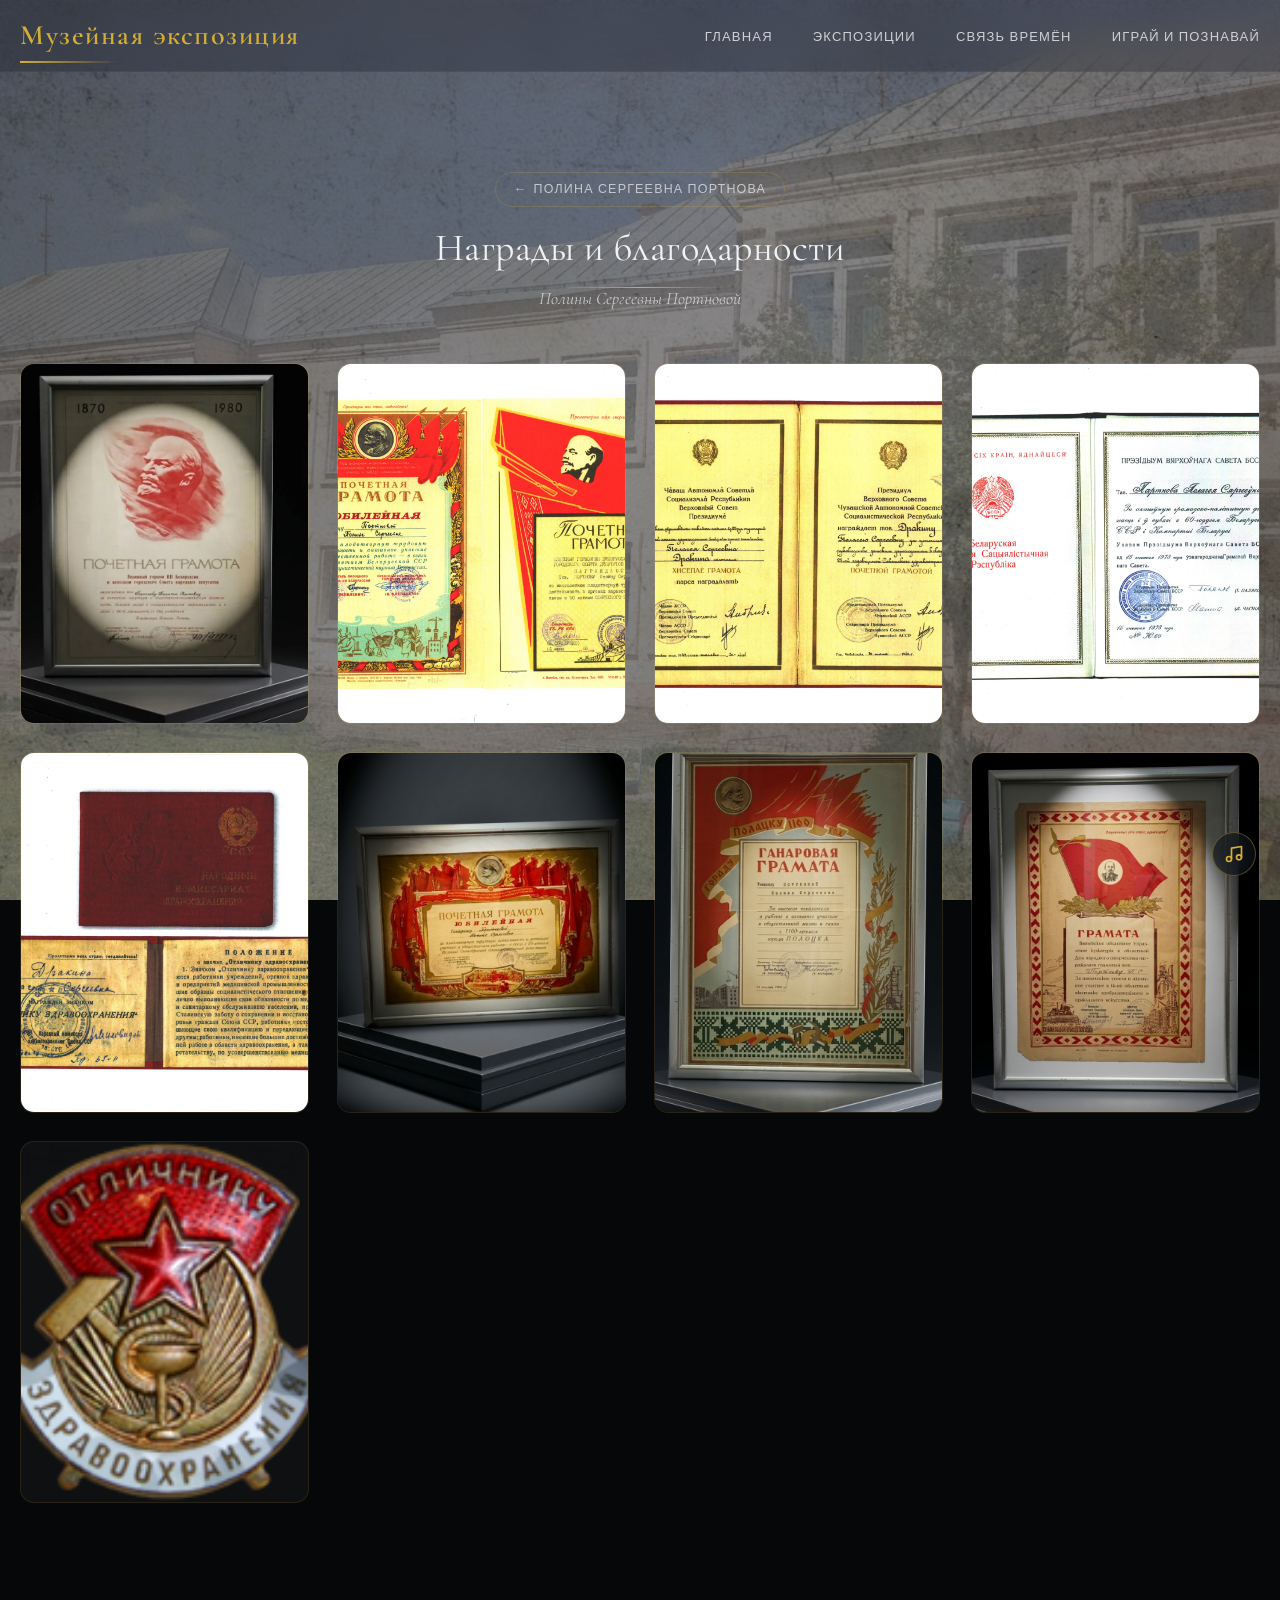
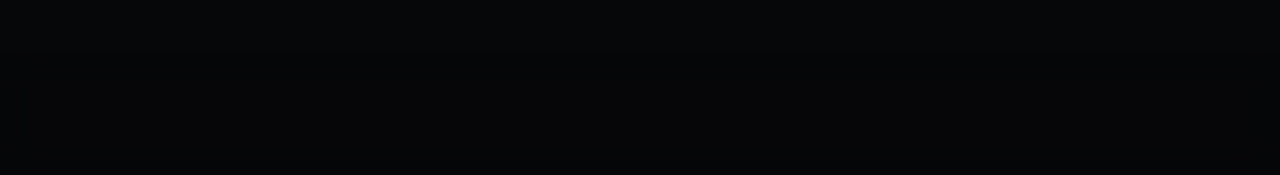
==== commit cd15e5b7: "Мелкие исправления" ====
--- a/awards.html
+++ b/awards.html
@@ -29,16 +29,10 @@
     <meta property="og:type" content="website" />
 
     <!-- Performance: preconnect -->
-    <link rel="preconnect" href="https://fonts.googleapis.com" />
-    <link rel="preconnect" href="https://fonts.gstatic.com" crossorigin />
 
     <link rel="stylesheet" href="style.css" />
-    <link
-      href="https://fonts.googleapis.com/css2?family=Cormorant+Garamond:ital,wght@0,400;0,600;1,400&family=Outfit:wght@300;400;500&display=swap"
-      rel="stylesheet"
-    />
   </head>
-  <body class="gallery-page">
+  <body class="gallery-page" data-audio-src="assets/audio/music-main.mp3">
     <a class="skip-link" href="#main-content"
       >Перейти к основному содержимому</a
     >
@@ -89,46 +83,13 @@
 
     <footer id="site-footer"></footer>
 
-    <audio id="bg-music" loop>
-      <source src="assets/audio/music-main.mp3" type="audio/mpeg" />
-      Ваш браузер не поддерживает аудио.
-    </audio>
-
-    <button
-      id="music-toggle"
-      class="music-toggle"
-      aria-label="Включить музыку"
-      aria-pressed="false"
-    >
-      <svg
-        xmlns="http://www.w3.org/2000/svg"
-        viewBox="0 0 24 24"
-        aria-hidden="true"
-        focusable="false"
-      >
-        <path class="note-icon" d="M9 18V5l12-2v13" />
-        <circle class="note-icon" cx="6" cy="18" r="3" />
-        <circle class="note-icon" cx="18" cy="16" r="3" />
-      </svg>
-      <svg
-        class="pause-icon"
-        xmlns="http://www.w3.org/2000/svg"
-        viewBox="0 0 24 24"
-        aria-hidden="true"
-        focusable="false"
-      >
-        <rect x="6" y="4" width="4" height="16" rx="1" />
-        <rect x="14" y="4" width="4" height="16" rx="1" />
-      </svg>
-    </button>
-    <!-- Универсальный лайтбокс -->
-    <div id="lb-overlay" class="lb-overlay" role="dialog" aria-modal="true" aria-label="Просмотр фотографии">
-      <div class="lb-inner">
-        <button class="lb-close" id="lb-close" aria-label="Закрыть">&times;</button>
-        <img class="lb-img" id="lb-img" src="" alt="" />
-        <p class="lb-caption" id="lb-caption"></p>
-      </div>
-    </div>
     <script src="script.js"></script>
+    <noscript>
+      <style>
+        .music-toggle, .gallery-grid, #lb-overlay { display: none !important; }
+        .noscript-msg { display: block; text-align: center; padding: 2rem; color: #ccc; }
+      </style>
+      <p class="noscript-msg">Для полной функциональности сайта включите JavaScript.</p>
+    </noscript>
   </body>
 </html>
--- a/style.css
+++ b/style.css
@@ -1,3 +1,99 @@
+@font-face {
+  font-family: 'Cormorant Garamond';
+  font-style: normal;
+  font-weight: 400;
+  font-display: swap;
+  src: url('assets/fonts/cormorant-garamond-cyrillic.woff2') format('woff2');
+  unicode-range: U+0301, U+0400-045F, U+0490-0491, U+04B0-04B1, U+2116;
+}
+@font-face {
+  font-family: 'Cormorant Garamond';
+  font-style: normal;
+  font-weight: 400;
+  font-display: swap;
+  src: url('assets/fonts/cormorant-garamond-latin.woff2') format('woff2');
+  unicode-range: U+0000-00FF, U+0131, U+0152-0153, U+02BB-02BC, U+02C6, U+02DA, U+02DC, U+0304, U+0308, U+0329, U+2000-206F, U+20AC, U+2122, U+2191, U+2193, U+2212, U+2215, U+FEFF, U+FFFD;
+}
+@font-face {
+  font-family: 'Cormorant Garamond';
+  font-style: normal;
+  font-weight: 600;
+  font-display: swap;
+  src: url('assets/fonts/cormorant-garamond-cyrillic.woff2') format('woff2');
+  unicode-range: U+0301, U+0400-045F, U+0490-0491, U+04B0-04B1, U+2116;
+}
+@font-face {
+  font-family: 'Cormorant Garamond';
+  font-style: normal;
+  font-weight: 600;
+  font-display: swap;
+  src: url('assets/fonts/cormorant-garamond-latin.woff2') format('woff2');
+  unicode-range: U+0000-00FF, U+0131, U+0152-0153, U+02BB-02BC, U+02C6, U+02DA, U+02DC, U+0304, U+0308, U+0329, U+2000-206F, U+20AC, U+2122, U+2191, U+2193, U+2212, U+2215, U+FEFF, U+FFFD;
+}
+@font-face {
+  font-family: 'Cormorant Garamond';
+  font-style: italic;
+  font-weight: 400;
+  font-display: swap;
+  src: url('assets/fonts/cormorant-garamond-italic-cyrillic.woff2') format('woff2');
+  unicode-range: U+0301, U+0400-045F, U+0490-0491, U+04B0-04B1, U+2116;
+}
+@font-face {
+  font-family: 'Cormorant Garamond';
+  font-style: italic;
+  font-weight: 400;
+  font-display: swap;
+  src: url('assets/fonts/cormorant-garamond-italic-latin.woff2') format('woff2');
+  unicode-range: U+0000-00FF, U+0131, U+0152-0153, U+02BB-02BC, U+02C6, U+02DA, U+02DC, U+0304, U+0308, U+0329, U+2000-206F, U+20AC, U+2122, U+2191, U+2193, U+2212, U+2215, U+FEFF, U+FFFD;
+}
+@font-face {
+  font-family: 'Outfit';
+  font-style: normal;
+  font-weight: 300;
+  font-display: swap;
+  src: url('assets/fonts/outfit-cyrillic-ext.woff2') format('woff2');
+  unicode-range: U+0100-02BA, U+02BD-02C5, U+02C7-02CC, U+02CE-02D7, U+02DD-02FF, U+0304, U+0308, U+0329, U+1D00-1DBF, U+1E00-1E9F, U+1EF2-1EFF, U+2020, U+20A0-20AB, U+20AD-20C0, U+2113, U+2C60-2C7F, U+A720-A7FF;
+}
+@font-face {
+  font-family: 'Outfit';
+  font-style: normal;
+  font-weight: 300;
+  font-display: swap;
+  src: url('assets/fonts/outfit-latin.woff2') format('woff2');
+  unicode-range: U+0000-00FF, U+0131, U+0152-0153, U+02BB-02BC, U+02C6, U+02DA, U+02DC, U+0304, U+0308, U+0329, U+2000-206F, U+20AC, U+2122, U+2191, U+2193, U+2212, U+2215, U+FEFF, U+FFFD;
+}
+@font-face {
+  font-family: 'Outfit';
+  font-style: normal;
+  font-weight: 400;
+  font-display: swap;
+  src: url('assets/fonts/outfit-cyrillic-ext.woff2') format('woff2');
+  unicode-range: U+0100-02BA, U+02BD-02C5, U+02C7-02CC, U+02CE-02D7, U+02DD-02FF, U+0304, U+0308, U+0329, U+1D00-1DBF, U+1E00-1E9F, U+1EF2-1EFF, U+2020, U+20A0-20AB, U+20AD-20C0, U+2113, U+2C60-2C7F, U+A720-A7FF;
+}
+@font-face {
+  font-family: 'Outfit';
+  font-style: normal;
+  font-weight: 400;
+  font-display: swap;
+  src: url('assets/fonts/outfit-latin.woff2') format('woff2');
+  unicode-range: U+0000-00FF, U+0131, U+0152-0153, U+02BB-02BC, U+02C6, U+02DA, U+02DC, U+0304, U+0308, U+0329, U+2000-206F, U+20AC, U+2122, U+2191, U+2193, U+2212, U+2215, U+FEFF, U+FFFD;
+}
+@font-face {
+  font-family: 'Outfit';
+  font-style: normal;
+  font-weight: 500;
+  font-display: swap;
+  src: url('assets/fonts/outfit-cyrillic-ext.woff2') format('woff2');
+  unicode-range: U+0100-02BA, U+02BD-02C5, U+02C7-02CC, U+02CE-02D7, U+02DD-02FF, U+0304, U+0308, U+0329, U+1D00-1DBF, U+1E00-1E9F, U+1EF2-1EFF, U+2020, U+20A0-20AB, U+20AD-20C0, U+2113, U+2C60-2C7F, U+A720-A7FF;
+}
+@font-face {
+  font-family: 'Outfit';
+  font-style: normal;
+  font-weight: 500;
+  font-display: swap;
+  src: url('assets/fonts/outfit-latin.woff2') format('woff2');
+  unicode-range: U+0000-00FF, U+0131, U+0152-0153, U+02BB-02BC, U+02C6, U+02DA, U+02DC, U+0304, U+0308, U+0329, U+2000-206F, U+20AC, U+2122, U+2191, U+2193, U+2212, U+2215, U+FEFF, U+FFFD;
+}
 :root {
   --bg: #060709;
   --bg-warm: #0a0f18;
@@ -488,7 +584,7 @@
 .about-modal-content {
   position: relative; width: 90%; max-width: 680px; max-height: 85vh; overflow: hidden;
   display: flex; flex-direction: column;
-  background: rgba(10, 15, 24, 0.85);
+  background: rgba(10, 15, 24, 0.88);
   backdrop-filter: blur(20px) saturate(1.3);
   border: 1px solid rgba(212, 175, 55, 0.25);
   border-top-color: rgba(255, 255, 255, 0.06);
@@ -506,7 +602,12 @@
 .about-modal-content::before { top: 14px; left: 14px; border-width: 1.5px 0 0 1.5px; }
 .about-modal-content::after { bottom: 14px; right: 14px; border-width: 0 1.5px 1.5px 0; }
 
-.about-modal-scroll { overflow-y: auto; flex: 1; padding: 48px 44px 40px; scrollbar-width: thin; }
+.about-modal-scroll { overflow-y: auto; flex: 1; padding: 48px 44px 40px; scrollbar-width: thin; position: relative; }
+.about-modal-scroll::before {
+  content: ""; position: fixed; inset: 0;
+  background: url("assets/background.webp") center/cover no-repeat;
+  opacity: 0.1; pointer-events: none; z-index: -1;
+}
 
 .about-modal-close {
   position: absolute; top: 14px; right: 18px; width: 34px; height: 34px;
@@ -717,6 +818,11 @@
 
 .bio-portrait-frame {
   position: relative; width: 200px; height: 260px; margin-bottom: 32px; flex-shrink: 0;
+  animation: portraitReveal 1.2s ease-out;
+}
+@keyframes portraitReveal {
+  from { opacity: 0; transform: scale(0.95); filter: blur(4px); }
+  to { opacity: 1; transform: scale(1); filter: blur(0); }
 }
 .bio-portrait-frame img { width: 100%; height: 100%; object-fit: cover; border-radius: 4px; display: block; filter: sepia(0.2) brightness(0.9); }
 .bio-portrait-frame::before, .bio-portrait-frame::after { content: ""; position: absolute; border: 1px solid rgba(212,175,55,0.4); border-radius: 4px; pointer-events: none; }
@@ -733,8 +839,24 @@
 .bio-portrait-corners span:nth-child(4) { bottom: -18px; right: -18px; border-width: 0 1.5px 1.5px 0; }
 
 .bio-name { font-family: var(--font-serif); font-size: clamp(2.2rem, 4.5vw, 3.4rem); font-weight: 400; color: var(--accent); letter-spacing: 1.5px; line-height: 1.1; margin-bottom: 8px; }
-.bio-dates { font-family: var(--font-serif); font-size: 1.4rem; color: var(--text-muted); letter-spacing: 3px; text-transform: uppercase; margin-bottom: 20px; padding: 36px; background: var(--glass); backdrop-filter: blur(14px); border: 1px solid var(--glass-border); border-radius: var(--radius); position: relative; overflow: hidden; }
-.bio-dates::before { content: ""; position: absolute; top: 0; left: 0; width: 2px; height: 100%; background: linear-gradient(180deg, var(--accent), transparent); }
+.bio-dates {
+  display: flex; align-items: center; justify-content: center; gap: 16px;
+  font-family: var(--font-serif); font-size: 1.1rem; color: var(--text-muted);
+  letter-spacing: 2px; margin-bottom: 20px; padding: 0;
+  position: relative;
+}
+.bio-dates time {
+  background: var(--glass); border: 1px solid rgba(212,175,55,0.12);
+  border-radius: var(--radius-xs); padding: 8px 18px;
+  backdrop-filter: blur(14px);
+  transition: border-color 0.3s, color 0.3s;
+}
+.bio-dates time:hover { border-color: rgba(212,175,55,0.4); color: var(--accent); }
+.bio-dates::before, .bio-dates::after {
+  content: ""; flex: 1; height: 1px;
+  background: linear-gradient(90deg, transparent, rgba(212,175,55,0.25), transparent);
+  max-width: 60px;
+}
 
 .bio-gallery-title { text-align: center; font-family: var(--font-serif); font-size: clamp(1.6rem, 3vw, 2.4rem); font-weight: 400; color: var(--text); letter-spacing: 0.5px; margin-bottom: 36px; position: relative; }
 .bio-gallery-title::after { content: ""; position: absolute; bottom: -8px; left: 30%; width: 40%; height: 1px; background: linear-gradient(90deg, transparent, var(--accent), transparent); }
@@ -759,7 +881,8 @@
 .bio-poem-stanza { margin-bottom: 18px; }
 .bio-poem-stanza:last-of-type { margin-bottom: 0; }
 .bio-poem-stanza p { font-family: var(--font-serif); font-size: clamp(1rem, 2vw, 1.25rem); font-style: italic; color: var(--text-muted); line-height: 1.8; margin: 0; font-weight: 400; }
-.bio-poem-last { color: var(--accent) !important; font-style: normal !important; font-weight: 600 !important; letter-spacing: 0.3px !important; margin-top: 3px !important; }
+.bio-poem-last { color: var(--accent) !important; font-style: normal !important; font-weight: 600 !important; letter-spacing: 0.3px !important; margin-top: 3px !important; transition: text-shadow 0.4s; }
+.bio-poem:hover .bio-poem-last { text-shadow: 0 0 20px rgba(212,175,55,0.3); }
 
 .bio-dedication { display: flex; align-items: center; gap: 16px; max-width: 520px; margin: 0 auto 24px; font-family: var(--font-serif); font-size: clamp(0.9rem, 1.6vw, 1.05rem); font-style: italic; color: rgba(212,175,55,0.5); letter-spacing: 1.2px; text-transform: uppercase; white-space: nowrap; }
 .bio-dedication-line { flex: 1; height: 1px; background: linear-gradient(90deg, transparent, rgba(212,175,55,0.3), transparent); }
@@ -784,22 +907,88 @@
 .bio-poem--compact .bio-poem-ornament:last-child { margin: 10px 0 0; }
 .bio-poem--compact .bio-poem-stanza { margin-bottom: 12px; }
 
-.bio-section-nav { display: flex; gap: 18px; justify-content: center; flex-wrap: wrap; margin-bottom: 60px; }
+.bio-poem--new {
+  position: relative; margin: 0; padding: 40px 36px; max-width: 100%;
+  background: transparent; border: none;
+}
+.bio-poem--new .bio-poem__corner {
+  position: absolute; width: 24px; height: 24px;
+  border-color: rgba(212,175,55,0.3); border-style: solid;
+}
+.bio-poem--new .bio-poem__corner--tl { top: 0; left: 0; border-width: 1.5px 0 0 1.5px; }
+.bio-poem--new .bio-poem__corner--tr { top: 0; right: 0; border-width: 1.5px 1.5px 0 0; }
+.bio-poem--new .bio-poem__corner--bl { bottom: 0; left: 0; border-width: 0 0 1.5px 1.5px; }
+.bio-poem--new .bio-poem__corner--br { bottom: 0; right: 0; border-width: 0 1.5px 1.5px 0; }
+
+.bio-poem__top-rule {
+  width: 40px; height: 1px; margin: 0 auto 20px;
+  background: var(--accent); opacity: 0.4;
+}
+.bio-poem__bottom-rule {
+  width: 40px; height: 1px; margin: 20px auto 16px;
+  background: var(--accent); opacity: 0.4;
+}
+
+.bio-poem__dedication {
+  font-family: var(--font-sans); font-size: 0.6rem; text-transform: uppercase;
+  letter-spacing: 2.5px; color: var(--accent); opacity: 0.6;
+  text-align: center; margin-bottom: 28px;
+}
+
+.bio-poem__stanza { margin-bottom: 18px; }
+.bio-poem__stanza:last-of-type { margin-bottom: 0; }
+.bio-poem__stanza p {
+  font-family: var(--font-serif); font-size: clamp(0.95rem, 1.6vw, 1.15rem);
+  font-style: italic; color: var(--text-muted); line-height: 1.8;
+  text-align: center; margin: 0; font-weight: 400;
+}
+
+.bio-poem__last {
+  color: var(--accent) !important; font-style: normal !important;
+  font-weight: 600 !important; letter-spacing: 0.3px !important;
+  margin-top: 3px !important;
+}
+
+.bio-poem__author {
+  display: flex; flex-direction: column; align-items: center;
+  gap: 2px; margin-top: 4px;
+}
+.bio-poem__author-label {
+  font-family: var(--font-serif); font-size: 0.85rem;
+  font-style: italic; color: var(--text-muted);
+}
+.bio-poem__author-role {
+  font-family: var(--font-sans); font-size: 0.6rem;
+  color: var(--text-muted); opacity: 0.5; text-align: center;
+  max-width: 220px;
+}
+
+.bio-section-nav { display: flex; gap: 18px; justify-content: center; flex-wrap: wrap; margin-bottom: 60px; position: relative; }
+.bio-section-nav::before { content: ""; display: block; width: 120px; height: 1px; background: linear-gradient(90deg, transparent, var(--accent), transparent); margin: 0 auto 30px; position: absolute; top: -30px; left: 50%; transform: translateX(-50%); }
 .bio-section-btn {
-  display: flex; flex-direction: column; align-items: center; gap: 6px;
-  text-decoration: none; padding: 40px; flex: 1; min-width: 180px; max-width: 240px;
-  background: var(--glass); border: 1px solid var(--glass-border);
-  border-radius: var(--radius); backdrop-filter: blur(14px);
-  position: relative; overflow: hidden;
+  display: flex; flex-direction: row; align-items: center; gap: 16px;
+  text-decoration: none; padding: 18px 24px; flex: 1; min-width: 220px; max-width: 300px;
+  background: linear-gradient(135deg, rgba(212,175,55,0.06) 0%, rgba(10,15,24,0.6) 100%);
+  border: 1px solid rgba(212,175,55,0.12);
+  border-left: 2px solid rgba(212,175,55,0.4);
+  border-radius: var(--radius-sm);
+  backdrop-filter: blur(8px);
   transition: var(--transition);
 }
-.bio-section-btn::before { content: ""; position: absolute; top: 0; left: 0; width: 2px; height: 100%; background: linear-gradient(180deg, var(--accent), transparent); }
-.bio-section-btn:hover { border-color: rgba(212,175,55,0.7); background: rgba(10,15,24,0.8); transform: translateY(-4px); box-shadow: 0 16px 40px rgba(0,0,0,0.4), 0 0 20px rgba(212,175,55,0.08); }
-.bio-section-btn__icon { font-size: 1.2rem; color: var(--accent); opacity: 0.6; transition: var(--transition); display: block; }
-.bio-section-btn:hover .bio-section-btn__icon { opacity: 1; transform: scale(1.12) rotate(8deg); }
-.bio-section-btn__title { font-family: var(--font-serif); font-size: clamp(0.95rem, 1.6vw, 1.1rem); color: var(--text); text-align: center; line-height: 1.25; font-weight: 400; letter-spacing: 0.2px; transition: color 0.3s; }
+.bio-section-btn::before { display: none; }
+.bio-section-btn:hover {
+  border-color: rgba(212,175,55,0.4);
+  border-left-color: var(--accent);
+  background: linear-gradient(135deg, rgba(212,175,55,0.1) 0%, rgba(10,15,24,0.7) 100%);
+  transform: translateX(4px);
+  box-shadow: 0 8px 24px rgba(0,0,0,0.3), inset 0 1px 0 rgba(212,175,55,0.1);
+}
+.bio-section-btn__icon { font-size: 1.6rem; flex-shrink: 0; transition: var(--transition); }
+.bio-section-btn:hover .bio-section-btn__icon { transform: scale(1.1); }
+.bio-section-btn__text { display: flex; flex-direction: column; gap: 2px; }
+.bio-section-btn__title { font-family: var(--font-serif); font-size: clamp(0.95rem, 1.6vw, 1.1rem); color: var(--text); line-height: 1.25; font-weight: 400; transition: color 0.3s; }
 .bio-section-btn:hover .bio-section-btn__title { color: var(--accent); }
-.bio-section-btn__sub { font-family: var(--font-sans); font-size: 0.7rem; color: var(--text-muted); text-transform: uppercase; letter-spacing: 1.2px; text-align: center; }
+.bio-section-btn__sub { font-family: var(--font-sans); font-size: 0.65rem; color: var(--text-muted); text-transform: uppercase; letter-spacing: 1px; }
 
 .war-hero { padding-top: calc(var(--header-height) + 50px); padding-bottom: 60px; }
 .war-header { display: flex; flex-direction: column; align-items: center; gap: 14px; margin-bottom: 50px; text-align: center; }
@@ -955,6 +1144,8 @@
   .gallery-info h3 { font-size: 14px; }
   .carousel-wrapper { height: 300px; }
   .carousel-item { width: 180px; height: 250px; margin-left: -90px; margin-top: -125px; }
+  .bio-section-nav { flex-direction: column; align-items: center; }
+  .bio-section-btn { width: 100%; max-width: 320px; }
   .swipe-slide img { height: 300px; }
   .slide-caption { left: 10px; right: 10px; bottom: 10px; font-size: 0.9rem; padding: 6px 14px; white-space: nowrap; overflow: hidden; text-overflow: ellipsis; }
   .swipe-btn { width: 36px; height: 36px; }
@@ -1003,11 +1194,21 @@
   .footer-info p { font-size: 12px; }
   .footer-social { font-size: 11px; }
   .bio-hero { padding-top: calc(var(--header-height) + 24px); padding-bottom: 36px; }
-  .bio-dates { font-size: 1.1rem; letter-spacing: 1.5px; padding: 24px; }
+  .bio-hero-row { flex-direction: column; gap: 32px; }
+  .bio-portrait-col { width: 100%; }
+  .bio-poem-col { max-width: 100%; }
+  .bio-dates { font-size: 0.95rem; gap: 10px; }
+  .bio-dates time { padding: 6px 12px; }
   .bio-photo-grid { grid-template-columns: 1fr; gap: 14px; }
   .bio-poem { padding: 24px 16px; }
   .bio-poem-stanza p { font-size: 0.95rem; }
   .bio-dedication { font-size: 0.8rem; white-space: normal; }
+  .bio-poem--new { padding: 28px 20px; }
+  .bio-poem--new .bio-poem__stanza p { font-size: 1rem; line-height: 1.75; }
+  .bio-poem--new .bio-poem__dedication { font-size: 0.5rem; letter-spacing: 2px; margin-bottom: 20px; }
+  .bio-poem--new .bio-poem__corner { width: 16px; height: 16px; }
+  .bio-poem__author-label { font-size: 0.75rem; }
+  .bio-poem__author-role { font-size: 0.55rem; }
   .music-toggle { bottom: 14px; right: 14px; width: 38px; height: 38px; }
   .about-modal-scroll { padding: 36px 18px 24px; }
   .about-modal-title { font-size: 1.4rem; }
